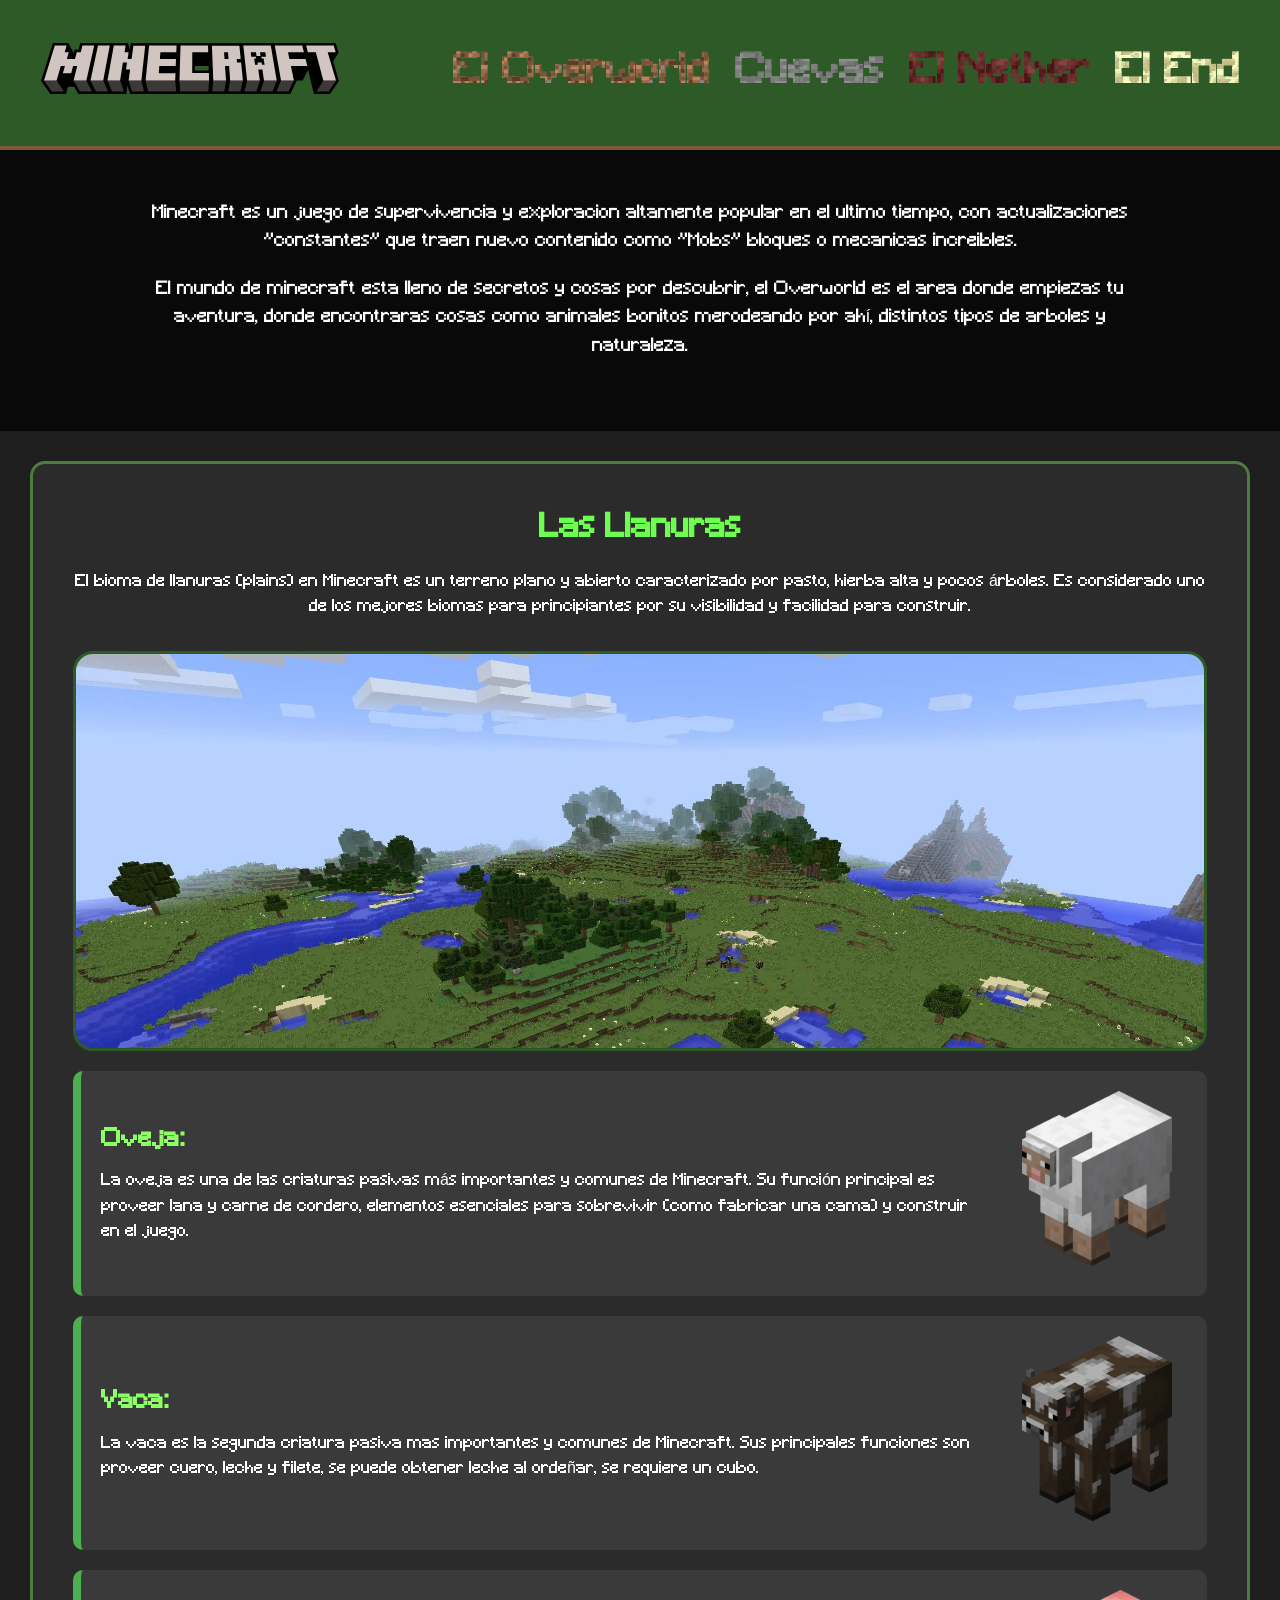
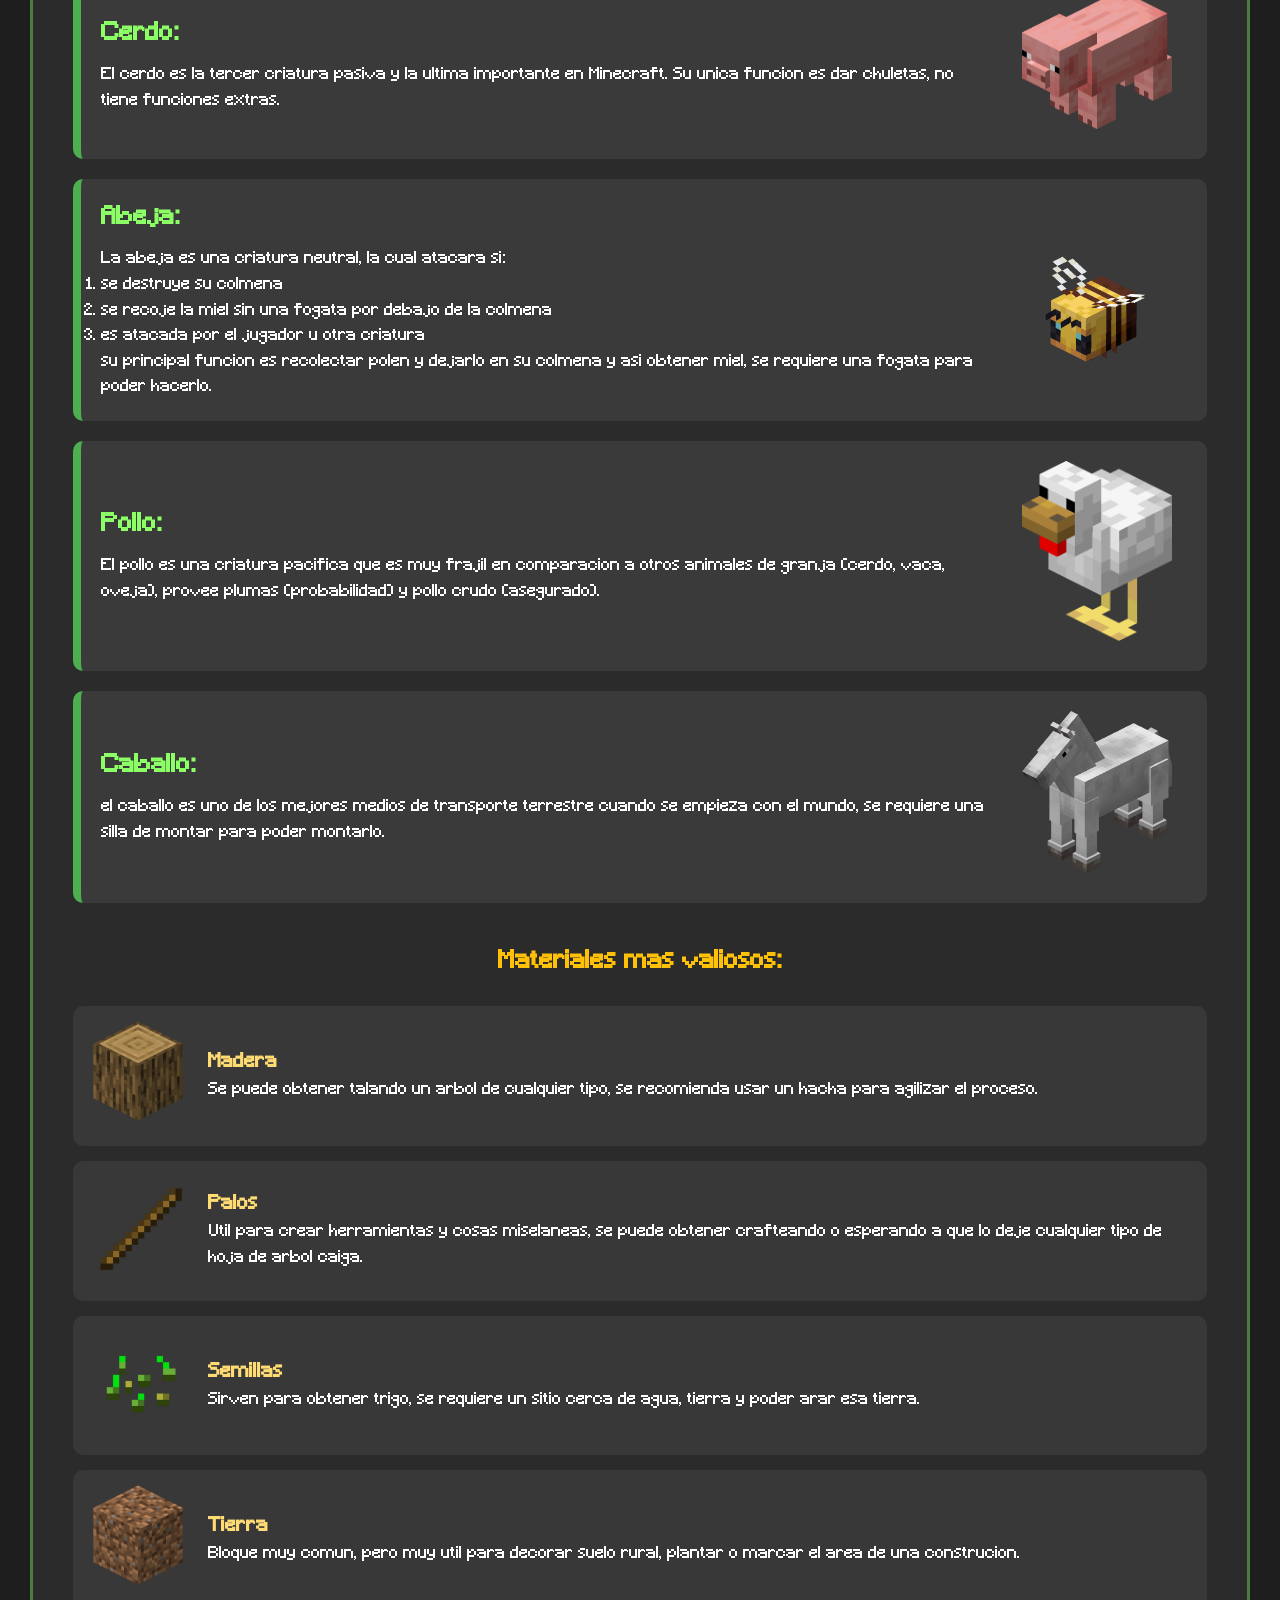
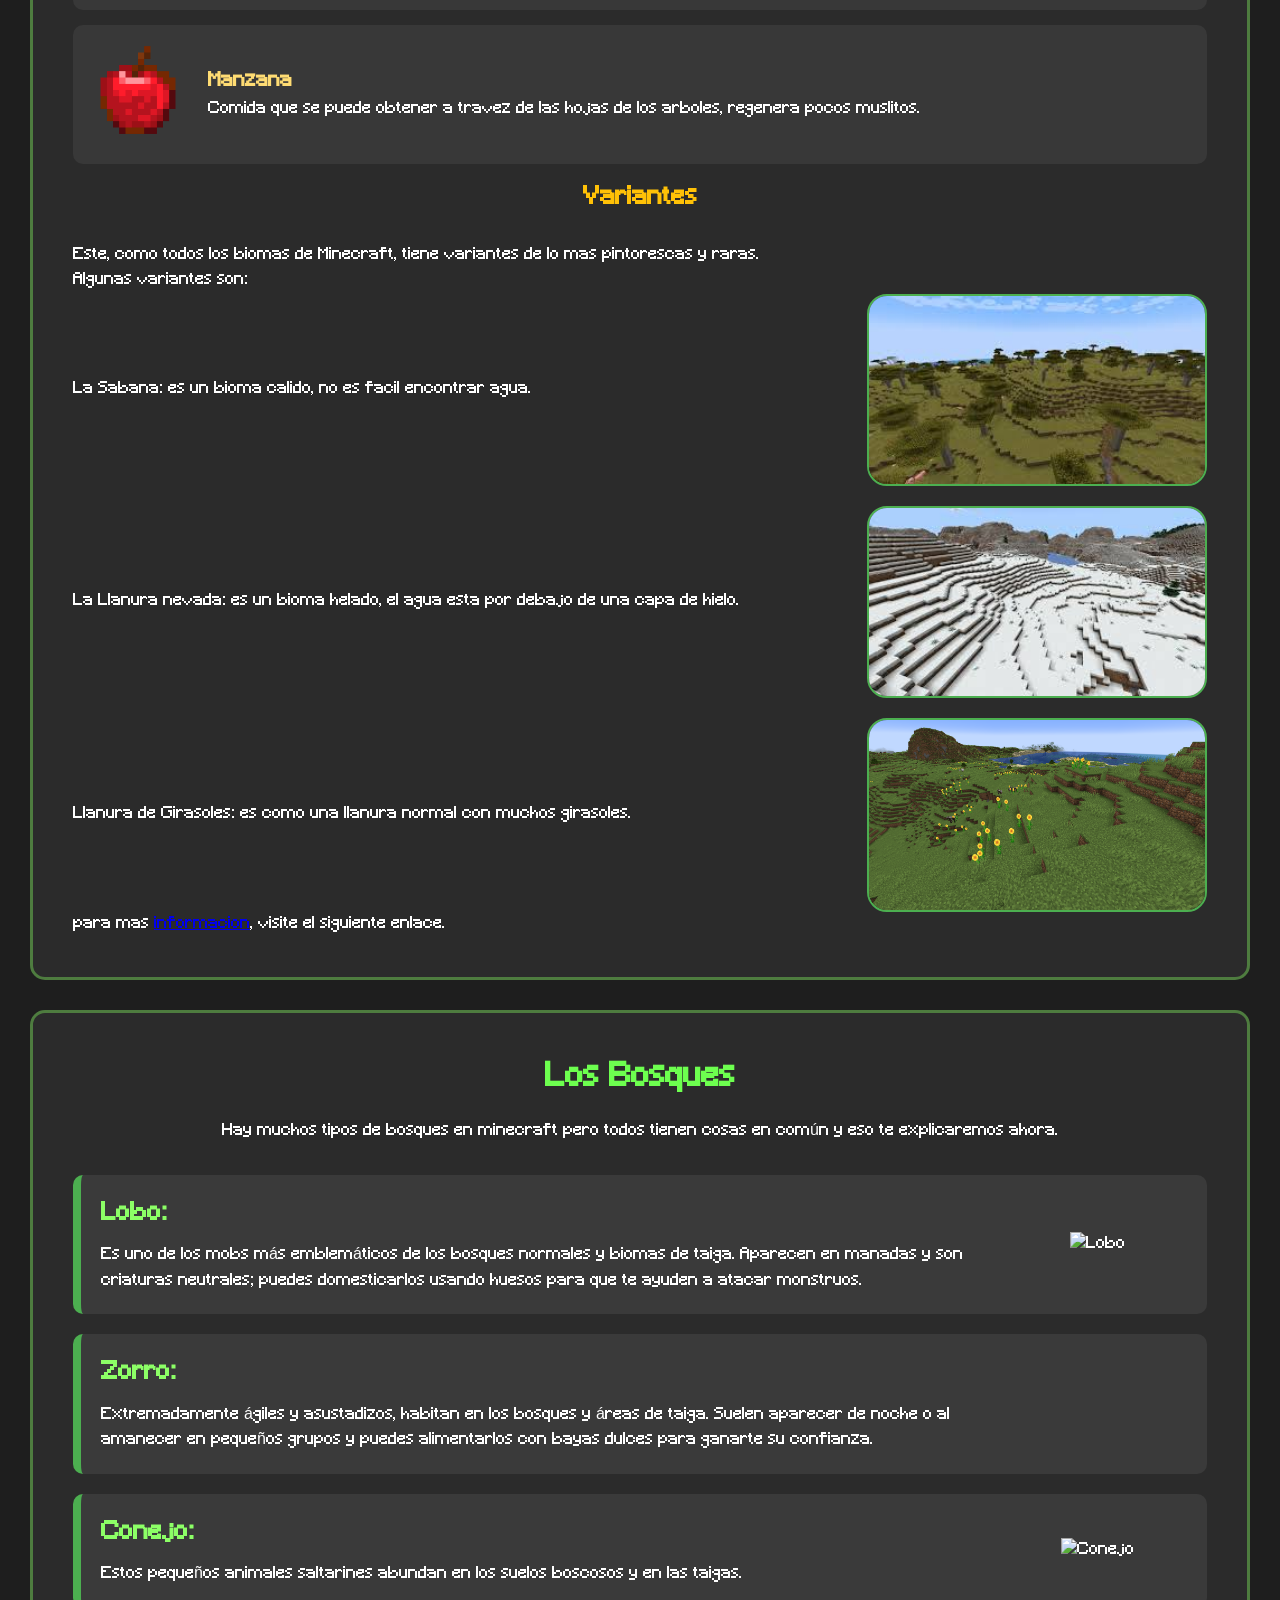
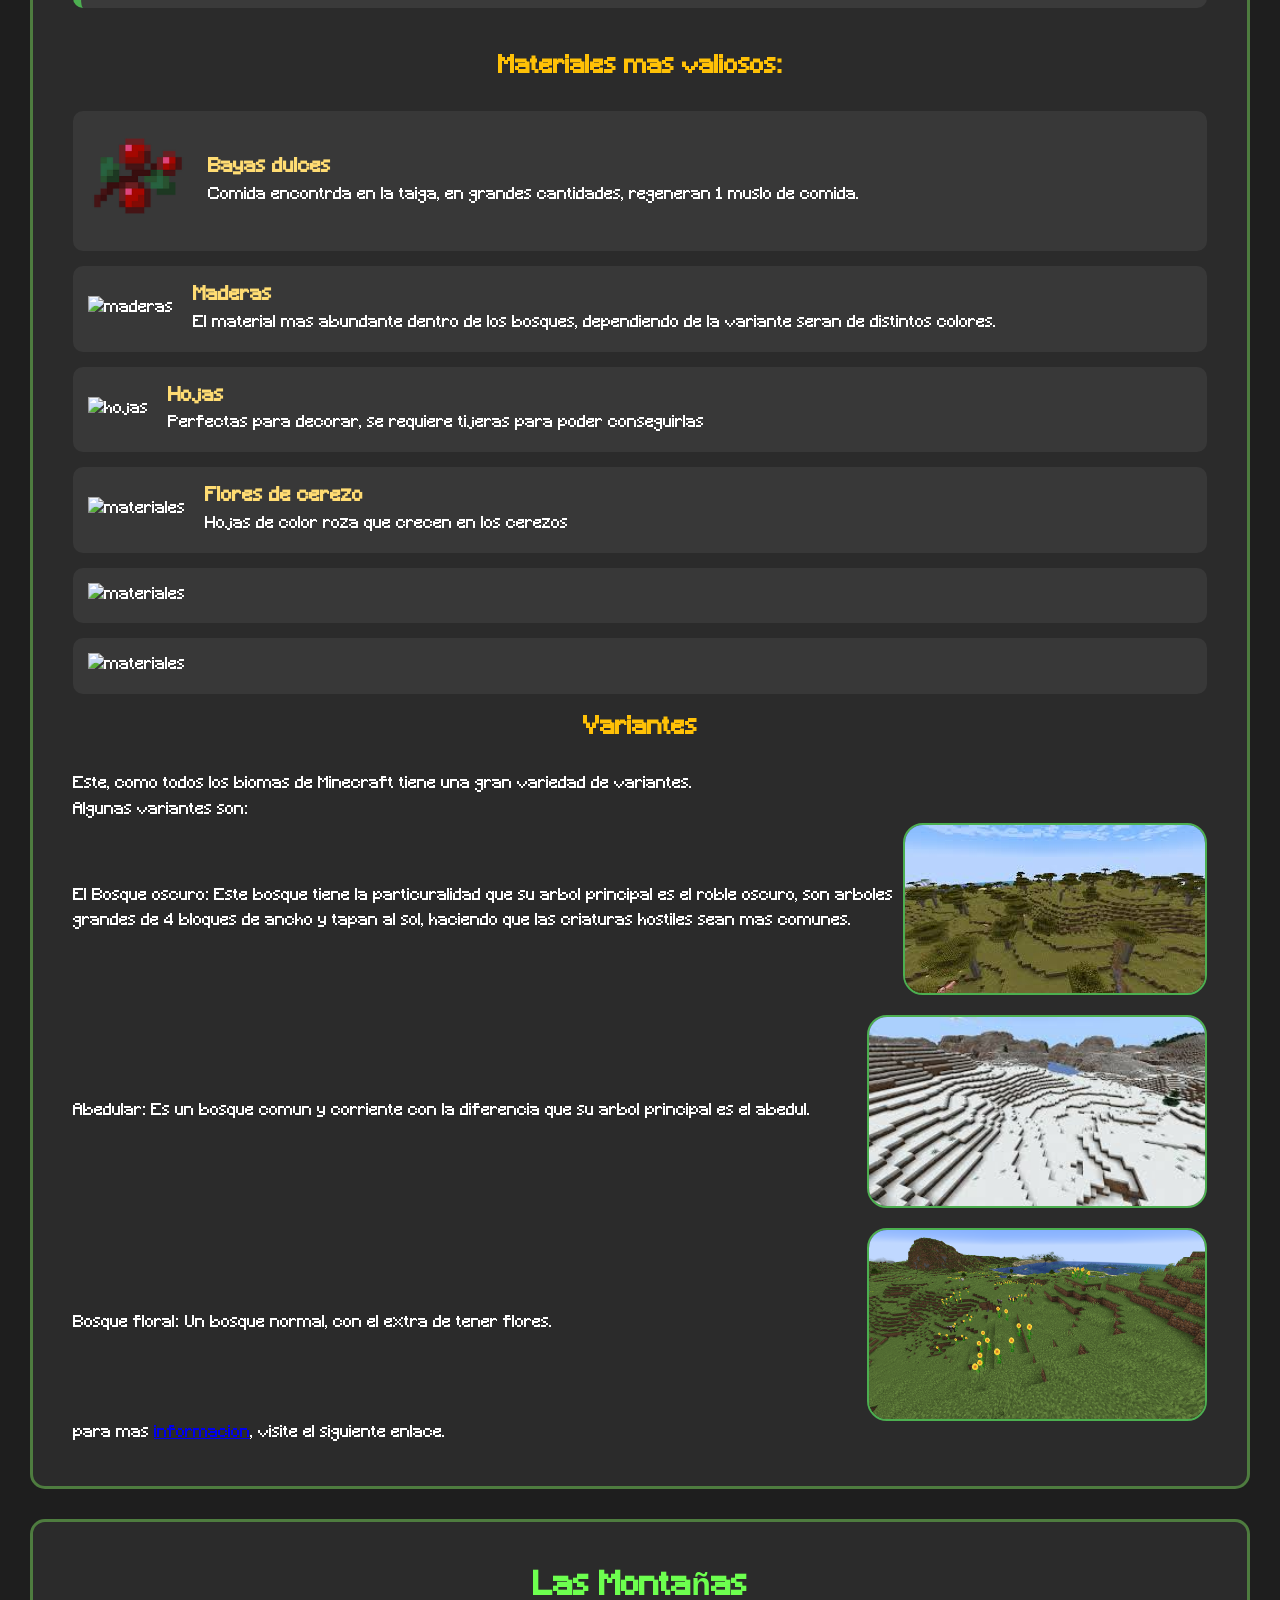
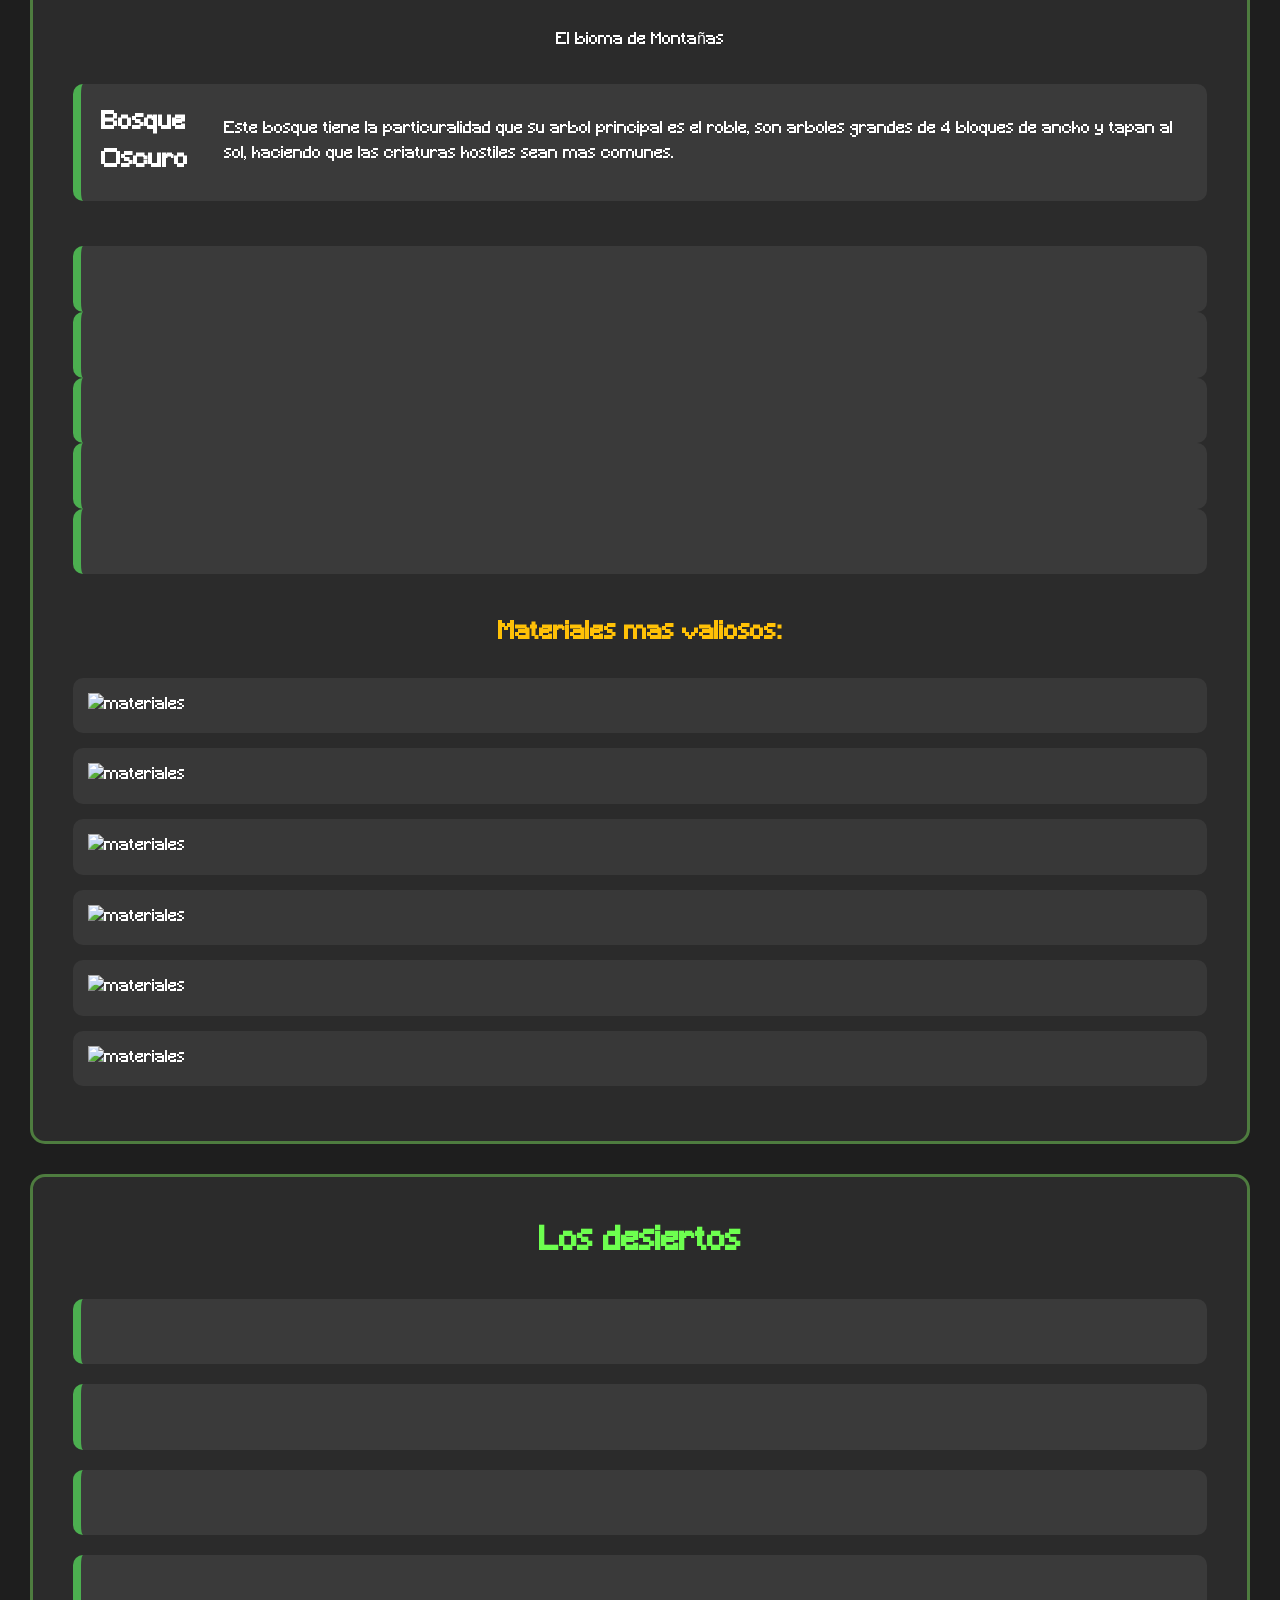
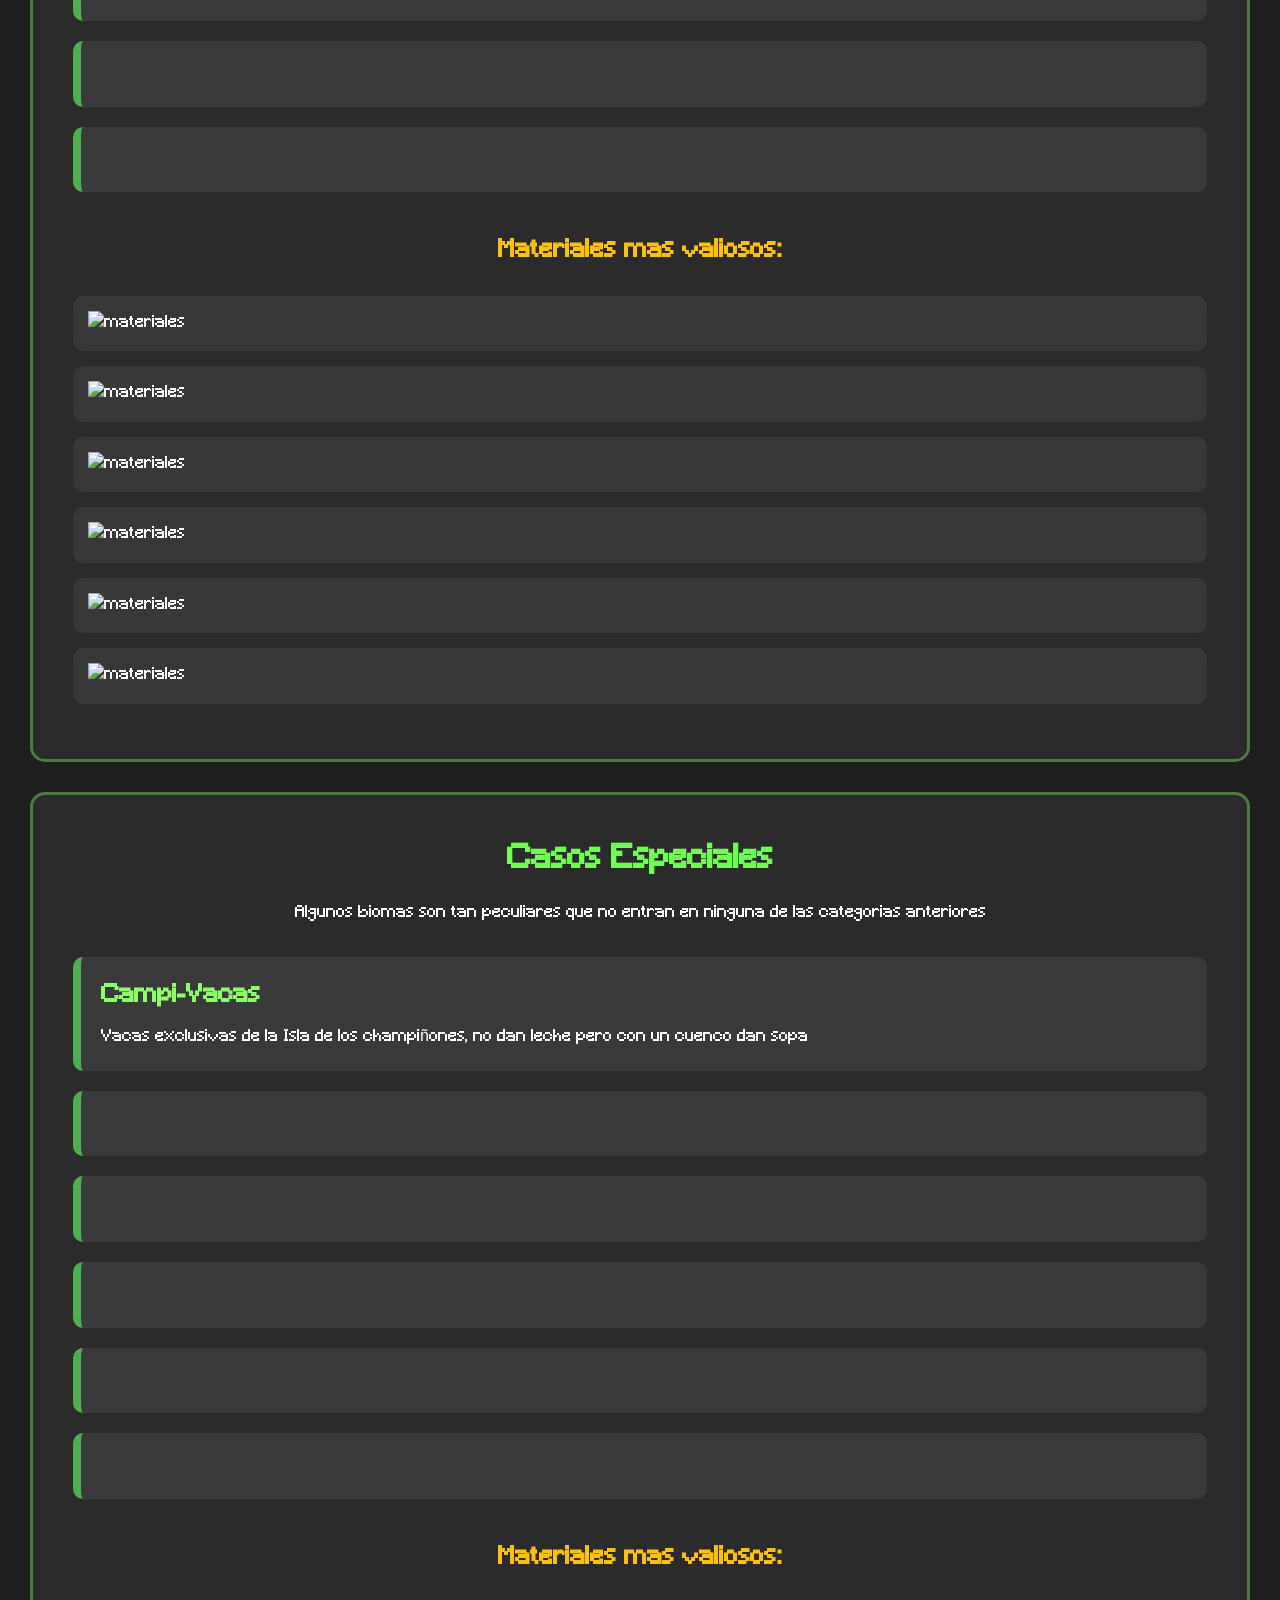
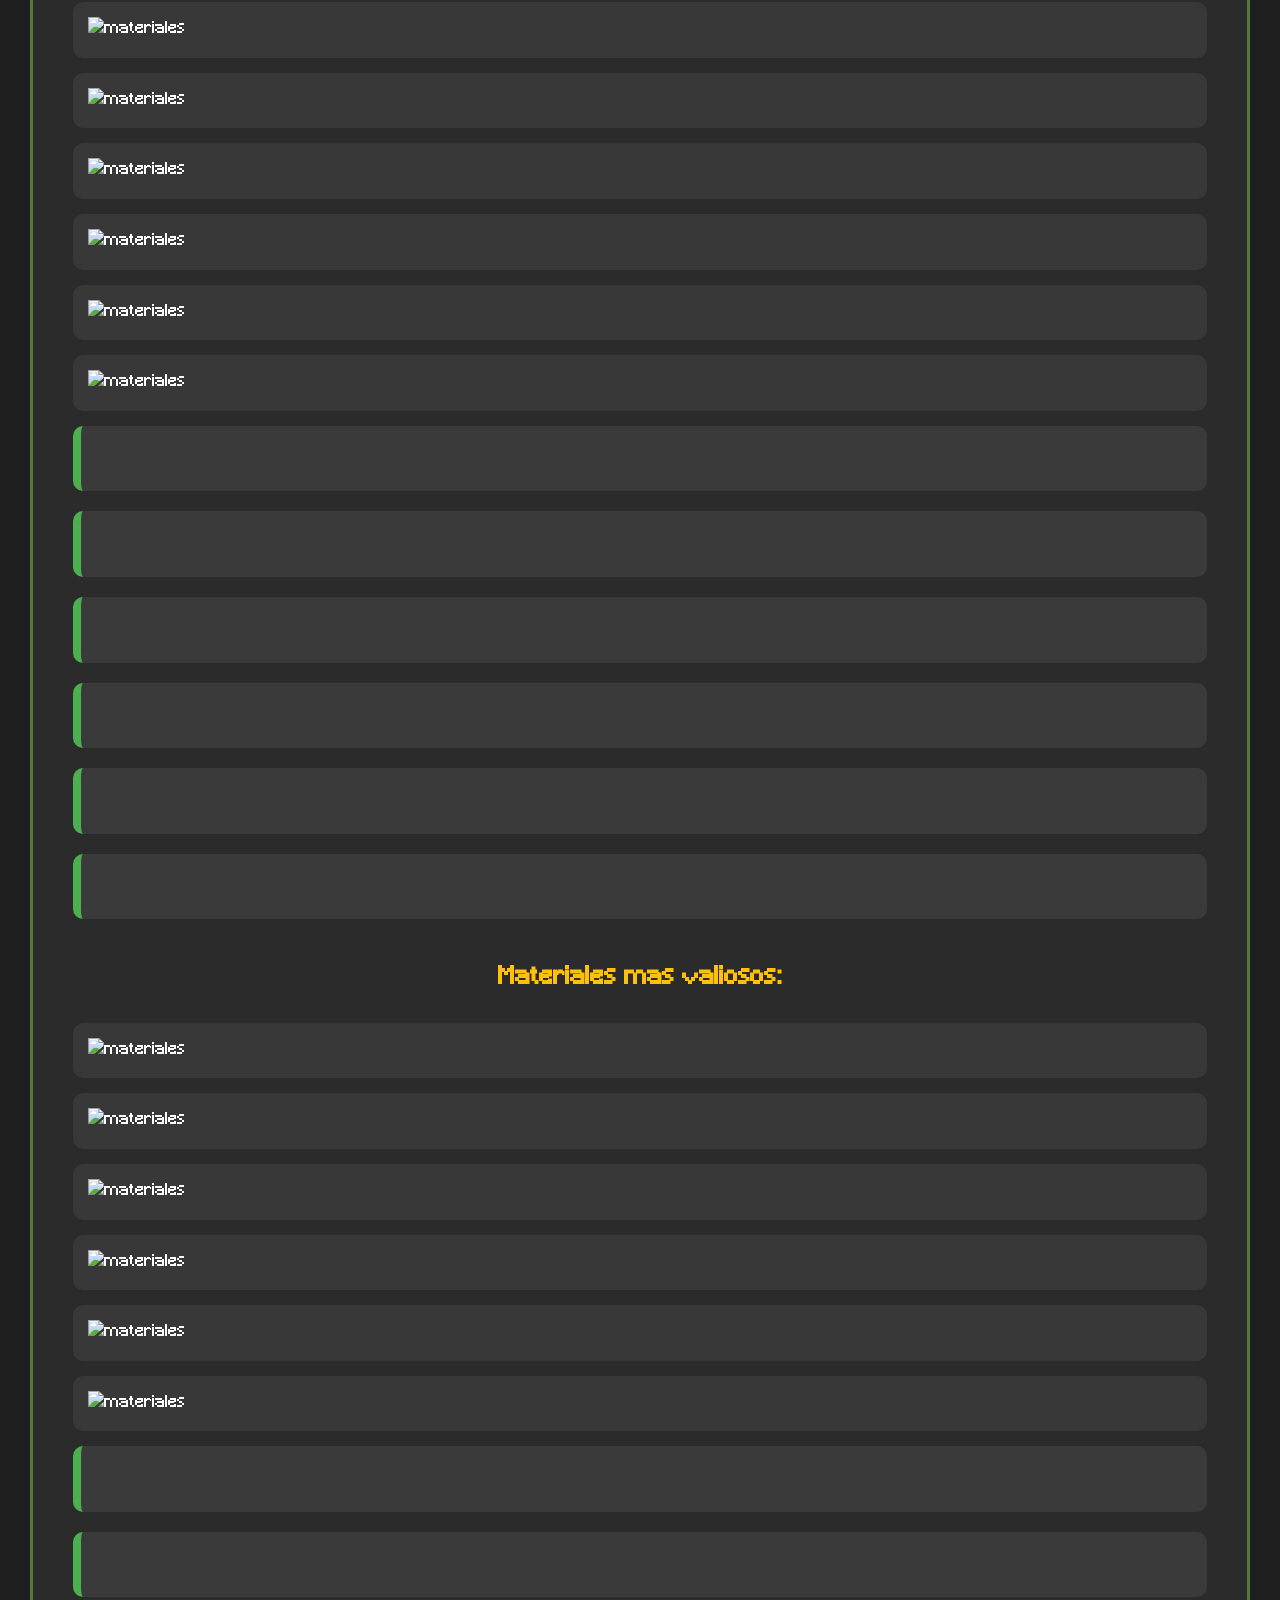
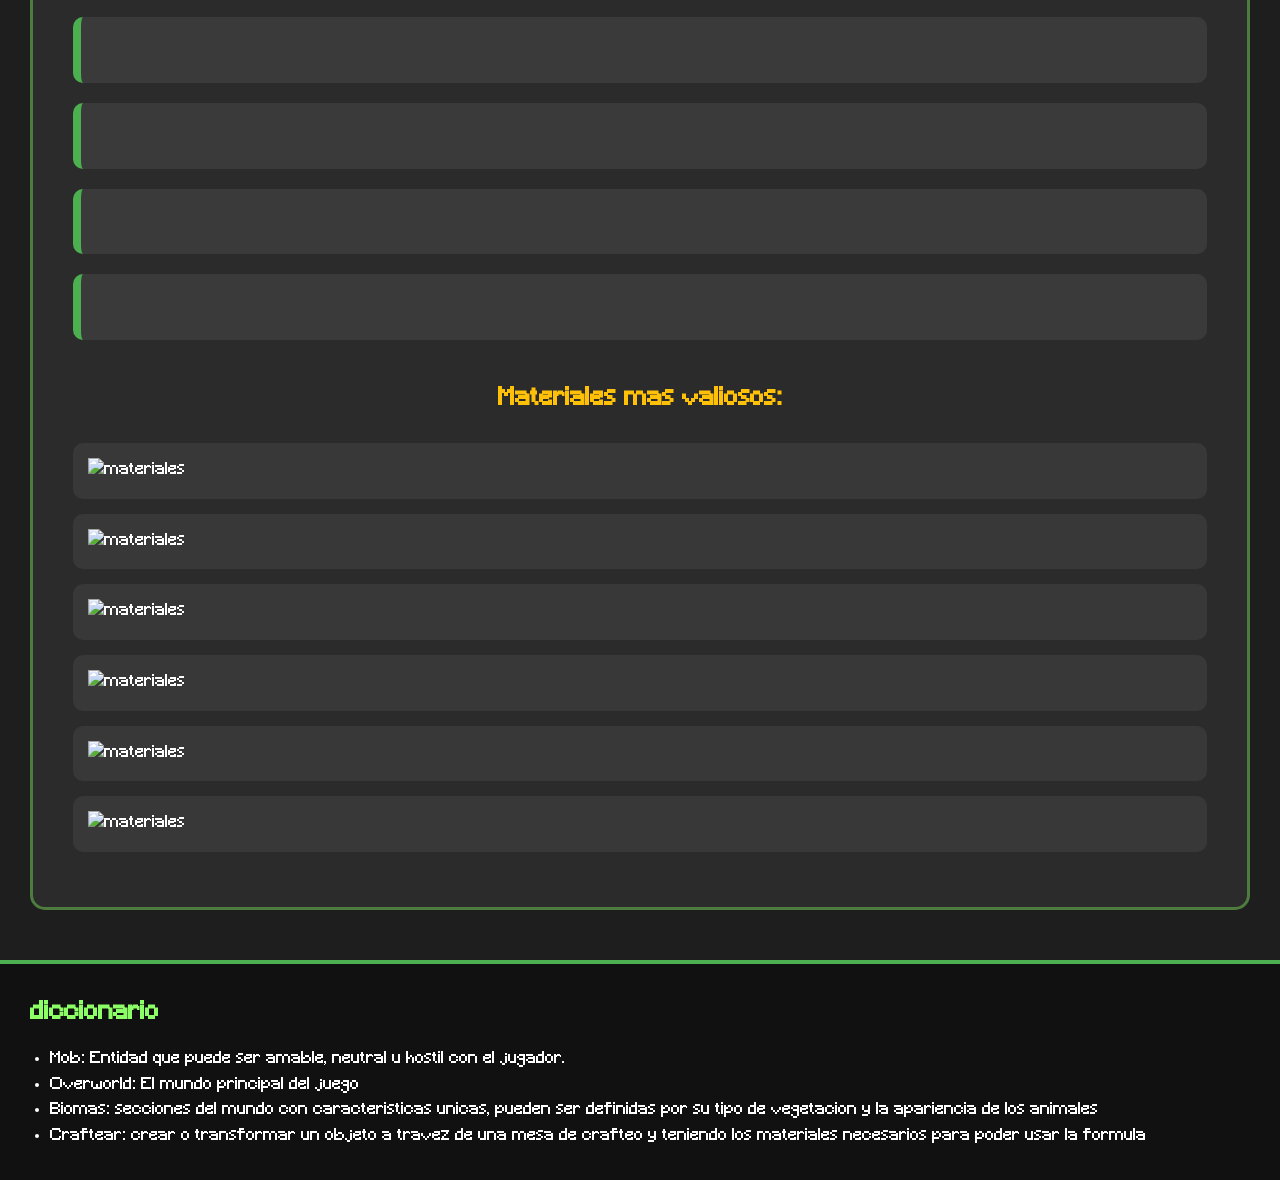
==== index.html @ 1a0c6e5b "ok" ====
<!DOCTYPE html>
<html lang="es">

<head>
    <meta charset="UTF-8">
    <meta name="viewport" content="width=device-width, initial-scale=1.0">
    <link rel="stylesheet" href="static/css/style.css">
    <meta name="author" content="Benjamin Pardo">
    <title>Overworld</title>
</head>

<body class="body-o">
    <section class="sex1">
        <header class="header">
            <nav class="navbar">
                <div class="logodiv">
                    <a
                        href="https://encrypted-tbn0.gstatic.com/images?q=tbn:ANd9GcQemG36XY16XpQ_nPccgK0RSijWy_nwP2O5fw&s">
                        <i class="bi bi-controller"></i><img class="logo" src="/static/images/logo.svg">
                    </a>
                </div>
                <div class="nav-links">
                    <a class="select O" href="/index.html">El Overworld</a>
                    <a class="nig C" href="/pages/caves.html">Cuevas</a>
                    <a class="nig N" href="/pages/nether.html">El Nether</a>
                    <a class="nig E" href="/pages/end.html">El End</a>
                </div>
            </nav>
        </header>
        <section class="intro-over">
            <div class="intro-over-texto">
                <p>Minecraft es un juego de supervivencia y exploracion
                    altamente popular en el ultimo tiempo, con actualizaciones
                    "constantes" que traen nuevo contenido como "Mobs"
                    bloques o mecanicas increibles.
                </p>
                <p>El mundo de minecraft esta lleno de secretos y cosas por descubrir,
                    el Overworld es el area donde empiezas tu aventura,
                    donde encontraras cosas como animales bonitos merodeando por ahí,
                    distintos tipos de arboles y naturaleza.
                </p>
            </div>
        </section>
        <main class="main">
            <section class="bioma-llanura">
                <div class="intro-bioma-over">
                    <h2>Las Llanuras</h2>
                    <p>El bioma de llanuras (plains) en Minecraft es un terreno plano y abierto caracterizado
                        por pasto, hierba alta y pocos árboles. Es considerado uno de los
                        mejores biomas para principiantes por su visibilidad y facilidad para construir.</p>
                </div>
                <div class="img-bioma">
                </div>
                <div class="elementos-llanura">
                    <div class="mobs-over">
                        <div class="mob-over">
                            <div class="texto-mob-over">
                                <h2>Oveja:</h2> <!--descripciones cortas-->
                                <p>La oveja es una de las criaturas pasivas más importantes y comunes de Minecraft.
                                    Su función principal es proveer lana y carne de cordero,
                                    elementos esenciales para sobrevivir (como fabricar una cama) y construir en el
                                    juego.</p> <!--Utiliza ese formato-->
                            </div>
                            <div class="img-mob-over">
                                <img class="mob" src="/static/images/oveja.webp"
                                    alt="oveja"><!--descripciones como la de arriba-->
                            </div>
                        </div>
                        <div class="mob-over">
                            <div class="texto-mob-over">
                                <h2>Vaca:</h2>
                                <p>La vaca es la segunda criatura pasiva mas importantes y comunes de Minecraft.
                                    Sus principales funciones son proveer cuero, leche y filete,
                                    se puede obtener leche al ordeñar, se requiere un cubo.
                                </p>
                            </div>
                            <div class="img-mob-over">
                                <img class="mob" src="/static/images/Vaca.png" alt="Vaca">
                            </div>
                        </div>
                        <div class="mob-over">
                            <div class="texto-mob-over">
                                <h2>Cerdo:</h2>
                                <p>El cerdo es la tercer criatura pasiva y la ultima importante en Minecraft.
                                    Su unica funcion es dar chuletas, no tiene funciones extras.
                                </p>
                            </div>
                            <div class="img-mob-over">
                                <img class="mobC" src="/static/images/cerdo.webp" alt="Cerdo">
                            </div>
                        </div>
                        <div class="mob-over">
                            <div class="texto-mob-over">
                                <h2>Abeja:</h2>
                                <p>La abeja es una criatura neutral, la cual atacara si:
                                <ol>
                                    <li>
                                        se destruye su colmena
                                    </li>
                                    <li>
                                        se recoje la miel sin una fogata por debajo de la colmena
                                    </li>
                                    <li>
                                        es atacada por el jugador u otra criatura
                                    </li>
                                </ol>
                                su principal funcion es recolectar polen y dejarlo en su colmena
                                y asi obtener miel, se requiere una fogata para poder hacerlo.
                                </p>
                            </div>
                            <div class="img-mob-over">
                                <img src="/static/images/bee.gif" alt="abeja">
                            </div>
                        </div>
                        <div class="mob-over">
                            <div class="texto-mob-over">
                                <h2>Pollo:</h2>
                                <p>El pollo es una criatura pacifica que es muy
                                    frajil en comparacion a otros animales de granja (cerdo, vaca, oveja),
                                    provee plumas (probabilidad) y pollo crudo (asegurado).
                                </p>
                            </div>
                            <div class="img-mob-over">
                                <img src="/static/images/pollo.png" alt="pollo">
                            </div>
                        </div>
                        <div class="mob-over">
                            <div class="texto-mob-over">
                                <h2>Caballo:</h2>
                                <p>el caballo es uno de los mejores medios de transporte terrestre cuando se
                                    empieza con el mundo, se requiere una silla de montar para poder montarlo.</p>
                            </div>
                            <div class="img-mob-over">
                                <img src="/static/images/horse.webp" alt="caballo">
                            </div>
                        </div>
                    </div>
                    <div class="mats">
                        <h2>Materiales mas valiosos:</h2>
                        <div class="Material">
                            <div class="img-mats-over">
                                <img src="/static/images/tronco.png" alt="tronco">
                            </div>
                            <div class="texto-mats-over">
                                <h3>Madera</h3>
                                <p>Se puede obtener talando un arbol de cualquier tipo,
                                    se recomienda usar un hacha para agilizar el proceso.</p>
                            </div>
                        </div>
                        <div class="Material">
                            <div class="img-mats-over">
                                <img src="/static/images/palo.webp" alt="palo">
                            </div>
                            <div class="texto-mats-over">

                                <h3>Palos</h3>
                                <p>Util para crear herramientas y cosas miselaneas,
                                    se puede obtener crafteando o esperando a que lo deje cualquier
                                    tipo de hoja de arbol caiga.</p>
                            </div>
                        </div>
                        <div class="Material">
                            <div class="img-mats-over">
                                <img src="/static/images/seeds.webp" alt="seeds">
                            </div>
                            <div class="texto-mats-over">
                                <h3>Semillas</h3>
                                <p>Sirven para obtener trigo, se requiere un sitio cerca de agua, tierra y poder arar
                                    esa tierra.</p>
                            </div>
                        </div>
                        <div class="Material">
                            <div class="img-mats-over">
                                <img src="/static/images/dirt.webp" alt="tierra">
                            </div>
                            <div class="texto-mats-over">
                                <h3>Tierra</h3>
                                <p>Bloque muy comun, pero muy util para decorar suelo rural, plantar o marcar el area de
                                    una construcion.</p>
                            </div>
                        </div>
                        <div class="Material">
                            <div class="img-mats-over">
                                <img src="/static/images/apple.png" alt="manzana">
                            </div>
                            <div class="texto-mats-over">
                                <h3>Manzana</h3>
                                <p>Comida que se puede obtener a travez de las hojas de los arboles, regenera pocos
                                    muslitos.</p>
                            </div>
                        </div>
                        <div class="variantes">
                            <h2>Variantes</h2>
                            <p>Este, como todos los biomas de Minecraft, tiene variantes de lo mas pintorescas y raras.
                            </p>
                            <p>Algunas variantes son:</p>
                            <ul>
                                <li>
                                    La Sabana: es un bioma calido, no es facil encontrar agua.
                                    <img class="variante" src="/static/images/sabana.jfif" alt="sabana">
                                </li>
                                <li>
                                    La Llanura nevada: es un bioma helado, el agua esta por debajo de una capa de hielo.
                                    <img class="variante" src="/static/images/llanura-nevada.jfif" alt="snow-plains">
                                </li>
                                <li>
                                    Llanura de Girasoles: es como una llanura normal con muchos girasoles.
                                    <img class="variante" src="/static/images/sun-plains.png" alt="sun-plains">
                                </li>
                            </ul>
                            <p>para mas <a href="https://es.minecraft.wiki/w/Llanura" target="_blank">informacion</a>,
                                visite el siguiente enlace.</p>
                        </div>
            </section>
            <section class="bioma-bosques">
                <div class="intro-bioma-over">
                    <h2>Los Bosques</h2>
                    <p>Hay muchos tipos de bosques en minecraft pero todos tienen cosas en común
                        y eso te explicaremos ahora.</p>
                </div>
                <div class="elementos-Bosque">
                    <div class="mobs-over">
                        <div class="mob-over">
                            <div class="texto-mob-over">
                                <h2>Lobo: </h2>
                                <p>Es uno de los mobs más emblemáticos de los bosques normales
                                    y biomas de taiga. Aparecen en manadas y son criaturas
                                    neutrales; puedes domesticarlos usando huesos para que te ayuden a atacar monstruos.
                                </p>
                            </div>
                            <div class="img-mob-over">
                                <img src="/static/images/" alt="Lobo">
                            </div>
                        </div>
                        <div class="mob-over">
                            <div class="texto-mob-over">
                                <h2>Zorro: </h2>
                                <p>Extremadamente ágiles y asustadizos, habitan en los bosques y áreas de taiga. Suelen
                                    aparecer de noche o al amanecer en pequeños grupos y puedes
                                    alimentarlos con bayas dulces para ganarte su confianza.</p>
                            </div>
                            <div class="img-mob-over">
                                <img src="/static/images/" alt="">
                            </div>
                        </div>
                        <div class="mob-over">
                            <div class="texto-mob-over">
                                <h2>Conejo: </h2>
                                <p>Estos pequeños animales saltarines abundan en los suelos
                                    boscosos y en las taigas.</p>
                            </div>
                            <div class="img-mob-over">
                                <img src="/static/images/" alt="Conejo">
                            </div>
                        </div>
                    </div>
                    <div class="mats">
                        <h2>Materiales mas valiosos:</h2>
                        <div class="Material">
                            <div class="img-mats-over">
                                <img src="/static/images/bayas-dulces.png" alt="bayas-dulces">
                            </div>
                            <div class="texto-mats-over">
                                <h3>Bayas dulces</h3>
                                <p>Comida encontrda en la taiga, en
                                    grandes cantidades, regeneran 1 muslo de comida.</p>
                            </div>
                        </div>
                        <div class="Material">
                            <div class="img-mats-over">
                                <img src="/static/images/" alt="maderas">
                            </div>
                            <div class="texto-mats-over">
                                <h3>Maderas</h3>
                                <p>El material mas abundante dentro de los bosques,
                                    dependiendo de la variante seran de distintos colores.
                                </p>
                            </div>
                        </div>
                        <div class="Material">
                            <div class="img-mats-over">
                                <img src="/static/images/" alt="hojas">
                            </div>
                            <div class="texto-mats-over">
                                <h3>Hojas</h3>
                                <p>Perfectas para decorar, se requiere
                                    tijeras para poder conseguirlas</p>
                            </div>
                        </div>
                        <div class="Material">
                            <div class="img-mats-over">
                                <img src="/static/images/" alt="materiales">
                            </div>
                            <div class="texto-mats-over">
                                <h3>Flores de cerezo</h3>
                                <p>Hojas de color roza que crecen en los cerezos</p>
                            </div>
                        </div>
                        <div class="Material">
                            <div class="img-mats-over">
                                <img src="/static/images/" alt="materiales">
                            </div>
                            <div class="texto-mats-over">
                                <h3></h3>
                                <p></p>
                            </div>
                        </div>
                        <div class="Material">
                            <div class="img-mats-over">
                                <img src="/static/images/" alt="materiales">
                            </div>
                            <div class="texto-mats-over">
                                <h3></h3>
                                <p></p>
                            </div>
                        </div>
                        <div class="variantes">
                            <h2>Variantes</h2>
                            <p>Este, como todos los biomas de Minecraft tiene una gran variedad de variantes.
                            </p>
                            <p>Algunas variantes son:</p>
                            <ul>
                                <li>
                                    El Bosque oscuro: Este bosque tiene la particuralidad que
                                    su arbol principal es el roble oscuro, son arboles grandes de 4 bloques de ancho
                                    y tapan al sol, haciendo que las criaturas hostiles sean mas comunes.</p>

                                    <img class="variante" src="/static/images/sabana.jfif" alt="Bosque-oscuro">
                                </li>
                                <li>
                                    Abedular: Es un bosque comun y corriente con la diferencia
                                    que su arbol principal es el abedul.
                                    <img class="variante" src="/static/images/llanura-nevada.jfif" alt="Abedular">
                                </li>
                                <li>
                                    Bosque floral: Un bosque normal, con el extra de tener flores.

                                    <img class="variante" src="/static/images/sun-plains.png" alt="bosque-flor">
                                </li>
                            </ul>
                            <p>para mas <a href="https://es.minecraft.wiki/w/Llanura" target="_blank">informacion</a>,
                                visite el siguiente enlace.</p>
                        </div>
            </section>
            <section class="bioma-montañas">
                <div class="intro-bioma-over">
                    <h2>Las Montañas</h2>
                    <p>El bioma de Montañas</p>
                </div>
                <div class="elementos-montaña">
                    <div class="mobs-over">
                        <div class="mob-over">
                            <h2>Bosque Oscuro</h2>
                            <p>Este bosque tiene la particuralidad que
                                su arbol principal es el roble, son arboles grandes de 4 bloques de ancho
                                y tapan al sol, haciendo que las criaturas hostiles sean mas comunes.</p>
                            <h2></h2>
                            <p></p>
                        </div>
                        <div class="img-mob-over">
                            <img src="/static/images/" alt="">
                        </div>
                    </div>
                    <div class="mob-over">
                        <div class="texto-mob-over">
                            <h2></h2>
                            <p></p>
                        </div>
                        <div class="img-mob-over">
                            <img src="/static/images/" alt="">
                        </div>
                    </div>
                    <div class="mob-over">
                        <div class="texto-mob-over">
                            <h2></h2>
                            <p></p>
                        </div>
                        <div class="img-mob-over">
                            <img src="/static/images/" alt="">
                        </div>
                    </div>
                    <div class="mob-over">
                        <div class="texto-mob-over">
                            <h2></h2>
                            <p></p>
                        </div>
                        <div class="img-mob-over">
                            <img src="/static/images/" alt="">
                        </div>
                    </div>
                    <div class="mob-over">
                        <div class="texto-mob-over">
                            <h2></h2>
                            <p></p>
                        </div>
                        <div class="img-mob-over">
                            <img src="/static/images/" alt="">
                        </div>
                    </div>
                    <div class="mob-over">
                        <div class="texto-mob-over">
                            <h2></h2>
                            <p></p>
                        </div>
                        <div class="img-mob-over">
                            <img src="/static/images/" alt="">
                        </div>
                    </div>
                </div>
                <div class="mats">
                    <h2>Materiales mas valiosos:</h2>
                    <div class="Material">
                        <div class="img-mats-over">
                            <img src="/static/images/" alt="materiales">
                        </div>
                        <div class="texto-mats-over">
                            <h3></h3>
                            <p></p>
                        </div>
                    </div>
                    <div class="Material">
                        <div class="img-mats-over">
                            <img src="/static/images/" alt="materiales">
                        </div>
                        <div class="texto-mats-over">
                            <h3></h3>
                            <p></p>
                        </div>
                    </div>
                    <div class="Material">
                        <div class="img-mats-over">
                            <img src="/static/images/" alt="materiales">
                        </div>
                        <div class="texto-mats-over">
                            <h3></h3>
                            <p></p>
                        </div>
                    </div>
                    <div class="Material">
                        <div class="img-mats-over">
                            <img src="/static/images/" alt="materiales">
                        </div>
                        <div class="texto-mats-over">
                            <h3></h3>
                            <p></p>
                        </div>
                    </div>
                    <div class="Material">
                        <div class="img-mats-over">
                            <img src="/static/images/" alt="materiales">
                        </div>
                        <div class="texto-mats-over">
                            <h3></h3>
                            <p></p>
                        </div>
                    </div>
                    <div class="Material">
                        <div class="img-mats-over">
                            <img src="/static/images/" alt="materiales">
                        </div>
                        <div class="texto-mats-over">
                            <h3></h3>
                            <p></p>
                        </div>
                    </div>

            </section>
            <section class="bioma-desiertos">
                <div class="intro-bioma-over">
                    <h2>Los desiertos</h2>
                    <p></p>
                </div>
                <div class="elementos-desiertos">
                    <div class="mobs-over">
                        <div class="mob-over">
                            <div class="texto-mob-over">
                                <h2></h2>
                                <p></p>
                            </div>
                            <div class="img-mob-over">
                                <img src="/static/images/" alt="">
                            </div>
                        </div>
                        <div class="mob-over">
                            <div class="texto-mob-over">
                                <h2></h2>
                                <p></p>
                            </div>
                            <div class="img-mob-over">
                                <img src="/static/images/" alt="">
                            </div>
                        </div>
                        <div class="mob-over">
                            <div class="texto-mob-over">
                                <h2></h2>
                                <p></p>
                            </div>
                            <div class="img-mob-over">
                                <img src="/static/images/" alt="">
                            </div>
                        </div>
                        <div class="mob-over">
                            <div class="texto-mob-over">
                                <h2></h2>
                                <p></p>
                            </div>
                            <div class="img-mob-over">
                                <img src="/static/images/" alt="">
                            </div>
                        </div>
                        <div class="mob-over">
                            <div class="texto-mob-over">
                                <h2></h2>
                                <p></p>
                            </div>
                            <div class="img-mob-over">
                                <img src="/static/images/" alt="">
                            </div>
                        </div>
                        <div class="mob-over">
                            <div class="texto-mob-over">
                                <h2></h2>
                                <p></p>
                            </div>
                            <div class="img-mob-over">
                                <img src="/static/images/" alt="">
                            </div>
                        </div>
                    </div>
                    <div class="mats">
                        <h2>Materiales mas valiosos:</h2>
                        <div class="Material">
                            <div class="img-mats-over">
                                <img src="/static/images/" alt="materiales">
                            </div>
                            <div class="texto-mats-over">
                                <h3></h3>
                                <p></p>
                            </div>
                        </div>
                        <div class="Material">
                            <div class="img-mats-over">
                                <img src="/static/images/" alt="materiales">
                            </div>
                            <div class="texto-mats-over">
                                <h3></h3>
                                <p></p>
                            </div>
                        </div>
                        <div class="Material">
                            <div class="img-mats-over">
                                <img src="/static/images/" alt="materiales">
                            </div>
                            <div class="texto-mats-over">
                                <h3></h3>
                                <p></p>
                            </div>
                        </div>
                        <div class="Material">
                            <div class="img-mats-over">
                                <img src="/static/images/" alt="materiales">
                            </div>
                            <div class="texto-mats-over">
                                <h3></h3>
                                <p></p>
                            </div>
                        </div>
                        <div class="Material">
                            <div class="img-mats-over">
                                <img src="/static/images/" alt="materiales">
                            </div>
                            <div class="texto-mats-over">
                                <h3></h3>
                                <p></p>
                            </div>
                        </div>
                        <div class="Material">
                            <div class="img-mats-over">
                                <img src="/static/images/" alt="materiales">
                            </div>
                            <div class="texto-mats-over">
                                <h3></h3>
                                <p></p>
                            </div>
                        </div>
            </section>
            <section class="bioma-Raros">
                <div class="intro-bioma-over">
                    <h2>Casos Especiales</h2>
                    <p>Algunos biomas son tan peculiares que no entran en ninguna de las categorias anteriores</p>
                </div>
                <div class="Bioma raro">
                    <h4></h4>
                    <p></p>
                    <div class="mobs-over"><!--Agrega solo lo exclusivo del bioma-->
                        <div class="mob-over">
                            <div class="texto-mob-over">
                                <h2>Campi-Vacas</h2>
                                <p>Vacas exclusivas de la Isla de los champiñones, no dan leche pero con un cuenco dan sopa</p>
                            </div>
                            <div class="img-mob-over">
                                <img src="/static/images/" alt="">
                            </div>
                        </div>
                        <div class="mob-over">
                            <div class="texto-mob-over">
                                <h2></h2>
                                <p></p>
                            </div>
                            <div class="img-mob-over">
                                <img src="/static/images/" alt="">
                            </div>
                        </div>
                        <div class="mob-over">
                            <div class="texto-mob-over">
                                <h2></h2>
                                <p></p>
                            </div>
                            <div class="img-mob-over">
                                <img src="/static/images/" alt="">
                            </div>
                        </div>
                        <div class="mob-over">
                            <div class="texto-mob-over">
                                <h2></h2>
                                <p></p>
                            </div>
                            <div class="img-mob-over">
                                <img src="/static/images/" alt="">
                            </div>
                        </div>
                        <div class="mob-over">
                            <div class="texto-mob-over">
                                <h2></h2>
                                <p></p>
                            </div>
                            <div class="img-mob-over">
                                <img src="/static/images/" alt="">
                            </div>
                        </div>
                        <div class="mob-over">
                            <div class="texto-mob-over">
                                <h2></h2>
                                <p></p>
                            </div>
                            <div class="img-mob-over">
                                <img src="/static/images/" alt="">
                            </div>
                        </div>
                    </div>
                    <div class="mats">
                        <h2>Materiales mas valiosos:</h2>
                        <div class="Material">
                            <div class="img-mats-over">
                                <img src="/static/images/" alt="materiales">
                            </div>
                            <div class="texto-mats-over">
                                <h3></h3>
                                <p></p>
                            </div>
                        </div>
                        <div class="Material">
                            <div class="img-mats-over">
                                <img src="/static/images/" alt="materiales">
                            </div>
                            <div class="texto-mats-over">
                                <h3></h3>
                                <p></p>
                            </div>
                        </div>
                        <div class="Material">
                            <div class="img-mats-over">
                                <img src="/static/images/" alt="materiales">
                            </div>
                            <div class="texto-mats-over">
                                <h3></h3>
                                <p></p>
                            </div>
                        </div>
                        <div class="Material">
                            <div class="img-mats-over">
                                <img src="/static/images/" alt="materiales">
                            </div>
                            <div class="texto-mats-over">
                                <h3></h3>
                                <p></p>
                            </div>
                        </div>
                        <div class="Material">
                            <div class="img-mats-over">
                                <img src="/static/images/" alt="materiales">
                            </div>
                            <div class="texto-mats-over">
                                <h3></h3>
                                <p></p>
                            </div>
                        </div>
                        <div class="Material">
                            <div class="img-mats-over">
                                <img src="/static/images/" alt="materiales">
                            </div>
                            <div class="texto-mats-over">
                                <h3></h3>
                                <p></p>
                            </div>
                        </div>
                    </div>
                    <div class="Bioma raro">
                        <h4></h4>
                        <p></p>
                        <div class="mobs-over"><!--Agrega solo lo exclusivo del bioma-->
                            <div class="mob-over">
                                <div class="texto-mob-over">
                                    <h2></h2>
                                    <p></p>
                                </div>
                                <div class="img-mob-over">
                                    <img src="/static/images/" alt="">
                                </div>
                            </div>
                            <div class="mob-over">
                                <div class="texto-mob-over">
                                    <h2></h2>
                                    <p></p>
                                </div>
                                <div class="img-mob-over">
                                    <img src="/static/images/" alt="">
                                </div>
                            </div>
                            <div class="mob-over">
                                <div class="texto-mob-over">
                                    <h2></h2>
                                    <p></p>
                                </div>
                                <div class="img-mob-over">
                                    <img src="/static/images/" alt="">
                                </div>
                            </div>
                            <div class="mob-over">
                                <div class="texto-mob-over">
                                    <h2></h2>
                                    <p></p>
                                </div>
                                <div class="img-mob-over">
                                    <img src="/static/images/" alt="">
                                </div>
                            </div>
                            <div class="mob-over">
                                <div class="texto-mob-over">
                                    <h2></h2>
                                    <p></p>
                                </div>
                                <div class="img-mob-over">
                                    <img src="/static/images/" alt="">
                                </div>
                            </div>
                            <div class="mob-over">
                                <div class="texto-mob-over">
                                    <h2></h2>
                                    <p></p>
                                </div>
                                <div class="img-mob-over">
                                    <img src="/static/images/" alt="">
                                </div>
                            </div>
                        </div>
                        <div class="mats">
                            <h2>Materiales mas valiosos:</h2>
                            <div class="Material">
                                <div class="img-mats-over">
                                    <img src="/static/images/" alt="materiales">
                                </div>
                                <div class="texto-mats-over">
                                    <h3></h3>
                                    <p></p>
                                </div>
                            </div>
                            <div class="Material">
                                <div class="img-mats-over">
                                    <img src="/static/images/" alt="materiales">
                                </div>
                                <div class="texto-mats-over">
                                    <h3></h3>
                                    <p></p>
                                </div>
                            </div>
                            <div class="Material">
                                <div class="img-mats-over">
                                    <img src="/static/images/" alt="materiales">
                                </div>
                                <div class="texto-mats-over">
                                    <h3></h3>
                                    <p></p>
                                </div>
                            </div>
                            <div class="Material">
                                <div class="img-mats-over">
                                    <img src="/static/images/" alt="materiales">
                                </div>
                                <div class="texto-mats-over">
                                    <h3></h3>
                                    <p></p>
                                </div>
                            </div>
                            <div class="Material">
                                <div class="img-mats-over">
                                    <img src="/static/images/" alt="materiales">
                                </div>
                                <div class="texto-mats-over">
                                    <h3></h3>
                                    <p></p>
                                </div>
                            </div>
                            <div class="Material">
                                <div class="img-mats-over">
                                    <img src="/static/images/" alt="materiales">
                                </div>
                                <div class="texto-mats-over">
                                    <h3></h3>
                                    <p></p>
                                </div>
                            </div>
                        </div>
                        <div class="Bioma raro">
                            <h4></h4>
                            <p></p>
                            <div class="mobs-over"><!--Agrega solo lo exclusivo del bioma-->
                                <div class="mob-over">
                                    <div class="texto-mob-over">
                                        <h2></h2>
                                        <p></p>
                                    </div>
                                    <div class="img-mob-over">
                                        <img src="/static/images/" alt="">
                                    </div>
                                </div>
                                <div class="mob-over">
                                    <div class="texto-mob-over">
                                        <h2></h2>
                                        <p></p>
                                    </div>
                                    <div class="img-mob-over">
                                        <img src="/static/images/" alt="">
                                    </div>
                                </div>
                                <div class="mob-over">
                                    <div class="texto-mob-over">
                                        <h2></h2>
                                        <p></p>
                                    </div>
                                    <div class="img-mob-over">
                                        <img src="/static/images/" alt="">
                                    </div>
                                </div>
                                <div class="mob-over">
                                    <div class="texto-mob-over">
                                        <h2></h2>
                                        <p></p>
                                    </div>
                                    <div class="img-mob-over">
                                        <img src="/static/images/" alt="">
                                    </div>
                                </div>
                                <div class="mob-over">
                                    <div class="texto-mob-over">
                                        <h2></h2>
                                        <p></p>
                                    </div>
                                    <div class="img-mob-over">
                                        <img src="/static/images/" alt="">
                                    </div>
                                </div>
                                <div class="mob-over">
                                    <div class="texto-mob-over">
                                        <h2></h2>
                                        <p></p>
                                    </div>
                                    <div class="img-mob-over">
                                        <img src="/static/images/" alt="">
                                    </div>
                                </div>
                            </div>
                            <div class="mats">
                                <h2>Materiales mas valiosos:</h2>
                                <div class="Material">
                                    <div class="img-mats-over">
                                        <img src="/static/images/" alt="materiales">
                                    </div>
                                    <div class="texto-mats-over">
                                        <h3></h3>
                                        <p></p>
                                    </div>
                                </div>
                                <div class="Material">
                                    <div class="img-mats-over">
                                        <img src="/static/images/" alt="materiales">
                                    </div>
                                    <div class="texto-mats-over">
                                        <h3></h3>
                                        <p></p>
                                    </div>
                                </div>
                                <div class="Material">
                                    <div class="img-mats-over">
                                        <img src="/static/images/" alt="materiales">
                                    </div>
                                    <div class="texto-mats-over">
                                        <h3></h3>
                                        <p></p>
                                    </div>
                                </div>
                                <div class="Material">
                                    <div class="img-mats-over">
                                        <img src="/static/images/" alt="materiales">
                                    </div>
                                    <div class="texto-mats-over">
                                        <h3></h3>
                                        <p></p>
                                    </div>
                                </div>
                                <div class="Material">
                                    <div class="img-mats-over">
                                        <img src="/static/images/" alt="materiales">
                                    </div>
                                    <div class="texto-mats-over">
                                        <h3></h3>
                                        <p></p>
                                    </div>
                                </div>
                                <div class="Material">
                                    <div class="img-mats-over">
                                        <img src="/static/images/" alt="materiales">
                                    </div>
                                    <div class="texto-mats-over">
                                        <h3></h3>
                                        <p></p>
                                    </div>
                                </div>
                            </div>
        </main>
    </section>

    <footer class="diccionario-over">
        <h2>diccionario</h2>
        <ul>
            <li>Mob: Entidad que puede ser amable, neutral u hostil con el jugador.</li>
            <li>Overworld: El mundo principal del juego</li>
            <li>Biomas: secciones del mundo con caracteristicas unicas,
                pueden ser definidas por su tipo de vegetacion y la apariencia de los animales
            </li>
            <li>Craftear: crear o transformar un objeto a travez de una mesa de crafteo
                y teniendo los materiales necesarios para poder usar la formula
            </li>
        </ul>
    </footer>
    <div id="transicion"></div>
    <script src="/static/js/script.js"></script>
    <audio id="portalSound" src="/static/audio/portal.mp3"></audio>
</body>

</html>
---- static/css/style.css ----
/* ==================================================
   RESET Y FUENTE
================================================== */

*{
    margin:0;
    padding:0;
    box-sizing:border-box;
    font-family:'MinecraftFont', Arial, Helvetica, sans-serif;
}

@font-face{
    font-family:'MinecraftFont';
    src:url('/static/fuente/Minecraft.ttf') format('truetype');
}

body{
    background:#1e1e1e;
    color:white;
    line-height:1.6;
}

/* ==================================================
   COMPONENTES GLOBALES
================================================== */

.header,
.header-e{
    height:150px;
}

.logo{
    width:300px;
    transition:all .3s ease, margin-left .5s ease;
}

.logo:hover{
    filter:drop-shadow(0 0 12px white);
    transform:rotate(5deg);
    margin-left:50px;
}

.select{
    color:white;
    font-size:40px;
    font-weight:bold;
}

/* ==================================================
   LINKS DE MUNDOS
================================================== */

.O,
.C,
.N,
.E{
    font-size:40px;
    font-weight:bold;
    color:transparent;
    background-size:contain;
    background-clip:text;
    -webkit-background-clip:text;
    -webkit-text-fill-color:transparent;
}

.O{
    background-image:url('/static/images/tierra.webp');
}

.C{
    background-image:url('/static/images/piedra.webp');
}

.N{
    background-image:url('/static/images/netherrack.jpg');
}

.E{
    background-image:url('/static/images/end stone.jpg');
}

/* ==================================================
   HOVER LINKS MUNDOS
================================================== */

.O:hover{
    text-shadow:0 0 10px #4CAF50;
    background-color:#9af19d;
    background-image:none;
    transform:scale(1.2);
    transition:.6s;
}

.C:hover{
    text-shadow:0 0 10px #9E9E9E;
    background-color:#a3a3a3;
    background-image:none;
    transform:scale(1.2);
}

.N:hover{
    text-shadow:0 0 10px #FF4500;
    background-color:#FF4500;
    background-image:none;
    transform:scale(1.2);
    transition:.6s;
}

.E:hover{
    text-shadow:0 0 10px #A020F0;
    background-color:#A020F0;
    background-image:none;
    transform:scale(1.2);
    transition:.6s;
}

/* ==================================================
   NAVBAR OVERWORLD
================================================== */

.navbar{
    background:#2d5a27;
    display:flex;
    justify-content:space-between;
    align-items:center;
    height:150px;
    padding:15px 40px;
    border-bottom:4px solid #7c5a35;
}

.nav-links{
    display:flex;
    gap:25px;
}

.nav-links a{
    text-decoration:none;
    color:white;
    font-weight:bold;
    transition:.3s;
}

/* ==================================================
   OVERWORLD
================================================== */

.intro-over{
    background:linear-gradient(
        rgba(0,0,0,.7),
        rgba(0,0,0,.7)
    );
    padding:50px;
    text-align:center;
}

.intro-over-texto{
    max-width:1000px;
    margin:auto;
}

.intro-over-texto p{
    font-size:1.1rem;
    margin-bottom:20px;
}

.bioma-llanura,
.bioma-bosques,
.bioma-montañas,
.bioma-desiertos,
.bioma-Raros{
    padding:40px;
    margin:30px;
    background:#2b2b2b;
    border:3px solid #4e7c3f;
    border-radius:15px;
}

.intro-bioma-over{
    text-align:center;
    margin-bottom:30px;
}

.intro-bioma-over h2{
    font-size:2rem;
    color:#6dff4f;
    margin-bottom:15px;
}

.img-bioma{
    height:400px;
    background:url('/static/images/Plains.jpeg');
    background-size:cover;
    border-radius:20px;
    border:3px solid #2d5a27;
    margin-bottom:20px;
}

.mobs-over{
    display:flex;
    flex-direction:column;
    gap:20px;
}

.mob-over{
    display:flex;
    justify-content:space-between;
    align-items:center;
    background:#3a3a3a;
    padding:20px;
    border-radius:10px;
    border-left:8px solid #4caf50;
}

.texto-mob-over{
    flex:1;
    padding-right:20px;
}

.texto-mob-over h2{
    color:#8cff66;
    margin-bottom:10px;
}

.img-mob-over{
    width:180px;
    text-align:center;
}

.mob,
.mobC,
.img-mob-over img{
    width:150px;
    max-width:100%;
    object-fit:contain;
}

.mats{
    margin-top:40px;
}

.mats h2{
    text-align:center;
    color:#ffc107;
    margin-bottom:25px;
}

.Material{
    display:flex;
    align-items:center;
    gap:20px;
    background:#383838;
    padding:15px;
    margin-bottom:15px;
    border-radius:10px;
}

.img-mats-over img{
    width:100px;
    height:100px;
    object-fit:contain;
}

.texto-mats-over h3{
    color:#ffdc73;
}

.diccionario-over{
    margin-top:50px;
    padding:30px;
    background:#111;
    border-top:4px solid #4caf50;
}

.diccionario-over h2{
    color:#8cff66;
    margin-bottom:15px;
}

.diccionario-over ul{
    margin-left:20px;
}

/* ==================================================
   NETHER
================================================== */

.body-n{
    background:#120707;
    color:#f5f5f5;
}

.navbar-n{
    background:linear-gradient(90deg,#3b0000,#6b0f0f);
    display:flex;
    justify-content:space-between;
    align-items:center;
    padding:15px 40px;
    border-bottom:4px solid #ff5e00;
    height:150px;
}

.nav-links-n{
    display:flex;
    gap:25px;
    align-items:center;
    height:150px;
}

.nav-links-n a{
    text-decoration:none;
    color:white;
    font-weight:bold;
}

.main-n{
    width:90%;
    max-width:1200px;
    margin:auto;
    padding:40px 0;
}

.presentacion-criaturas-nether{
    text-align:center;
    background:linear-gradient(
        rgba(60,0,0,.9),
        rgba(20,0,0,.9)
    );
    padding:40px;
    border-radius:15px;
    border:2px solid #ff4500;
    margin-bottom:40px;
}

.presentacion-criaturas-nether h1{
    color:#ff7b00;
    font-size:3rem;
    margin-bottom:20px;
    text-shadow:0 0 15px #ff4500;
}

.lista-criaturas-nether{
    display:flex;
    flex-direction:column;
    gap:30px;
}

.nether-criatura{
    display: flex;
    flex-direction: column;
    background:#2a0d0d;
    border-left:8px solid #ff4500;
    border-radius:15px;
    padding:25px;
    transition:.3s;
    box-shadow:0 0 15px rgba(255,69,0,.2);
}
.div-mob-n{
    display: flex;
    flex-direction: row;
    gap: 60px;
    height: 600px;
    align-items: center;
}
.img-mob-n{
    display: flex;
    width: 40%;
    height: auto;
    align-items: center;
}
.img-mob-n img{
width: 85%;
}   
.descripcion-criatura-nether{
    display: flex;
    width: 50%;
    flex-direction: column;
    gap: 20px;
}
.nether-criatura:hover{
    transform:translateY(-8px) scale(1.02);
    box-shadow:0 0 25px rgba(255,69,0,.5);
}

.nether-criatura h2{
    color:#ff9500;
    margin-bottom:15px;
    font-size: 40px;
}

.nether-criatura h2:hover{
    color:#ff9900;
    text-shadow:
        0 0 10px #ff4500,
        0 0 20px #ff7700;
}

.descripcion-criatura-nether ul{
    list-style:none;
}

.descripcion-criatura-nether li{
    margin-bottom:15px;
    background:#381414;
    padding:15px;
    border-radius:10px;
}

.descripcion-criatura-nether h4{
    display:inline;
    color:#ffae42;
}
/* ==================================================
   CUEVAS
================================================== */

.body-c{
    background:#111418;
    color:#e5e5e5;
    line-height:1.6;
}

.navbar-c{
    background:linear-gradient(90deg,#1d1f24,#31343d);
    display:flex;
    justify-content:space-between;
    align-items:center;
    padding:15px 40px;
    border-bottom:4px solid #00c8ff;
    height:150px;
}

.nav-links-c{
    display:flex;
    gap:25px;
}

.nav-links-c a{
    color:white;
    text-decoration:none;
    font-weight:bold;
}

.intro-cuevas{
    display:flex;
    align-items:center;
    justify-content:space-between;
    gap:40px;
    padding:50px;
    background:linear-gradient(
        rgba(20,20,25,.95),
        rgba(10,10,15,.95)
    );
}

.intro-cuevas-texto{
    flex:1;
}

.intro-cuevas-texto h1{
    color:#00d9ff;
    font-size:3rem;
    margin-bottom:20px;
    text-shadow:0 0 15px #00d9ff;
}

.intro-cuevas-imagen{
    flex:1;
    text-align:center;
}

.intro-cuevas-imagen img{
    width:100%;
    max-width:450px;
}

.bioma-cuevas{
    margin:30px;
    padding:30px;
    background:#1d2229;
    border-radius:15px;
    border-left:8px solid #00d9ff;
    box-shadow:0 0 15px rgba(0,217,255,.15);
}

.intro-bioma-cuevas{
    text-align:center;
    margin-bottom:25px;
}

.intro-bioma-cuevas h2{
    color:#5be8ff;
    margin-bottom:15px;
}

.div-mobs-cuevas{
    display:flex;
    align-items:center;
    justify-content:space-between;
    gap:25px;
    background:#252b35;
    margin-bottom:20px;
    padding:20px;
    border-radius:12px;
    transition:.3s;
}

.div-mobs-cuevas:hover{
    transform:translateY(-8px) scale(1.02);
    box-shadow:0 0 20px rgba(0,217,255,.3);
}

.texto-mobs-cuevas{
    flex:1;
}

.texto-mobs-cuevas h2{
    color:#7aefff;
    margin-bottom:10px;
}

.texto-mobs-cuevas h2:hover{
    color:#7ef5ff;
    text-shadow:0 0 15px #00d9ff;
}

.img-mob-cuevas{
    flex:0 0 220px;
    text-align:center;
}

.img-mob-cuevas img{
    width:200px;
    max-width:100%;
}

.Items-cuevas{
    padding:30px;
    display:grid;
    grid-template-columns:repeat(auto-fit,minmax(350px,1fr));
    gap:20px;
}

.div-item-cuevas{
    background:#20252d;
    border-left:6px solid #5be8ff;
    border-radius:12px;
    padding:20px;
    display:flex;
    align-items:center;
    gap:20px;
    transition:.3s;
}

.div-item-cuevas:hover{
    box-shadow:0 0 15px rgba(91,232,255,.4);
    border-left-width:12px;
}

.img-item-cuevas img{
    width:100px;
}

.img-item-cuevas img:hover{
    transform:rotate(5deg) scale(1.1);
    transition:.3s;
}

.texto-item-cuevas h2{
    color:#5be8ff;
}

.estructuras-cuevas{
    padding:30px;
}

.div-estructura-cuevas{
    display:flex;
    align-items:center;
    gap:25px;
    background:#252b35;
    padding:20px;
    margin-bottom:20px;
    border-radius:12px;
    border-left:6px solid #00d9ff;
}

.texto-estructura-cuevas{
    flex:1;
}

.texto-estructura-cuevas h2{
    color:#7aefff;
    margin-bottom:10px;
}

.img-estructura-cuevas img{
    width:220px;
}

/* ==================================================
   END
================================================== */

.body-e{
    background:#09070d;
    color:#f2f2f2;
}

.navbar-e{
    background:linear-gradient(90deg,#180023,#2d1040);
    display:flex;
    justify-content:space-between;
    align-items:center;
    padding:15px 40px;
    border-bottom:4px solid #b266ff;
    height:150px;
}

.nav-links-e{
    display:flex;
    gap:25px;
}

.nav-links-e a{
    text-decoration:none;
    color:white;
    font-weight:bold;
}

.intro-end{
    display:flex;
    justify-content:space-between;
    align-items:center;
    gap:40px;
    padding:50px;
    background:linear-gradient(
        rgba(20,0,30,.9),
        rgba(10,0,15,.9)
    );
}

.intro-end-texto{
    flex:1;
}

.intro-end-texto h1{
    font-size:3rem;
    color:#d6a8ff;
    margin-bottom:20px;
    text-shadow:0 0 15px #b266ff;
}

.intro-end-imagen{
    flex:1;
    text-align:center;
}

.intro-end-imagen img{
    width:100%;
    max-width:450px;
    border-radius:15px;
}

.criaturas-end,
.bloques-end,
.estructuras-end{
    padding:40px;
}

.end-criatura,
.estructura-end{
    display:flex;
    align-items:center;
    justify-content:space-between;
    gap:25px;
    background:#1b1025;
    margin-bottom:25px;
    padding:25px;
    border-left:8px solid #b266ff;
    border-radius:12px;
    transition:.3s;
}

.end-criatura-f{
    display:flex;
    flex-direction:column;
    align-items:center;
    gap:25px;
    background:#1b1025;
    margin-bottom:25px;
    padding:25px;
    border-left:8px solid #b266ff;
    border-radius:12px;
}

.end-criatura:hover,
.end-criatura-f:hover{
    transform:translateY(-8px) scale(1.02);
    box-shadow:0 0 20px rgba(178,102,255,.4);
}

.texto-criatura-end h2,
.texto-item-end h2,
.texto-estructura-end h2{
    color:#d6a8ff;
    margin-bottom:10px;
}

.texto-criatura-end h2:hover,
.texto-item-end h2:hover,
.texto-estructura-end h2:hover{
    text-shadow:0 0 15px #b266ff;
}

.img-criatura-end img{
    width:200px;
}

.img-item-end img{
    width:120px;
}

.img-estructura-end img{
    width:400px;
}

.img-criatura-end img:hover,
.img-estructura-end img:hover,
.img-item-end img:hover{
    transform:scale(1.1);
    transition:.3s;
}

.item-end{
    display:flex;
    align-items:center;
    gap:25px;
    background:#21122d;
    margin-bottom:20px;
    padding:20px;
    border-radius:12px;
    border-left:6px solid #c68cff;
    transition:.3s;
}

.item-end:hover{
    box-shadow:0 0 15px rgba(198,140,255,.5);
    border-left-width:12px;
}

.estruc-e{
    border-radius:20px;
    border:2px solid #b700ff;
}

/* ==================================================
   HOVERS GLOBALES
================================================== */

h1:hover,
h2:hover{
    letter-spacing:2px;
    transition:.3s;
}

/* ==================================================
   SCROLLBAR
================================================== */

::-webkit-scrollbar{
    width:12px;
}

::-webkit-scrollbar-track{
    background:#111;
}

::-webkit-scrollbar-thumb{
    border-radius:10px;
    background:#00d9ff;
}

::-webkit-scrollbar-thumb:hover{
    background:#d6a8ff;
}

/* ==================================================
   RESPONSIVE
================================================== */

@media(max-width:768px){

    .navbar,
    .navbar-c,
    .navbar-e,
    .navbar-n{
        flex-direction:column;
        gap:15px;
    }

    .nav-links,
    .nav-links-c,
    .nav-links-e,
    .nav-links-n{
        flex-wrap:wrap;
        justify-content:center;
    }

    .intro-cuevas,
    .intro-end{
        flex-direction:column;
        text-align:center;
    }

    .mob-over,
    .div-mobs-cuevas,
    .div-item-cuevas,
    .div-estructura-cuevas,
    .end-criatura,
    .item-end,
    .estructura-end,
    .Material{
        flex-direction:column;
        text-align:center;
    }

    .intro-cuevas-texto h1,
    .intro-end-texto h1,
    .presentacion-criaturas-nether h1{
        font-size:2rem;
    }
}

/* ==================================================
   TRANSICIONES ENTRE MUNDOS
================================================== */

#transicion{
    position:fixed;
    inset:0;
    z-index:9999;
    pointer-events:none;
}

/* OVERWORLD */

#transicion.overworld{
    background-image:url('/static/images/grass_block.png');
    background-repeat:repeat;
    background-size:200px;
    animation:abrirOverworld 1s forwards;
}

/* CUEVAS */

#transicion.caves{
    background:
    repeating-linear-gradient(
        45deg,
        #555 0px,
        #555 40px,
        #333 40px,
        #333 80px
    );

    animation:romperPiedra 1s forwards;
}

/* NETHER */

#transicion.nether{
    background-image:url('/static/images/portal.gif');
    background-size:cover;
    animation:abrirNether 1s forwards;
}

/* END */

#transicion.end{
    background-image:url('/static/images/portal_end.gif');
    background-size:cover;
    animation:abrirEnd 1s forwards;
}

/* ==================================================
   KEYFRAMES
================================================== */

@keyframes abrirOverworld{
    from{
        transform:translateY(100%);
    }
    to{
        transform:translateY(0%);
    }
}

@keyframes romperPiedra{
    0%{
        clip-path:circle(100%);
    }

    100%{
        clip-path:circle(0%);
    }
}

@keyframes abrirNether{
    0%{
        opacity:0;
        transform:scale(0);
    }

    100%{
        opacity:1;
        transform:scale(8);
    }
}

@keyframes abrirEnd{
    0%{
        opacity:0;
        transform:scale(.1);
    }

    100%{
        opacity:1;
        transform:scale(8);
    }
}

#transicion.overworld,
#transicion.caves,
#transicion.nether,
#transicion.end{
    opacity:1 !important;
}
.momo{
    width: 100%;
}
.variantes ul{
    display: flex;
    flex-direction: column;
    gap: 20px;
}
.variantes li{
    display: flex;
    align-items: center;
    justify-content: space-between;
}
.variante{
    width: 30%;
    border-radius: 20px;
    border: #4CAF50 2px solid;
}
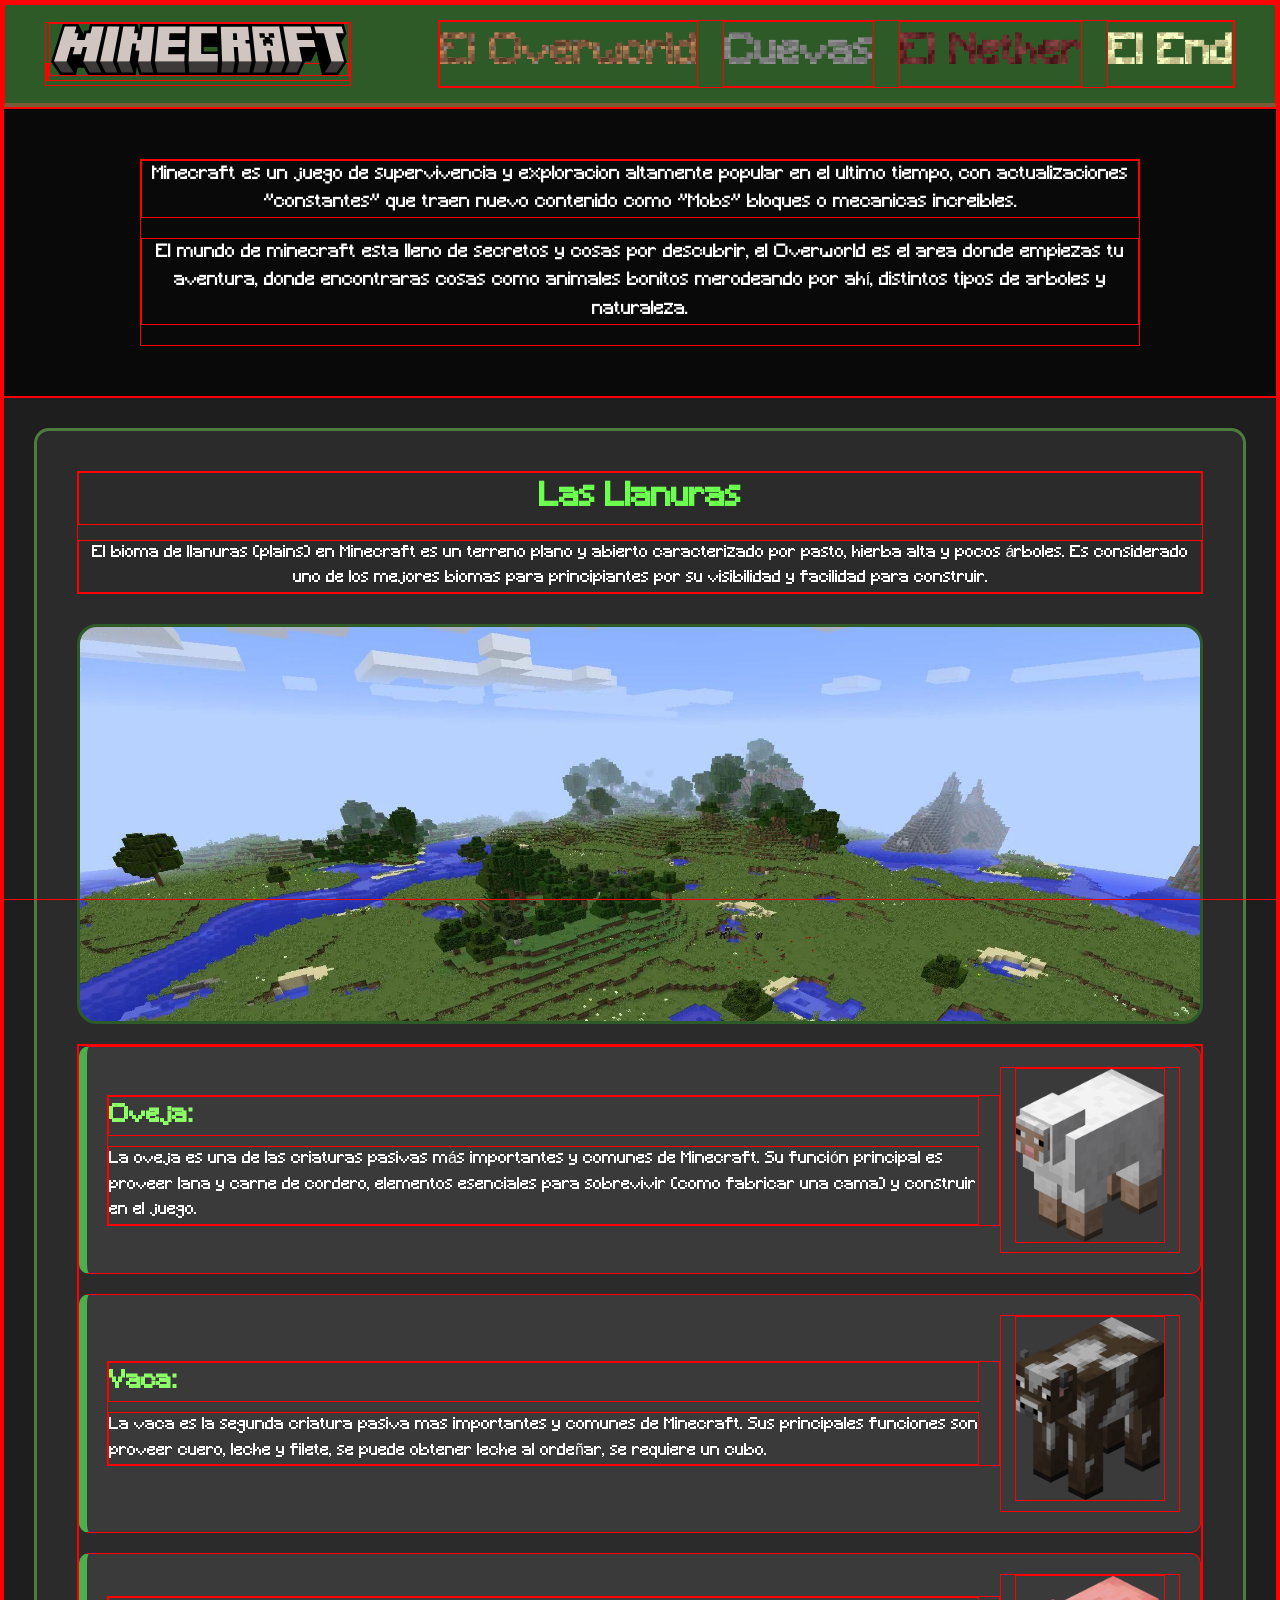
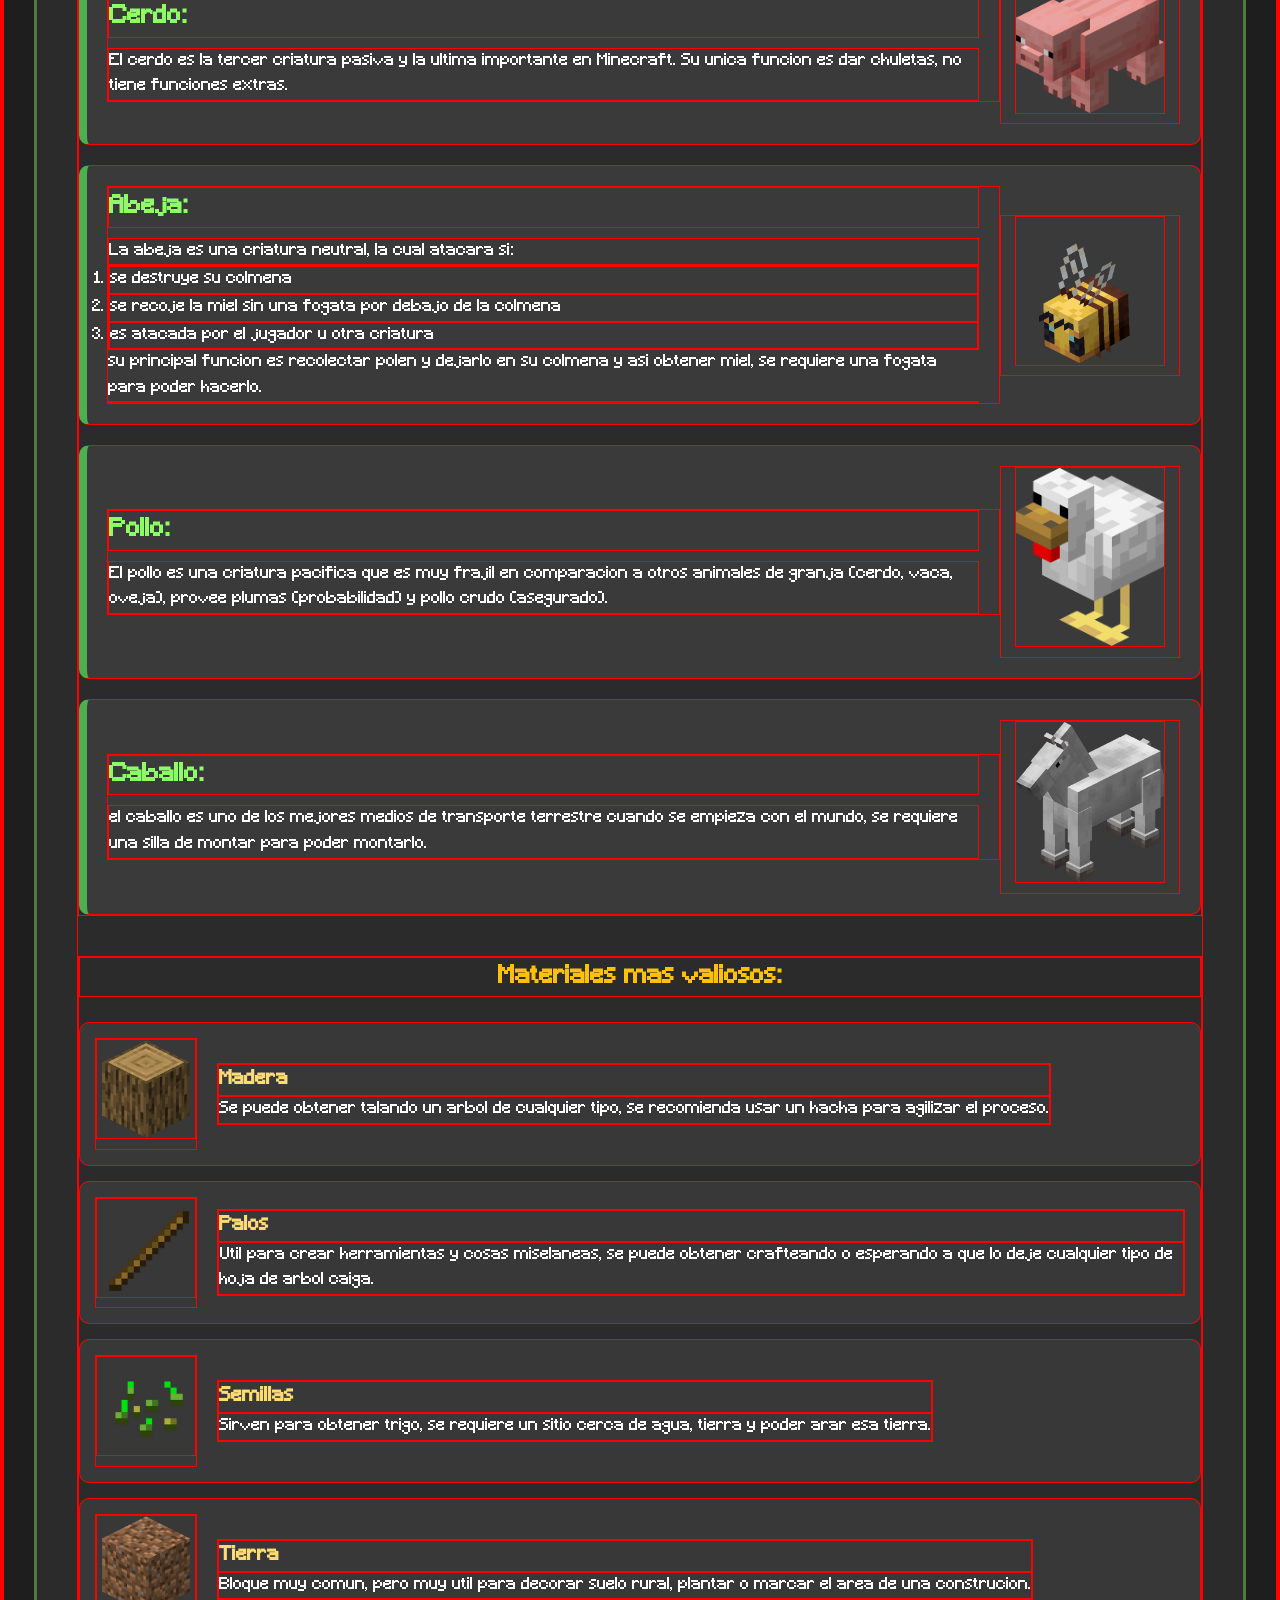
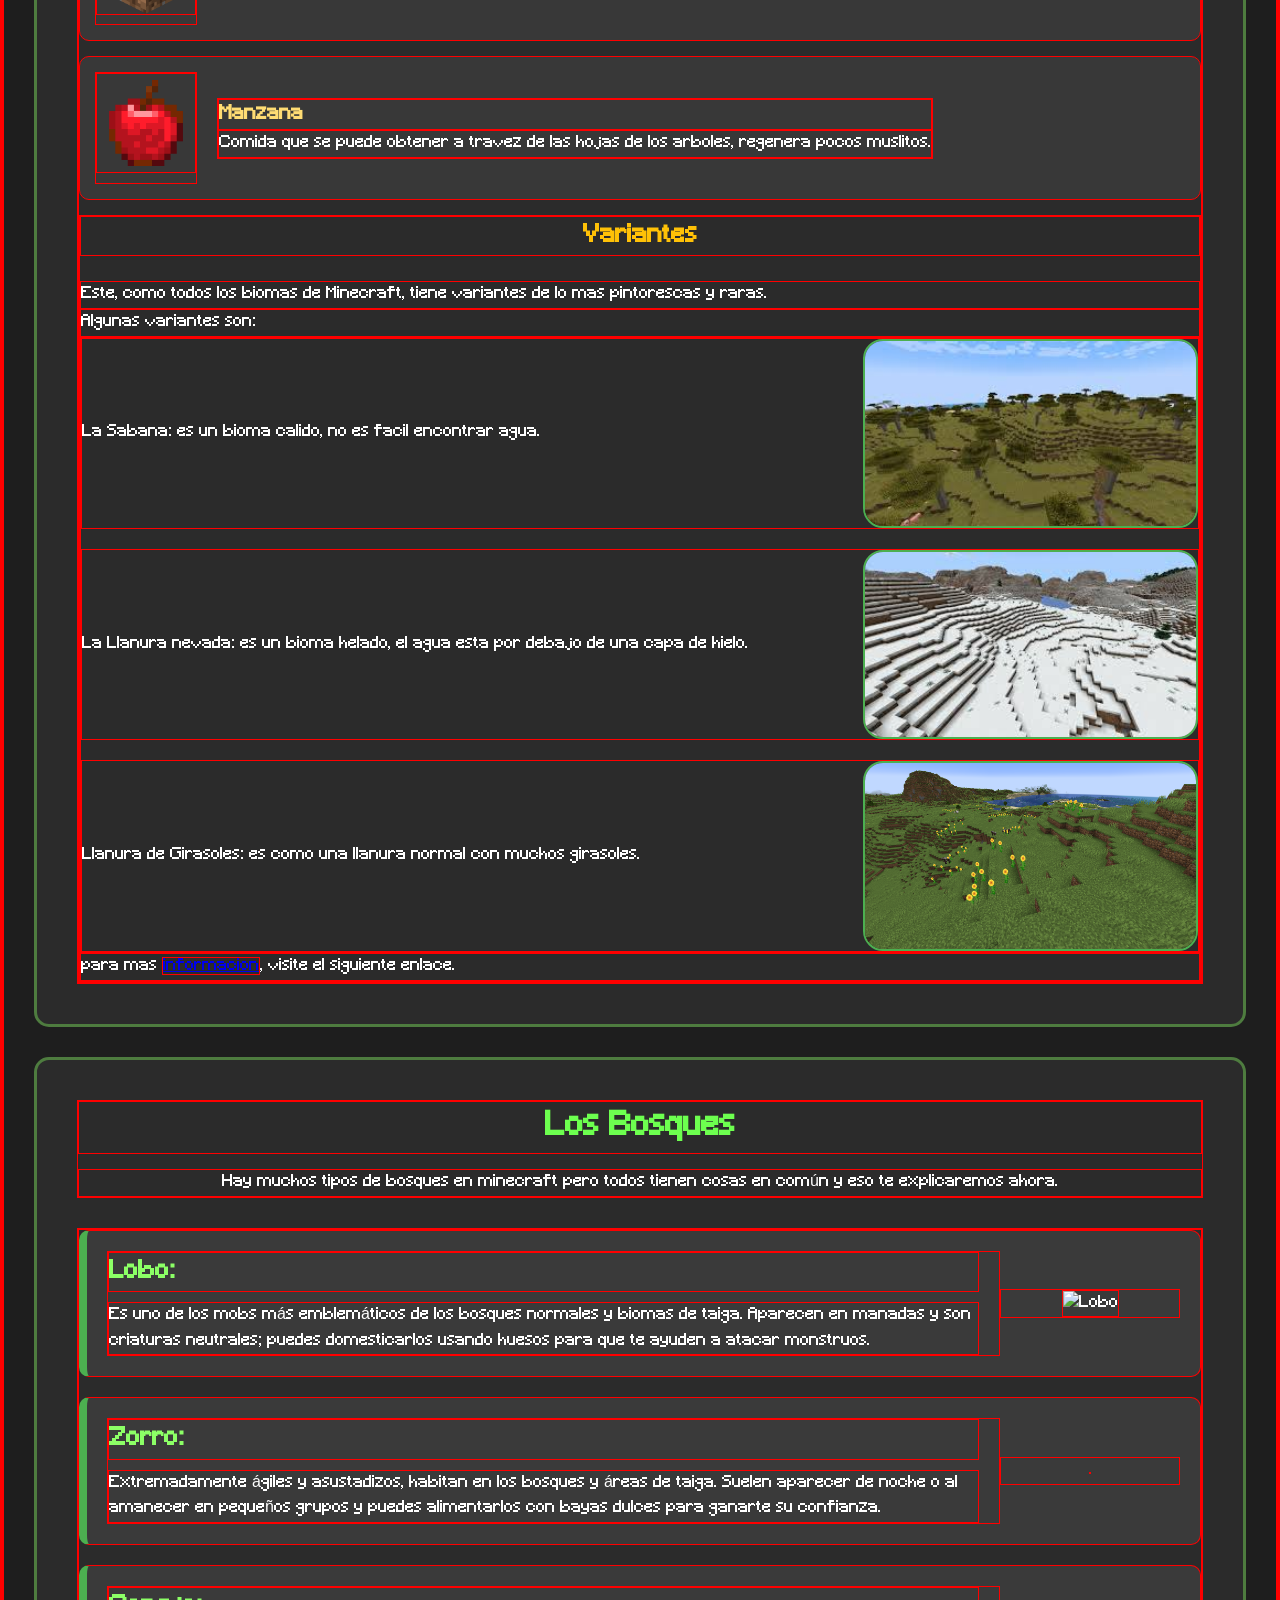
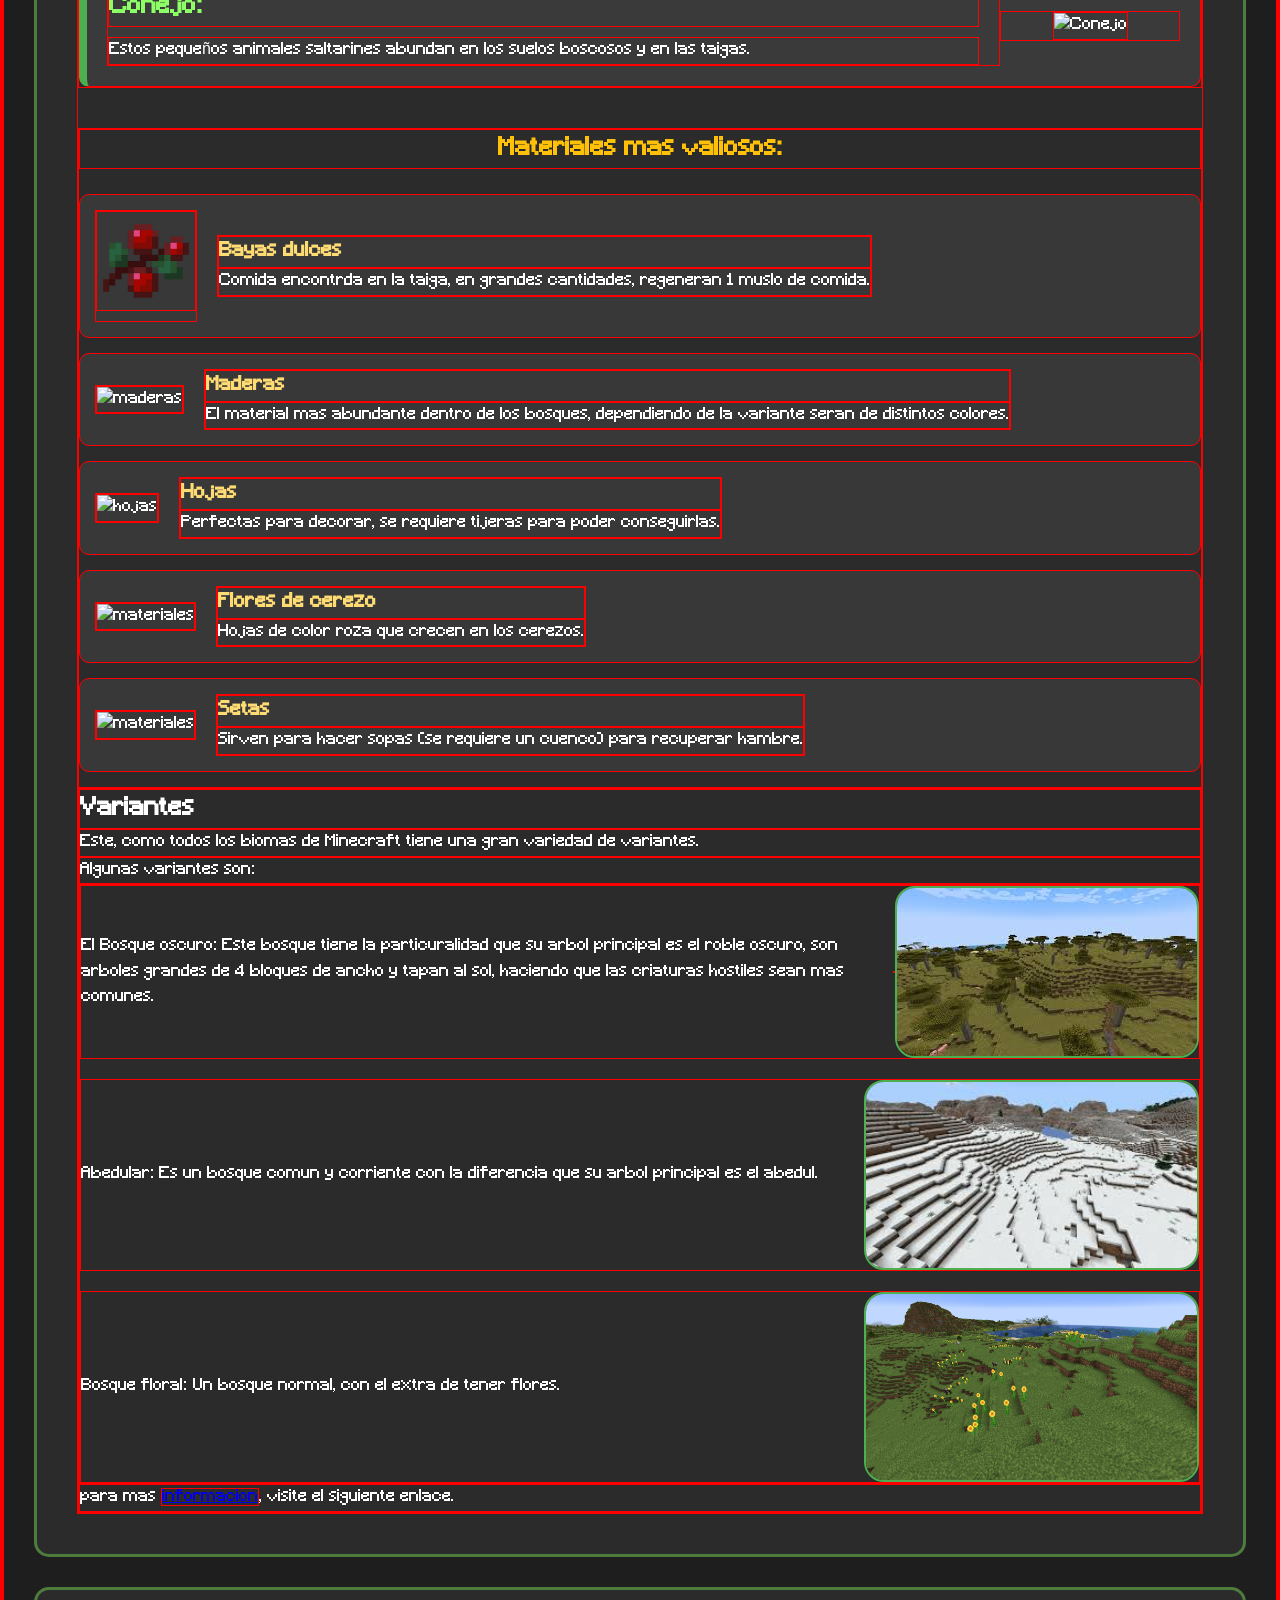
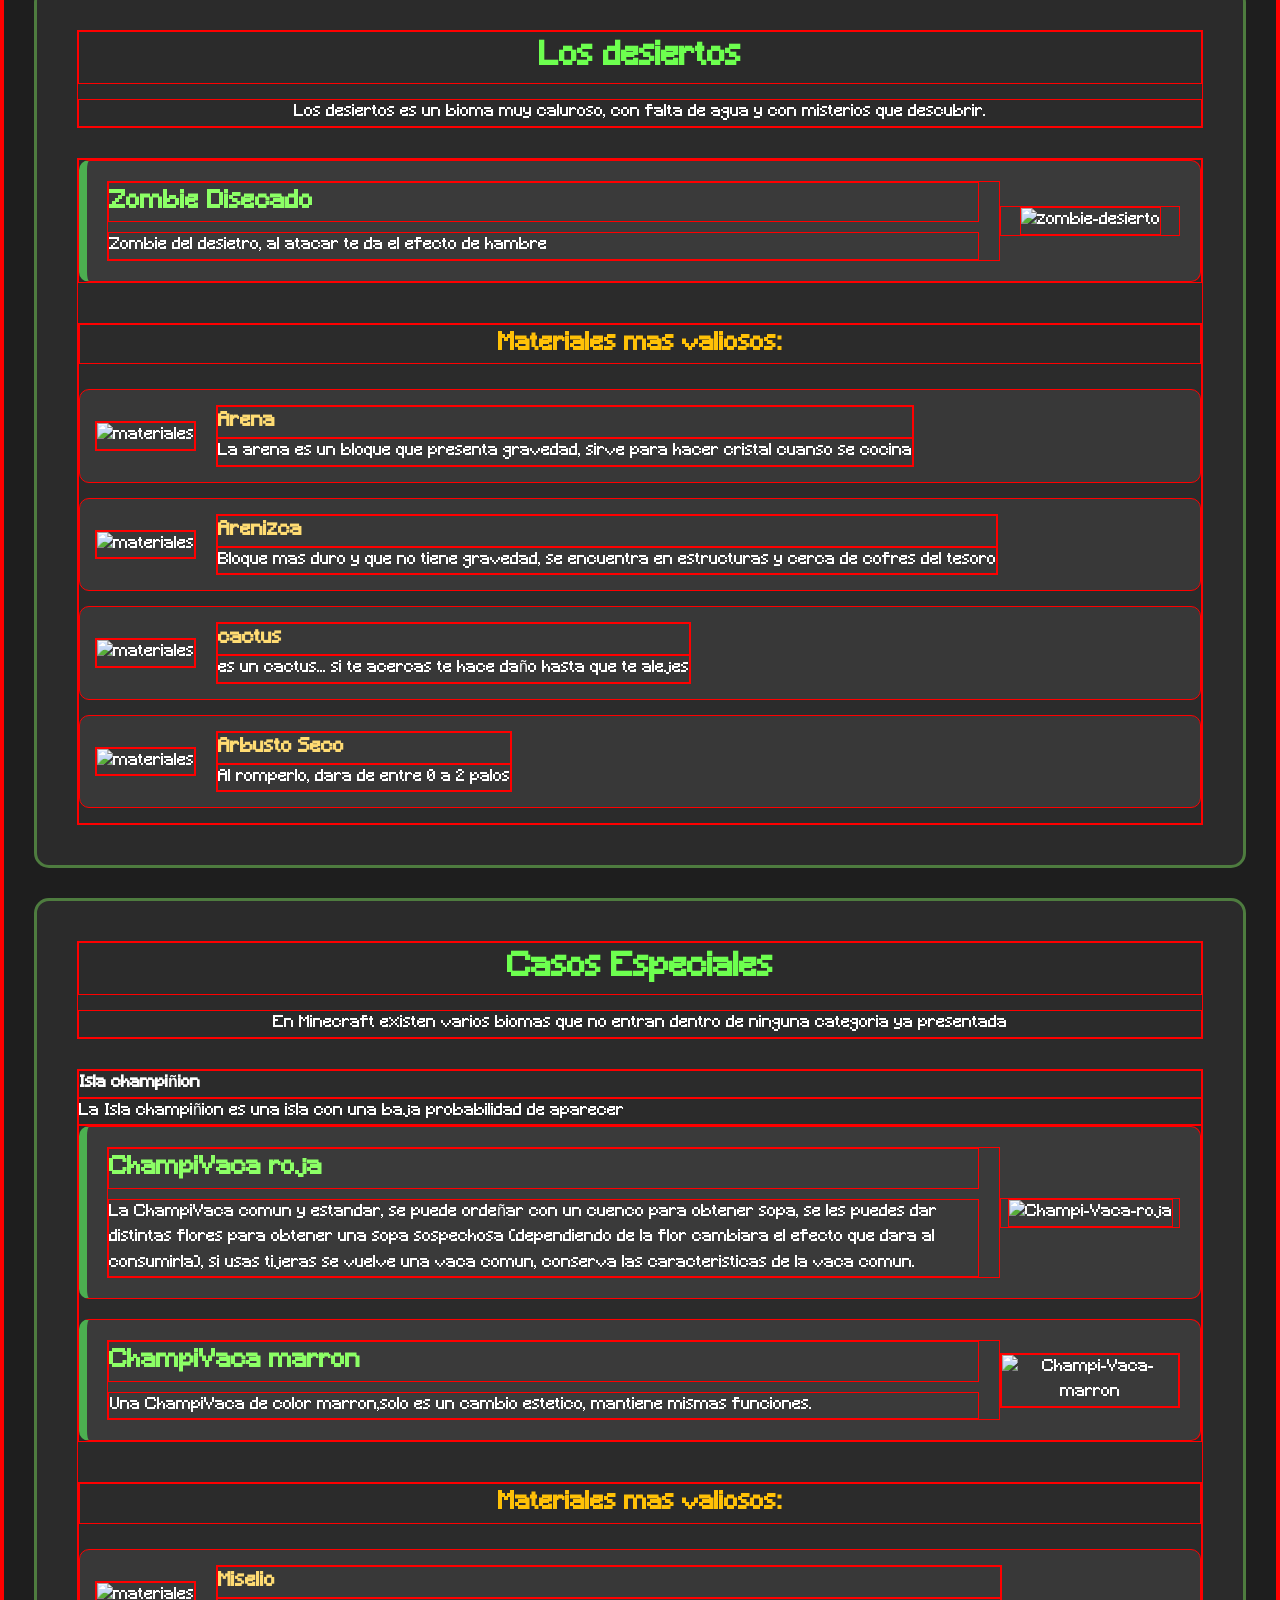
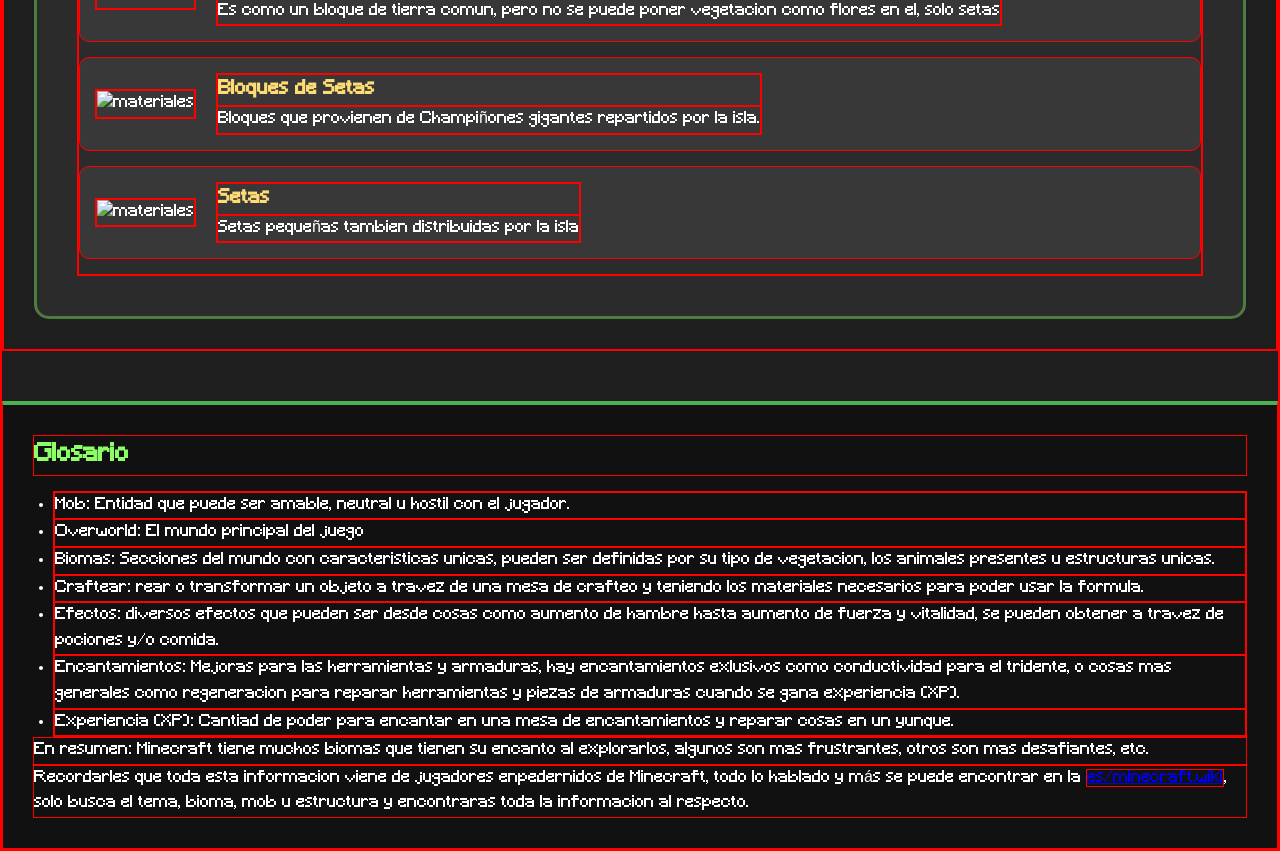
==== commit 4dab6f12: "Actualización" ====
--- a/index.html
+++ b/index.html
@@ -152,7 +152,6 @@
                                 <img src="/static/images/palo.webp" alt="palo">
                             </div>
                             <div class="texto-mats-over">
-
                                 <h3>Palos</h3>
                                 <p>Util para crear herramientas y cosas miselaneas,
                                     se puede obtener crafteando o esperando a que lo deje cualquier
@@ -284,7 +283,7 @@
                             <div class="texto-mats-over">
                                 <h3>Hojas</h3>
                                 <p>Perfectas para decorar, se requiere
-                                    tijeras para poder conseguirlas</p>
+                                    tijeras para poder conseguirlas.</p>
                             </div>
                         </div>
                         <div class="Material">
@@ -293,237 +292,59 @@
                             </div>
                             <div class="texto-mats-over">
                                 <h3>Flores de cerezo</h3>
-                                <p>Hojas de color roza que crecen en los cerezos</p>
-                            </div>
-                        </div>
-                        <div class="Material">
-                            <div class="img-mats-over">
-                                <img src="/static/images/" alt="materiales">
-                            </div>
-                            <div class="texto-mats-over">
-                                <h3></h3>
-                                <p></p>
-                            </div>
-                        </div>
-                        <div class="Material">
-                            <div class="img-mats-over">
-                                <img src="/static/images/" alt="materiales">
-                            </div>
-                            <div class="texto-mats-over">
-                                <h3></h3>
-                                <p></p>
-                            </div>
-                        </div>
-                        <div class="variantes">
-                            <h2>Variantes</h2>
-                            <p>Este, como todos los biomas de Minecraft tiene una gran variedad de variantes.
-                            </p>
-                            <p>Algunas variantes son:</p>
-                            <ul>
-                                <li>
-                                    El Bosque oscuro: Este bosque tiene la particuralidad que
-                                    su arbol principal es el roble oscuro, son arboles grandes de 4 bloques de ancho
-                                    y tapan al sol, haciendo que las criaturas hostiles sean mas comunes.</p>
-
-                                    <img class="variante" src="/static/images/sabana.jfif" alt="Bosque-oscuro">
-                                </li>
-                                <li>
-                                    Abedular: Es un bosque comun y corriente con la diferencia
-                                    que su arbol principal es el abedul.
-                                    <img class="variante" src="/static/images/llanura-nevada.jfif" alt="Abedular">
-                                </li>
-                                <li>
-                                    Bosque floral: Un bosque normal, con el extra de tener flores.
-
-                                    <img class="variante" src="/static/images/sun-plains.png" alt="bosque-flor">
-                                </li>
-                            </ul>
-                            <p>para mas <a href="https://es.minecraft.wiki/w/Llanura" target="_blank">informacion</a>,
-                                visite el siguiente enlace.</p>
-                        </div>
-            </section>
-            <section class="bioma-montañas">
-                <div class="intro-bioma-over">
-                    <h2>Las Montañas</h2>
-                    <p>El bioma de Montañas</p>
-                </div>
-                <div class="elementos-montaña">
-                    <div class="mobs-over">
-                        <div class="mob-over">
-                            <h2>Bosque Oscuro</h2>
-                            <p>Este bosque tiene la particuralidad que
-                                su arbol principal es el roble, son arboles grandes de 4 bloques de ancho
+                                <p>Hojas de color roza que crecen en los cerezos.</p>
+                            </div>
+                        </div>
+                        <div class="Material">
+                            <div class="img-mats-over">
+                                <img src="/static/images/" alt="materiales">
+                            </div>
+                            <div class="texto-mats-over">
+                                <h3>Setas</h3>
+                                <p>Sirven para hacer sopas (se requiere un cuenco) para recuperar hambre.</p>
+                            </div>
+                        </div>
+                    </div>
+                    <div class="variantes">
+                        <h2>Variantes</h2>
+                        <p>Este, como todos los biomas de Minecraft tiene una gran variedad de variantes.
+                        </p>
+                        <p>Algunas variantes son:</p>
+                        <ul>
+                            <li>
+                                El Bosque oscuro: Este bosque tiene la particuralidad que
+                                su arbol principal es el roble oscuro, son arboles grandes de 4 bloques de ancho
                                 y tapan al sol, haciendo que las criaturas hostiles sean mas comunes.</p>
-                            <h2></h2>
-                            <p></p>
-                        </div>
-                        <div class="img-mob-over">
-                            <img src="/static/images/" alt="">
-                        </div>
-                    </div>
-                    <div class="mob-over">
-                        <div class="texto-mob-over">
-                            <h2></h2>
-                            <p></p>
-                        </div>
-                        <div class="img-mob-over">
-                            <img src="/static/images/" alt="">
-                        </div>
-                    </div>
-                    <div class="mob-over">
-                        <div class="texto-mob-over">
-                            <h2></h2>
-                            <p></p>
-                        </div>
-                        <div class="img-mob-over">
-                            <img src="/static/images/" alt="">
-                        </div>
-                    </div>
-                    <div class="mob-over">
-                        <div class="texto-mob-over">
-                            <h2></h2>
-                            <p></p>
-                        </div>
-                        <div class="img-mob-over">
-                            <img src="/static/images/" alt="">
-                        </div>
-                    </div>
-                    <div class="mob-over">
-                        <div class="texto-mob-over">
-                            <h2></h2>
-                            <p></p>
-                        </div>
-                        <div class="img-mob-over">
-                            <img src="/static/images/" alt="">
-                        </div>
-                    </div>
-                    <div class="mob-over">
-                        <div class="texto-mob-over">
-                            <h2></h2>
-                            <p></p>
-                        </div>
-                        <div class="img-mob-over">
-                            <img src="/static/images/" alt="">
-                        </div>
-                    </div>
-                </div>
-                <div class="mats">
-                    <h2>Materiales mas valiosos:</h2>
-                    <div class="Material">
-                        <div class="img-mats-over">
-                            <img src="/static/images/" alt="materiales">
-                        </div>
-                        <div class="texto-mats-over">
-                            <h3></h3>
-                            <p></p>
-                        </div>
-                    </div>
-                    <div class="Material">
-                        <div class="img-mats-over">
-                            <img src="/static/images/" alt="materiales">
-                        </div>
-                        <div class="texto-mats-over">
-                            <h3></h3>
-                            <p></p>
-                        </div>
-                    </div>
-                    <div class="Material">
-                        <div class="img-mats-over">
-                            <img src="/static/images/" alt="materiales">
-                        </div>
-                        <div class="texto-mats-over">
-                            <h3></h3>
-                            <p></p>
-                        </div>
-                    </div>
-                    <div class="Material">
-                        <div class="img-mats-over">
-                            <img src="/static/images/" alt="materiales">
-                        </div>
-                        <div class="texto-mats-over">
-                            <h3></h3>
-                            <p></p>
-                        </div>
-                    </div>
-                    <div class="Material">
-                        <div class="img-mats-over">
-                            <img src="/static/images/" alt="materiales">
-                        </div>
-                        <div class="texto-mats-over">
-                            <h3></h3>
-                            <p></p>
-                        </div>
-                    </div>
-                    <div class="Material">
-                        <div class="img-mats-over">
-                            <img src="/static/images/" alt="materiales">
-                        </div>
-                        <div class="texto-mats-over">
-                            <h3></h3>
-                            <p></p>
-                        </div>
-                    </div>
-
+                                <img class="variante" src="/static/images/sabana.jfif" alt="Bosque-oscuro">
+                            </li>
+                            <li>
+                                Abedular: Es un bosque comun y corriente con la diferencia
+                                que su arbol principal es el abedul.
+                                <img class="variante" src="/static/images/llanura-nevada.jfif" alt="Abedular">
+                            </li>
+                            <li>
+                                Bosque floral: Un bosque normal, con el extra de tener flores.
+                                <img class="variante" src="/static/images/sun-plains.png" alt="bosque-flor">
+                            </li>
+                        </ul>
+                        <p>para mas <a href="https://es.minecraft.wiki/w/Llanura" target="_blank">informacion</a>,
+                            visite el siguiente enlace.</p>
+                    </div>
             </section>
             <section class="bioma-desiertos">
                 <div class="intro-bioma-over">
                     <h2>Los desiertos</h2>
-                    <p></p>
+                    <p>Los desiertos es un bioma muy caluroso, con falta de agua y con misterios que descubrir.</p>
                 </div>
                 <div class="elementos-desiertos">
                     <div class="mobs-over">
                         <div class="mob-over">
                             <div class="texto-mob-over">
-                                <h2></h2>
-                                <p></p>
-                            </div>
-                            <div class="img-mob-over">
-                                <img src="/static/images/" alt="">
-                            </div>
-                        </div>
-                        <div class="mob-over">
-                            <div class="texto-mob-over">
-                                <h2></h2>
-                                <p></p>
-                            </div>
-                            <div class="img-mob-over">
-                                <img src="/static/images/" alt="">
-                            </div>
-                        </div>
-                        <div class="mob-over">
-                            <div class="texto-mob-over">
-                                <h2></h2>
-                                <p></p>
-                            </div>
-                            <div class="img-mob-over">
-                                <img src="/static/images/" alt="">
-                            </div>
-                        </div>
-                        <div class="mob-over">
-                            <div class="texto-mob-over">
-                                <h2></h2>
-                                <p></p>
-                            </div>
-                            <div class="img-mob-over">
-                                <img src="/static/images/" alt="">
-                            </div>
-                        </div>
-                        <div class="mob-over">
-                            <div class="texto-mob-over">
-                                <h2></h2>
-                                <p></p>
-                            </div>
-                            <div class="img-mob-over">
-                                <img src="/static/images/" alt="">
-                            </div>
-                        </div>
-                        <div class="mob-over">
-                            <div class="texto-mob-over">
-                                <h2></h2>
-                                <p></p>
-                            </div>
-                            <div class="img-mob-over">
-                                <img src="/static/images/" alt="">
+                                <h2>Zombie Disecado</h2>
+                                <p>Zombie del desietro, al atacar te da el efecto de hambre</p>
+                            </div>
+                            <div class="img-mob-over">
+                                <img src="/static/images/" alt="zombie-desierto">
                             </div>
                         </div>
                     </div>
@@ -534,117 +355,70 @@
                                 <img src="/static/images/" alt="materiales">
                             </div>
                             <div class="texto-mats-over">
-                                <h3></h3>
-                                <p></p>
-                            </div>
-                        </div>
-                        <div class="Material">
-                            <div class="img-mats-over">
-                                <img src="/static/images/" alt="materiales">
-                            </div>
-                            <div class="texto-mats-over">
-                                <h3></h3>
-                                <p></p>
-                            </div>
-                        </div>
-                        <div class="Material">
-                            <div class="img-mats-over">
-                                <img src="/static/images/" alt="materiales">
-                            </div>
-                            <div class="texto-mats-over">
-                                <h3></h3>
-                                <p></p>
-                            </div>
-                        </div>
-                        <div class="Material">
-                            <div class="img-mats-over">
-                                <img src="/static/images/" alt="materiales">
-                            </div>
-                            <div class="texto-mats-over">
-                                <h3></h3>
-                                <p></p>
-                            </div>
-                        </div>
-                        <div class="Material">
-                            <div class="img-mats-over">
-                                <img src="/static/images/" alt="materiales">
-                            </div>
-                            <div class="texto-mats-over">
-                                <h3></h3>
-                                <p></p>
-                            </div>
-                        </div>
-                        <div class="Material">
-                            <div class="img-mats-over">
-                                <img src="/static/images/" alt="materiales">
-                            </div>
-                            <div class="texto-mats-over">
-                                <h3></h3>
-                                <p></p>
+                                <h3>Arena</h3>
+                                <p>La arena es un bloque que presenta gravedad, sirve para hacer cristal cuanso se
+                                    cocina</p>
+                            </div>
+                        </div>
+                        <div class="Material">
+                            <div class="img-mats-over">
+                                <img src="/static/images/" alt="materiales">
+                            </div>
+                            <div class="texto-mats-over">
+                                <h3>Arenizca</h3>
+                                <p>Bloque mas duro y que no tiene gravedad, se encuentra en estructuras y cerca de
+                                    cofres del tesoro</p>
+                            </div>
+                        </div>
+                        <div class="Material">
+                            <div class="img-mats-over">
+                                <img src="/static/images/" alt="materiales">
+                            </div>
+                            <div class="texto-mats-over">
+                                <h3>cactus</h3>
+                                <p>es un cactus... si te acercas te hace daño hasta que te alejes</p>
+                            </div>
+                        </div>
+                        <div class="Material">
+                            <div class="img-mats-over">
+                                <img src="/static/images/" alt="materiales">
+                            </div>
+                            <div class="texto-mats-over">
+                                <h3>Arbusto Seco</h3>
+                                <p>Al romperlo, dara de entre 0 a 2 palos</p>
                             </div>
                         </div>
             </section>
             <section class="bioma-Raros">
                 <div class="intro-bioma-over">
                     <h2>Casos Especiales</h2>
-                    <p>Algunos biomas son tan peculiares que no entran en ninguna de las categorias anteriores</p>
+                    <p>En Minecraft existen varios biomas que no entran dentro de ninguna categoria ya presentada</p>
                 </div>
                 <div class="Bioma raro">
-                    <h4></h4>
-                    <p></p>
+                    <h4>Isla champiñion</h4>
+                    <p>La Isla champiñion es una isla con una baja probabilidad de aparecer</p>
                     <div class="mobs-over"><!--Agrega solo lo exclusivo del bioma-->
                         <div class="mob-over">
                             <div class="texto-mob-over">
-                                <h2>Campi-Vacas</h2>
-                                <p>Vacas exclusivas de la Isla de los champiñones, no dan leche pero con un cuenco dan sopa</p>
-                            </div>
-                            <div class="img-mob-over">
-                                <img src="/static/images/" alt="">
-                            </div>
-                        </div>
-                        <div class="mob-over">
-                            <div class="texto-mob-over">
-                                <h2></h2>
-                                <p></p>
-                            </div>
-                            <div class="img-mob-over">
-                                <img src="/static/images/" alt="">
-                            </div>
-                        </div>
-                        <div class="mob-over">
-                            <div class="texto-mob-over">
-                                <h2></h2>
-                                <p></p>
-                            </div>
-                            <div class="img-mob-over">
-                                <img src="/static/images/" alt="">
-                            </div>
-                        </div>
-                        <div class="mob-over">
-                            <div class="texto-mob-over">
-                                <h2></h2>
-                                <p></p>
-                            </div>
-                            <div class="img-mob-over">
-                                <img src="/static/images/" alt="">
-                            </div>
-                        </div>
-                        <div class="mob-over">
-                            <div class="texto-mob-over">
-                                <h2></h2>
-                                <p></p>
-                            </div>
-                            <div class="img-mob-over">
-                                <img src="/static/images/" alt="">
-                            </div>
-                        </div>
-                        <div class="mob-over">
-                            <div class="texto-mob-over">
-                                <h2></h2>
-                                <p></p>
-                            </div>
-                            <div class="img-mob-over">
-                                <img src="/static/images/" alt="">
+                                <h2>ChampiVaca roja</h2>
+                                <p>La ChampiVaca comun y estandar, se puede ordeñar con un cuenco para obtener sopa,
+                                    se les puedes dar distintas flores para obtener una
+                                    sopa sospechosa (dependiendo de la flor cambiara el efecto que dara al consumirla),
+                                    si usas
+                                    tijeras se vuelve una vaca comun, conserva las caracteristicas de la vaca comun.</p>
+                            </div>
+                            <div class="img-mob-over">
+                                <img src="/static/images/" alt="Champi-Vaca-roja">
+                            </div>
+                        </div>
+                        <div class="mob-over">
+                            <div class="texto-mob-over">
+                                <h2>ChampiVaca marron</h2>
+                                <p>Una ChampiVaca de color marron,solo es un cambio estetico, mantiene mismas funciones.
+                                </p>
+                            </div>
+                            <div class="img-mob-over">
+                                <img src="/static/images/" alt="Champi-Vaca-marron">
                             </div>
                         </div>
                     </div>
@@ -655,303 +429,70 @@
                                 <img src="/static/images/" alt="materiales">
                             </div>
                             <div class="texto-mats-over">
-                                <h3></h3>
-                                <p></p>
-                            </div>
-                        </div>
-                        <div class="Material">
-                            <div class="img-mats-over">
-                                <img src="/static/images/" alt="materiales">
-                            </div>
-                            <div class="texto-mats-over">
-                                <h3></h3>
-                                <p></p>
-                            </div>
-                        </div>
-                        <div class="Material">
-                            <div class="img-mats-over">
-                                <img src="/static/images/" alt="materiales">
-                            </div>
-                            <div class="texto-mats-over">
-                                <h3></h3>
-                                <p></p>
-                            </div>
-                        </div>
-                        <div class="Material">
-                            <div class="img-mats-over">
-                                <img src="/static/images/" alt="materiales">
-                            </div>
-                            <div class="texto-mats-over">
-                                <h3></h3>
-                                <p></p>
-                            </div>
-                        </div>
-                        <div class="Material">
-                            <div class="img-mats-over">
-                                <img src="/static/images/" alt="materiales">
-                            </div>
-                            <div class="texto-mats-over">
-                                <h3></h3>
-                                <p></p>
-                            </div>
-                        </div>
-                        <div class="Material">
-                            <div class="img-mats-over">
-                                <img src="/static/images/" alt="materiales">
-                            </div>
-                            <div class="texto-mats-over">
-                                <h3></h3>
-                                <p></p>
-                            </div>
-                        </div>
-                    </div>
-                    <div class="Bioma raro">
-                        <h4></h4>
-                        <p></p>
-                        <div class="mobs-over"><!--Agrega solo lo exclusivo del bioma-->
-                            <div class="mob-over">
-                                <div class="texto-mob-over">
-                                    <h2></h2>
-                                    <p></p>
-                                </div>
-                                <div class="img-mob-over">
-                                    <img src="/static/images/" alt="">
-                                </div>
-                            </div>
-                            <div class="mob-over">
-                                <div class="texto-mob-over">
-                                    <h2></h2>
-                                    <p></p>
-                                </div>
-                                <div class="img-mob-over">
-                                    <img src="/static/images/" alt="">
-                                </div>
-                            </div>
-                            <div class="mob-over">
-                                <div class="texto-mob-over">
-                                    <h2></h2>
-                                    <p></p>
-                                </div>
-                                <div class="img-mob-over">
-                                    <img src="/static/images/" alt="">
-                                </div>
-                            </div>
-                            <div class="mob-over">
-                                <div class="texto-mob-over">
-                                    <h2></h2>
-                                    <p></p>
-                                </div>
-                                <div class="img-mob-over">
-                                    <img src="/static/images/" alt="">
-                                </div>
-                            </div>
-                            <div class="mob-over">
-                                <div class="texto-mob-over">
-                                    <h2></h2>
-                                    <p></p>
-                                </div>
-                                <div class="img-mob-over">
-                                    <img src="/static/images/" alt="">
-                                </div>
-                            </div>
-                            <div class="mob-over">
-                                <div class="texto-mob-over">
-                                    <h2></h2>
-                                    <p></p>
-                                </div>
-                                <div class="img-mob-over">
-                                    <img src="/static/images/" alt="">
-                                </div>
-                            </div>
-                        </div>
-                        <div class="mats">
-                            <h2>Materiales mas valiosos:</h2>
-                            <div class="Material">
-                                <div class="img-mats-over">
-                                    <img src="/static/images/" alt="materiales">
-                                </div>
-                                <div class="texto-mats-over">
-                                    <h3></h3>
-                                    <p></p>
-                                </div>
-                            </div>
-                            <div class="Material">
-                                <div class="img-mats-over">
-                                    <img src="/static/images/" alt="materiales">
-                                </div>
-                                <div class="texto-mats-over">
-                                    <h3></h3>
-                                    <p></p>
-                                </div>
-                            </div>
-                            <div class="Material">
-                                <div class="img-mats-over">
-                                    <img src="/static/images/" alt="materiales">
-                                </div>
-                                <div class="texto-mats-over">
-                                    <h3></h3>
-                                    <p></p>
-                                </div>
-                            </div>
-                            <div class="Material">
-                                <div class="img-mats-over">
-                                    <img src="/static/images/" alt="materiales">
-                                </div>
-                                <div class="texto-mats-over">
-                                    <h3></h3>
-                                    <p></p>
-                                </div>
-                            </div>
-                            <div class="Material">
-                                <div class="img-mats-over">
-                                    <img src="/static/images/" alt="materiales">
-                                </div>
-                                <div class="texto-mats-over">
-                                    <h3></h3>
-                                    <p></p>
-                                </div>
-                            </div>
-                            <div class="Material">
-                                <div class="img-mats-over">
-                                    <img src="/static/images/" alt="materiales">
-                                </div>
-                                <div class="texto-mats-over">
-                                    <h3></h3>
-                                    <p></p>
-                                </div>
-                            </div>
-                        </div>
-                        <div class="Bioma raro">
-                            <h4></h4>
-                            <p></p>
-                            <div class="mobs-over"><!--Agrega solo lo exclusivo del bioma-->
-                                <div class="mob-over">
-                                    <div class="texto-mob-over">
-                                        <h2></h2>
-                                        <p></p>
-                                    </div>
-                                    <div class="img-mob-over">
-                                        <img src="/static/images/" alt="">
-                                    </div>
-                                </div>
-                                <div class="mob-over">
-                                    <div class="texto-mob-over">
-                                        <h2></h2>
-                                        <p></p>
-                                    </div>
-                                    <div class="img-mob-over">
-                                        <img src="/static/images/" alt="">
-                                    </div>
-                                </div>
-                                <div class="mob-over">
-                                    <div class="texto-mob-over">
-                                        <h2></h2>
-                                        <p></p>
-                                    </div>
-                                    <div class="img-mob-over">
-                                        <img src="/static/images/" alt="">
-                                    </div>
-                                </div>
-                                <div class="mob-over">
-                                    <div class="texto-mob-over">
-                                        <h2></h2>
-                                        <p></p>
-                                    </div>
-                                    <div class="img-mob-over">
-                                        <img src="/static/images/" alt="">
-                                    </div>
-                                </div>
-                                <div class="mob-over">
-                                    <div class="texto-mob-over">
-                                        <h2></h2>
-                                        <p></p>
-                                    </div>
-                                    <div class="img-mob-over">
-                                        <img src="/static/images/" alt="">
-                                    </div>
-                                </div>
-                                <div class="mob-over">
-                                    <div class="texto-mob-over">
-                                        <h2></h2>
-                                        <p></p>
-                                    </div>
-                                    <div class="img-mob-over">
-                                        <img src="/static/images/" alt="">
-                                    </div>
-                                </div>
-                            </div>
-                            <div class="mats">
-                                <h2>Materiales mas valiosos:</h2>
-                                <div class="Material">
-                                    <div class="img-mats-over">
-                                        <img src="/static/images/" alt="materiales">
-                                    </div>
-                                    <div class="texto-mats-over">
-                                        <h3></h3>
-                                        <p></p>
-                                    </div>
-                                </div>
-                                <div class="Material">
-                                    <div class="img-mats-over">
-                                        <img src="/static/images/" alt="materiales">
-                                    </div>
-                                    <div class="texto-mats-over">
-                                        <h3></h3>
-                                        <p></p>
-                                    </div>
-                                </div>
-                                <div class="Material">
-                                    <div class="img-mats-over">
-                                        <img src="/static/images/" alt="materiales">
-                                    </div>
-                                    <div class="texto-mats-over">
-                                        <h3></h3>
-                                        <p></p>
-                                    </div>
-                                </div>
-                                <div class="Material">
-                                    <div class="img-mats-over">
-                                        <img src="/static/images/" alt="materiales">
-                                    </div>
-                                    <div class="texto-mats-over">
-                                        <h3></h3>
-                                        <p></p>
-                                    </div>
-                                </div>
-                                <div class="Material">
-                                    <div class="img-mats-over">
-                                        <img src="/static/images/" alt="materiales">
-                                    </div>
-                                    <div class="texto-mats-over">
-                                        <h3></h3>
-                                        <p></p>
-                                    </div>
-                                </div>
-                                <div class="Material">
-                                    <div class="img-mats-over">
-                                        <img src="/static/images/" alt="materiales">
-                                    </div>
-                                    <div class="texto-mats-over">
-                                        <h3></h3>
-                                        <p></p>
-                                    </div>
-                                </div>
-                            </div>
+                                <h3>Miselio</h3>
+                                <p>Es como un bloque de tierra comun, pero no se puede poner vegetacion como flores en
+                                    el, solo setas</p>
+                            </div>
+                        </div>
+                        <div class="Material">
+                            <div class="img-mats-over">
+                                <img src="/static/images/" alt="materiales">
+                            </div>
+                            <div class="texto-mats-over">
+                                <h3>Bloques de Setas</h3>
+                                <p>Bloques que provienen de Champiñones gigantes repartidos por la isla.</p>
+                            </div>
+                        </div>
+                        <div class="Material">
+                            <div class="img-mats-over">
+                                <img src="/static/images/" alt="materiales">
+                            </div>
+                            <div class="texto-mats-over">
+                                <h3>Setas</h3>
+                                <p>Setas pequeñas tambien distribuidas por la isla</p>
+                            </div>
+                        </div>
+                    </div>
+
         </main>
     </section>
 
     <footer class="diccionario-over">
-        <h2>diccionario</h2>
+        <h2>Glosario</h2>
         <ul>
-            <li>Mob: Entidad que puede ser amable, neutral u hostil con el jugador.</li>
-            <li>Overworld: El mundo principal del juego</li>
-            <li>Biomas: secciones del mundo con caracteristicas unicas,
-                pueden ser definidas por su tipo de vegetacion y la apariencia de los animales
-            </li>
-            <li>Craftear: crear o transformar un objeto a travez de una mesa de crafteo
-                y teniendo los materiales necesarios para poder usar la formula
+            <li>
+                Mob: Entidad que puede ser amable, neutral u hostil con el jugador.
+            </li>
+            <li>
+                Overworld: El mundo principal del juego
+            </li>
+            <li>
+                Biomas: Secciones del mundo con caracteristicas unicas,
+                pueden ser definidas por su tipo de vegetacion, los animales presentes u estructuras unicas.
+            </li>
+            <li>
+                Craftear: rear o transformar un objeto a travez de una mesa de crafteo
+                y teniendo los materiales necesarios para poder usar la formula.
+            </li>
+            <li>
+                Efectos: diversos efectos que pueden ser desde cosas como aumento de hambre hasta aumento de fuerza y
+                vitalidad, se pueden obtener a travez de pociones y/o comida.
+            </li>
+            <li>
+                Encantamientos: Mejoras para las herramientas y armaduras, hay encantamientos exlusivos como
+                conductividad
+                para el tridente, o cosas mas generales como regeneracion para reparar herramientas y piezas de
+                armaduras cuando se gana experiencia (XP).
+            </li>
+            <li>
+                Experiencia (XP): Cantiad de poder para encantar en una mesa de encantamientos y reparar cosas en un
+                yunque.
             </li>
         </ul>
+        <p>En resumen: Minecraft tiene muchos biomas que tienen su encanto al explorarlos, algunos son mas frustrantes, otros son mas desafiantes, etc.</p>
+        <p>Recordarles que toda esta informacion viene de jugadores enpedernidos de Minecraft, todo lo hablado y más se
+            puede encontrar en la <a href="https://es.minecraft.wiki/" target="_blank"
+                class="link-wiki">es/minecraft.wiki</a>, solo busca el tema, bioma, mob u estructura y encontraras toda la informacion al respecto.</p>
     </footer>
     <div id="transicion"></div>
     <script src="/static/js/script.js"></script>
--- a/static/css/style.css
+++ b/static/css/style.css
@@ -1,815 +1,819 @@
-/* ==================================================
-   RESET Y FUENTE
-================================================== */
-
-*{
-    margin:0;
-    padding:0;
-    box-sizing:border-box;
-    font-family:'MinecraftFont', Arial, Helvetica, sans-serif;
-}
-
-@font-face{
-    font-family:'MinecraftFont';
-    src:url('/static/fuente/Minecraft.ttf') format('truetype');
-}
-
-body{
-    background:#1e1e1e;
-    color:white;
-    line-height:1.6;
-}
-
-/* ==================================================
-   COMPONENTES GLOBALES
-================================================== */
-
-.header,
-.header-e{
-    height:150px;
-}
-
-.logo{
-    width:300px;
-    transition:all .3s ease, margin-left .5s ease;
-}
-
-.logo:hover{
-    filter:drop-shadow(0 0 12px white);
-    transform:rotate(5deg);
-    margin-left:50px;
-}
-
-.select{
-    color:white;
-    font-size:40px;
-    font-weight:bold;
-}
-
-/* ==================================================
-   LINKS DE MUNDOS
+
+* {
+    margin: 0;
+    padding: 0;
+    box-sizing: border-box;
+    border: red 1px solid;
+    font-family: 'MinecraftFont', Arial, Helvetica, sans-serif;
+}
+
+@font-face {
+    font-family: 'MinecraftFont';
+    src: url('/static/fuente/Minecraft.ttf') format('truetype');
+}
+
+body {
+    background: #1e1e1e;
+    color: white;
+    line-height: 1.6;
+}
+
+.logo {
+    width: 300px;
+    transition: all .3s ease, margin-left .5s ease;
+}
+
+.logo:hover {
+    filter: drop-shadow(0 0 12px white);
+    transform: rotate(5deg);
+    margin-left: 50px;
+}
+
+.select {
+    color: white;
+    font-size: 40px;
+    font-weight: bold;
+}
+
+/* ==================================================
+LINKS DE MUNDOS
 ================================================== */
 
 .O,
 .C,
 .N,
-.E{
-    font-size:40px;
-    font-weight:bold;
-    color:transparent;
-    background-size:contain;
-    background-clip:text;
-    -webkit-background-clip:text;
-    -webkit-text-fill-color:transparent;
-}
-
-.O{
-    background-image:url('/static/images/tierra.webp');
-}
-
-.C{
-    background-image:url('/static/images/piedra.webp');
-}
-
-.N{
-    background-image:url('/static/images/netherrack.jpg');
-}
-
-.E{
-    background-image:url('/static/images/end stone.jpg');
-}
-
-/* ==================================================
-   HOVER LINKS MUNDOS
-================================================== */
-
-.O:hover{
-    text-shadow:0 0 10px #4CAF50;
-    background-color:#9af19d;
-    background-image:none;
-    transform:scale(1.2);
-    transition:.6s;
-}
-
-.C:hover{
-    text-shadow:0 0 10px #9E9E9E;
-    background-color:#a3a3a3;
-    background-image:none;
-    transform:scale(1.2);
-}
-
-.N:hover{
-    text-shadow:0 0 10px #FF4500;
-    background-color:#FF4500;
-    background-image:none;
-    transform:scale(1.2);
-    transition:.6s;
-}
-
-.E:hover{
-    text-shadow:0 0 10px #A020F0;
-    background-color:#A020F0;
-    background-image:none;
-    transform:scale(1.2);
-    transition:.6s;
-}
-
-/* ==================================================
-   NAVBAR OVERWORLD
-================================================== */
-
-.navbar{
-    background:#2d5a27;
-    display:flex;
-    justify-content:space-between;
-    align-items:center;
-    height:150px;
-    padding:15px 40px;
-    border-bottom:4px solid #7c5a35;
-}
-
-.nav-links{
-    display:flex;
-    gap:25px;
-}
-
-.nav-links a{
-    text-decoration:none;
-    color:white;
-    font-weight:bold;
-    transition:.3s;
-}
-
-/* ==================================================
-   OVERWORLD
-================================================== */
-
-.intro-over{
-    background:linear-gradient(
-        rgba(0,0,0,.7),
-        rgba(0,0,0,.7)
-    );
-    padding:50px;
-    text-align:center;
-}
-
-.intro-over-texto{
-    max-width:1000px;
-    margin:auto;
-}
-
-.intro-over-texto p{
-    font-size:1.1rem;
-    margin-bottom:20px;
+.E {
+    font-size: 40px;
+    font-weight: bold;
+    color: transparent;
+    background-size: contain;
+    background-clip: text;
+    -webkit-background-clip: text;
+    -webkit-text-fill-color: transparent;
+}
+
+.O {
+    background-image: url('/static/images/tierra.webp');
+}
+
+.C {
+    background-image: url('/static/images/piedra.webp');
+}
+
+.N {
+    background-image: url('/static/images/netherrack.jpg');
+}
+
+.E {
+    background-image: url('/static/images/end stone.jpg');
+}
+
+/* ==================================================
+HOVER LINKS MUNDOS
+================================================== */
+
+.O:hover {
+    text-shadow: 0 0 10px #4CAF50;
+    background-color: #9af19d;
+    background-image: none;
+    transform: scale(1.2);
+    transition: .6s;
+}
+
+.C:hover {
+    text-shadow: 0 0 10px #9E9E9E;
+    background-color: #a3a3a3;
+    background-image: none;
+    transform: scale(1.2);
+}
+
+.N:hover {
+    text-shadow: 0 0 10px #FF4500;
+    background-color: #FF4500;
+    background-image: none;
+    transform: scale(1.2);
+    transition: .6s;
+}
+
+.E:hover {
+    text-shadow: 0 0 10px #A020F0;
+    background-color: #A020F0;
+    background-image: none;
+    transform: scale(1.2);
+    transition: .6s;
+}
+
+/* ==================================================
+NAVBAR OVERWORLD
+================================================== */
+
+.navbar {
+    background: #2d5a27;
+    display: flex;
+    justify-content: space-between;
+    align-items: center;
+    padding: 15px 40px;
+    border-bottom: 4px solid #7c5a35;
+}
+
+.nav-links {
+    display: flex;
+    gap: 25px;
+}
+
+.nav-links a {
+    text-decoration: none;
+    color: white;
+    font-weight: bold;
+    transition: .3s;
+}
+
+/* ==================================================
+OVERWORLD
+================================================== */
+
+.intro-over {
+    background: linear-gradient(rgba(0, 0, 0, .7),
+            rgba(0, 0, 0, .7));
+    padding: 50px;
+    text-align: center;
+}
+
+.intro-over-texto {
+    max-width: 1000px;
+    margin: auto;
+}
+
+.intro-over-texto p {
+    font-size: 1.1rem;
+    margin-bottom: 20px;
 }
 
 .bioma-llanura,
 .bioma-bosques,
 .bioma-montañas,
 .bioma-desiertos,
-.bioma-Raros{
-    padding:40px;
-    margin:30px;
-    background:#2b2b2b;
-    border:3px solid #4e7c3f;
-    border-radius:15px;
-}
-
-.intro-bioma-over{
-    text-align:center;
-    margin-bottom:30px;
-}
-
-.intro-bioma-over h2{
-    font-size:2rem;
-    color:#6dff4f;
-    margin-bottom:15px;
-}
-
-.img-bioma{
-    height:400px;
-    background:url('/static/images/Plains.jpeg');
-    background-size:cover;
-    border-radius:20px;
-    border:3px solid #2d5a27;
-    margin-bottom:20px;
-}
-
-.mobs-over{
+.bioma-Raros {
+    padding: 40px;
+    margin: 30px;
+    background: #2b2b2b;
+    border: 3px solid #4e7c3f;
+    border-radius: 15px;
+}
+
+.intro-bioma-over {
+    text-align: center;
+    margin-bottom: 30px;
+}
+
+.intro-bioma-over h2 {
+    font-size: 2rem;
+    color: #6dff4f;
+    margin-bottom: 15px;
+}
+
+.img-bioma {
+    height: 400px;
+    background: url('/static/images/Plains.jpeg');
+    background-size: cover;
+    border-radius: 20px;
+    border: 3px solid #2d5a27;
+    margin-bottom: 20px;
+}
+
+.img-bioma-cuevas{
     display:flex;
-    flex-direction:column;
-    gap:20px;
-}
-
-.mob-over{
-    display:flex;
-    justify-content:space-between;
     align-items:center;
-    background:#3a3a3a;
-    padding:20px;
-    border-radius:10px;
-    border-left:8px solid #4caf50;
-}
-
-.texto-mob-over{
-    flex:1;
-    padding-right:20px;
-}
-
-.texto-mob-over h2{
-    color:#8cff66;
-    margin-bottom:10px;
-}
-
-.img-mob-over{
-    width:180px;
-    text-align:center;
+    justify-content: center;
+}
+.img-bioma-cuevas img{
+    width:70%;
+}
+.mobs-over {
+    display: flex;
+    flex-direction: column;
+    gap: 20px;
+}
+
+.mob-over {
+    display: flex;
+    justify-content: space-between;
+    align-items: center;
+    background: #3a3a3a;
+    padding: 20px;
+    border-radius: 10px;
+    border-left: 8px solid #4caf50;
+}
+
+.texto-mob-over {
+    flex: 1;
+    padding-right: 20px;
+}
+
+.texto-mob-over h2 {
+    color: #8cff66;
+    margin-bottom: 10px;
+}
+
+.img-mob-over {
+    width: 180px;
+    text-align: center;
 }
 
 .mob,
 .mobC,
-.img-mob-over img{
-    width:150px;
-    max-width:100%;
-    object-fit:contain;
-}
-
-.mats{
-    margin-top:40px;
-}
-
-.mats h2{
-    text-align:center;
-    color:#ffc107;
-    margin-bottom:25px;
-}
-
-.Material{
-    display:flex;
-    align-items:center;
-    gap:20px;
-    background:#383838;
-    padding:15px;
-    margin-bottom:15px;
-    border-radius:10px;
-}
-
-.img-mats-over img{
-    width:100px;
-    height:100px;
-    object-fit:contain;
-}
-
-.texto-mats-over h3{
-    color:#ffdc73;
-}
-
-.diccionario-over{
-    margin-top:50px;
-    padding:30px;
-    background:#111;
-    border-top:4px solid #4caf50;
-}
-
-.diccionario-over h2{
-    color:#8cff66;
-    margin-bottom:15px;
-}
-
-.diccionario-over ul{
-    margin-left:20px;
-}
-
-/* ==================================================
-   NETHER
-================================================== */
-
-.body-n{
-    background:#120707;
-    color:#f5f5f5;
-}
-
-.navbar-n{
-    background:linear-gradient(90deg,#3b0000,#6b0f0f);
-    display:flex;
-    justify-content:space-between;
-    align-items:center;
-    padding:15px 40px;
-    border-bottom:4px solid #ff5e00;
-    height:150px;
-}
-
-.nav-links-n{
-    display:flex;
-    gap:25px;
-    align-items:center;
-    height:150px;
-}
-
-.nav-links-n a{
-    text-decoration:none;
-    color:white;
-    font-weight:bold;
-}
-
-.main-n{
-    width:90%;
-    max-width:1200px;
-    margin:auto;
-    padding:40px 0;
-}
-
-.presentacion-criaturas-nether{
-    text-align:center;
-    background:linear-gradient(
-        rgba(60,0,0,.9),
-        rgba(20,0,0,.9)
-    );
-    padding:40px;
-    border-radius:15px;
-    border:2px solid #ff4500;
-    margin-bottom:40px;
-}
-
-.presentacion-criaturas-nether h1{
-    color:#ff7b00;
-    font-size:3rem;
-    margin-bottom:20px;
-    text-shadow:0 0 15px #ff4500;
-}
-
-.lista-criaturas-nether{
-    display:flex;
-    flex-direction:column;
-    gap:30px;
-}
-
-.nether-criatura{
+.img-mob-over img {
+    width: 150px;
+    max-width: 100%;
+    object-fit: contain;
+}
+
+.mats {
+    margin-top: 40px;
+}
+
+.mats h2 {
+    text-align: center;
+    color: #ffc107;
+    margin-bottom: 25px;
+}
+
+.Material {
+    display: flex;
+    align-items: center;
+    gap: 20px;
+    background: #383838;
+    padding: 15px;
+    margin-bottom: 15px;
+    border-radius: 10px;
+}
+
+.img-mats-over img {
+    width: 100px;
+    height: 100px;
+    object-fit: contain;
+}
+
+.texto-mats-over h3 {
+    color: #ffdc73;
+}
+
+.diccionario-over {
+    margin-top: 50px;
+    padding: 30px;
+    background: #111;
+    border-top: 4px solid #4caf50;
+}
+
+.diccionario-over h2 {
+    color: #8cff66;
+    margin-bottom: 15px;
+}
+
+.diccionario-over ul {
+    margin-left: 20px;
+}
+
+/* ==================================================
+NETHER
+================================================== */
+
+.body-n {
+    background: #120707;
+    color: #f5f5f5;
+}
+
+.navbar-n {
+    background: linear-gradient(90deg, #3b0000, #6b0f0f);
+    display: flex;
+    justify-content: space-between;
+    align-items: center;
+    padding: 15px 40px;
+    border-bottom: 4px solid #ff5e00;
+}
+
+.nav-links-n {
+    display: flex;
+    gap: 25px;
+    align-items: center;
+    height: 150px;
+}
+
+.nav-links-n a {
+    text-decoration: none;
+    color: white;
+    font-weight: bold;
+}
+
+.main-n {
+    width: 90%;
+    max-width: 1200px;
+    margin: auto;
+    padding: 40px 0;
+}
+
+.presentacion-criaturas-nether {
+    text-align: center;
+    background: linear-gradient(rgba(60, 0, 0, .9),
+            rgba(20, 0, 0, .9));
+    padding: 40px;
+    border-radius: 15px;
+    border: 2px solid #ff4500;
+    margin-bottom: 40px;
+}
+
+.presentacion-criaturas-nether h1 {
+    color: #ff7b00;
+    font-size: 3rem;
+    margin-bottom: 20px;
+    text-shadow: 0 0 15px #ff4500;
+}
+
+.lista-criaturas-nether {
     display: flex;
     flex-direction: column;
-    background:#2a0d0d;
-    border-left:8px solid #ff4500;
-    border-radius:15px;
-    padding:25px;
-    transition:.3s;
-    box-shadow:0 0 15px rgba(255,69,0,.2);
-}
-.div-mob-n{
-    display: flex;
+    gap: 30px;
+}
+
+.nether-criatura {
+    display: flex;
+    flex-direction: column;
+    background: #2a0d0d;
+    border-left: 8px solid #ff4500;
+    border-radius: 15px;
+    padding: 25px;
+    transition: .3s;
+    box-shadow: 0 0 15px rgba(255, 69, 0, .2);
+}
+
+.div-mob-n {
+    display: flex;
+    flex-wrap: wrap;
     flex-direction: row;
     gap: 60px;
-    height: 600px;
-    align-items: center;
-}
-.img-mob-n{
-    display: flex;
-    width: 40%;
+    align-items: center;
+}
+
+.img-mob-n {
+    display: flex;
+    flex: 1;
     height: auto;
     align-items: center;
-}
-.img-mob-n img{
-width: 85%;
-}   
-.descripcion-criatura-nether{
-    display: flex;
-    width: 50%;
+
+}
+
+.img-mob-n img {
+    width: 85%;
+}
+
+.descripcion-criatura-nether {
+    display: flex;
+    flex: 1;
     flex-direction: column;
     gap: 20px;
 }
-.nether-criatura:hover{
-    transform:translateY(-8px) scale(1.02);
-    box-shadow:0 0 25px rgba(255,69,0,.5);
-}
-
-.nether-criatura h2{
-    color:#ff9500;
-    margin-bottom:15px;
+
+.nether-criatura:hover {
+    transform: translateY(-8px) scale(1.02);
+    box-shadow: 0 0 25px rgba(255, 69, 0, .5);
+}
+
+.nether-criatura h2 {
+    color: #ff9500;
+    margin-bottom: 15px;
     font-size: 40px;
 }
 
-.nether-criatura h2:hover{
-    color:#ff9900;
+.nether-criatura h2:hover {
+    color: #ff9900;
     text-shadow:
         0 0 10px #ff4500,
         0 0 20px #ff7700;
 }
 
-.descripcion-criatura-nether ul{
-    list-style:none;
-}
-
-.descripcion-criatura-nether li{
-    margin-bottom:15px;
-    background:#381414;
-    padding:15px;
-    border-radius:10px;
-}
-
-.descripcion-criatura-nether h4{
-    display:inline;
-    color:#ffae42;
-}
-/* ==================================================
-   CUEVAS
-================================================== */
-
-.body-c{
-    background:#111418;
-    color:#e5e5e5;
-    line-height:1.6;
-}
-
-.navbar-c{
-    background:linear-gradient(90deg,#1d1f24,#31343d);
-    display:flex;
-    justify-content:space-between;
-    align-items:center;
-    padding:15px 40px;
-    border-bottom:4px solid #00c8ff;
-    height:150px;
-}
-
-.nav-links-c{
-    display:flex;
-    gap:25px;
-}
-
-.nav-links-c a{
-    color:white;
-    text-decoration:none;
-    font-weight:bold;
-}
-
-.intro-cuevas{
-    display:flex;
-    align-items:center;
-    justify-content:space-between;
-    gap:40px;
-    padding:50px;
-    background:linear-gradient(
-        rgba(20,20,25,.95),
-        rgba(10,10,15,.95)
-    );
-}
-
-.intro-cuevas-texto{
-    flex:1;
-}
-
-.intro-cuevas-texto h1{
-    color:#00d9ff;
-    font-size:3rem;
-    margin-bottom:20px;
-    text-shadow:0 0 15px #00d9ff;
-}
-
-.intro-cuevas-imagen{
-    flex:1;
-    text-align:center;
-}
-
-.intro-cuevas-imagen img{
-    width:100%;
-    max-width:450px;
-}
-
-.bioma-cuevas{
-    margin:30px;
-    padding:30px;
-    background:#1d2229;
-    border-radius:15px;
-    border-left:8px solid #00d9ff;
-    box-shadow:0 0 15px rgba(0,217,255,.15);
-}
-
-.intro-bioma-cuevas{
-    text-align:center;
-    margin-bottom:25px;
-}
-
-.intro-bioma-cuevas h2{
-    color:#5be8ff;
-    margin-bottom:15px;
-}
-
-.div-mobs-cuevas{
-    display:flex;
-    align-items:center;
-    justify-content:space-between;
-    gap:25px;
-    background:#252b35;
-    margin-bottom:20px;
-    padding:20px;
-    border-radius:12px;
-    transition:.3s;
-}
-
-.div-mobs-cuevas:hover{
-    transform:translateY(-8px) scale(1.02);
-    box-shadow:0 0 20px rgba(0,217,255,.3);
-}
-
-.texto-mobs-cuevas{
-    flex:1;
-}
-
-.texto-mobs-cuevas h2{
-    color:#7aefff;
-    margin-bottom:10px;
-}
-
-.texto-mobs-cuevas h2:hover{
-    color:#7ef5ff;
-    text-shadow:0 0 15px #00d9ff;
-}
-
-.img-mob-cuevas{
-    flex:0 0 220px;
-    text-align:center;
-}
-
-.img-mob-cuevas img{
-    width:200px;
-    max-width:100%;
-}
-
-.Items-cuevas{
-    padding:30px;
-    display:grid;
-    grid-template-columns:repeat(auto-fit,minmax(350px,1fr));
-    gap:20px;
-}
-
-.div-item-cuevas{
-    background:#20252d;
-    border-left:6px solid #5be8ff;
-    border-radius:12px;
-    padding:20px;
-    display:flex;
-    align-items:center;
-    gap:20px;
-    transition:.3s;
-}
-
-.div-item-cuevas:hover{
-    box-shadow:0 0 15px rgba(91,232,255,.4);
-    border-left-width:12px;
-}
-
-.img-item-cuevas img{
-    width:100px;
-}
-
-.img-item-cuevas img:hover{
-    transform:rotate(5deg) scale(1.1);
-    transition:.3s;
-}
-
-.texto-item-cuevas h2{
-    color:#5be8ff;
-}
-
-.estructuras-cuevas{
-    padding:30px;
-}
-
-.div-estructura-cuevas{
-    display:flex;
-    align-items:center;
-    gap:25px;
-    background:#252b35;
-    padding:20px;
-    margin-bottom:20px;
-    border-radius:12px;
-    border-left:6px solid #00d9ff;
-}
-
-.texto-estructura-cuevas{
-    flex:1;
-}
-
-.texto-estructura-cuevas h2{
-    color:#7aefff;
-    margin-bottom:10px;
-}
-
-.img-estructura-cuevas img{
-    width:220px;
-}
-
-/* ==================================================
-   END
-================================================== */
-
-.body-e{
-    background:#09070d;
-    color:#f2f2f2;
-}
-
-.navbar-e{
-    background:linear-gradient(90deg,#180023,#2d1040);
-    display:flex;
-    justify-content:space-between;
-    align-items:center;
-    padding:15px 40px;
-    border-bottom:4px solid #b266ff;
-    height:150px;
-}
-
-.nav-links-e{
-    display:flex;
-    gap:25px;
-}
-
-.nav-links-e a{
-    text-decoration:none;
-    color:white;
-    font-weight:bold;
-}
-
-.intro-end{
-    display:flex;
-    justify-content:space-between;
-    align-items:center;
-    gap:40px;
-    padding:50px;
-    background:linear-gradient(
-        rgba(20,0,30,.9),
-        rgba(10,0,15,.9)
-    );
-}
-
-.intro-end-texto{
-    flex:1;
-}
-
-.intro-end-texto h1{
-    font-size:3rem;
-    color:#d6a8ff;
-    margin-bottom:20px;
-    text-shadow:0 0 15px #b266ff;
-}
-
-.intro-end-imagen{
-    flex:1;
-    text-align:center;
-}
-
-.intro-end-imagen img{
-    width:100%;
-    max-width:450px;
-    border-radius:15px;
+.descripcion-criatura-nether ul {
+    list-style: none;
+}
+
+.descripcion-criatura-nether li {
+    margin-bottom: 15px;
+    background: #381414;
+    padding: 15px;
+    border-radius: 10px;
+}
+
+.descripcion-criatura-nether h4 {
+    display: inline;
+    color: #ffae42;
+}
+
+/* ==================================================
+CUEVAS
+================================================== */
+
+.body-c {
+    background: #111418;
+    color: #e5e5e5;
+    line-height: 1.6;
+}
+
+.navbar-c {
+    background: linear-gradient(90deg, #1d1f24, #31343d);
+    display: flex;
+    justify-content: space-between;
+    align-items: center;
+    padding: 15px 40px;
+    border-bottom: 4px solid #00c8ff;
+}
+
+.nav-links-c {
+    display: flex;
+    gap: 25px;
+}
+
+.nav-links-c a {
+    color: white;
+    text-decoration: none;
+    font-weight: bold;
+}
+
+.intro-cuevas {
+    display: flex;
+    align-items: center;
+    justify-content: space-between;
+    gap: 40px;
+    padding: 50px;
+    background: linear-gradient(rgba(20, 20, 25, .95),
+            rgba(10, 10, 15, .95));
+}
+
+.intro-cuevas-texto {
+    flex: 1;
+}
+
+.intro-cuevas-texto h1 {
+    color: #00d9ff;
+    font-size: 3rem;
+    margin-bottom: 20px;
+    text-shadow: 0 0 15px #00d9ff;
+}
+
+.intro-cuevas-imagen {
+    flex: 1;
+    text-align: center;
+}
+
+.intro-cuevas-imagen img {
+    width: 100%;
+    max-width: 450px;
+}
+
+.bioma-cuevas {
+    margin: 30px;
+    padding: 30px;
+    background: #1d2229;
+    border-radius: 15px;
+    border-left: 8px solid #00d9ff;
+    box-shadow: 0 0 15px rgba(0, 217, 255, .15);
+}
+
+.intro-bioma-cuevas {
+    text-align: center;
+    margin-bottom: 25px;
+    display: flex;
+    justify-content: center;
+    flex-direction: column;
+    gap:30px;
+}
+
+.intro-bioma-cuevas h2 {
+    color: #5be8ff;
+}
+.comun{
+    display: flex;
+    flex-direction: column;
+    padding: 40px;
+}
+.mobs-comun{
+    display: flex;
+    flex-direction:column;
+    width: 80%;
+}
+.div-mobs-cuevas {
+    display: flex;
+    align-items: center;
+    justify-content: space-between;
+    gap: 25px;
+    background: #252b35;
+    margin-bottom: 20px;
+    padding: 20px;
+    border-radius: 12px;
+    transition: .3s;
+}
+
+.div-mobs-cuevas:hover {
+    transform: translateY(-8px) scale(1.02);
+    box-shadow: 0 0 20px rgba(0, 217, 255, .3);
+}
+
+.texto-mobs-cuevas {
+    flex: 1;
+}
+
+.texto-mobs-cuevas h2 {
+    color: #7aefff;
+    margin-bottom: 10px;
+}
+
+.texto-mobs-cuevas h2:hover {
+    color: #7ef5ff;
+    text-shadow: 0 0 15px #00d9ff;
+}
+
+.img-mob-cuevas {
+    flex: 1;
+    text-align: center;
+}
+
+.img-mob-cuevas img {
+    width: 200px;
+    max-width: 100%;
+}
+
+.Items-cuevas {
+    padding: 30px;
+    display: grid;
+    grid-template-columns: repeat(auto-fit, minmax(350px, 1fr));
+    gap: 20px;
+}
+
+.div-item-cuevas {
+    background: #20252d;
+    border-left: 6px solid #5be8ff;
+    border-radius: 12px;
+    padding: 20px;
+    display: flex;
+    align-items: center;
+    gap: 20px;
+    transition: .3s;
+}
+
+.div-item-cuevas:hover {
+    box-shadow: 0 0 15px rgba(91, 232, 255, .4);
+    border-left-width: 12px;
+}
+
+.img-item-cuevas img {
+    width: 100px;
+}
+
+.img-item-cuevas img:hover {
+    transform: rotate(5deg) scale(1.1);
+    transition: .3s;
+}
+
+.texto-item-cuevas h2 {
+    color: #5be8ff;
+}
+
+.estructuras-cuevas {
+    padding: 30px;
+}
+
+.div-estructura-cuevas {
+    display: flex;
+    align-items: center;
+    gap: 25px;
+    background: #252b35;
+    padding: 20px;
+    margin-bottom: 20px;
+    border-radius: 12px;
+    border-left: 6px solid #00d9ff;
+}
+
+.texto-estructura-cuevas {
+    flex: 1;
+}
+
+.texto-estructura-cuevas h2 {
+    color: #7aefff;
+    margin-bottom: 10px;
+}
+
+.img-estructura-cuevas img {
+    width: 220px;
+}
+
+/* ==================================================
+END
+================================================== */
+
+.body-e {
+    background: #09070d;
+    color: #f2f2f2;
+}
+
+.navbar-e {
+    background: linear-gradient(90deg, #180023, #2d1040);
+    display: flex;
+    justify-content: space-between;
+    align-items: center;
+    padding: 15px 40px;
+    border-bottom: 4px solid #b266ff;
+}
+
+.nav-links-e {
+    display: flex;
+    gap: 25px;
+}
+
+.nav-links-e a {
+    text-decoration: none;
+    color: white;
+    font-weight: bold;
+}
+
+.intro-end {
+    display: flex;
+    justify-content: space-between;
+    align-items: center;
+    gap: 40px;
+    padding: 50px;
+    background: linear-gradient(rgba(20, 0, 30, .9),
+            rgba(10, 0, 15, .9));
+}
+
+.intro-end-texto {
+    flex: 1;
+}
+
+.intro-end-texto h1 {
+    font-size: 3rem;
+    color: #d6a8ff;
+    margin-bottom: 20px;
+    text-shadow: 0 0 15px #b266ff;
+}
+
+.intro-end-imagen {
+    flex: 1;
+    text-align: center;
+}
+
+.intro-end-imagen img {
+    width: 100%;
+    max-width: 450px;
+    border-radius: 15px;
 }
 
 .criaturas-end,
 .bloques-end,
-.estructuras-end{
-    padding:40px;
+.estructuras-end {
+    padding: 40px;
 }
 
 .end-criatura,
-.estructura-end{
-    display:flex;
-    align-items:center;
-    justify-content:space-between;
-    gap:25px;
-    background:#1b1025;
-    margin-bottom:25px;
-    padding:25px;
-    border-left:8px solid #b266ff;
-    border-radius:12px;
-    transition:.3s;
-}
-
-.end-criatura-f{
-    display:flex;
-    flex-direction:column;
-    align-items:center;
-    gap:25px;
-    background:#1b1025;
-    margin-bottom:25px;
-    padding:25px;
-    border-left:8px solid #b266ff;
-    border-radius:12px;
+.estructura-end {
+    display: flex;
+    align-items: center;
+    justify-content: space-between;
+    gap: 25px;
+    background: #1b1025;
+    margin-bottom: 25px;
+    padding: 25px;
+    border-left: 8px solid #b266ff;
+    border-radius: 12px;
+    transition: .3s;
+}
+
+.end-criatura-f {
+    display: flex;
+    flex-direction: column;
+    align-items: center;
+    gap: 25px;
+    background: #1b1025;
+    margin-bottom: 25px;
+    padding: 25px;
+    border-left: 8px solid #b266ff;
+    border-radius: 12px;
 }
 
 .end-criatura:hover,
-.end-criatura-f:hover{
-    transform:translateY(-8px) scale(1.02);
-    box-shadow:0 0 20px rgba(178,102,255,.4);
+.end-criatura-f:hover {
+    transform: translateY(-8px) scale(1.02);
+    box-shadow: 0 0 20px rgba(178, 102, 255, .4);
 }
 
 .texto-criatura-end h2,
 .texto-item-end h2,
-.texto-estructura-end h2{
-    color:#d6a8ff;
-    margin-bottom:10px;
+.texto-estructura-end h2 {
+    color: #d6a8ff;
+    margin-bottom: 10px;
 }
 
 .texto-criatura-end h2:hover,
 .texto-item-end h2:hover,
-.texto-estructura-end h2:hover{
-    text-shadow:0 0 15px #b266ff;
-}
-
-.img-criatura-end img{
-    width:200px;
-}
-
-.img-item-end img{
-    width:120px;
-}
-
-.img-estructura-end img{
-    width:400px;
+.texto-estructura-end h2:hover {
+    text-shadow: 0 0 15px #b266ff;
+}
+
+.img-criatura-end img {
+    width: 200px;
+}
+
+.img-item-end img {
+    width: 120px;
+}
+
+.img-estructura-end img {
+    width: 400px;
 }
 
 .img-criatura-end img:hover,
 .img-estructura-end img:hover,
-.img-item-end img:hover{
-    transform:scale(1.1);
-    transition:.3s;
-}
-
-.item-end{
-    display:flex;
-    align-items:center;
-    gap:25px;
-    background:#21122d;
-    margin-bottom:20px;
-    padding:20px;
-    border-radius:12px;
-    border-left:6px solid #c68cff;
-    transition:.3s;
-}
-
-.item-end:hover{
-    box-shadow:0 0 15px rgba(198,140,255,.5);
-    border-left-width:12px;
-}
-
-.estruc-e{
-    border-radius:20px;
-    border:2px solid #b700ff;
-}
-
-/* ==================================================
-   HOVERS GLOBALES
+.img-item-end img:hover {
+    transform: scale(1.1);
+    transition: .3s;
+}
+
+.item-end {
+    display: flex;
+    align-items: center;
+    gap: 25px;
+    background: #21122d;
+    margin-bottom: 20px;
+    padding: 20px;
+    border-radius: 12px;
+    border-left: 6px solid #c68cff;
+    transition: .3s;
+}
+
+.item-end:hover {
+    box-shadow: 0 0 15px rgba(198, 140, 255, .5);
+    border-left-width: 12px;
+}
+
+.estruc-e {
+    border-radius: 20px;
+    border: 2px solid #b700ff;
+}
+
+/* ==================================================
+HOVERS GLOBALES
 ================================================== */
 
 h1:hover,
-h2:hover{
-    letter-spacing:2px;
-    transition:.3s;
-}
-
-/* ==================================================
-   SCROLLBAR
-================================================== */
-
-::-webkit-scrollbar{
-    width:12px;
-}
-
-::-webkit-scrollbar-track{
-    background:#111;
-}
-
-::-webkit-scrollbar-thumb{
-    border-radius:10px;
-    background:#00d9ff;
-}
-
-::-webkit-scrollbar-thumb:hover{
-    background:#d6a8ff;
-}
-
-/* ==================================================
-   RESPONSIVE
-================================================== */
-
-@media(max-width:768px){
+h2:hover {
+    letter-spacing: 2px;
+    transition: .3s;
+}
+
+/* ==================================================
+SCROLLBAR
+================================================== */
+
+::-webkit-scrollbar {
+    width: 12px;
+}
+
+::-webkit-scrollbar-track {
+    background: #111;
+}
+
+::-webkit-scrollbar-thumb {
+    border-radius: 10px;
+    background: #00d9ff;
+}
+
+::-webkit-scrollbar-thumb:hover {
+    background: #d6a8ff;
+}
+
+/* ==================================================
+RESPONSIVE
+================================================== */
+
+@media(max-width:768px) {
 
     .navbar,
     .navbar-c,
     .navbar-e,
-    .navbar-n{
-        flex-direction:column;
-        gap:15px;
+    .navbar-n {
+        flex-direction: column;
+        gap: 15px;
     }
 
     .nav-links,
     .nav-links-c,
     .nav-links-e,
-    .nav-links-n{
-        flex-wrap:wrap;
-        justify-content:center;
+    .nav-links-n {
+        flex-wrap: wrap;
+        justify-content: center;
     }
 
     .intro-cuevas,
-    .intro-end{
-        flex-direction:column;
-        text-align:center;
+    .intro-end {
+        flex-direction: column;
+        text-align: center;
     }
 
     .mob-over,
@@ -819,137 +823,178 @@
     .end-criatura,
     .item-end,
     .estructura-end,
-    .Material{
-        flex-direction:column;
-        text-align:center;
+    .Material {
+        flex-direction: column;
+        text-align: center;
     }
 
     .intro-cuevas-texto h1,
     .intro-end-texto h1,
-    .presentacion-criaturas-nether h1{
-        font-size:2rem;
-    }
-}
-
-/* ==================================================
-   TRANSICIONES ENTRE MUNDOS
-================================================== */
-
-#transicion{
-    position:fixed;
-    inset:0;
-    z-index:9999;
-    pointer-events:none;
+    .presentacion-criaturas-nether h1 {
+        font-size: 2rem;
+    }
+}
+
+/* ==================================================
+TRANSICIONES ENTRE MUNDOS
+================================================== */
+
+#transicion {
+    position: fixed;
+    inset: 0;
+    z-index: 9999;
+    pointer-events: none;
 }
 
 /* OVERWORLD */
 
-#transicion.overworld{
-    background-image:url('/static/images/grass_block.png');
-    background-repeat:repeat;
-    background-size:200px;
-    animation:abrirOverworld 1s forwards;
+#transicion.overworld {
+    background-image: url('/static/images/grass_block.png');
+    background-repeat: repeat;
+    background-size: 200px;
+    animation: abrirOverworld 1s forwards;
 }
 
 /* CUEVAS */
 
-#transicion.caves{
+#transicion.caves {
     background:
-    repeating-linear-gradient(
-        45deg,
-        #555 0px,
-        #555 40px,
-        #333 40px,
-        #333 80px
-    );
-
-    animation:romperPiedra 1s forwards;
+        repeating-linear-gradient(45deg,
+            #555 0px,
+            #555 40px,
+            #333 40px,
+            #333 80px);
+
+    animation: romperPiedra 1s forwards;
 }
 
 /* NETHER */
 
-#transicion.nether{
-    background-image:url('/static/images/portal.gif');
-    background-size:cover;
-    animation:abrirNether 1s forwards;
+#transicion.nether {
+    background-image: url('/static/images/portal.gif');
+    background-size: cover;
+    animation: abrirNether 1s forwards;
 }
 
 /* END */
 
-#transicion.end{
-    background-image:url('/static/images/portal_end.gif');
-    background-size:cover;
-    animation:abrirEnd 1s forwards;
-}
-
-/* ==================================================
-   KEYFRAMES
-================================================== */
-
-@keyframes abrirOverworld{
-    from{
-        transform:translateY(100%);
-    }
-    to{
-        transform:translateY(0%);
-    }
-}
-
-@keyframes romperPiedra{
-    0%{
-        clip-path:circle(100%);
-    }
-
-    100%{
-        clip-path:circle(0%);
-    }
-}
-
-@keyframes abrirNether{
-    0%{
-        opacity:0;
-        transform:scale(0);
-    }
-
-    100%{
-        opacity:1;
-        transform:scale(8);
-    }
-}
-
-@keyframes abrirEnd{
-    0%{
-        opacity:0;
-        transform:scale(.1);
-    }
-
-    100%{
-        opacity:1;
-        transform:scale(8);
+#transicion.end {
+    background-image: url('/static/images/portal_end.gif');
+    background-size: cover;
+    animation: abrirEnd 1s forwards;
+}
+
+/* ==================================================
+KEYFRAMES
+================================================== */
+
+@keyframes abrirOverworld {
+    from {
+        transform: translateY(100%);
+    }
+
+    to {
+        transform: translateY(0%);
+    }
+}
+
+@keyframes romperPiedra {
+    0% {
+        clip-path: circle(100%);
+    }
+
+    100% {
+        clip-path: circle(0%);
+    }
+}
+
+@keyframes abrirNether {
+    0% {
+        opacity: 0;
+        transform: scale(0);
+    }
+
+    100% {
+        opacity: 1;
+        transform: scale(8);
+    }
+}
+
+@keyframes abrirEnd {
+    0% {
+        opacity: 0;
+        transform: scale(.1);
+    }
+
+    100% {
+        opacity: 1;
+        transform: scale(8);
     }
 }
 
 #transicion.overworld,
 #transicion.caves,
 #transicion.nether,
-#transicion.end{
-    opacity:1 !important;
-}
-.momo{
+#transicion.end {
+    opacity: 1 !important;
+}
+
+.momo {
     width: 100%;
 }
-.variantes ul{
+
+.variantes ul {
     display: flex;
     flex-direction: column;
     gap: 20px;
 }
-.variantes li{
+
+.variantes li {
     display: flex;
     align-items: center;
     justify-content: space-between;
 }
-.variante{
+
+.variante {
     width: 30%;
     border-radius: 20px;
     border: #4CAF50 2px solid;
+}
+.body-o img {
+    transition: all 0.3s ease;
+}
+
+.body-o img:hover {
+    transform: scale(1.1) rotate(2deg);
+    filter: drop-shadow(0 0 15px #6dff4f);
+}
+
+.body-c img:hover{
+    transform: scale(1.08) rotate(-2deg);
+    filter: drop-shadow(0 0 15px #00d9ff);
+    transition: .3s;
+}
+.img-mob-n img:hover {
+    transform: scale(1.1);
+    filter:
+        drop-shadow(0 0 10px #ff4500)
+        drop-shadow(0 0 20px #ff7700);
+    transition: .3s;
+}
+
+.body-e img:hover{
+    transform: scale(1.08) rotate(2deg);
+    filter:
+        drop-shadow(0 0 10px #b266ff)
+        drop-shadow(0 0 20px #d6a8ff);
+    transition: .3s;
+}
+
+.boss{
+    width: 100%;
+    display:flex;
+    justify-content: center;
+}
+.boss img{
+    width: 80%;
 }
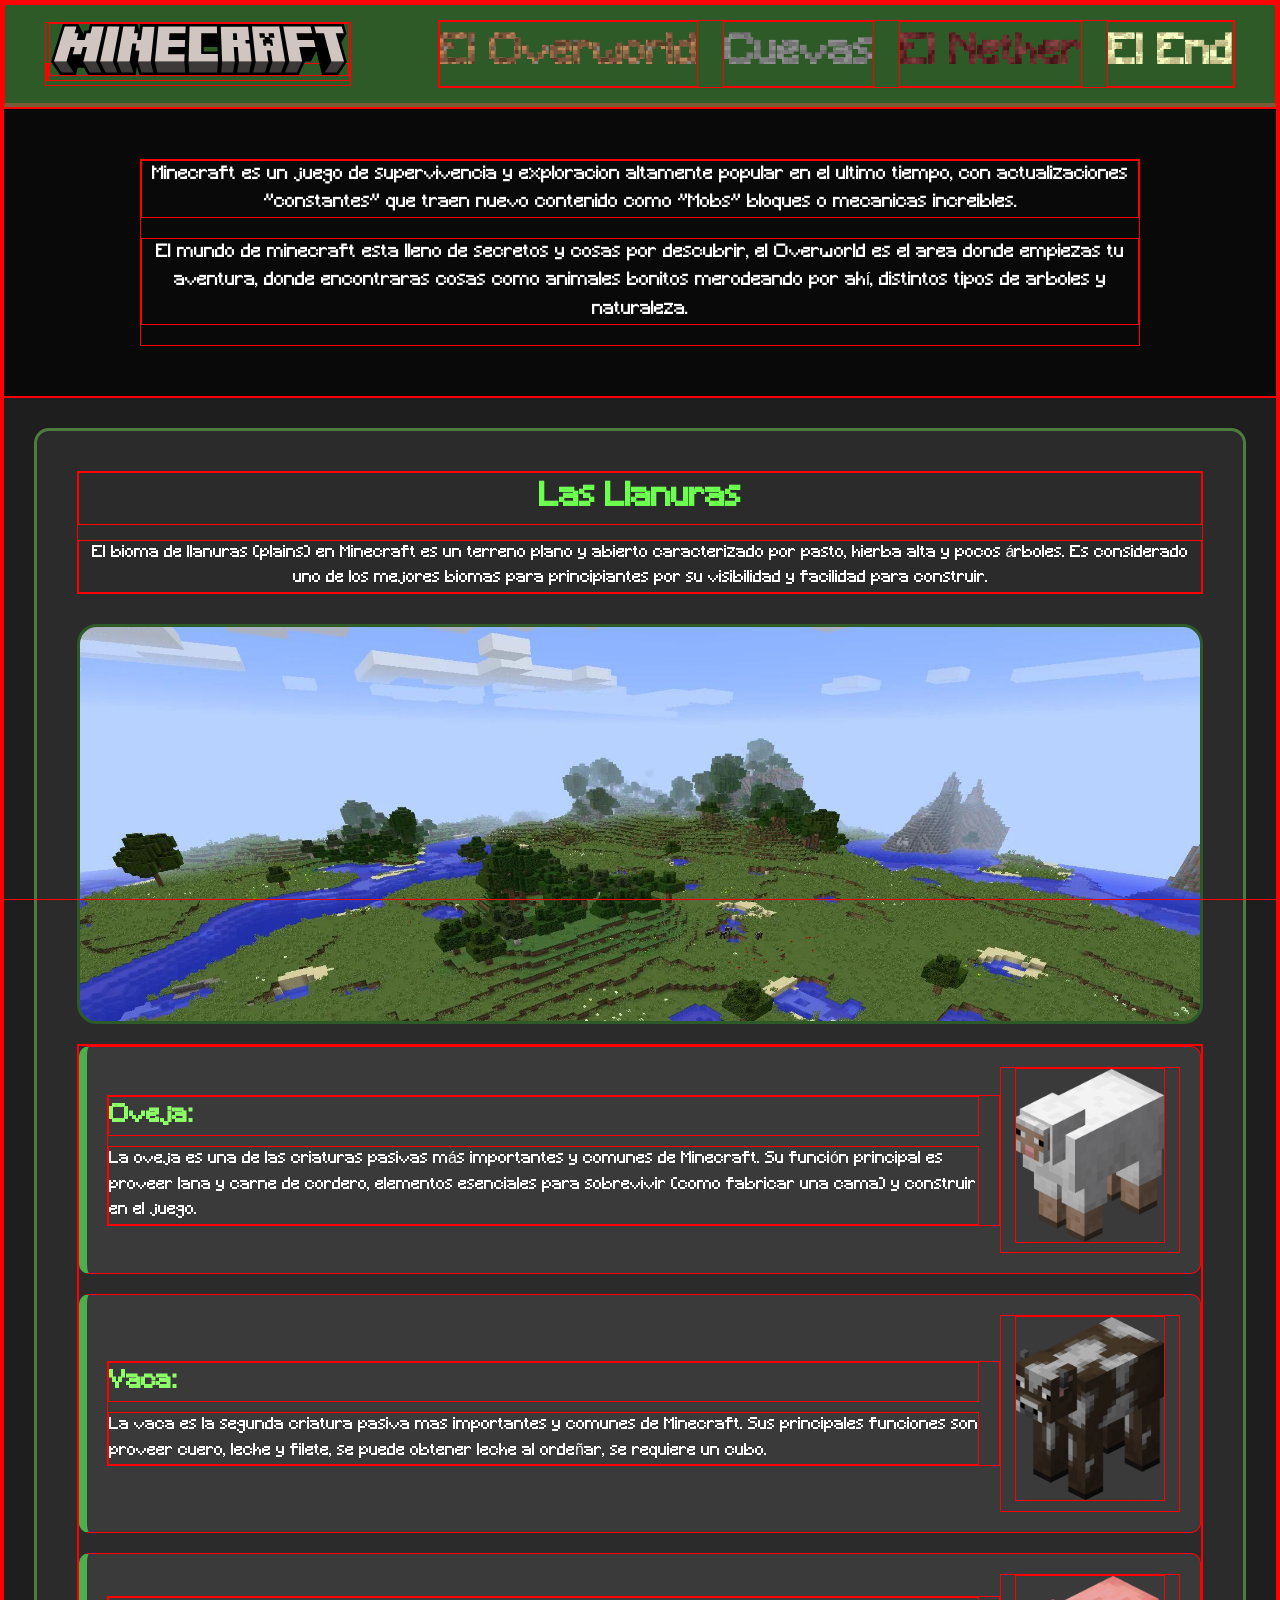
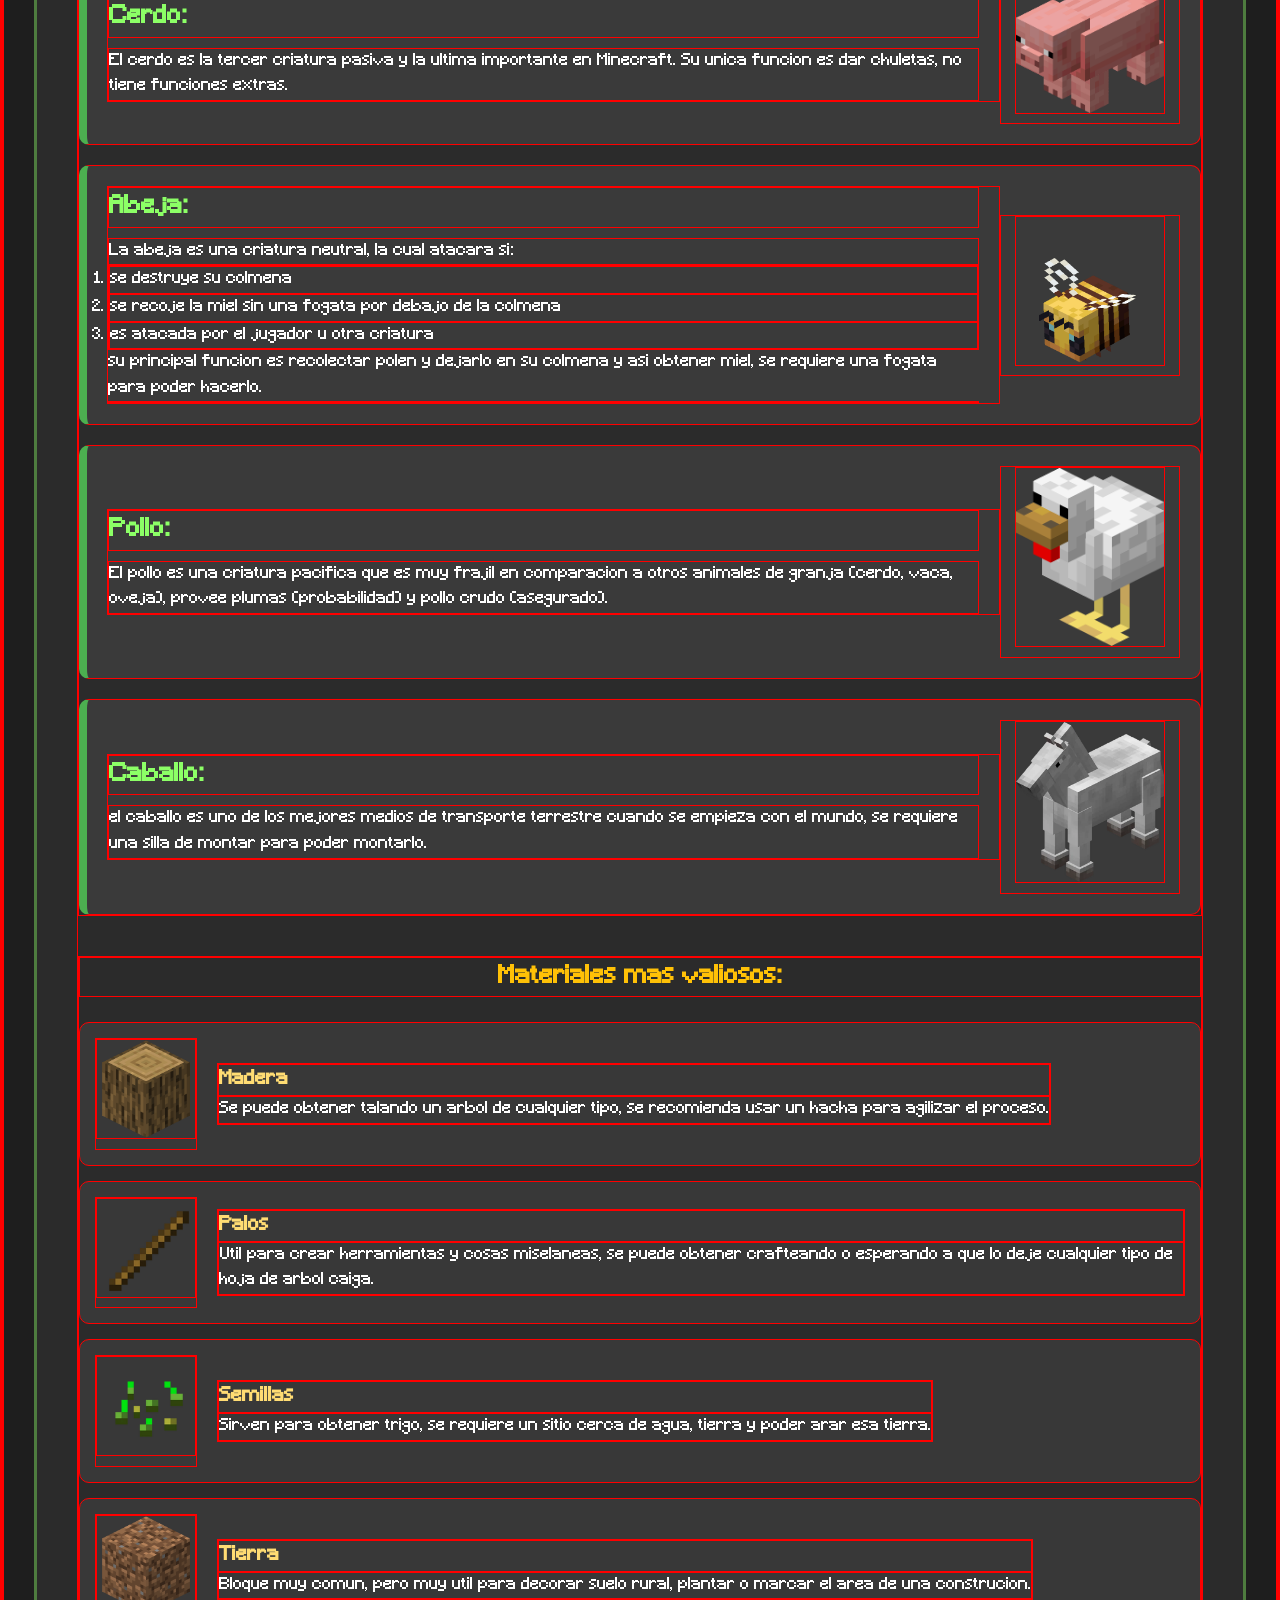
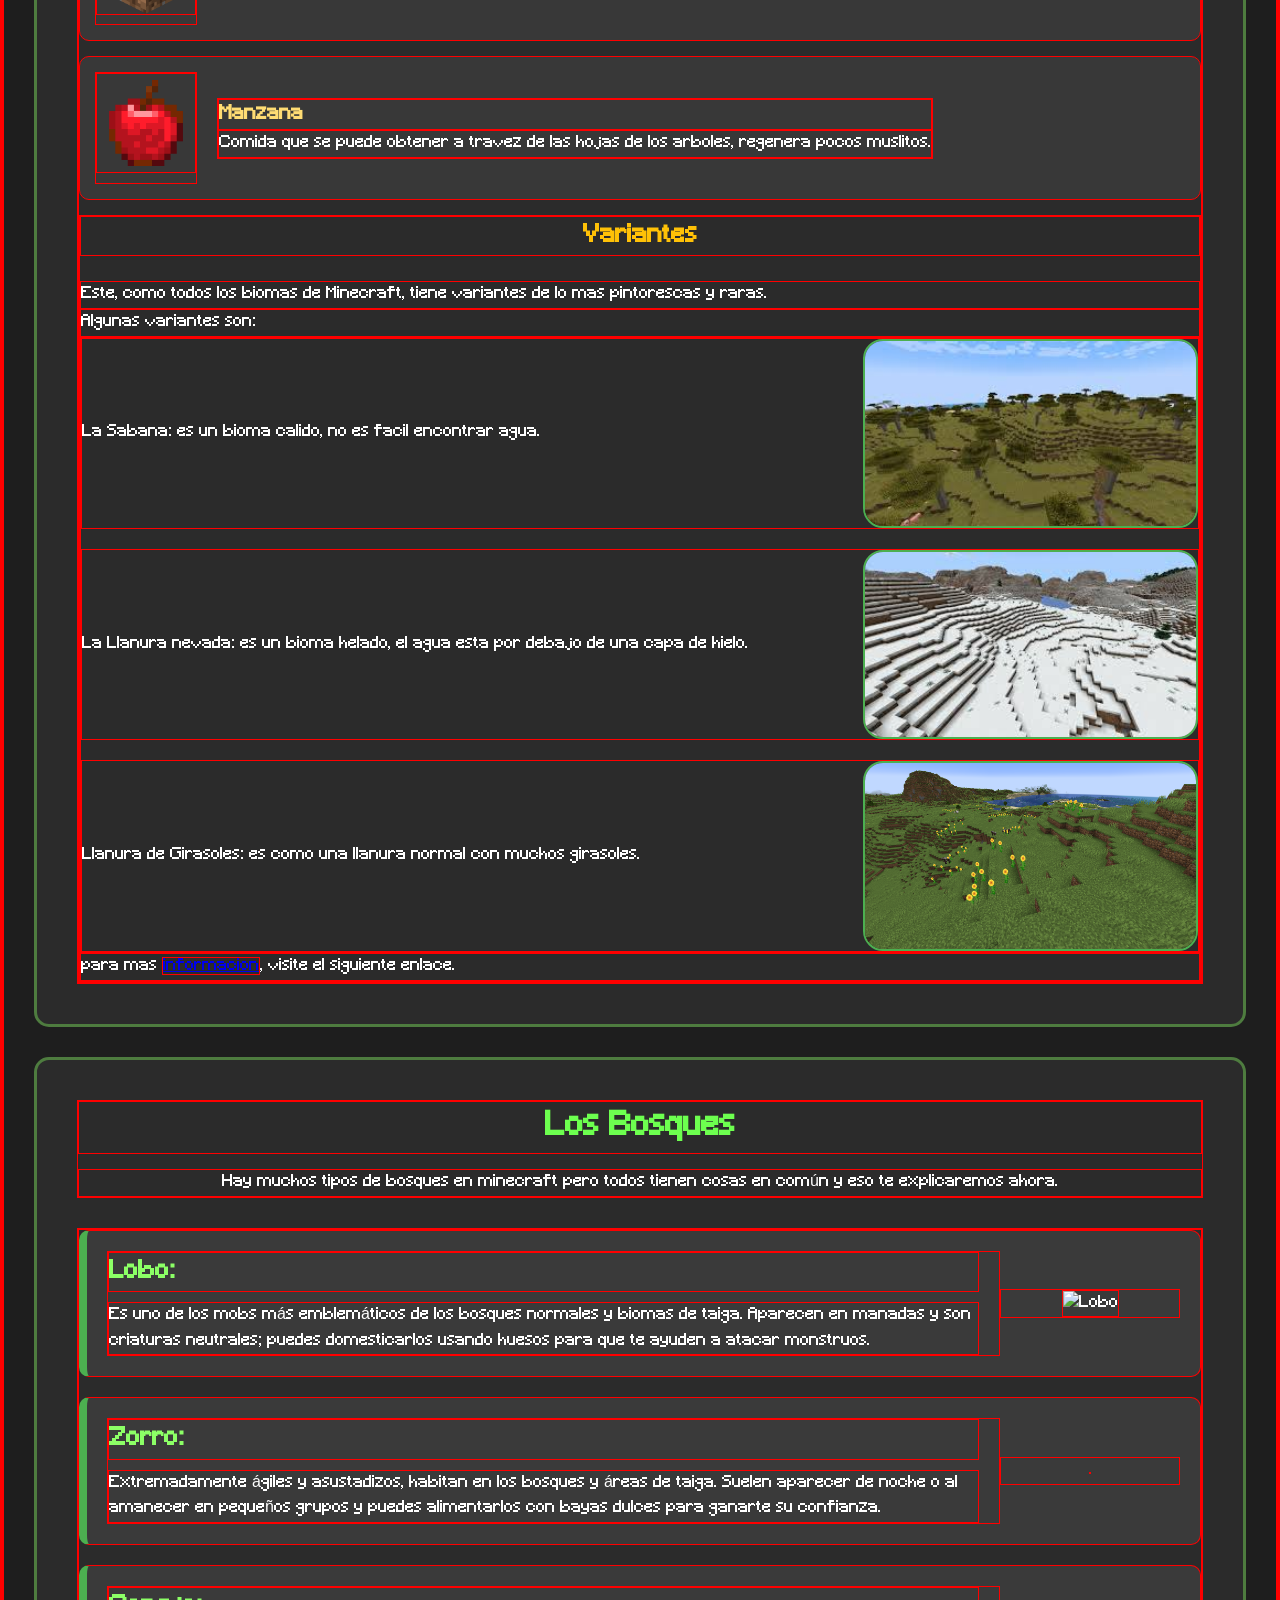
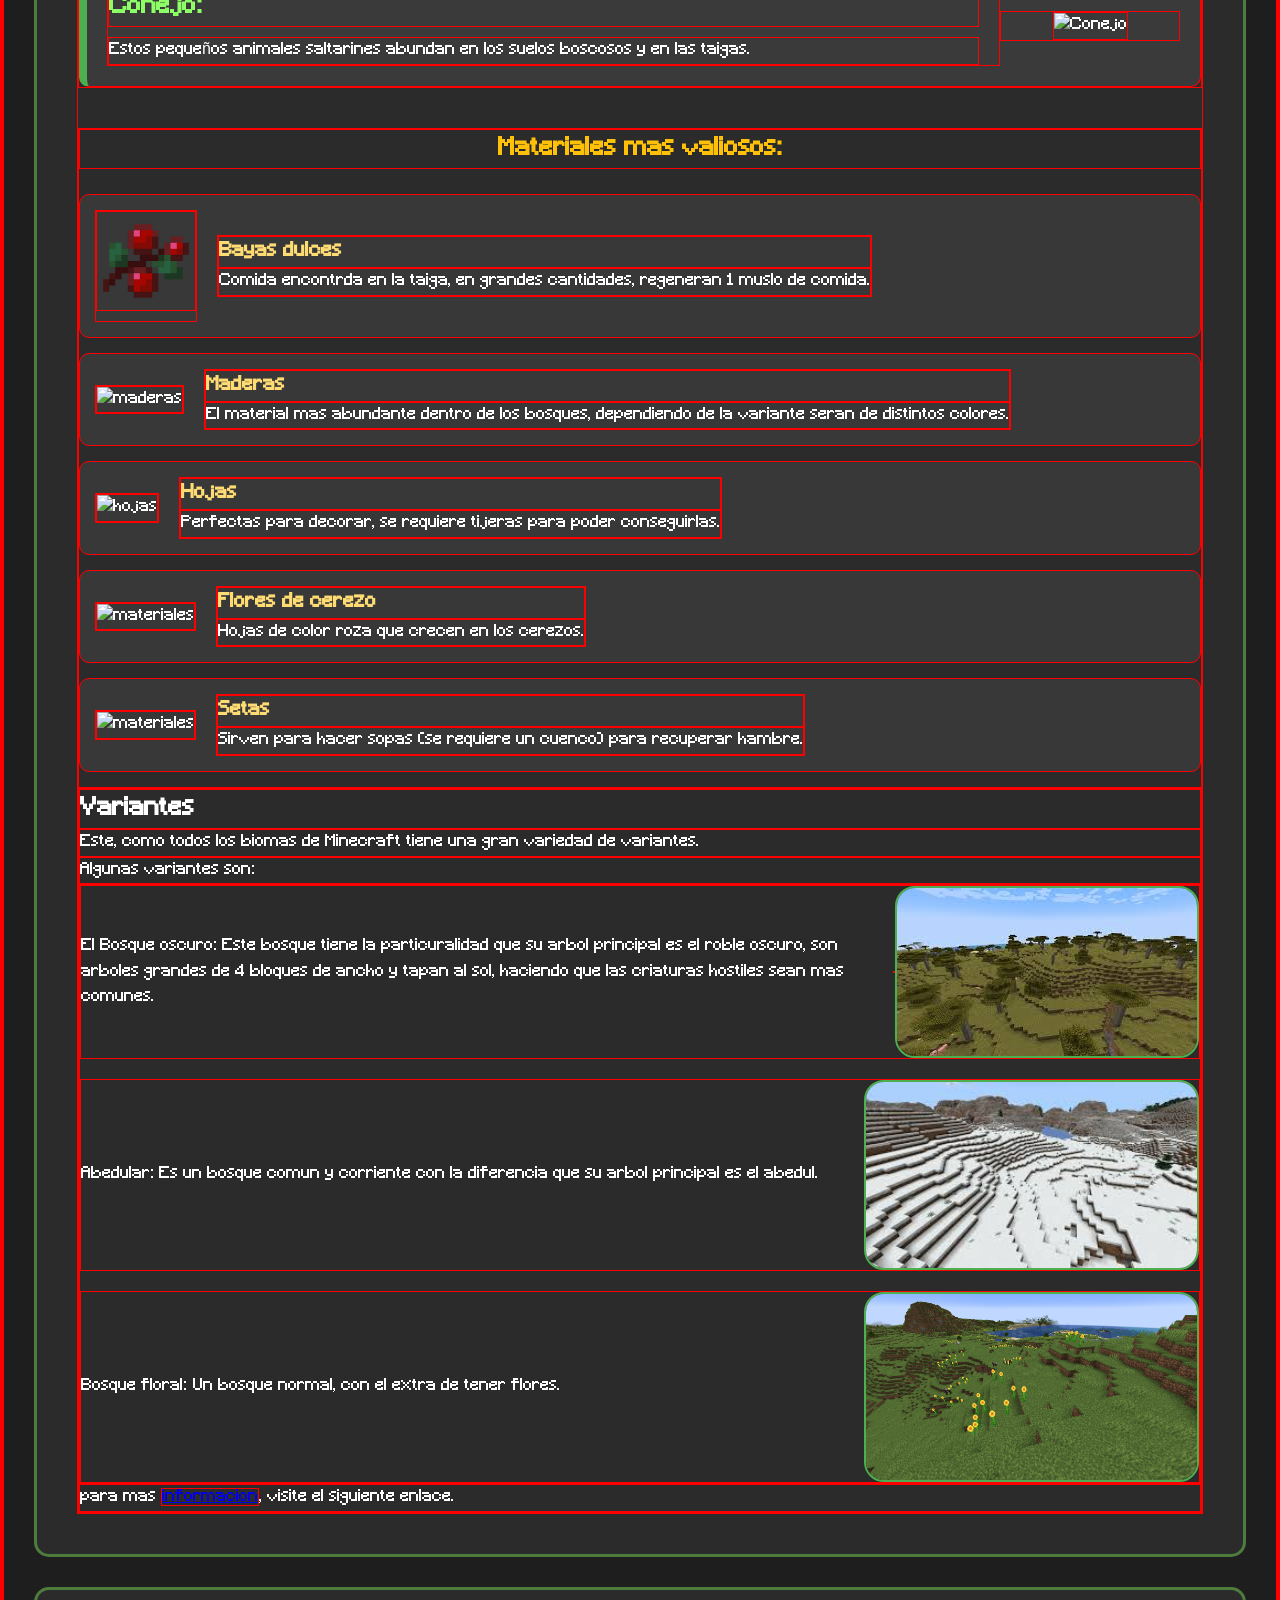
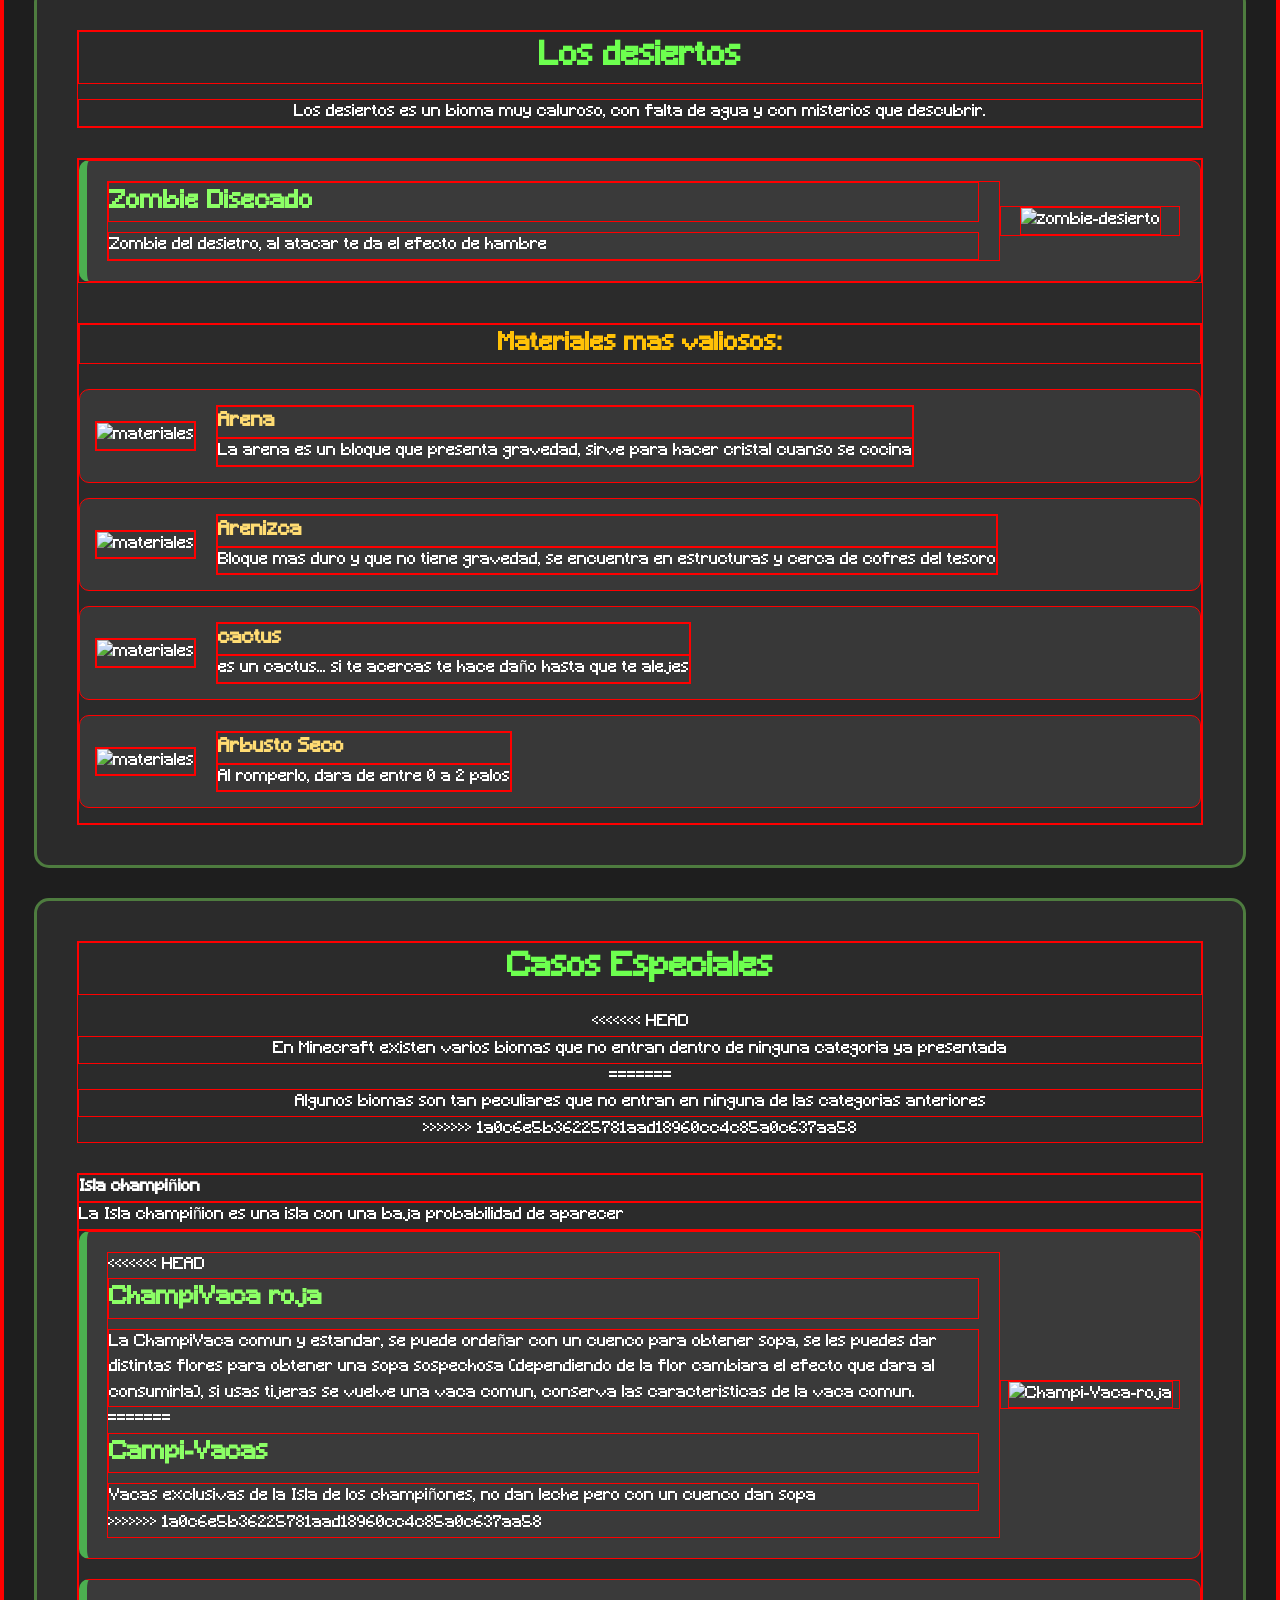
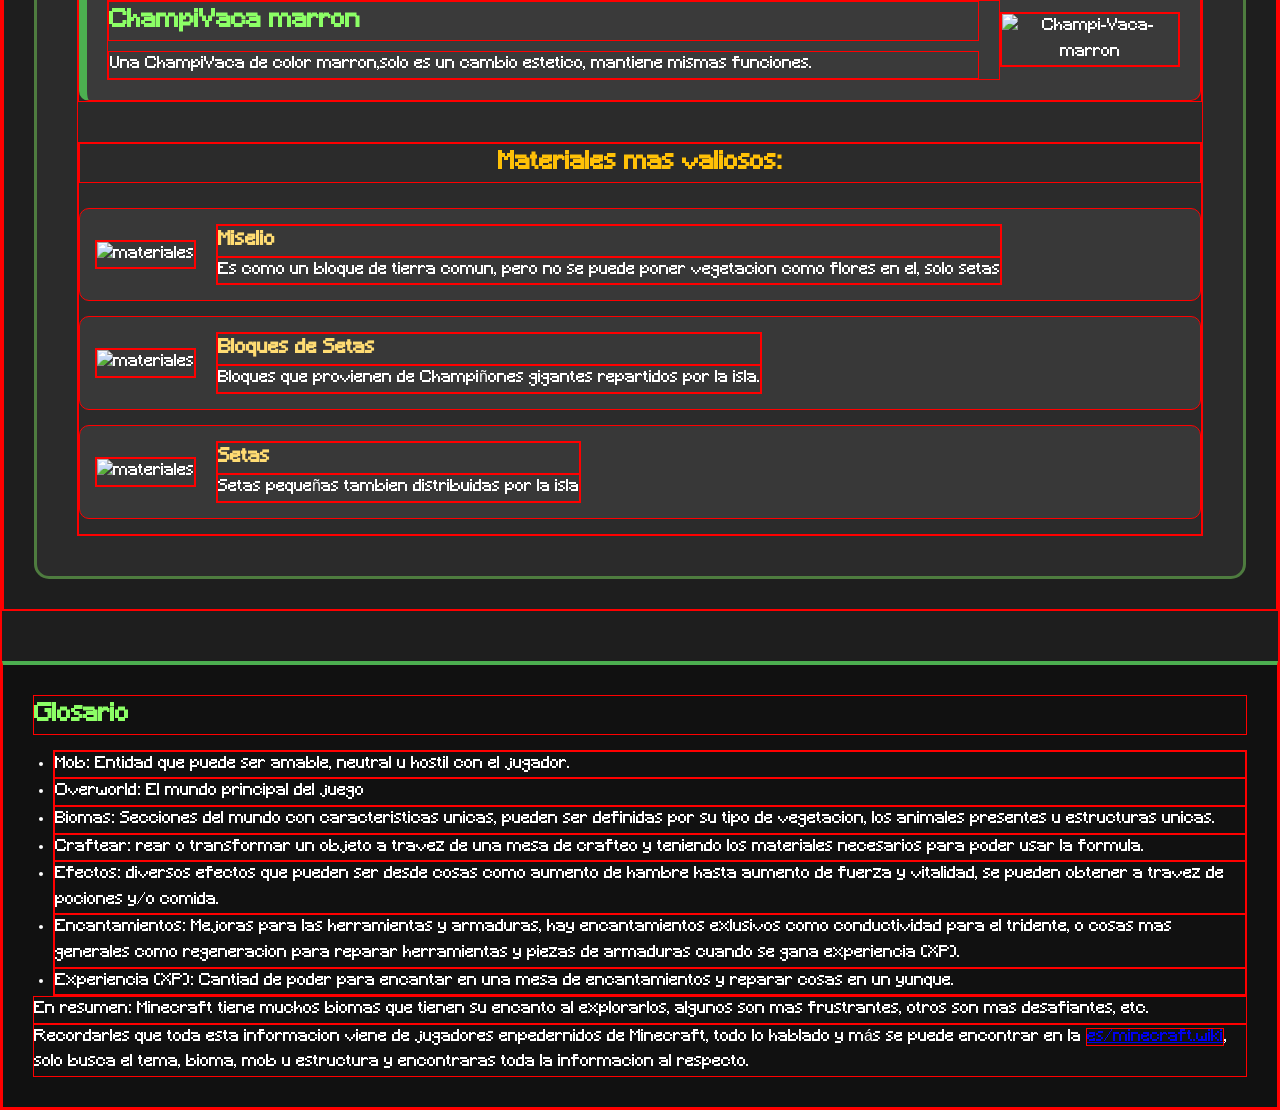
==== commit 21ccd609: "Update index.html" ====
--- a/index.html
+++ b/index.html
@@ -392,7 +392,11 @@
             <section class="bioma-Raros">
                 <div class="intro-bioma-over">
                     <h2>Casos Especiales</h2>
+<<<<<<< HEAD
                     <p>En Minecraft existen varios biomas que no entran dentro de ninguna categoria ya presentada</p>
+=======
+                    <p>Algunos biomas son tan peculiares que no entran en ninguna de las categorias anteriores</p>
+>>>>>>> 1a0c6e5b36225781aad18960cc4c85a0c637aa58
                 </div>
                 <div class="Bioma raro">
                     <h4>Isla champiñion</h4>
@@ -400,12 +404,17 @@
                     <div class="mobs-over"><!--Agrega solo lo exclusivo del bioma-->
                         <div class="mob-over">
                             <div class="texto-mob-over">
+<<<<<<< HEAD
                                 <h2>ChampiVaca roja</h2>
                                 <p>La ChampiVaca comun y estandar, se puede ordeñar con un cuenco para obtener sopa,
                                     se les puedes dar distintas flores para obtener una
                                     sopa sospechosa (dependiendo de la flor cambiara el efecto que dara al consumirla),
                                     si usas
                                     tijeras se vuelve una vaca comun, conserva las caracteristicas de la vaca comun.</p>
+=======
+                                <h2>Campi-Vacas</h2>
+                                <p>Vacas exclusivas de la Isla de los champiñones, no dan leche pero con un cuenco dan sopa</p>
+>>>>>>> 1a0c6e5b36225781aad18960cc4c85a0c637aa58
                             </div>
                             <div class="img-mob-over">
                                 <img src="/static/images/" alt="Champi-Vaca-roja">
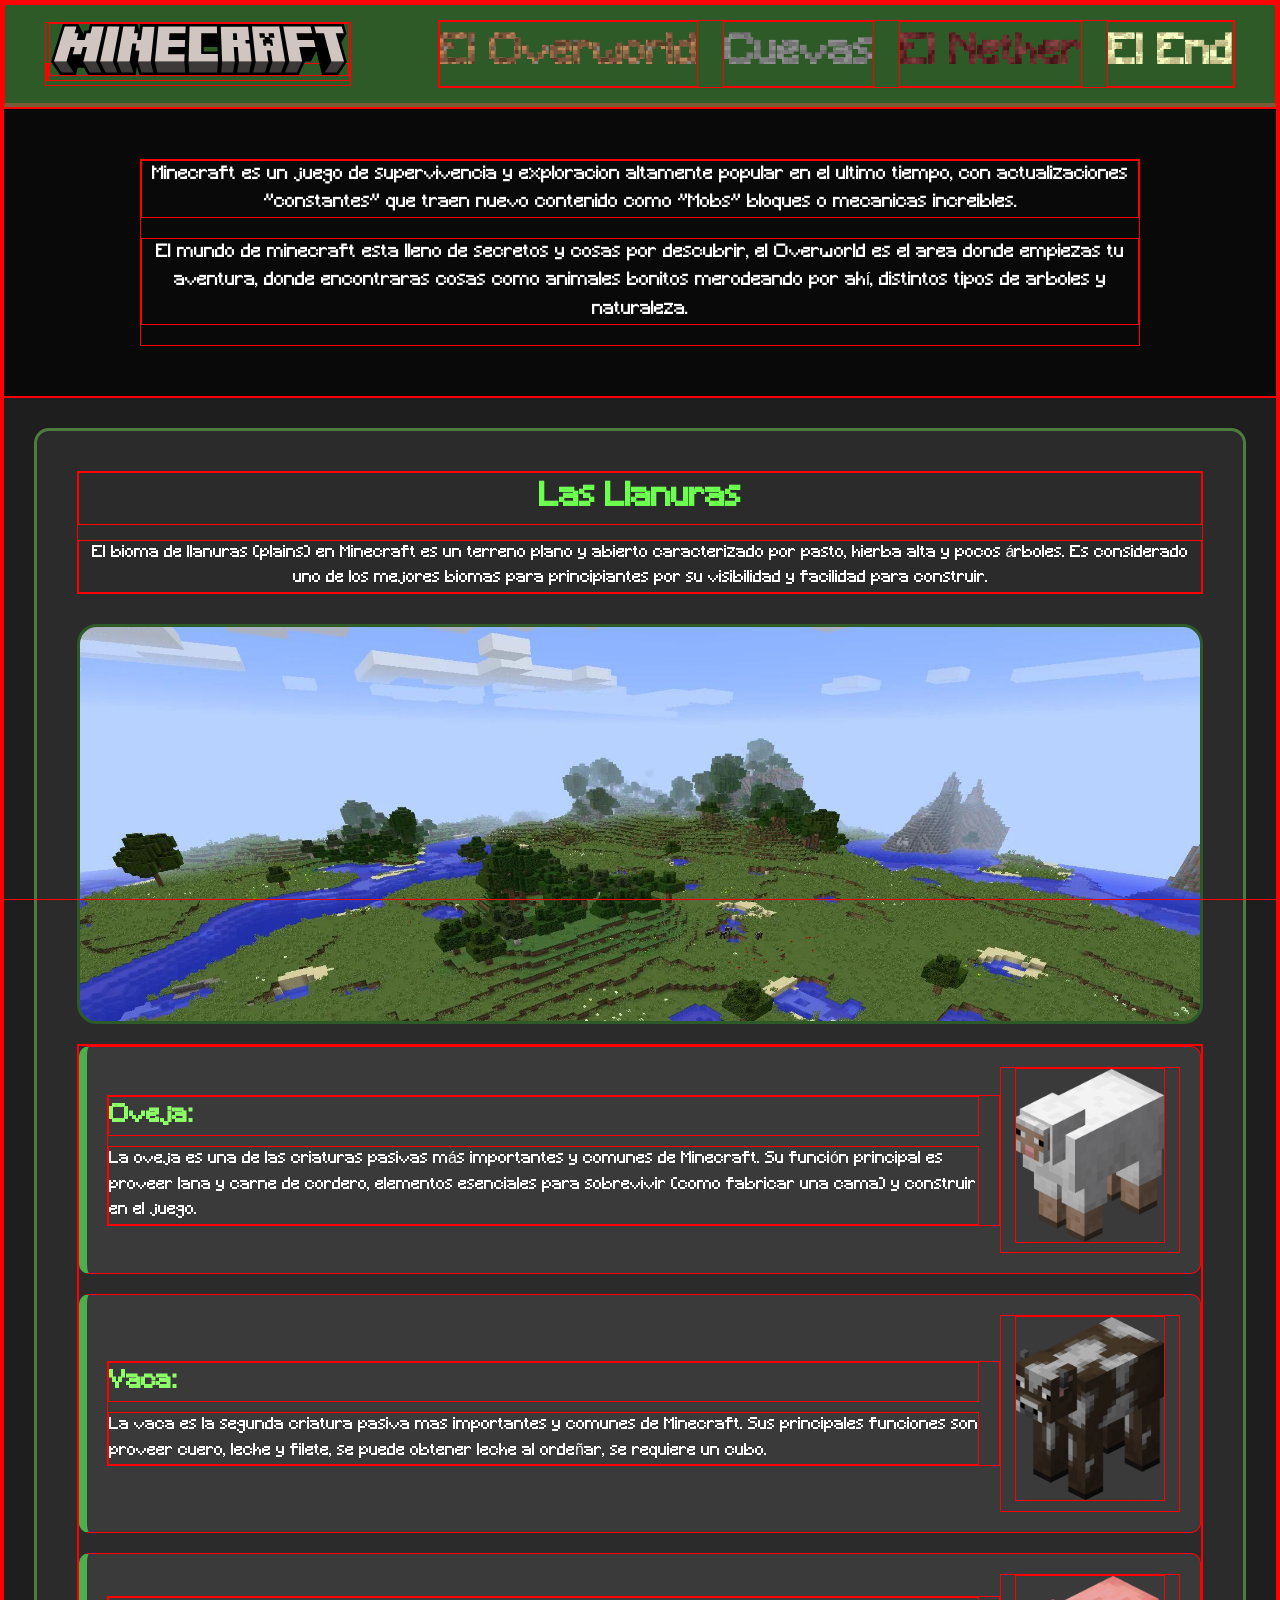
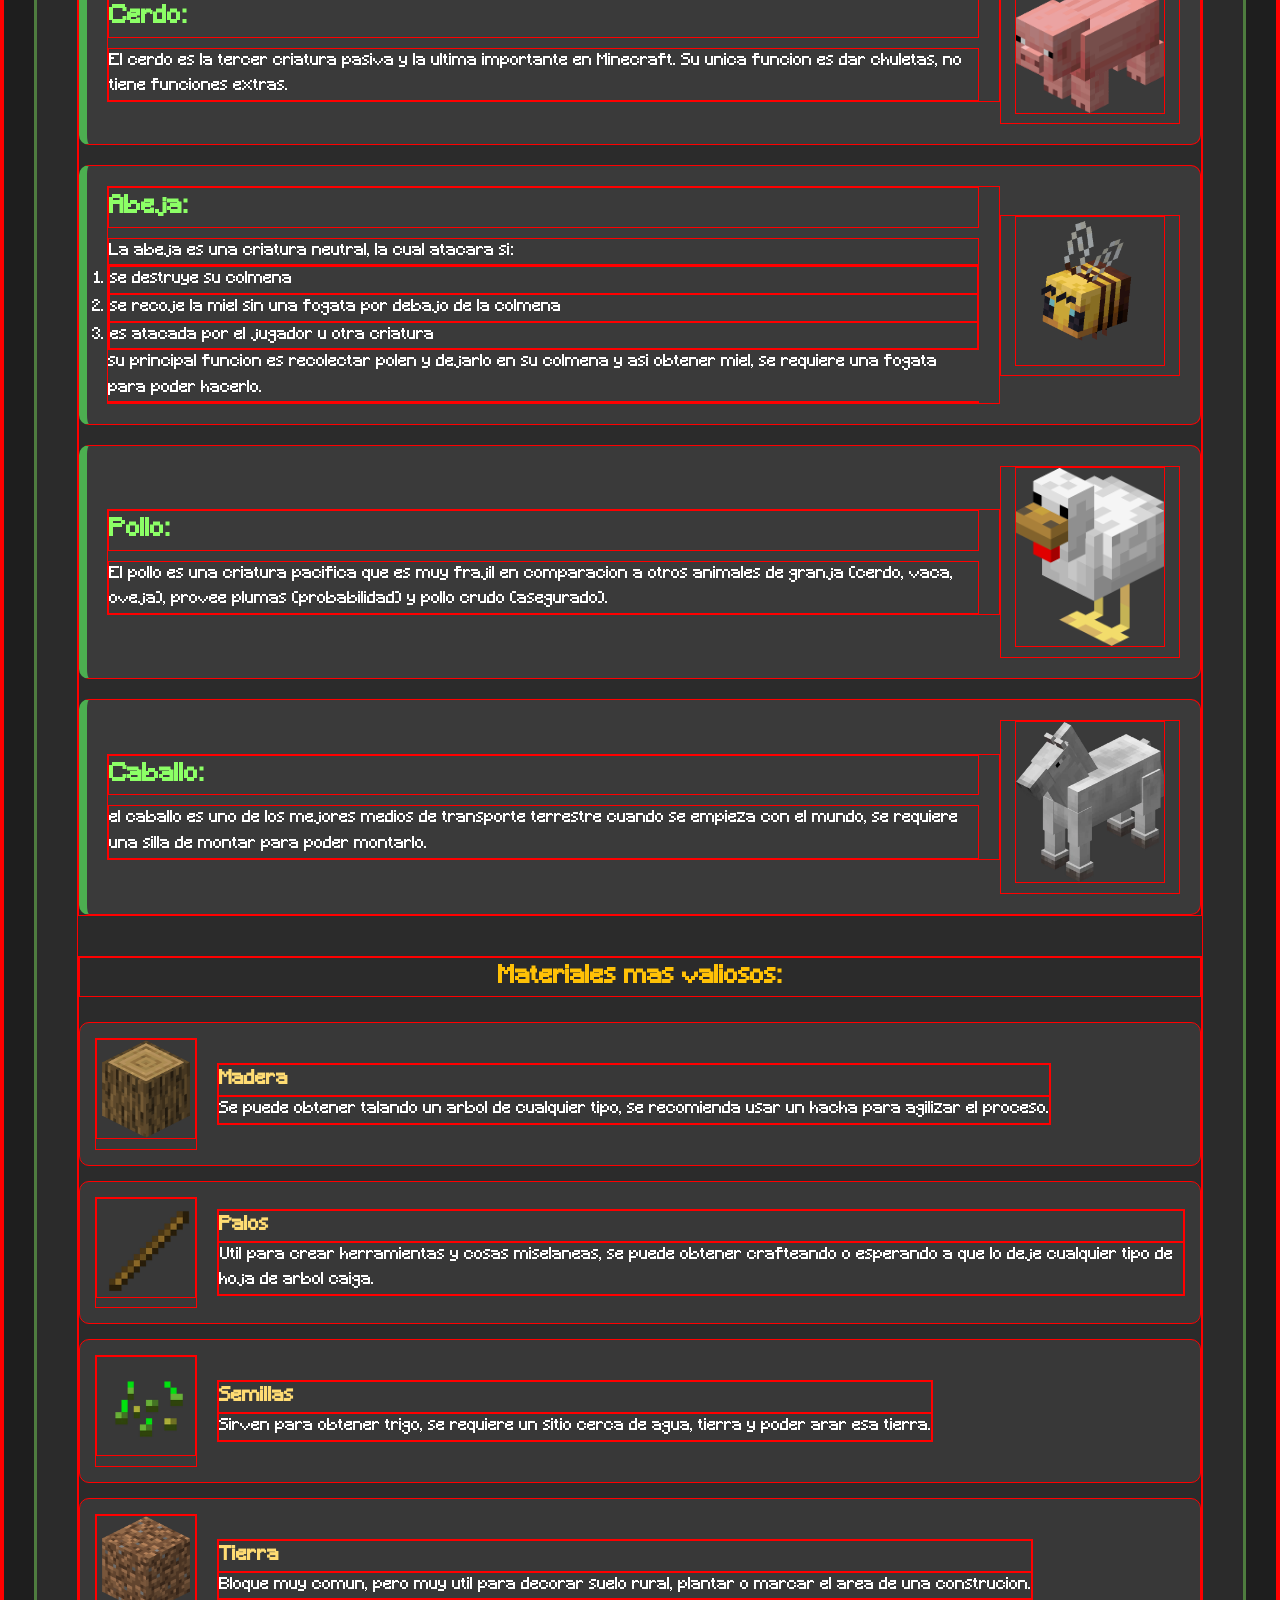
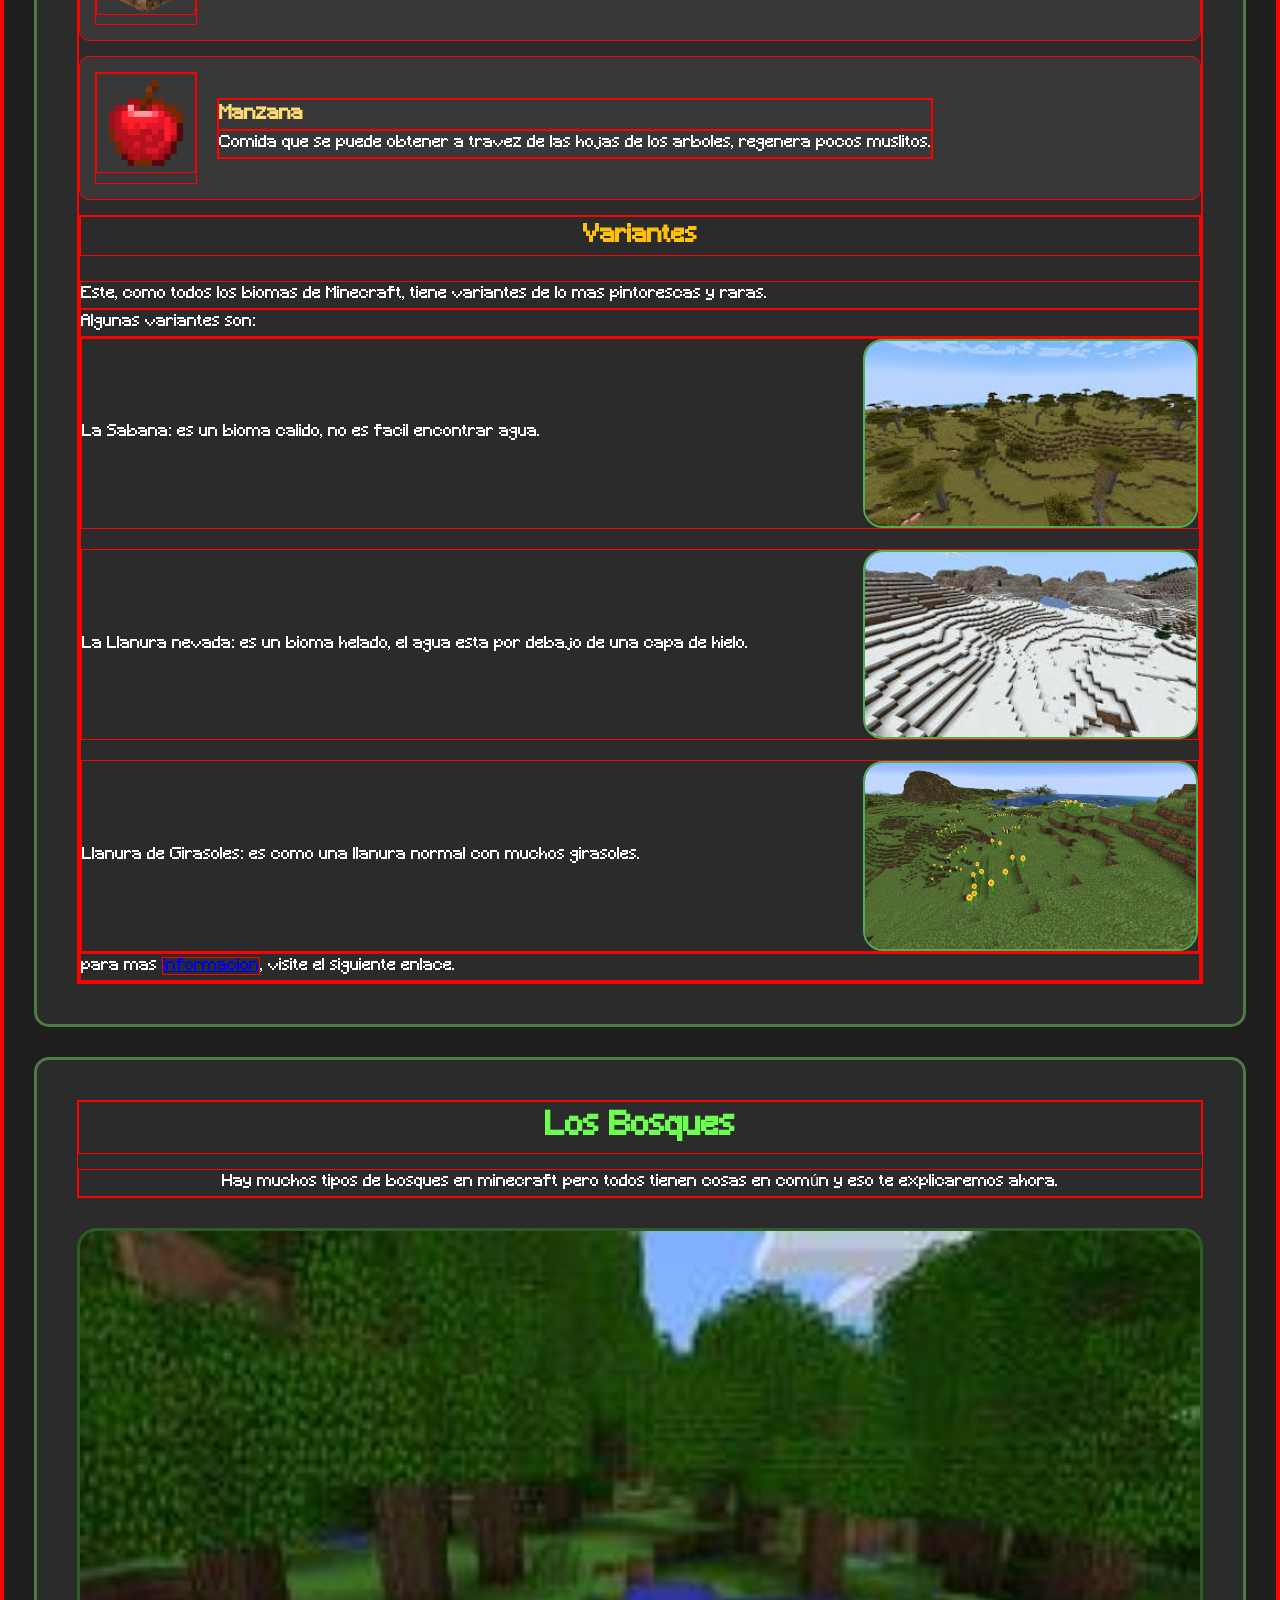
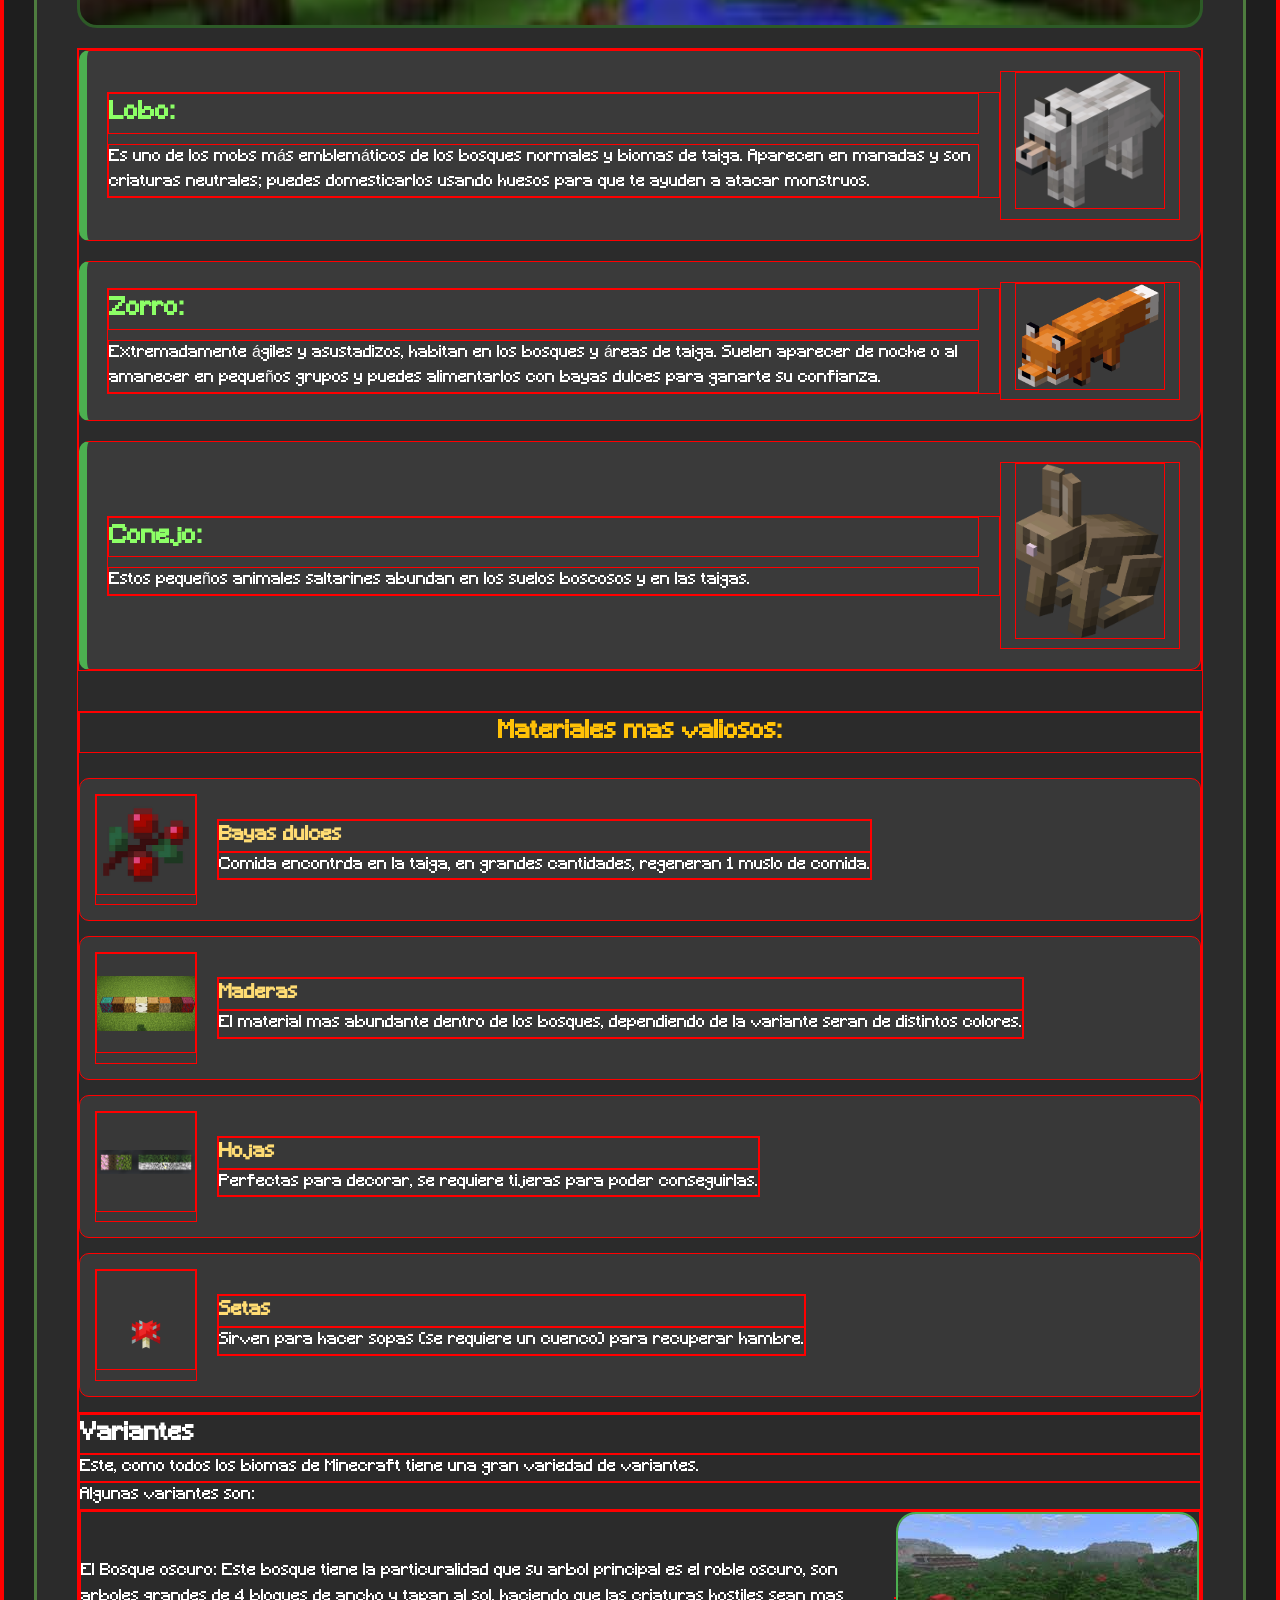
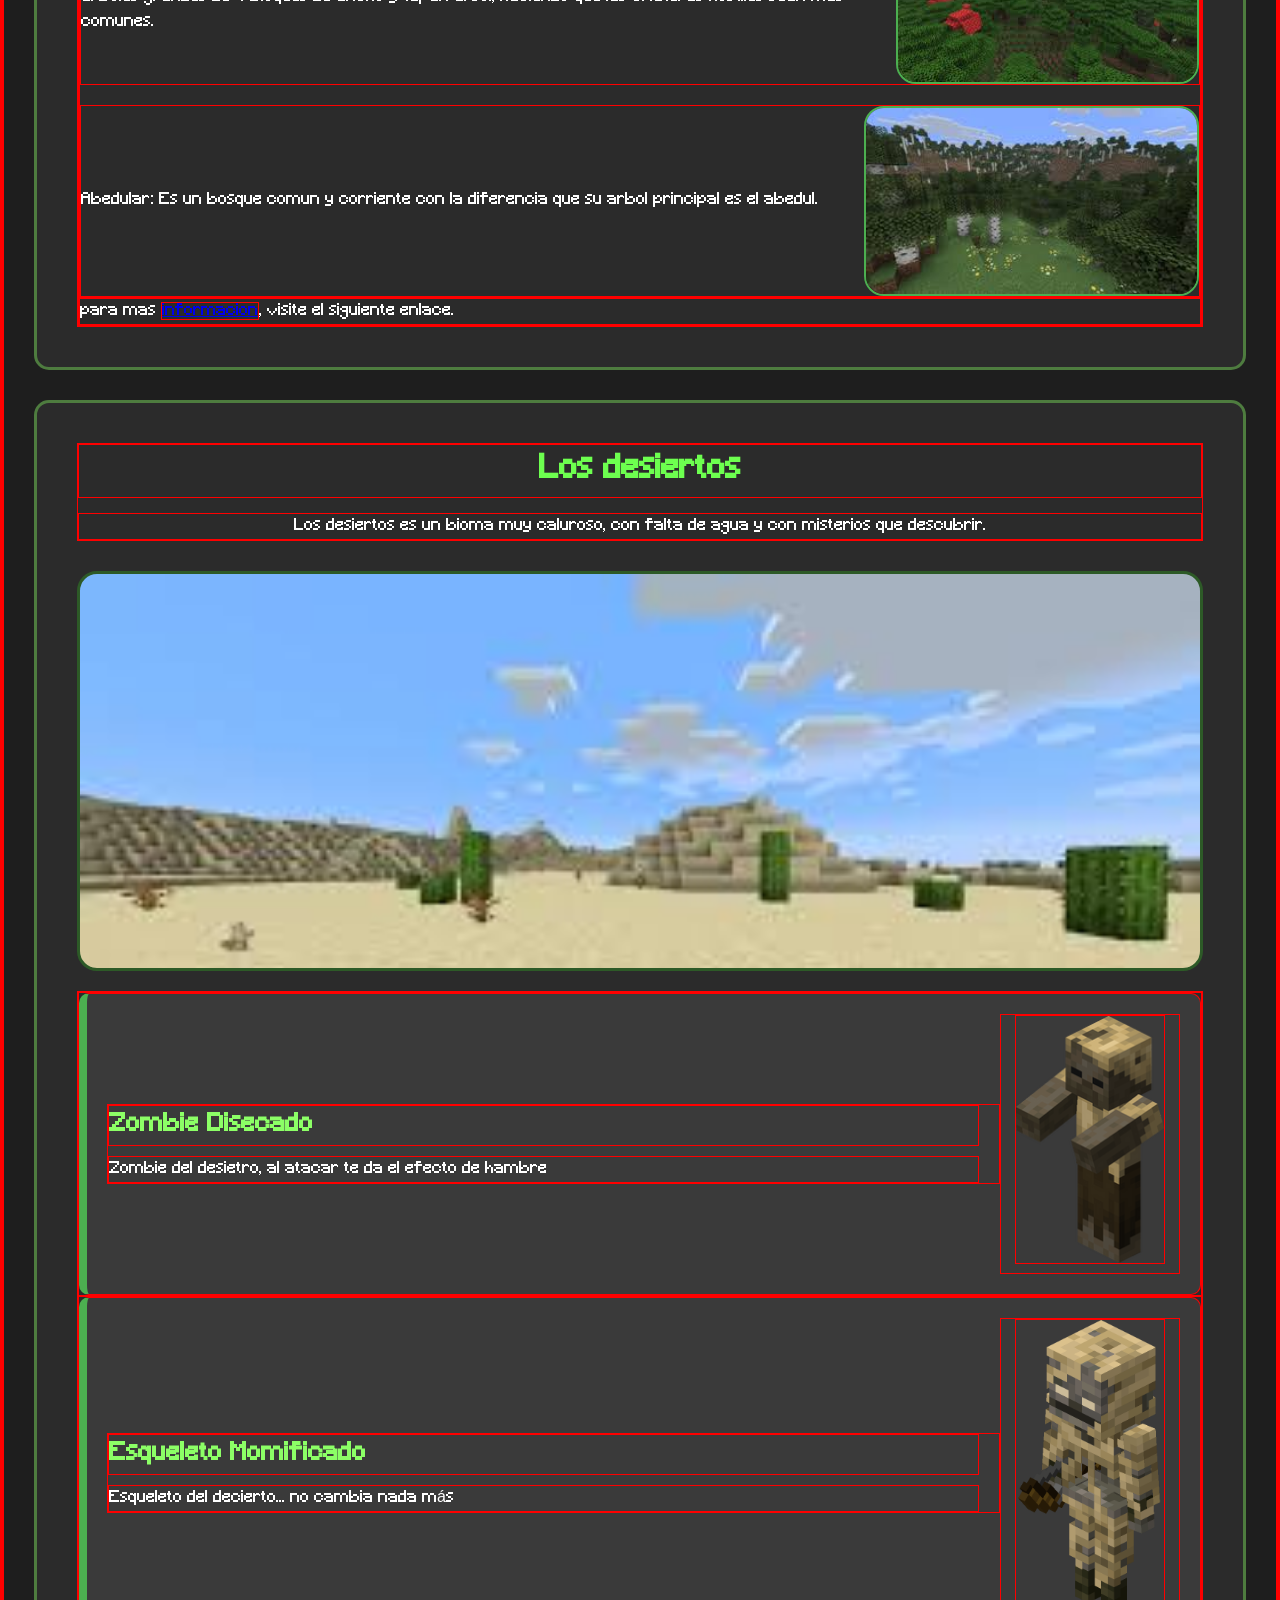
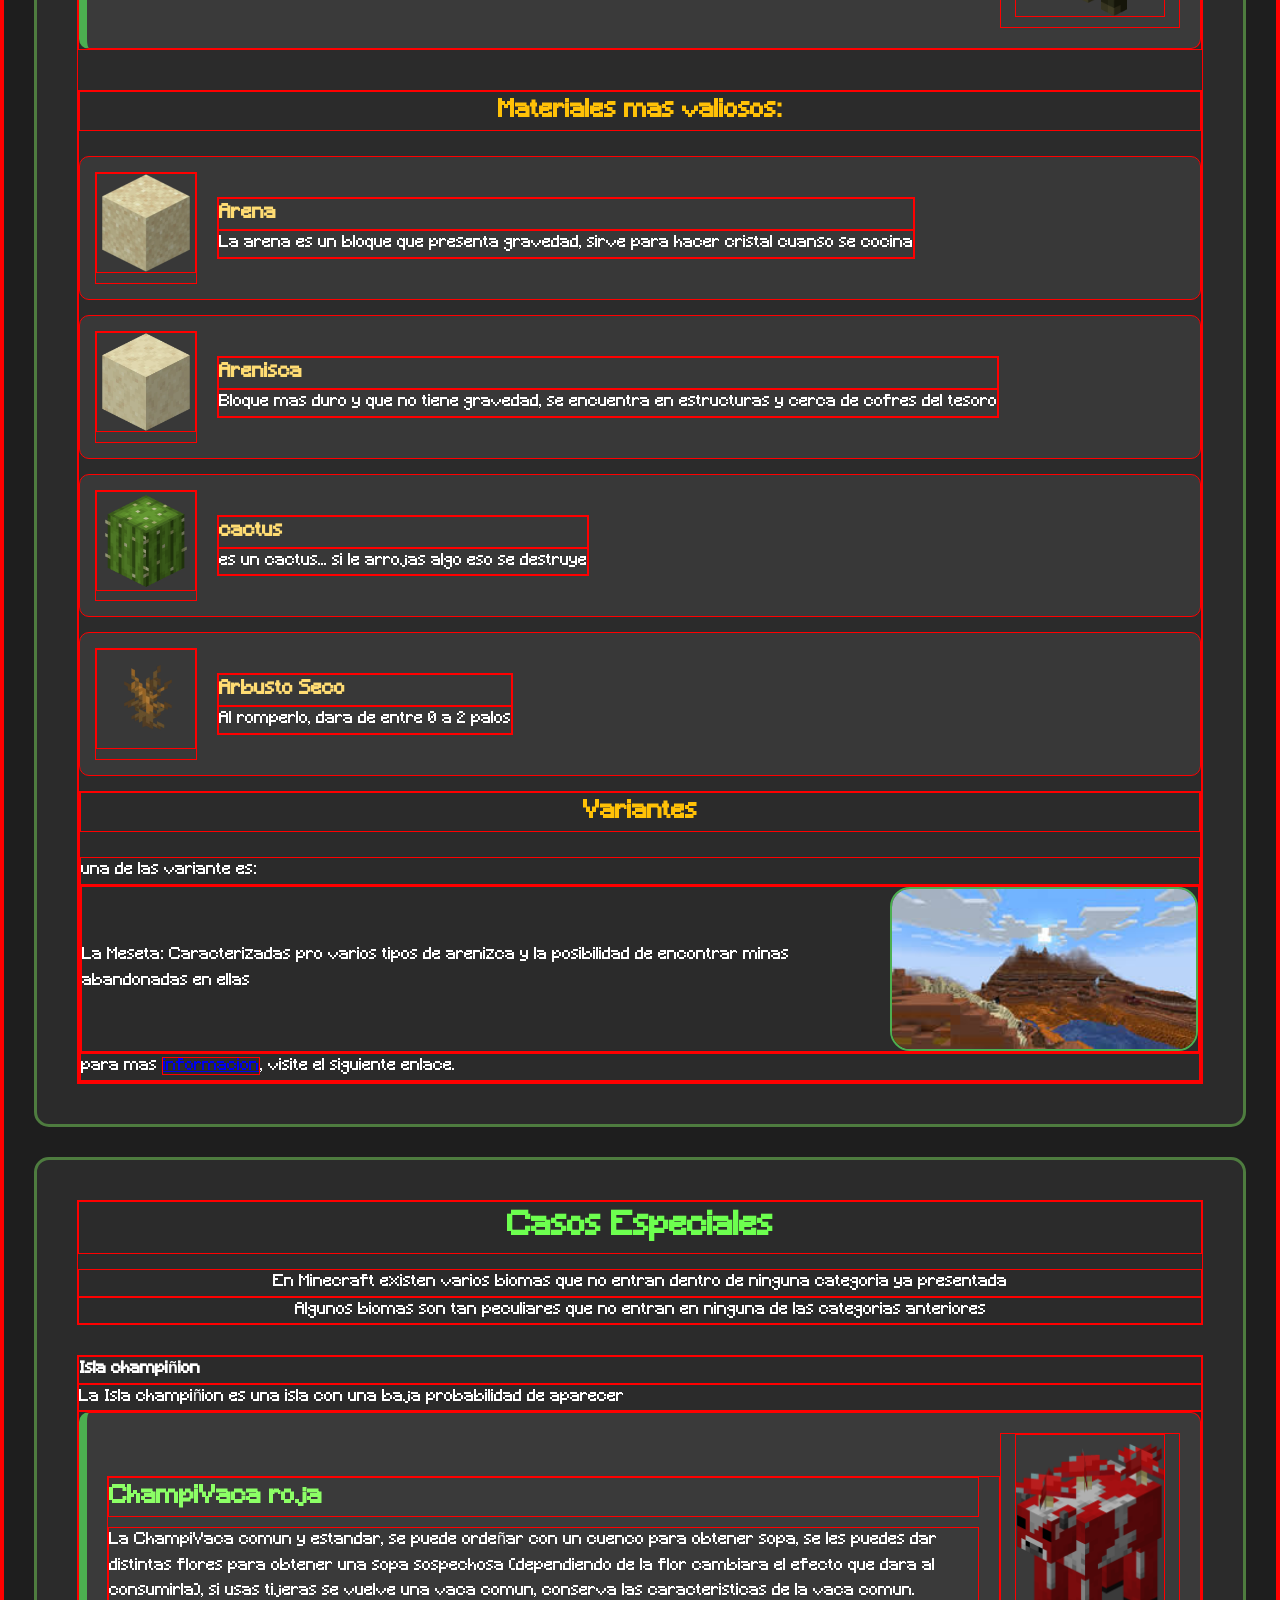
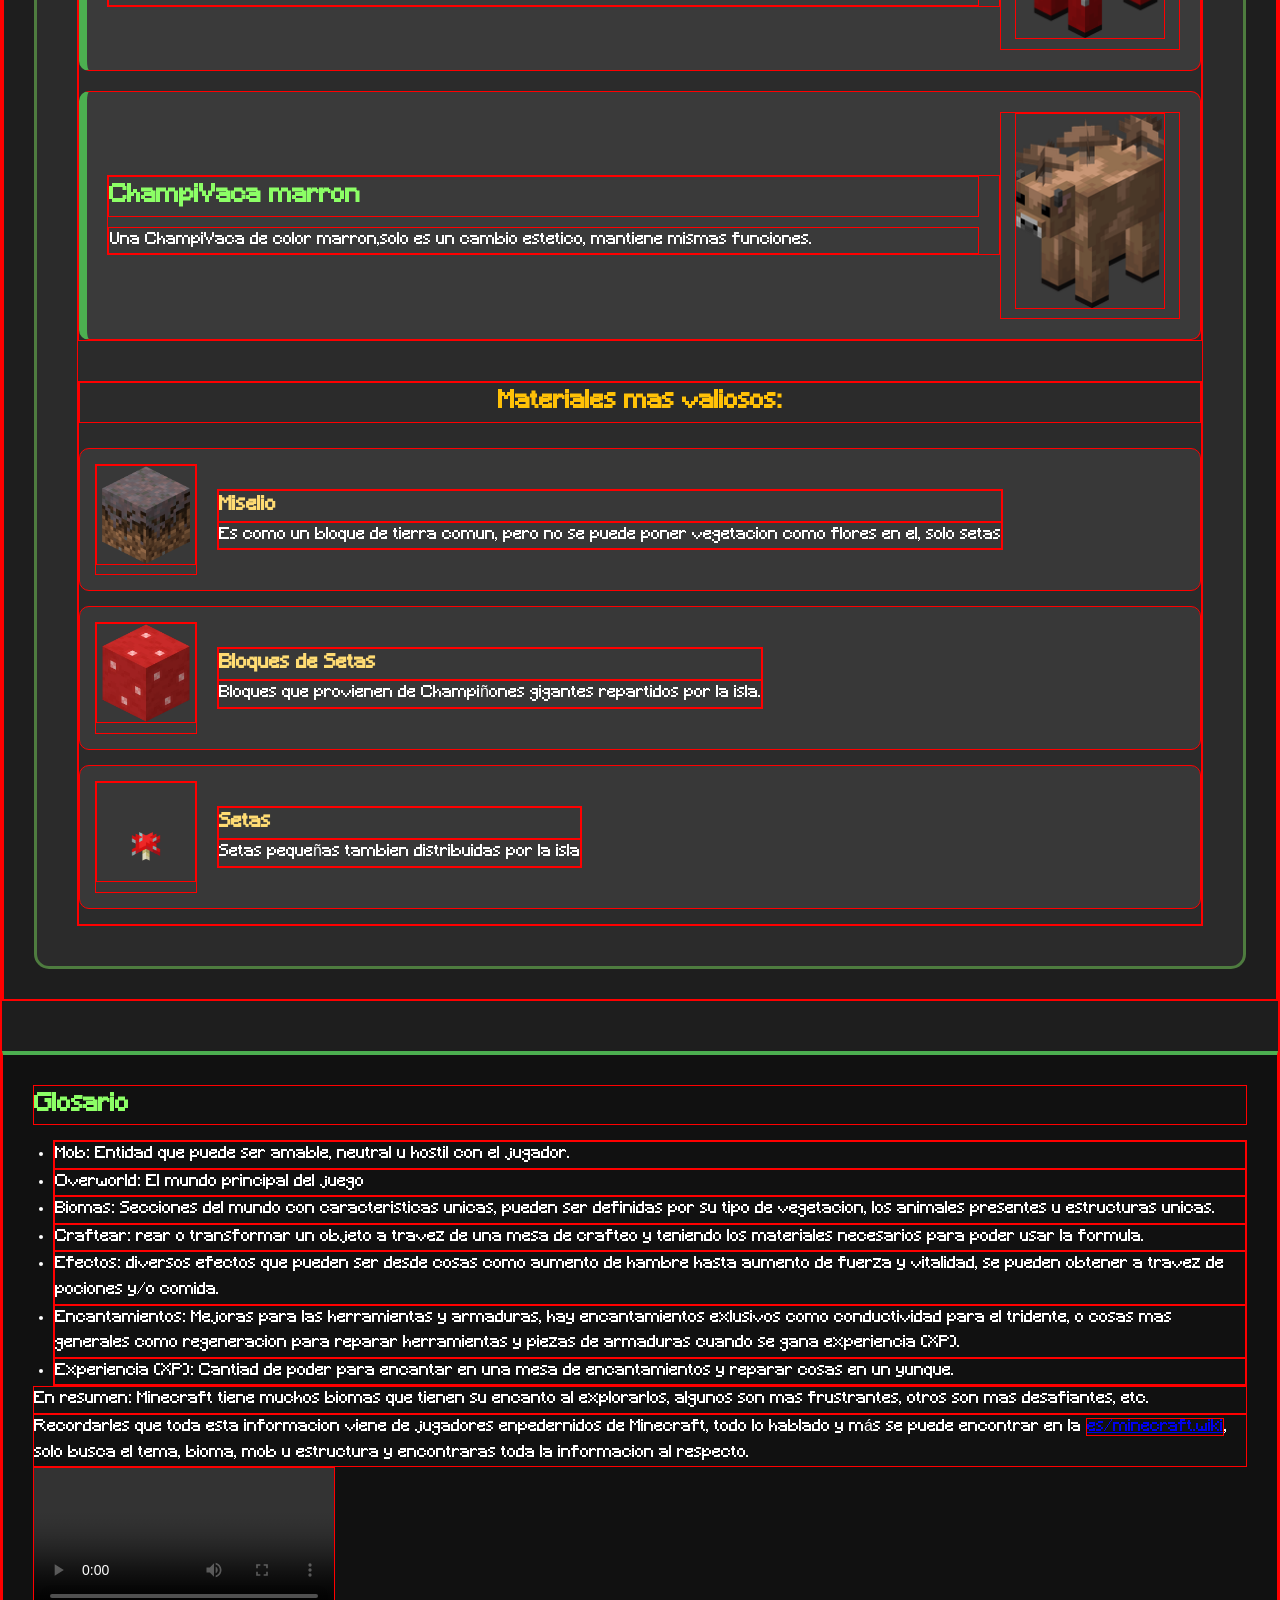
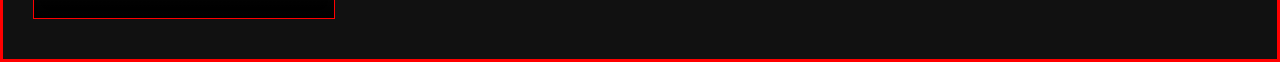
==== commit ffc2235b: "actualización" ====
--- a/index.html
+++ b/index.html
@@ -15,7 +15,7 @@
             <nav class="navbar">
                 <div class="logodiv">
                     <a
-                        href="https://encrypted-tbn0.gstatic.com/images?q=tbn:ANd9GcQemG36XY16XpQ_nPccgK0RSijWy_nwP2O5fw&s">
+                        href="https://skmedix.pl/">
                         <i class="bi bi-controller"></i><img class="logo" src="/static/images/logo.svg">
                     </a>
                 </div>
@@ -217,6 +217,8 @@
                     <p>Hay muchos tipos de bosques en minecraft pero todos tienen cosas en común
                         y eso te explicaremos ahora.</p>
                 </div>
+                <div class="img-bioma-b">
+                </div>
                 <div class="elementos-Bosque">
                     <div class="mobs-over">
                         <div class="mob-over">
@@ -228,7 +230,7 @@
                                 </p>
                             </div>
                             <div class="img-mob-over">
-                                <img src="/static/images/" alt="Lobo">
+                                <img src="/static/images/Wolf.webp" alt="Lobo">
                             </div>
                         </div>
                         <div class="mob-over">
@@ -239,7 +241,7 @@
                                     alimentarlos con bayas dulces para ganarte su confianza.</p>
                             </div>
                             <div class="img-mob-over">
-                                <img src="/static/images/" alt="">
+                                <img src="/static/images/Fox.webp" alt="fox">
                             </div>
                         </div>
                         <div class="mob-over">
@@ -249,7 +251,7 @@
                                     boscosos y en las taigas.</p>
                             </div>
                             <div class="img-mob-over">
-                                <img src="/static/images/" alt="Conejo">
+                                <img src="/static/images/conejo.webp" alt="Conejo">
                             </div>
                         </div>
                     </div>
@@ -267,7 +269,7 @@
                         </div>
                         <div class="Material">
                             <div class="img-mats-over">
-                                <img src="/static/images/" alt="maderas">
+                                <img src="/static/images/maderas.jpg" alt="maderas">
                             </div>
                             <div class="texto-mats-over">
                                 <h3>Maderas</h3>
@@ -278,7 +280,7 @@
                         </div>
                         <div class="Material">
                             <div class="img-mats-over">
-                                <img src="/static/images/" alt="hojas">
+                                <img src="/static/images/hojas.PNG" alt="hojas">
                             </div>
                             <div class="texto-mats-over">
                                 <h3>Hojas</h3>
@@ -288,16 +290,7 @@
                         </div>
                         <div class="Material">
                             <div class="img-mats-over">
-                                <img src="/static/images/" alt="materiales">
-                            </div>
-                            <div class="texto-mats-over">
-                                <h3>Flores de cerezo</h3>
-                                <p>Hojas de color roza que crecen en los cerezos.</p>
-                            </div>
-                        </div>
-                        <div class="Material">
-                            <div class="img-mats-over">
-                                <img src="/static/images/" alt="materiales">
+                                <img src="/static/images/champi.png" alt="materiales">
                             </div>
                             <div class="texto-mats-over">
                                 <h3>Setas</h3>
@@ -315,16 +308,12 @@
                                 El Bosque oscuro: Este bosque tiene la particuralidad que
                                 su arbol principal es el roble oscuro, son arboles grandes de 4 bloques de ancho
                                 y tapan al sol, haciendo que las criaturas hostiles sean mas comunes.</p>
-                                <img class="variante" src="/static/images/sabana.jfif" alt="Bosque-oscuro">
+                                <img class="variante" src="/static/images/bosque oscuro.jfif" alt="Bosque-oscuro">
                             </li>
                             <li>
                                 Abedular: Es un bosque comun y corriente con la diferencia
                                 que su arbol principal es el abedul.
-                                <img class="variante" src="/static/images/llanura-nevada.jfif" alt="Abedular">
-                            </li>
-                            <li>
-                                Bosque floral: Un bosque normal, con el extra de tener flores.
-                                <img class="variante" src="/static/images/sun-plains.png" alt="bosque-flor">
+                                <img class="variante" src="/static/images/abedular.jfif" alt="Abedular">
                             </li>
                         </ul>
                         <p>para mas <a href="https://es.minecraft.wiki/w/Llanura" target="_blank">informacion</a>,
@@ -336,6 +325,8 @@
                     <h2>Los desiertos</h2>
                     <p>Los desiertos es un bioma muy caluroso, con falta de agua y con misterios que descubrir.</p>
                 </div>
+                <div class="img-bioma-d">
+                </div>
                 <div class="elementos-desiertos">
                     <div class="mobs-over">
                         <div class="mob-over">
@@ -344,7 +335,18 @@
                                 <p>Zombie del desietro, al atacar te da el efecto de hambre</p>
                             </div>
                             <div class="img-mob-over">
-                                <img src="/static/images/" alt="zombie-desierto">
+                                <img src="/static/images/zombei.png" alt="zombie-desierto">
+                            </div>
+                        </div>
+                    </div>
+                                        <div class="mobs-over">
+                        <div class="mob-over">
+                            <div class="texto-mob-over">
+                                <h2>Esqueleto Momificado</h2>
+                                <p>Esqueleto del decierto... no cambia nada más</p>
+                            </div>
+                            <div class="img-mob-over">
+                                <img src="/static/images/momifiado.png" alt="esquelto-desierto">
                             </div>
                         </div>
                     </div>
@@ -352,7 +354,7 @@
                         <h2>Materiales mas valiosos:</h2>
                         <div class="Material">
                             <div class="img-mats-over">
-                                <img src="/static/images/" alt="materiales">
+                                <img src="/static/images/Arena.webp" alt="materiales">
                             </div>
                             <div class="texto-mats-over">
                                 <h3>Arena</h3>
@@ -362,41 +364,50 @@
                         </div>
                         <div class="Material">
                             <div class="img-mats-over">
-                                <img src="/static/images/" alt="materiales">
-                            </div>
-                            <div class="texto-mats-over">
-                                <h3>Arenizca</h3>
+                                <img src="/static/images/arenisca.webp" alt="materiales">
+                            </div>
+                            <div class="texto-mats-over">
+                                <h3>Arenisca</h3>
                                 <p>Bloque mas duro y que no tiene gravedad, se encuentra en estructuras y cerca de
                                     cofres del tesoro</p>
                             </div>
                         </div>
                         <div class="Material">
                             <div class="img-mats-over">
-                                <img src="/static/images/" alt="materiales">
+                                <img src="/static/images/Cactus.png" alt="materiales">
                             </div>
                             <div class="texto-mats-over">
                                 <h3>cactus</h3>
-                                <p>es un cactus... si te acercas te hace daño hasta que te alejes</p>
-                            </div>
-                        </div>
-                        <div class="Material">
-                            <div class="img-mats-over">
-                                <img src="/static/images/" alt="materiales">
+                                <p>es un cactus... si le arrojas algo eso se destruye</p>
+                            </div>
+                        </div>
+                        <div class="Material">
+                            <div class="img-mats-over">
+                                <img src="/static/images/Arbusto_muerto.webp" alt="materiales">
                             </div>
                             <div class="texto-mats-over">
                                 <h3>Arbusto Seco</h3>
                                 <p>Al romperlo, dara de entre 0 a 2 palos</p>
                             </div>
+                        </div>
+                                                <div class="variantes">
+                            <h2>Variantes</h2>
+                            <p>una de las variante es:</p>
+                            <ul>
+                                <li>
+                                    La Meseta: Caracterizadas pro varios tipos de arenizca y la posibilidad de encontrar minas abandonadas en ellas
+                                    <img class="variante" src="/static/images/mezera.jfif" alt="meseta">
+                                </li>
+                            </ul>
+                            <p>para mas <a href="https://es.minecraft.wiki/w/Desierto" target="_blank">informacion</a>,
+                                visite el siguiente enlace.</p>
                         </div>
             </section>
             <section class="bioma-Raros">
                 <div class="intro-bioma-over">
                     <h2>Casos Especiales</h2>
-<<<<<<< HEAD
                     <p>En Minecraft existen varios biomas que no entran dentro de ninguna categoria ya presentada</p>
-=======
                     <p>Algunos biomas son tan peculiares que no entran en ninguna de las categorias anteriores</p>
->>>>>>> 1a0c6e5b36225781aad18960cc4c85a0c637aa58
                 </div>
                 <div class="Bioma raro">
                     <h4>Isla champiñion</h4>
@@ -404,20 +415,15 @@
                     <div class="mobs-over"><!--Agrega solo lo exclusivo del bioma-->
                         <div class="mob-over">
                             <div class="texto-mob-over">
-<<<<<<< HEAD
                                 <h2>ChampiVaca roja</h2>
                                 <p>La ChampiVaca comun y estandar, se puede ordeñar con un cuenco para obtener sopa,
                                     se les puedes dar distintas flores para obtener una
                                     sopa sospechosa (dependiendo de la flor cambiara el efecto que dara al consumirla),
                                     si usas
                                     tijeras se vuelve una vaca comun, conserva las caracteristicas de la vaca comun.</p>
-=======
-                                <h2>Campi-Vacas</h2>
-                                <p>Vacas exclusivas de la Isla de los champiñones, no dan leche pero con un cuenco dan sopa</p>
->>>>>>> 1a0c6e5b36225781aad18960cc4c85a0c637aa58
-                            </div>
-                            <div class="img-mob-over">
-                                <img src="/static/images/" alt="Champi-Vaca-roja">
+                            </div>
+                            <div class="img-mob-over">
+                                <img src="/static/images/champicow.webp" alt="Champi-Vaca-roja">
                             </div>
                         </div>
                         <div class="mob-over">
@@ -427,7 +433,7 @@
                                 </p>
                             </div>
                             <div class="img-mob-over">
-                                <img src="/static/images/" alt="Champi-Vaca-marron">
+                                <img src="/static/images/champinigger.png" alt="Champi-Vaca-marron">
                             </div>
                         </div>
                     </div>
@@ -435,7 +441,7 @@
                         <h2>Materiales mas valiosos:</h2>
                         <div class="Material">
                             <div class="img-mats-over">
-                                <img src="/static/images/" alt="materiales">
+                                <img src="/static/images/Mycelium_JE3_BE3.png" alt="materiales">
                             </div>
                             <div class="texto-mats-over">
                                 <h3>Miselio</h3>
@@ -445,7 +451,7 @@
                         </div>
                         <div class="Material">
                             <div class="img-mats-over">
-                                <img src="/static/images/" alt="materiales">
+                                <img src="/static/images/Red_Mushroom_Block_29_JE2_BE2.webp" alt="materiales">
                             </div>
                             <div class="texto-mats-over">
                                 <h3>Bloques de Setas</h3>
@@ -454,7 +460,7 @@
                         </div>
                         <div class="Material">
                             <div class="img-mats-over">
-                                <img src="/static/images/" alt="materiales">
+                                <img src="/static/images/champi.png" alt="materiales">
                             </div>
                             <div class="texto-mats-over">
                                 <h3>Setas</h3>
@@ -462,10 +468,8 @@
                             </div>
                         </div>
                     </div>
-
         </main>
     </section>
-
     <footer class="diccionario-over">
         <h2>Glosario</h2>
         <ul>
@@ -498,10 +502,13 @@
                 yunque.
             </li>
         </ul>
-        <p>En resumen: Minecraft tiene muchos biomas que tienen su encanto al explorarlos, algunos son mas frustrantes, otros son mas desafiantes, etc.</p>
+        <p>En resumen: Minecraft tiene muchos biomas que tienen su encanto al explorarlos, algunos son mas frustrantes,
+            otros son mas desafiantes, etc.</p>
         <p>Recordarles que toda esta informacion viene de jugadores enpedernidos de Minecraft, todo lo hablado y más se
             puede encontrar en la <a href="https://es.minecraft.wiki/" target="_blank"
-                class="link-wiki">es/minecraft.wiki</a>, solo busca el tema, bioma, mob u estructura y encontraras toda la informacion al respecto.</p>
+                class="link-wiki">es/minecraft.wiki</a>, solo busca el tema, bioma, mob u estructura y encontraras toda
+            la informacion al respecto.</p>
+            <video controls src="/static/images/YTDown_YouTube_Minecraft-en-1-minuto_Media_kSv6qlPtvR0_001_720p.mp4"></video>
     </footer>
     <div id="transicion"></div>
     <script src="/static/js/script.js"></script>
--- a/static/css/style.css
+++ b/static/css/style.css
@@ -180,6 +180,24 @@
     border: 3px solid #2d5a27;
     margin-bottom: 20px;
 }
+.img-bioma-b {
+    height: 400px;
+    background: url('/static/images/bosque.jfif');
+    background-size: cover;
+    border-radius: 20px;
+    border: 3px solid #2d5a27;
+    margin-bottom: 20px;
+}
+
+.img-bioma-d {
+    height: 400px;
+    background: url('/static/images/desierto.jfif');
+    background-size: cover;
+    border-radius: 20px;
+    border: 3px solid #2d5a27;
+    margin-bottom: 20px;
+}
+
 
 .img-bioma-cuevas{
     display:flex;
@@ -942,6 +960,11 @@
 .momo {
     width: 100%;
 }
+.momo:hover {
+    transform:none;
+    filter:none;
+    transition: none;
+}
 
 .variantes ul {
     display: flex;
@@ -982,7 +1005,7 @@
     transition: .3s;
 }
 
-.body-e img:hover{
+.main-e img:hover{
     transform: scale(1.08) rotate(2deg);
     filter:
         drop-shadow(0 0 10px #b266ff)
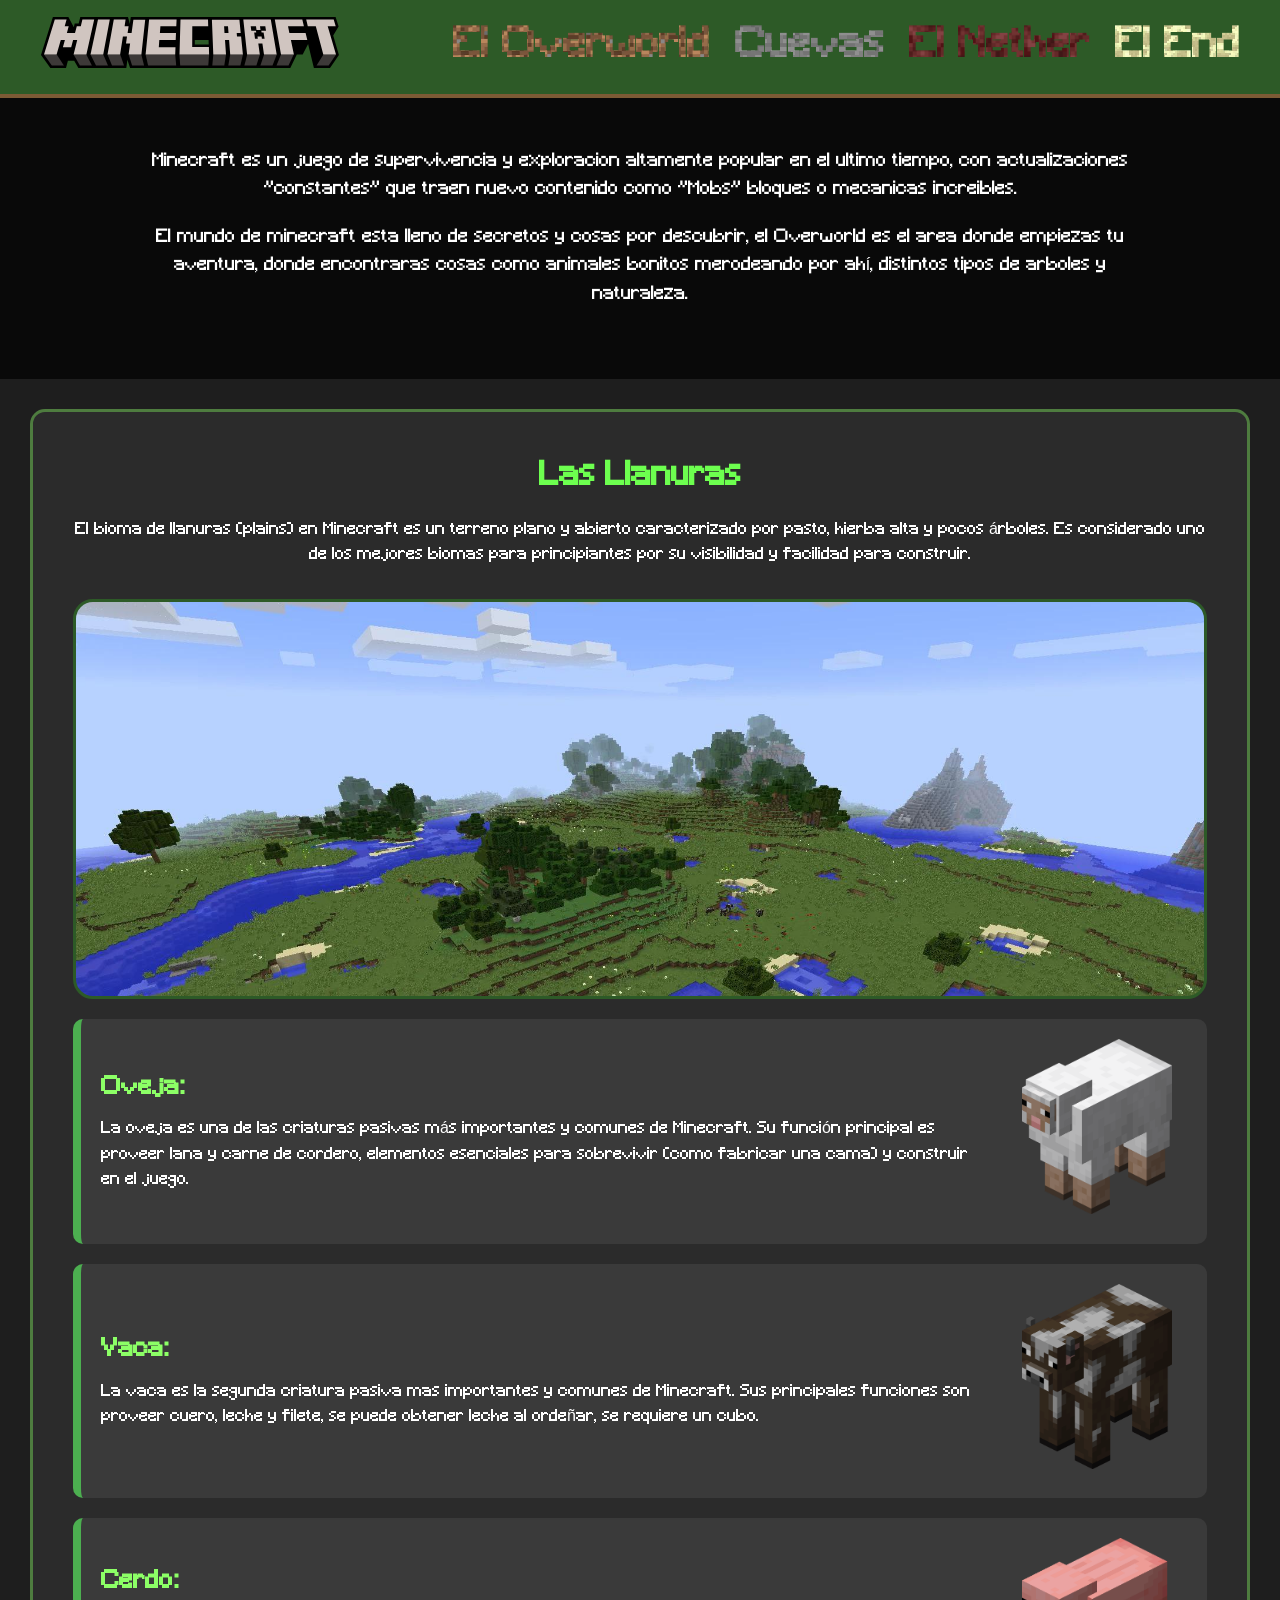
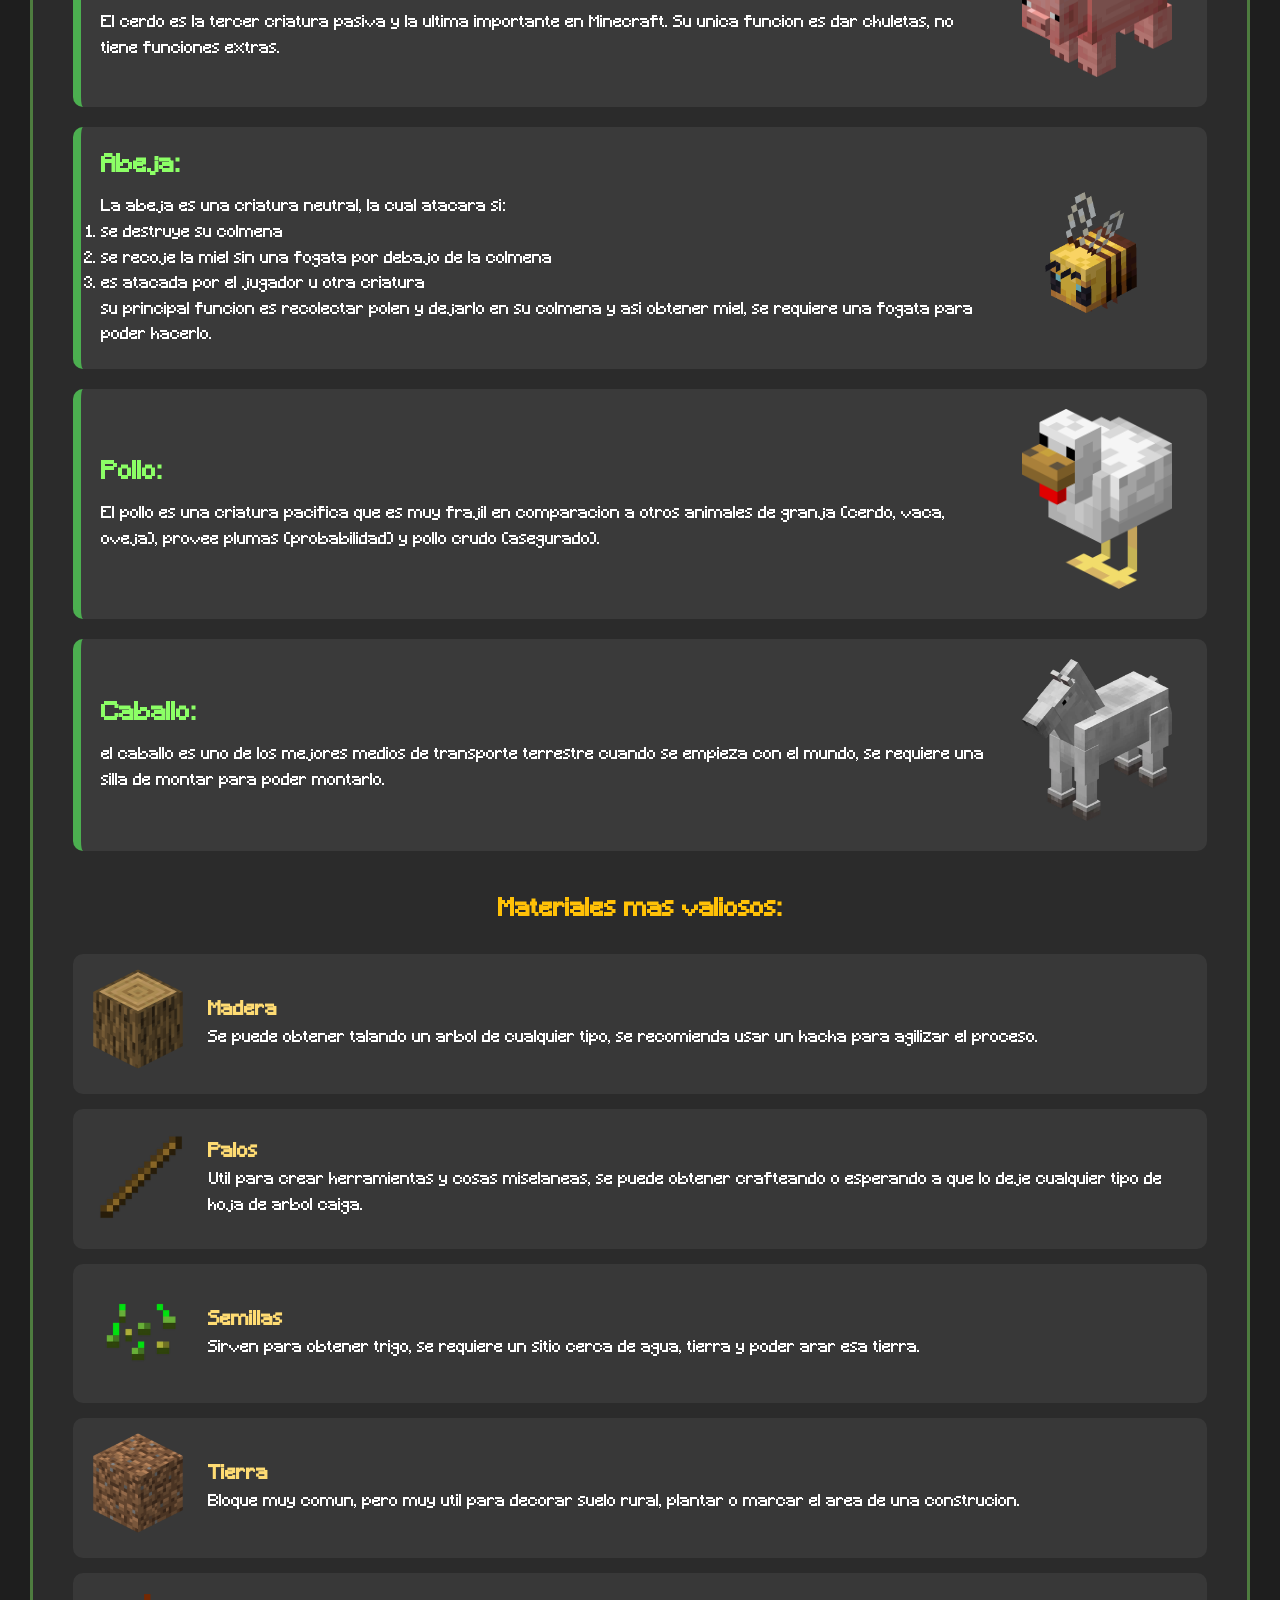
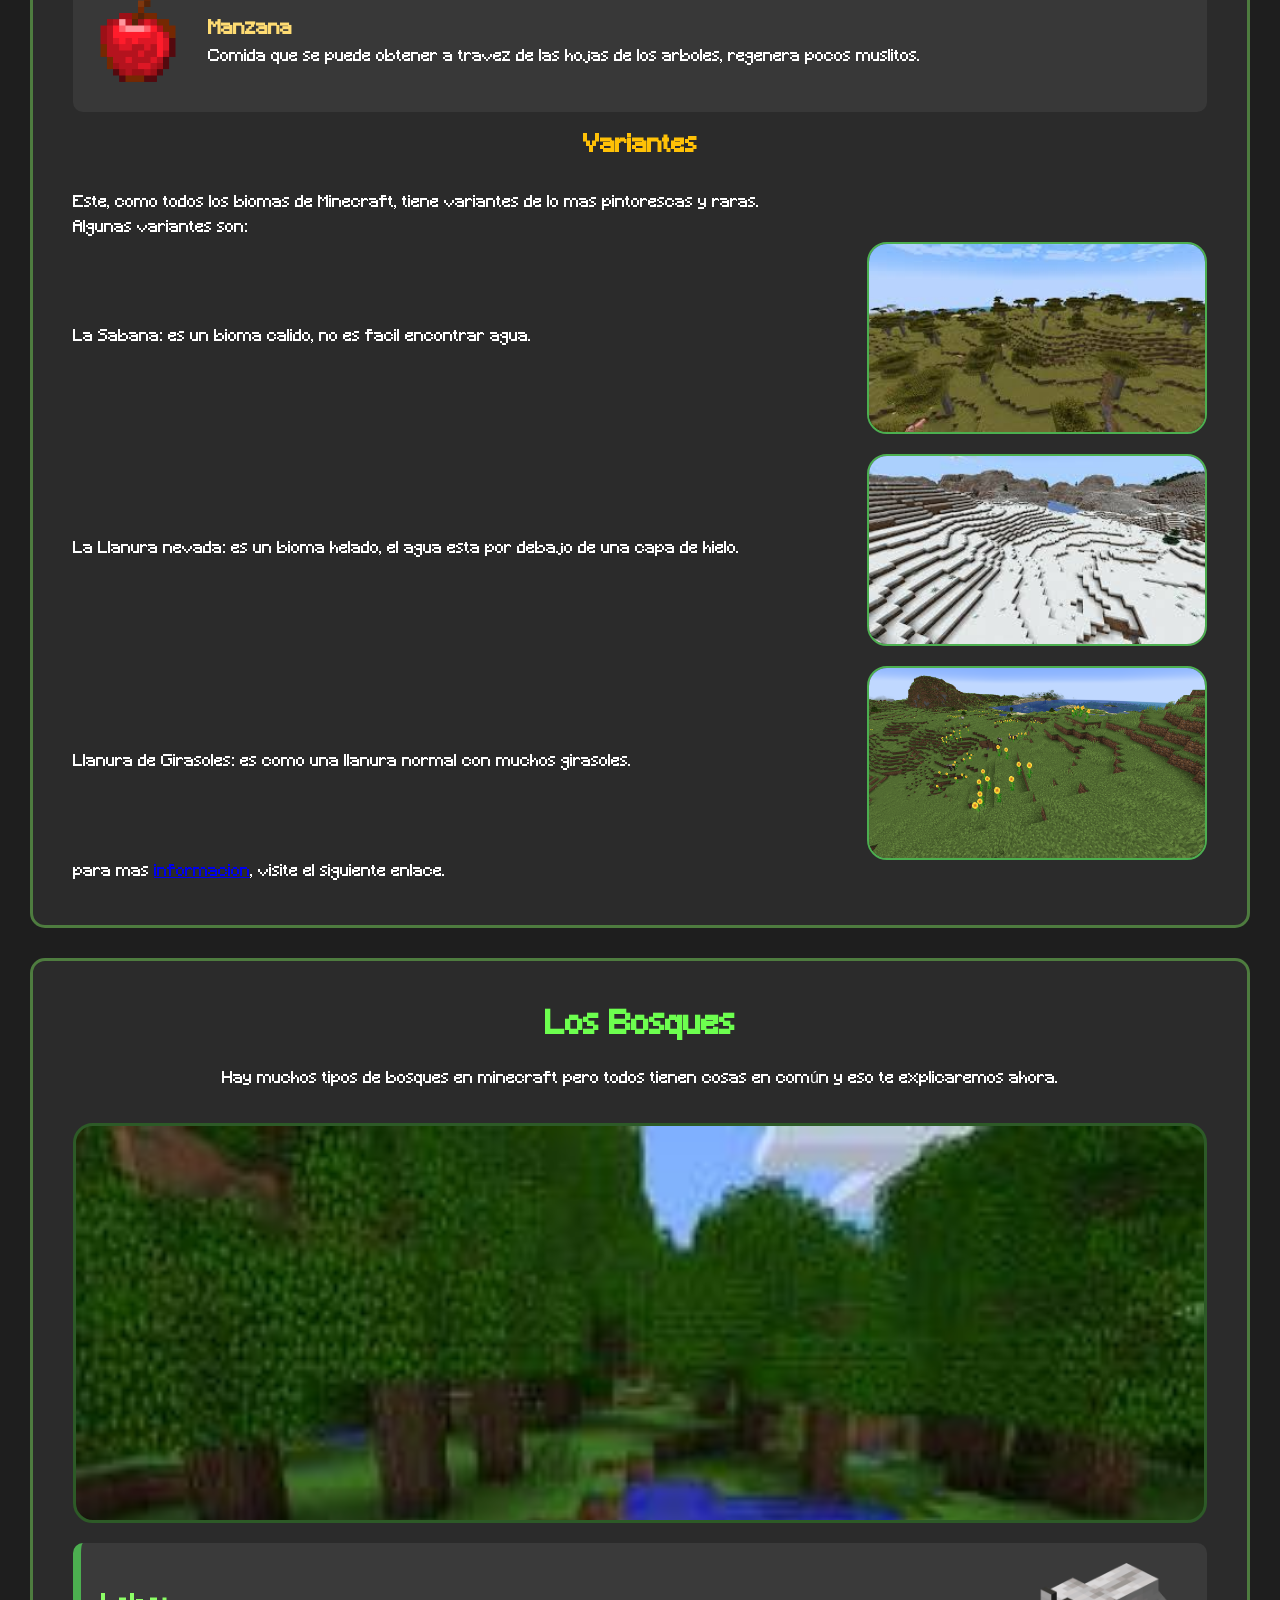
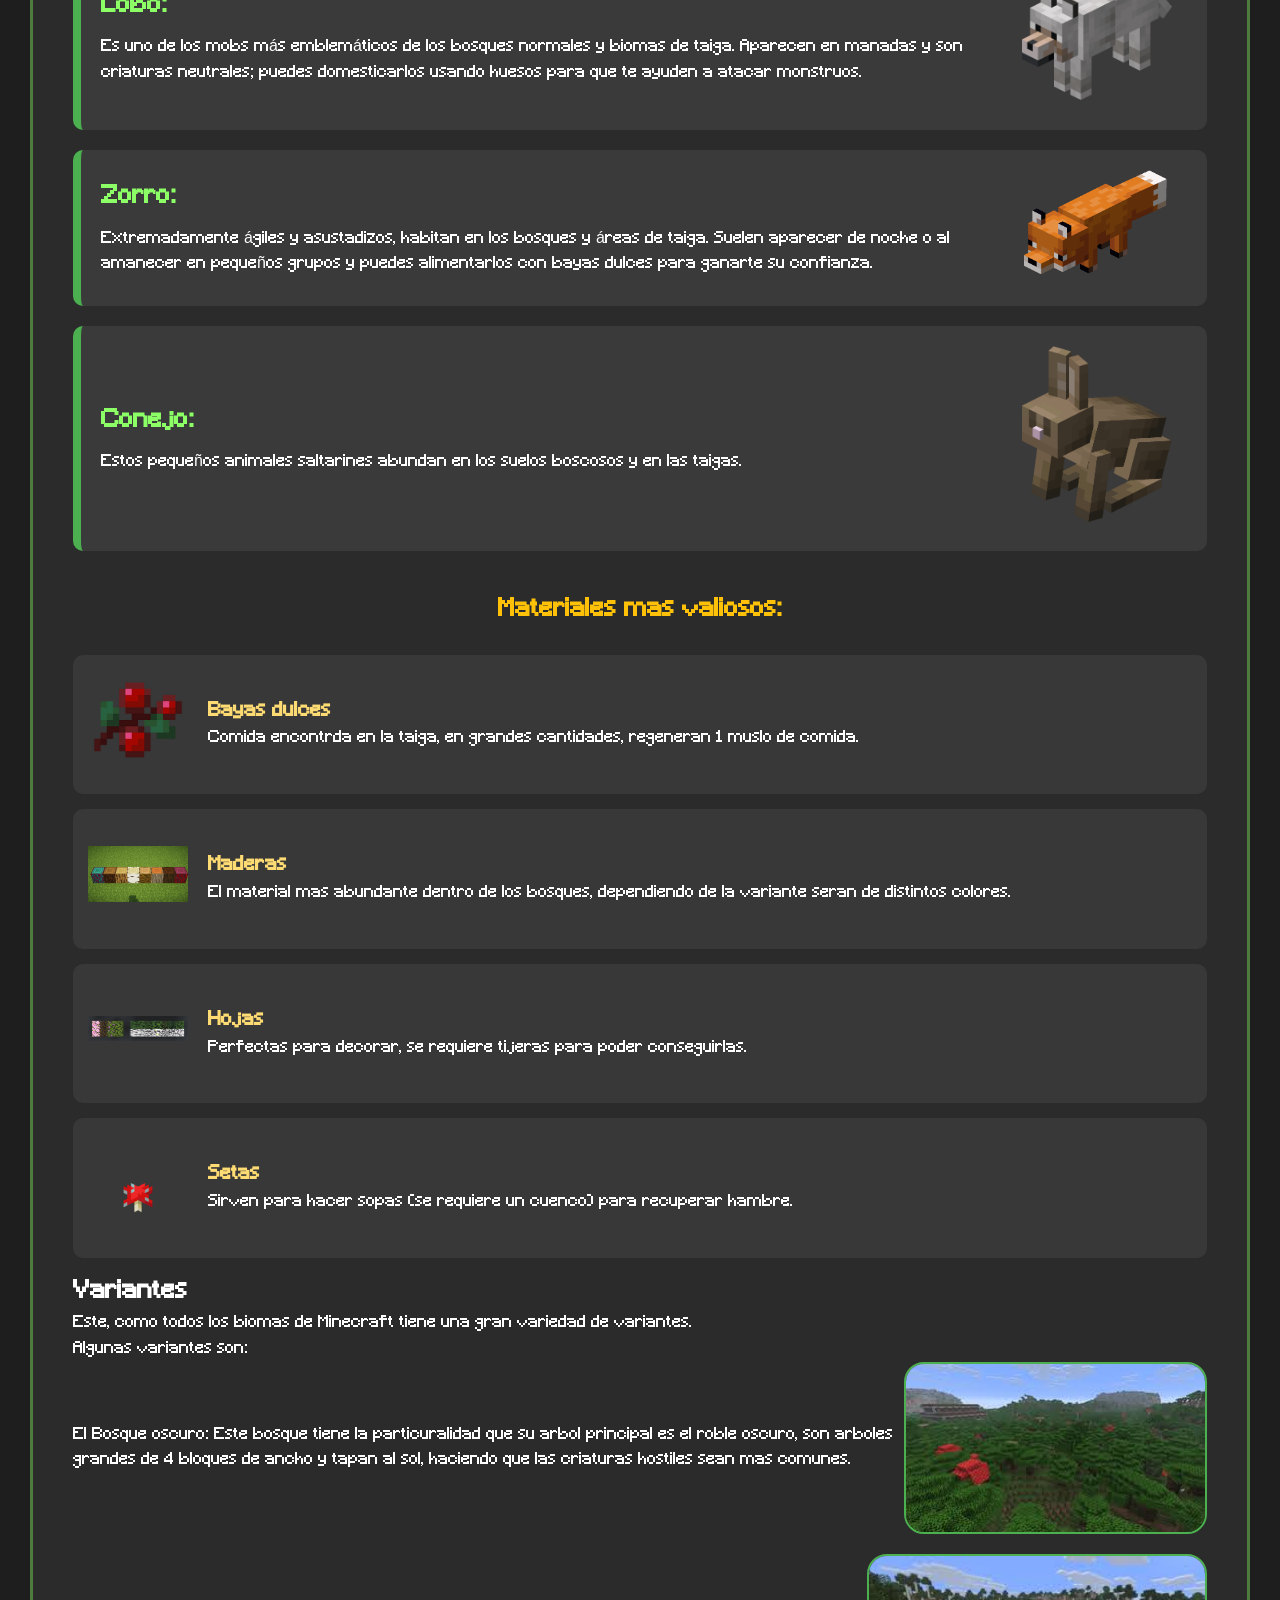
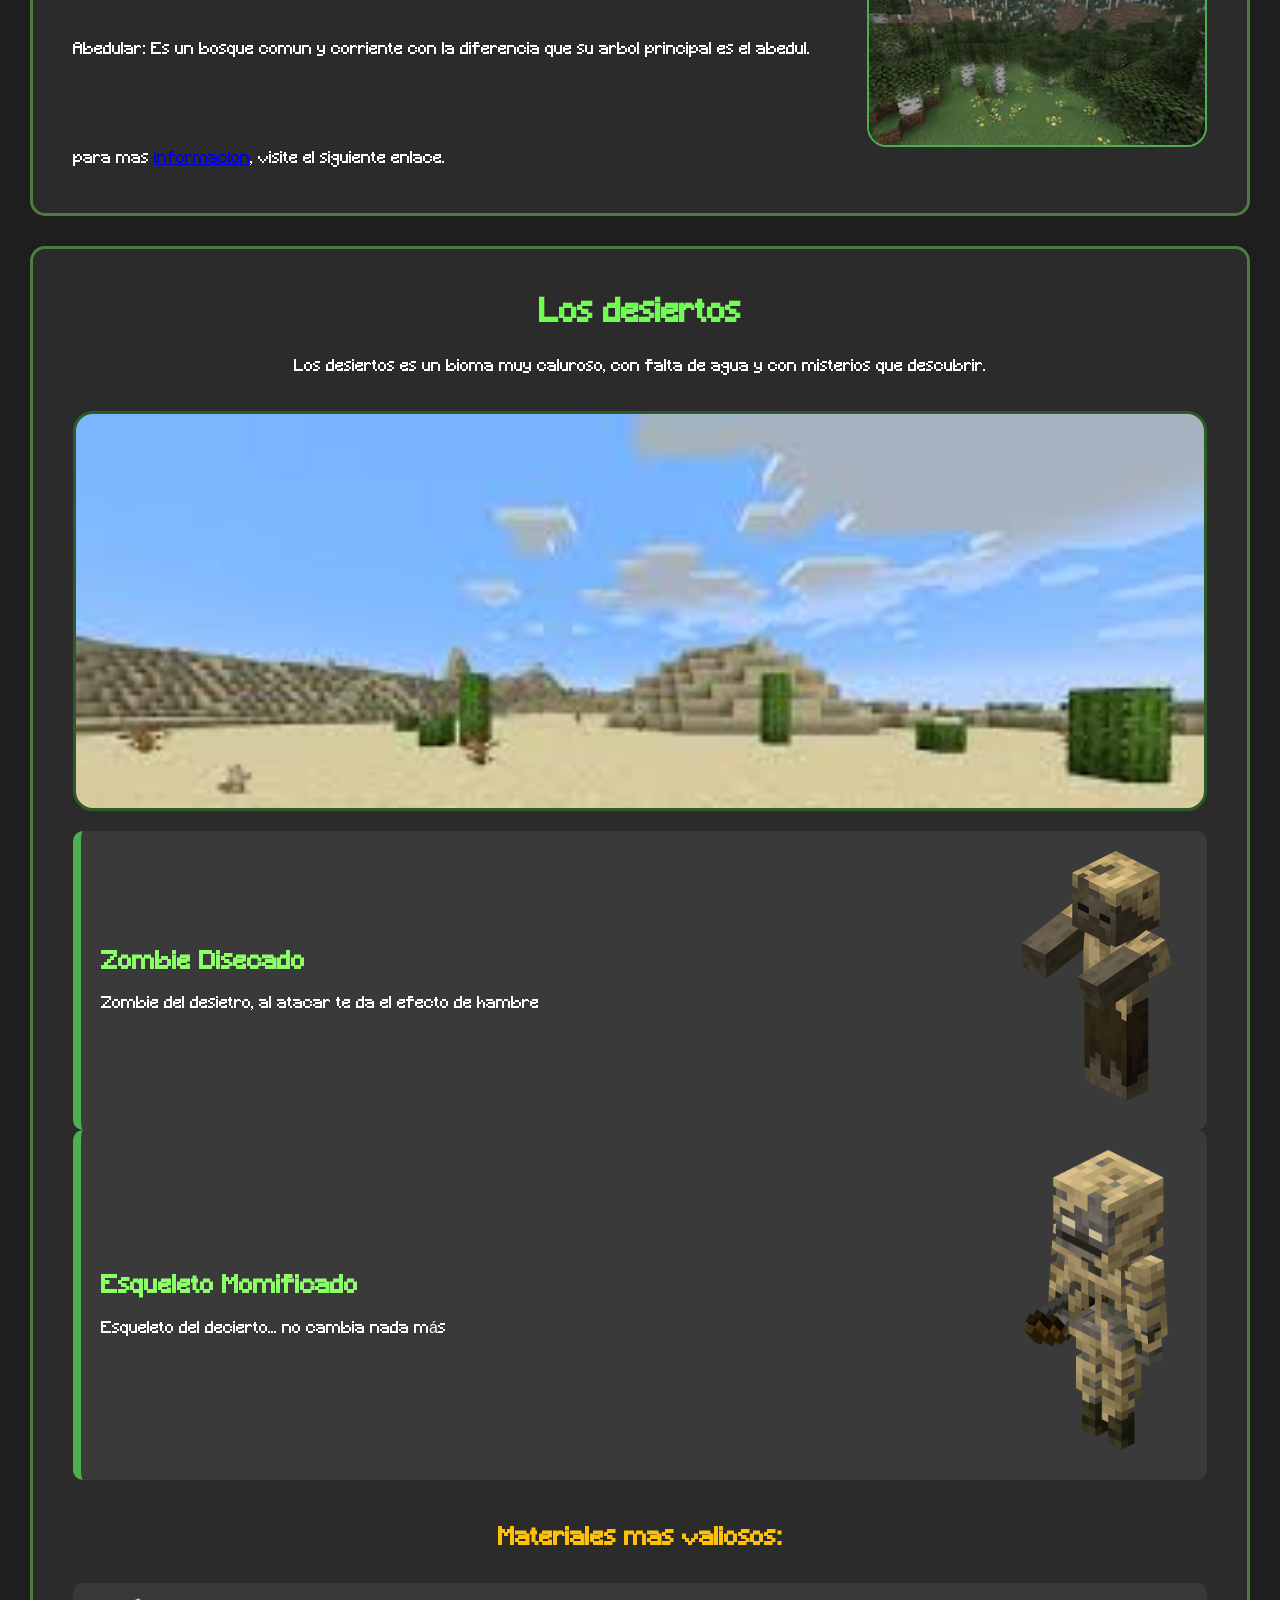
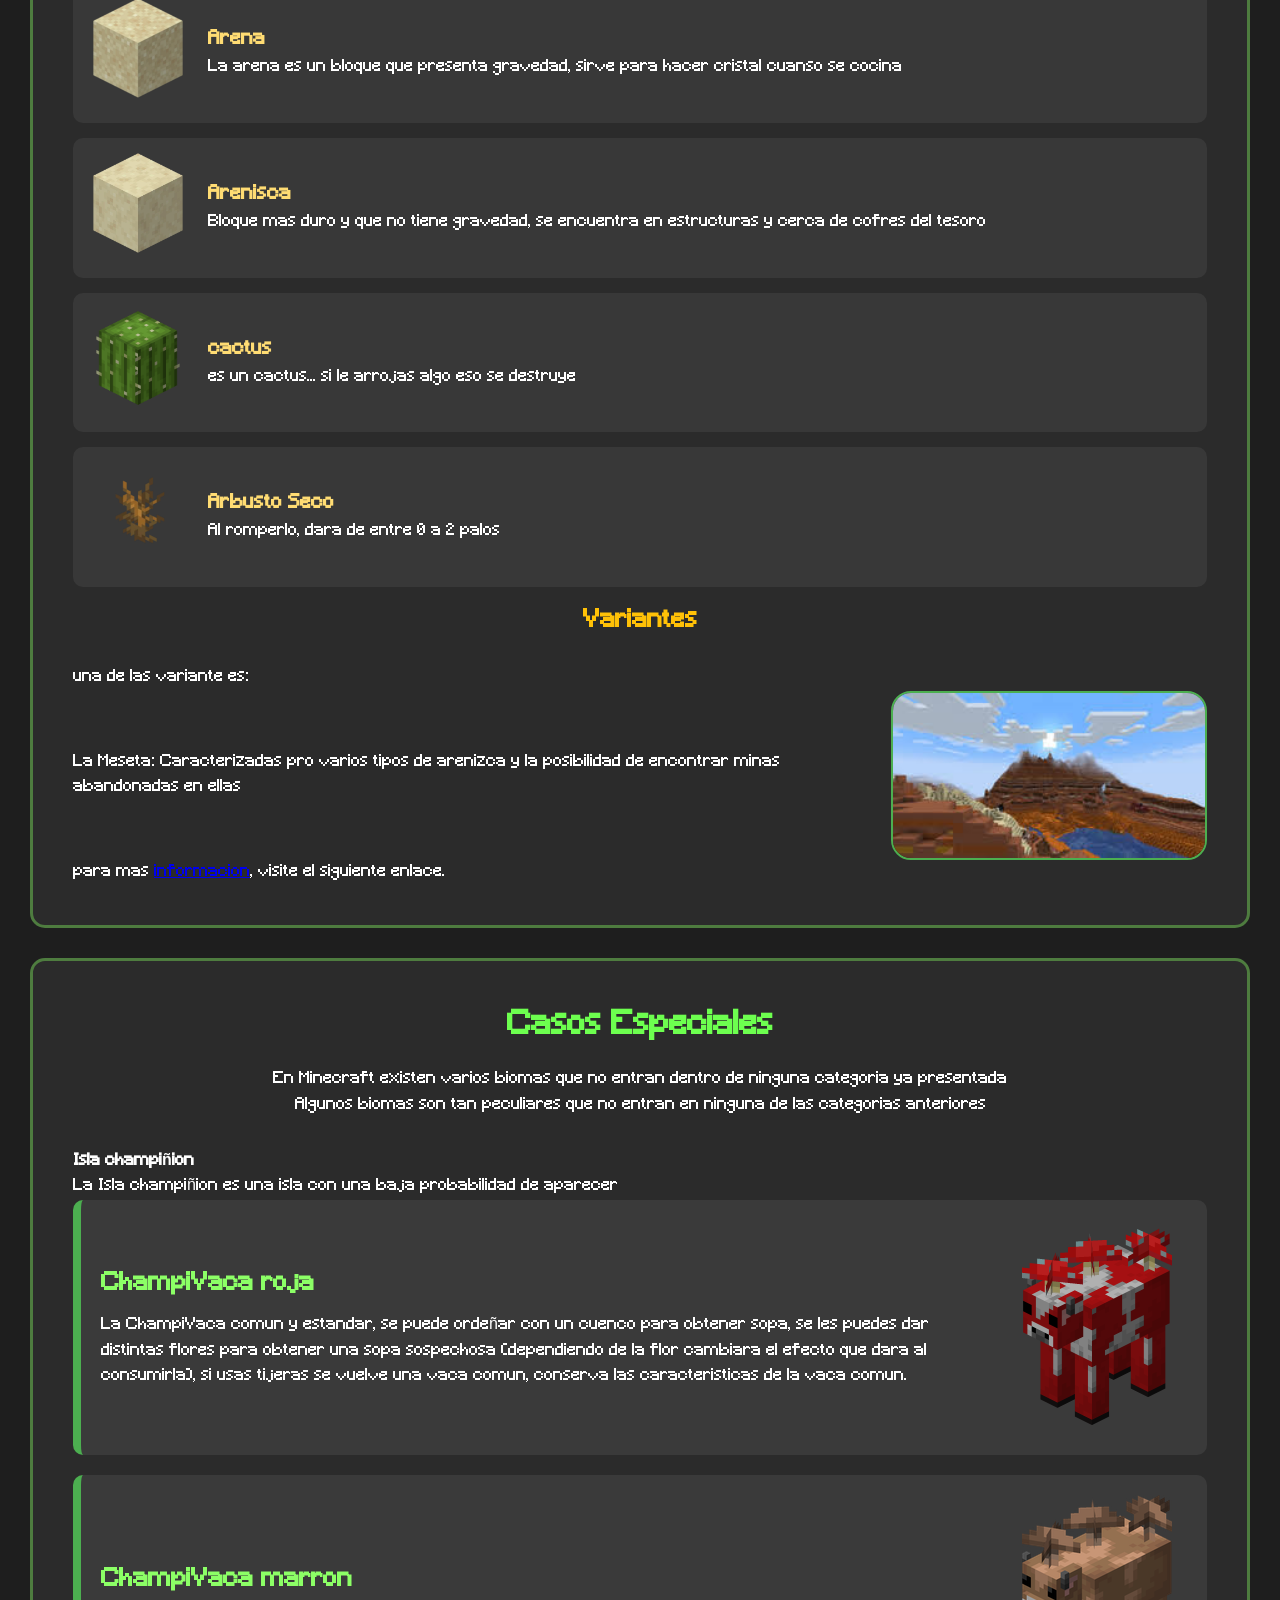
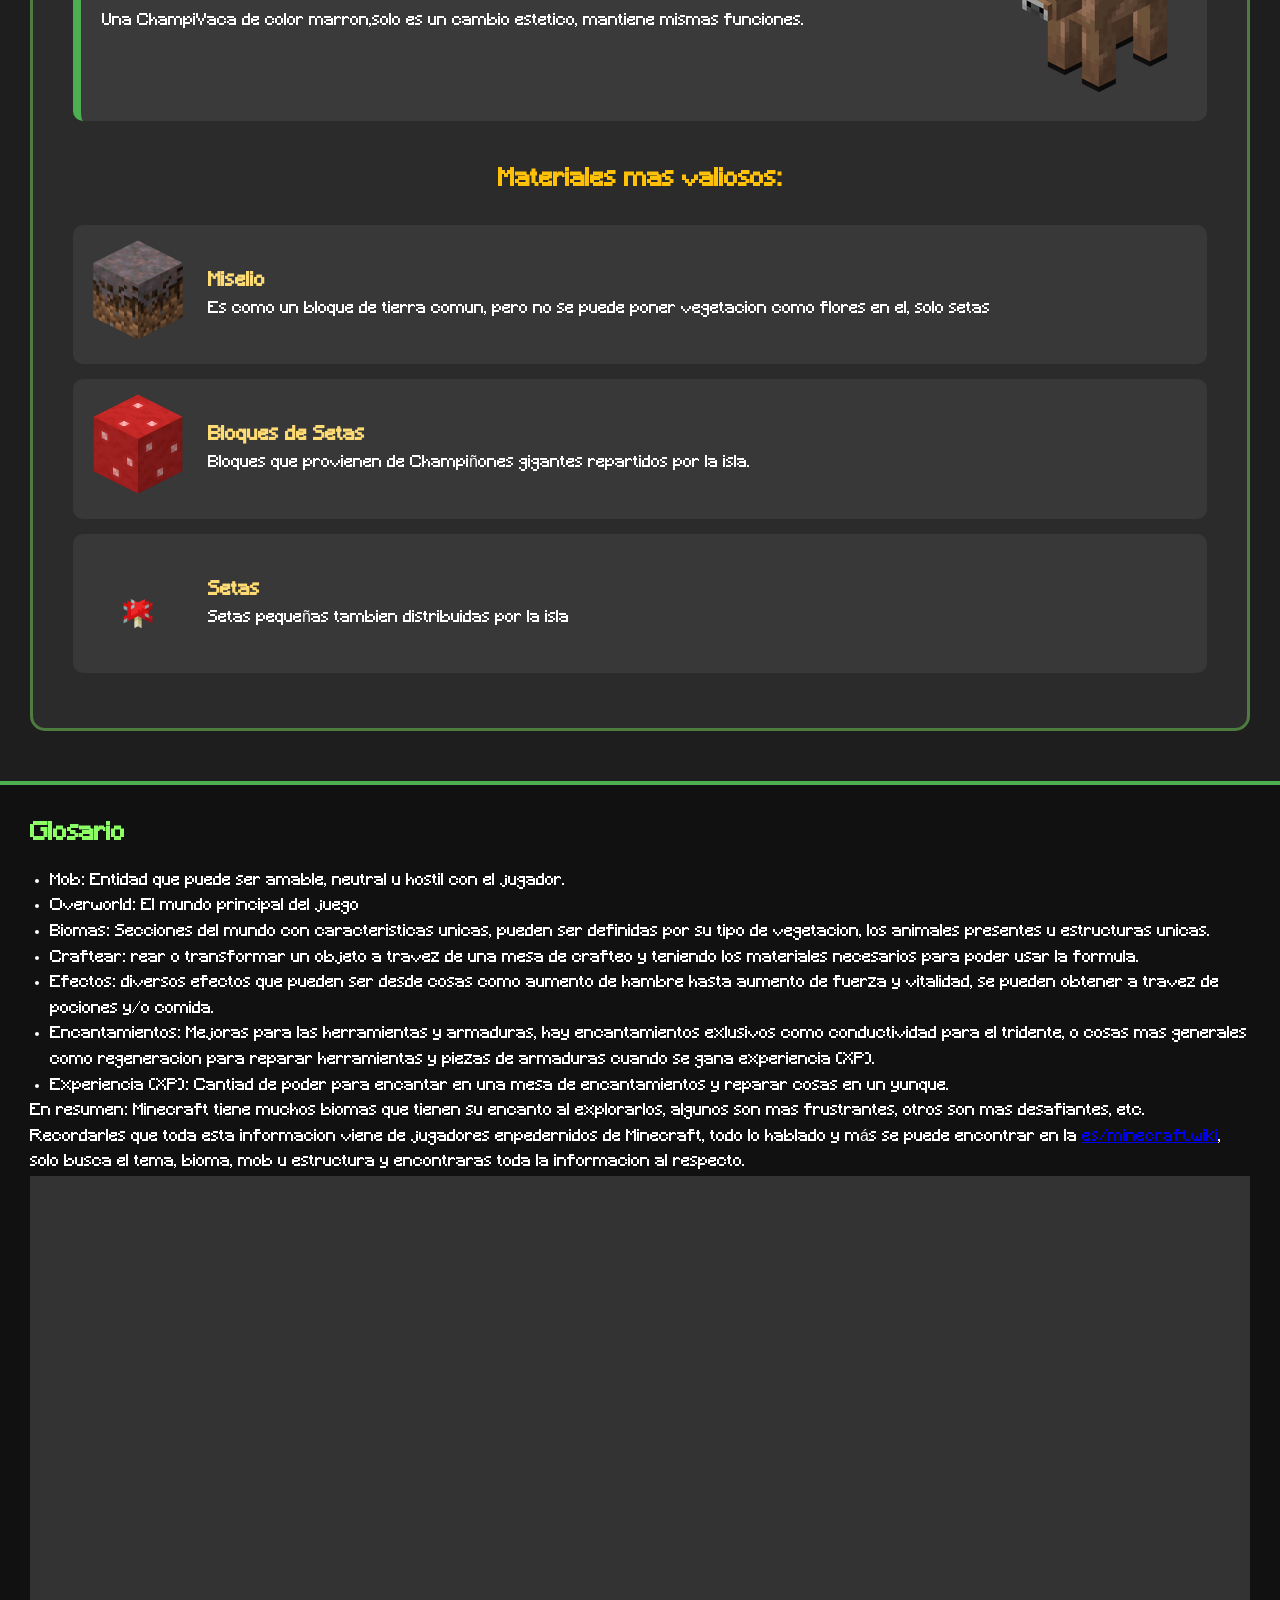
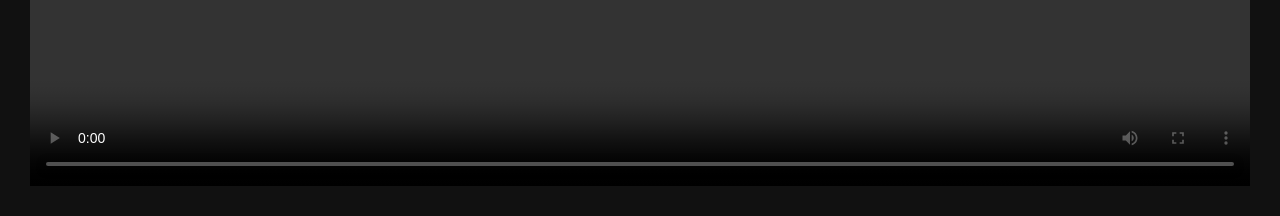
==== commit f29742c2: "ok" ====
--- a/index.html
+++ b/index.html
@@ -508,10 +508,11 @@
             puede encontrar en la <a href="https://es.minecraft.wiki/" target="_blank"
                 class="link-wiki">es/minecraft.wiki</a>, solo busca el tema, bioma, mob u estructura y encontraras toda
             la informacion al respecto.</p>
-            <video controls src="/static/images/YTDown_YouTube_Minecraft-en-1-minuto_Media_kSv6qlPtvR0_001_720p.mp4"></video>
+            <video controls  src="/static/images/YTDown_YouTube_Minecraft-en-1-minuto_Media_kSv6qlPtvR0_001_720p.mp4"></video>
     </footer>
     <div id="transicion"></div>
     <script src="/static/js/script.js"></script>
+    <audio autoplay src="/static/images/Minecraft_ Lava Chicken (Original Game Soundtrack).mp3"></audio>
     <audio id="portalSound" src="/static/audio/portal.mp3"></audio>
 </body>
 
--- a/static/css/style.css
+++ b/static/css/style.css
@@ -3,7 +3,6 @@
     margin: 0;
     padding: 0;
     box-sizing: border-box;
-    border: red 1px solid;
     font-family: 'MinecraftFont', Arial, Helvetica, sans-serif;
 }
 
@@ -950,6 +949,12 @@
     }
 }
 
+footer{
+    display: flex;
+    justify-content: center;
+    flex-direction: column;
+}
+
 #transicion.overworld,
 #transicion.caves,
 #transicion.nether,
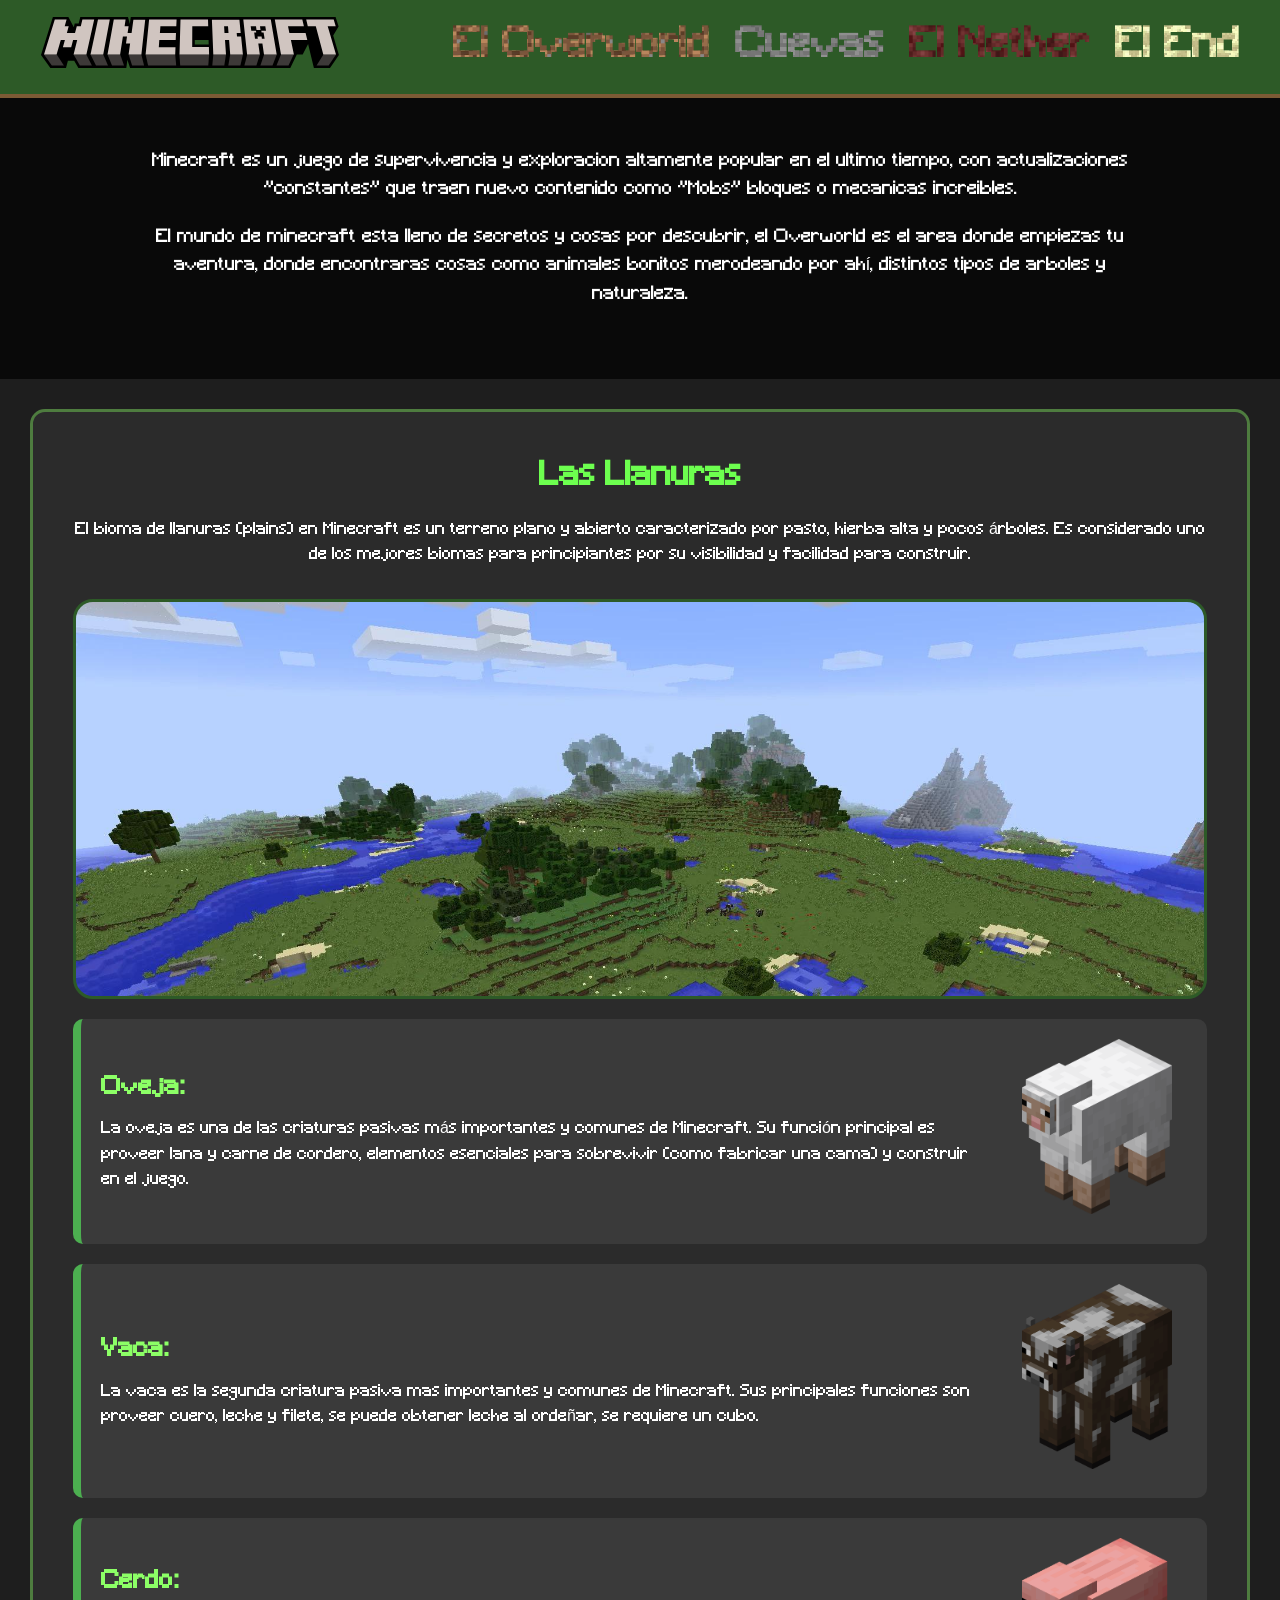
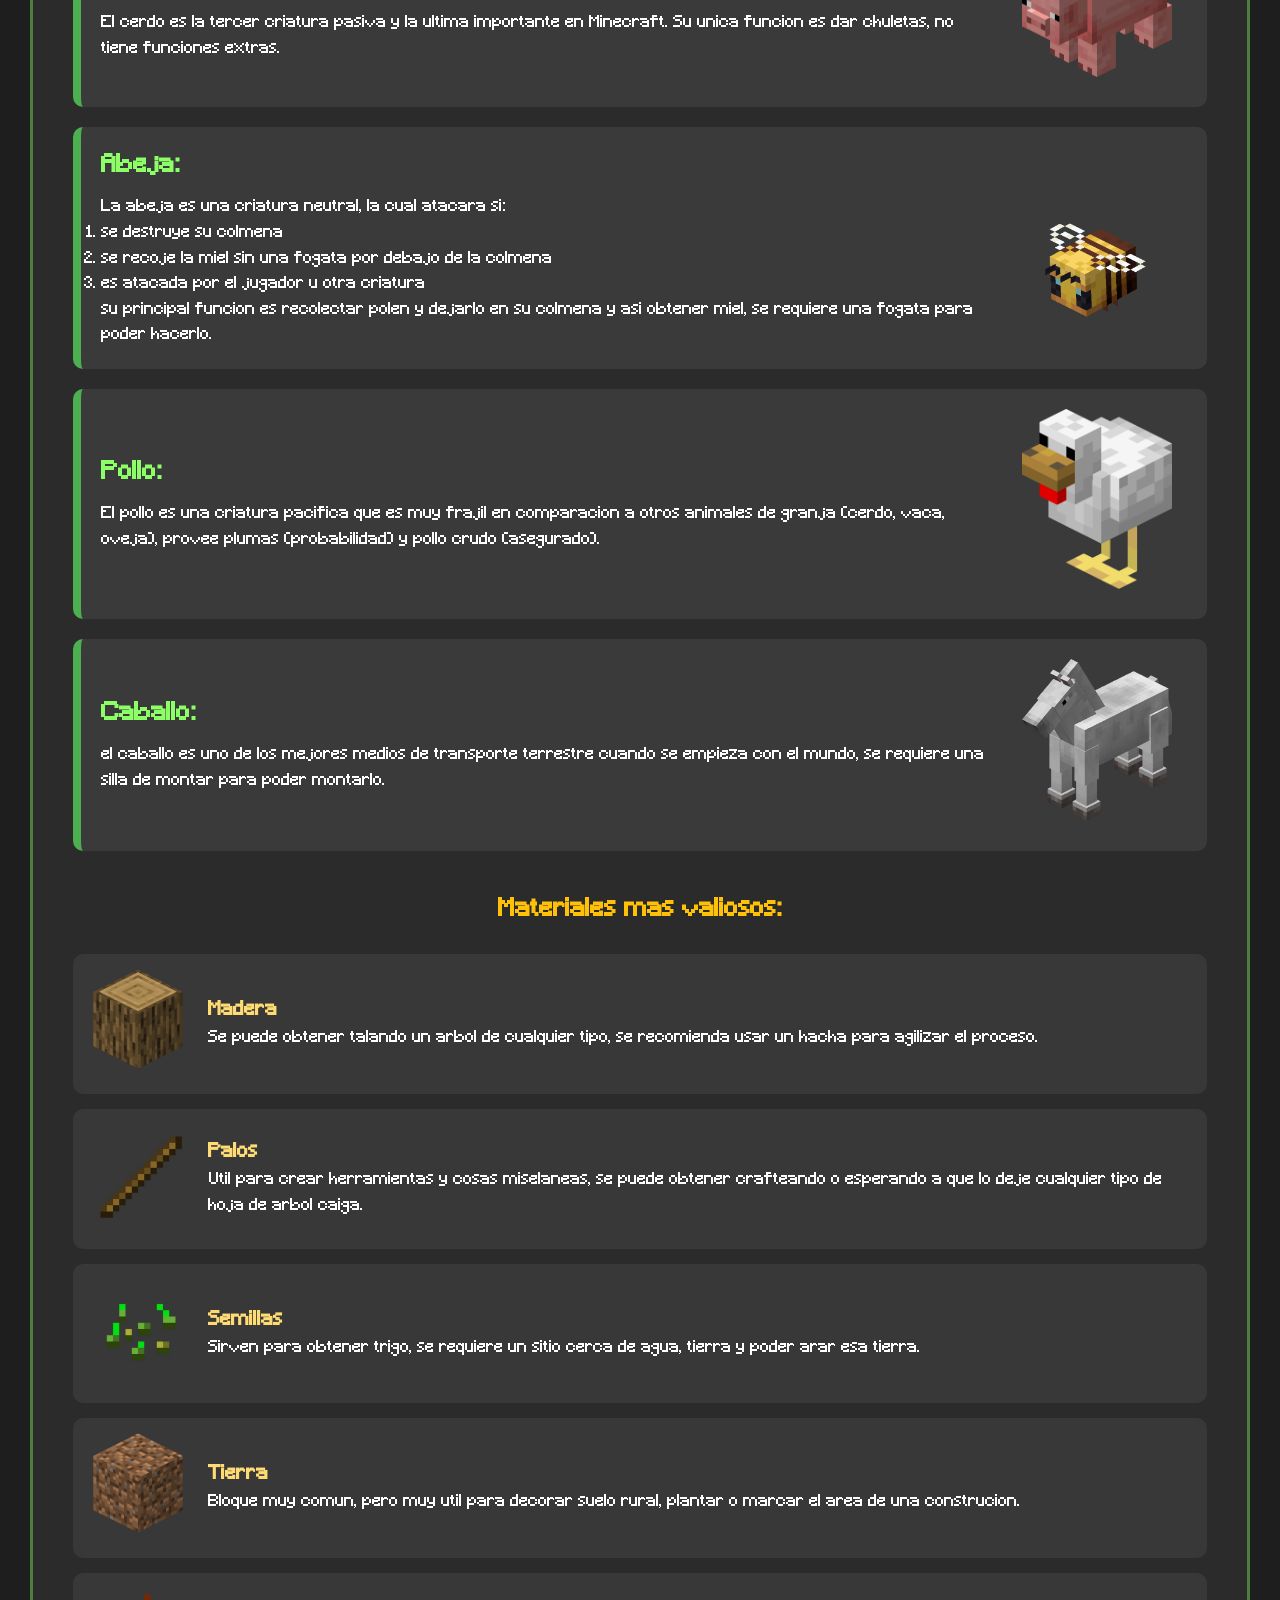
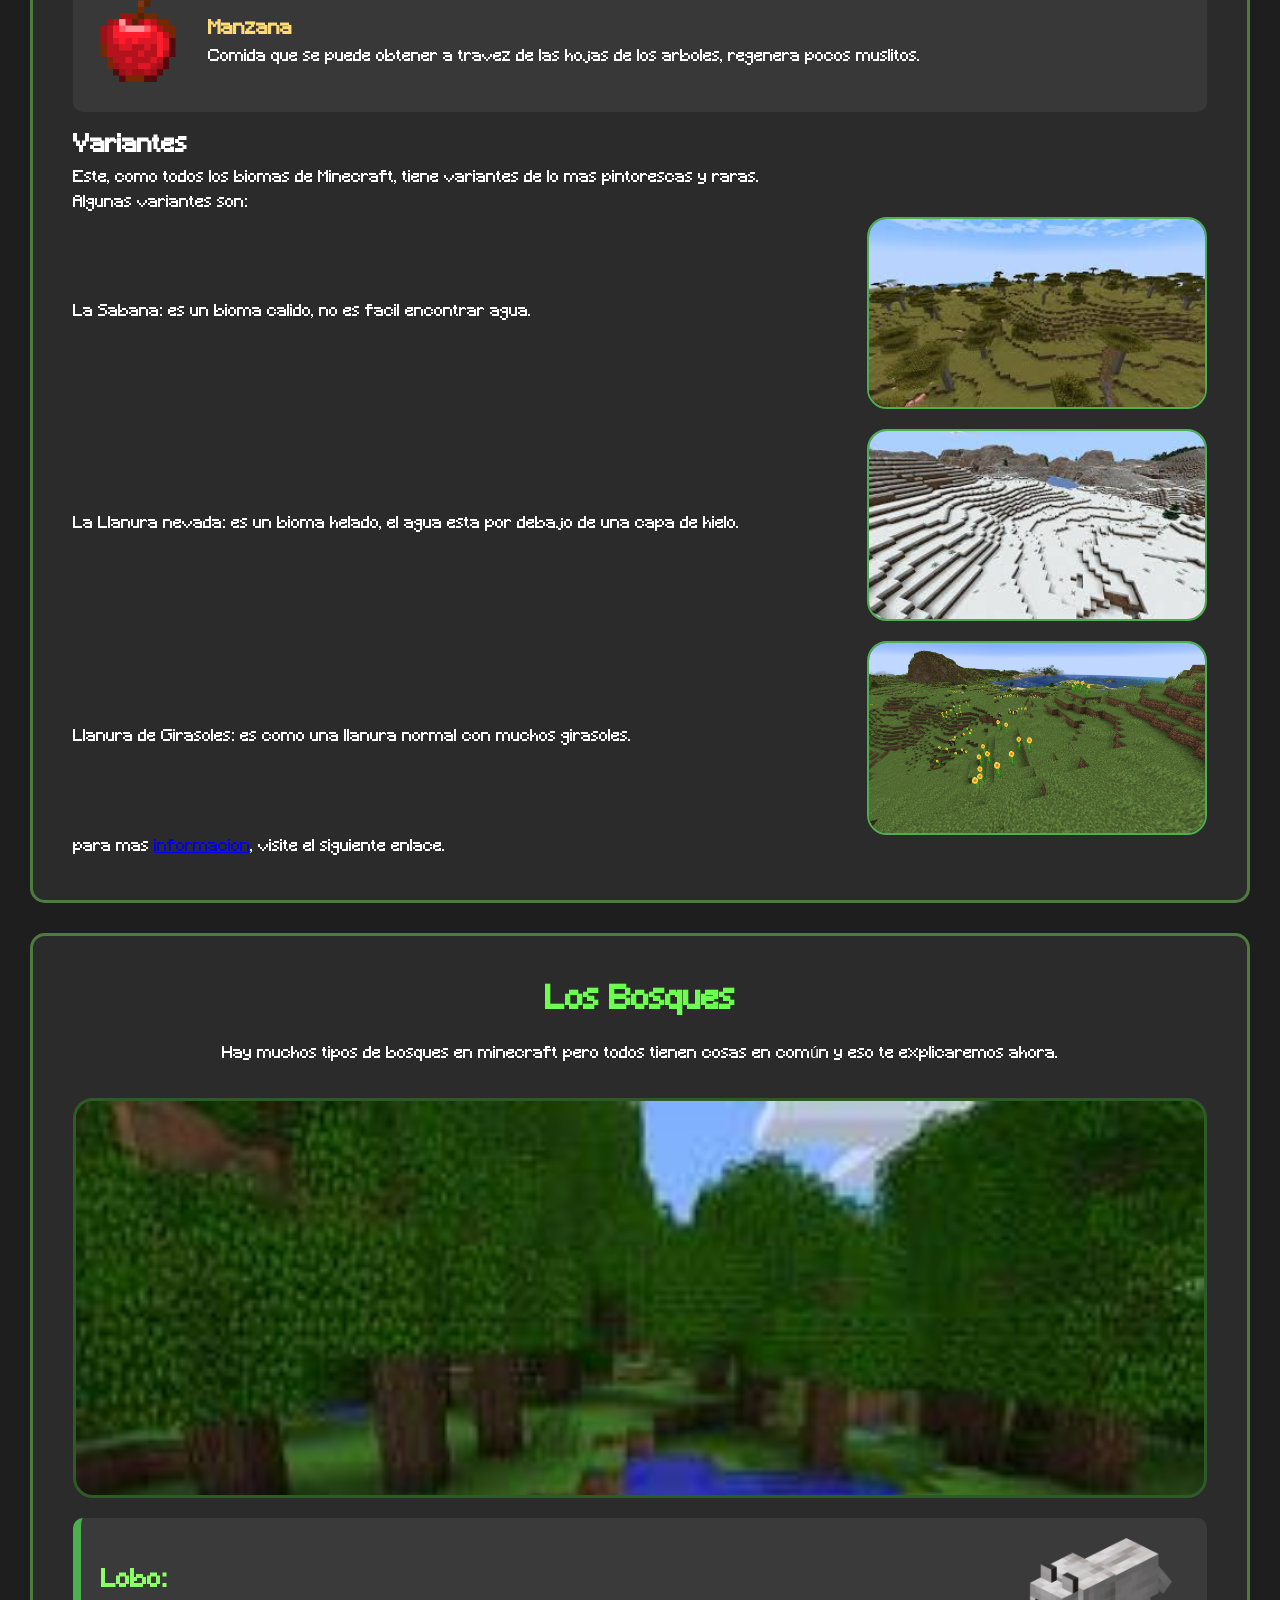
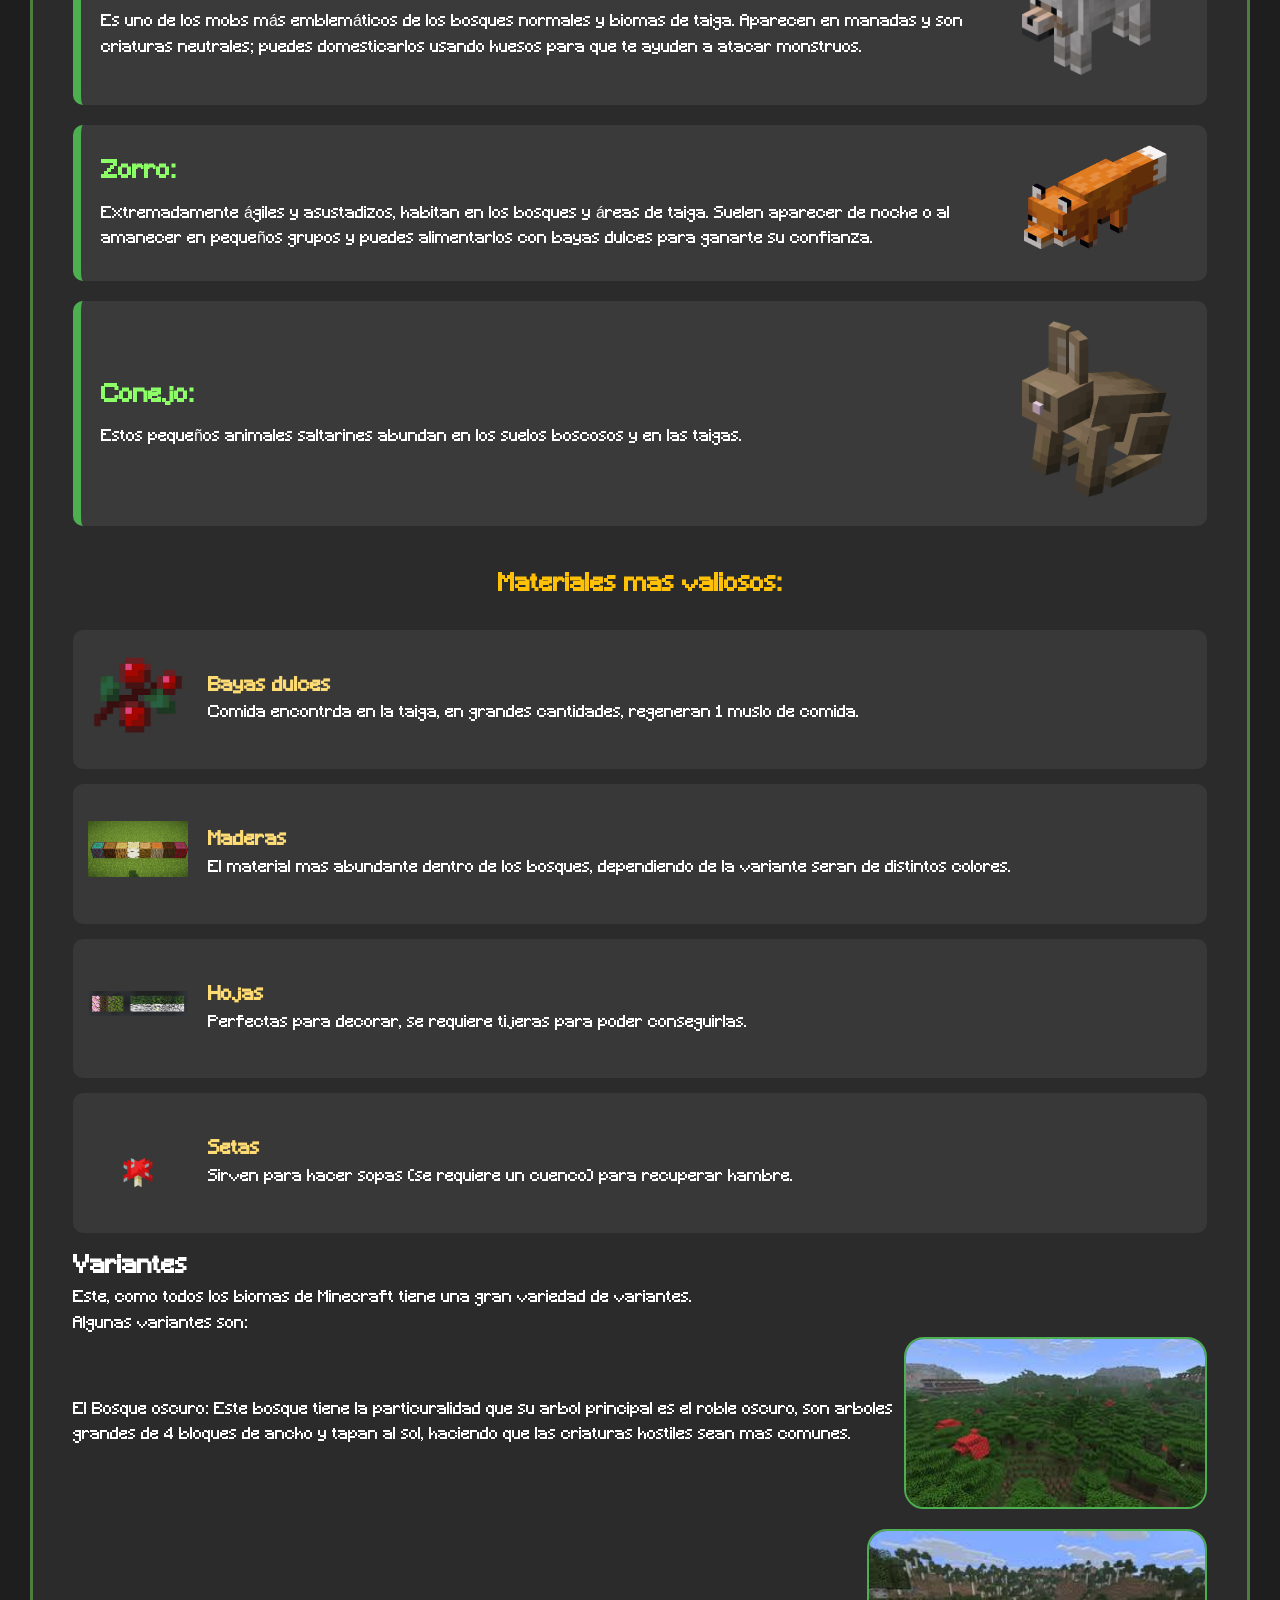
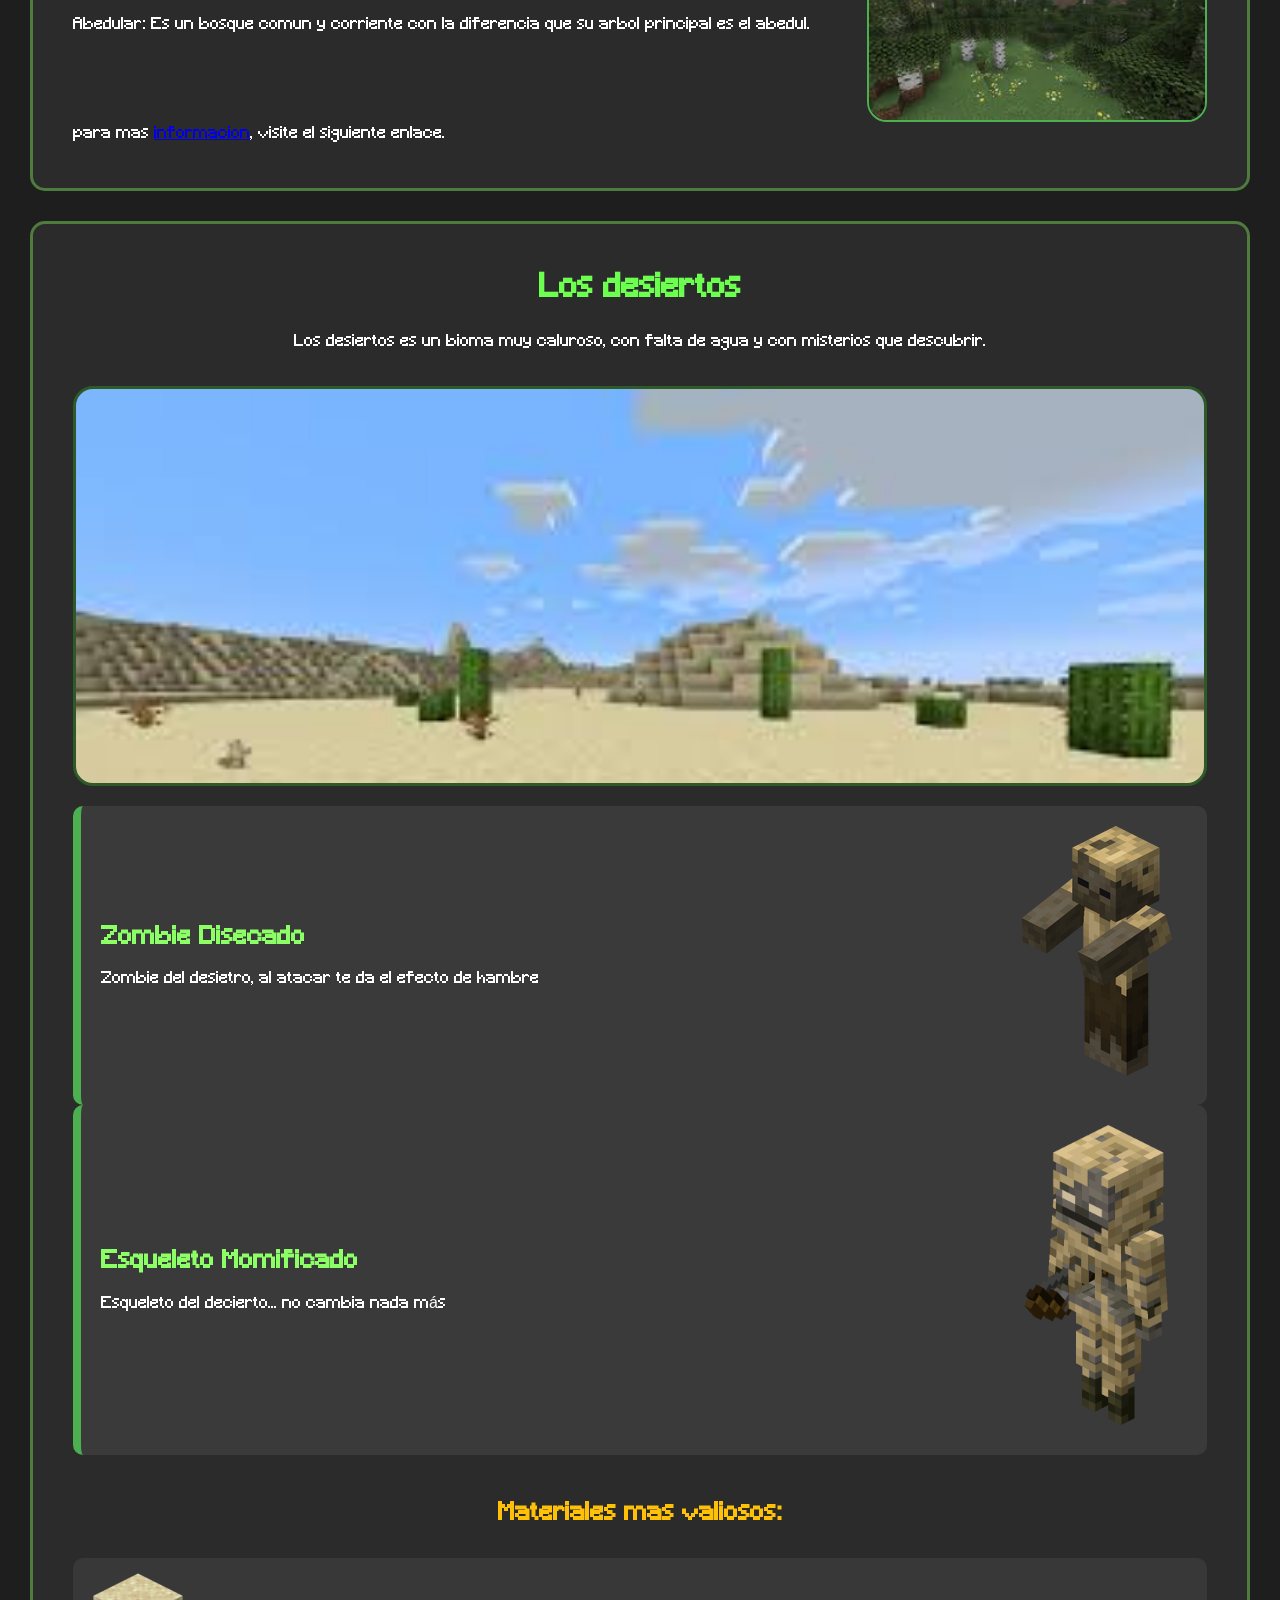
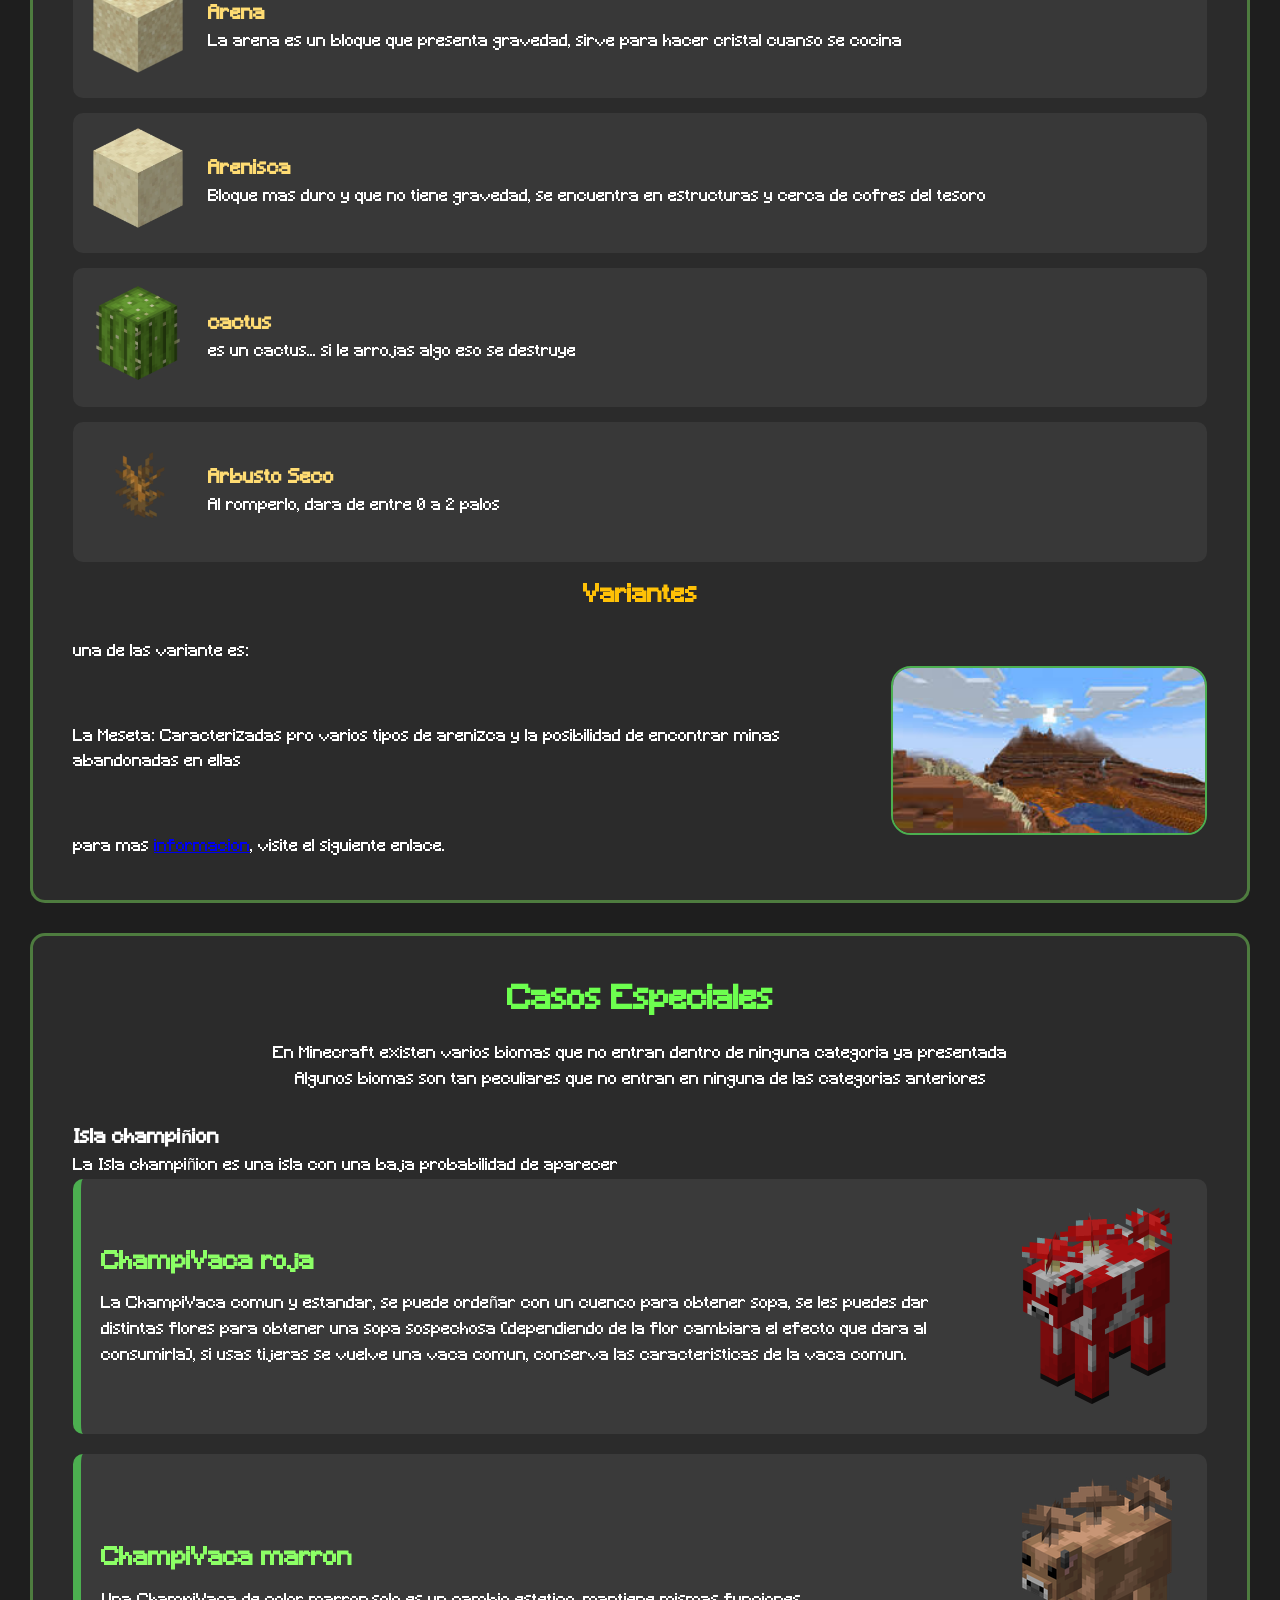
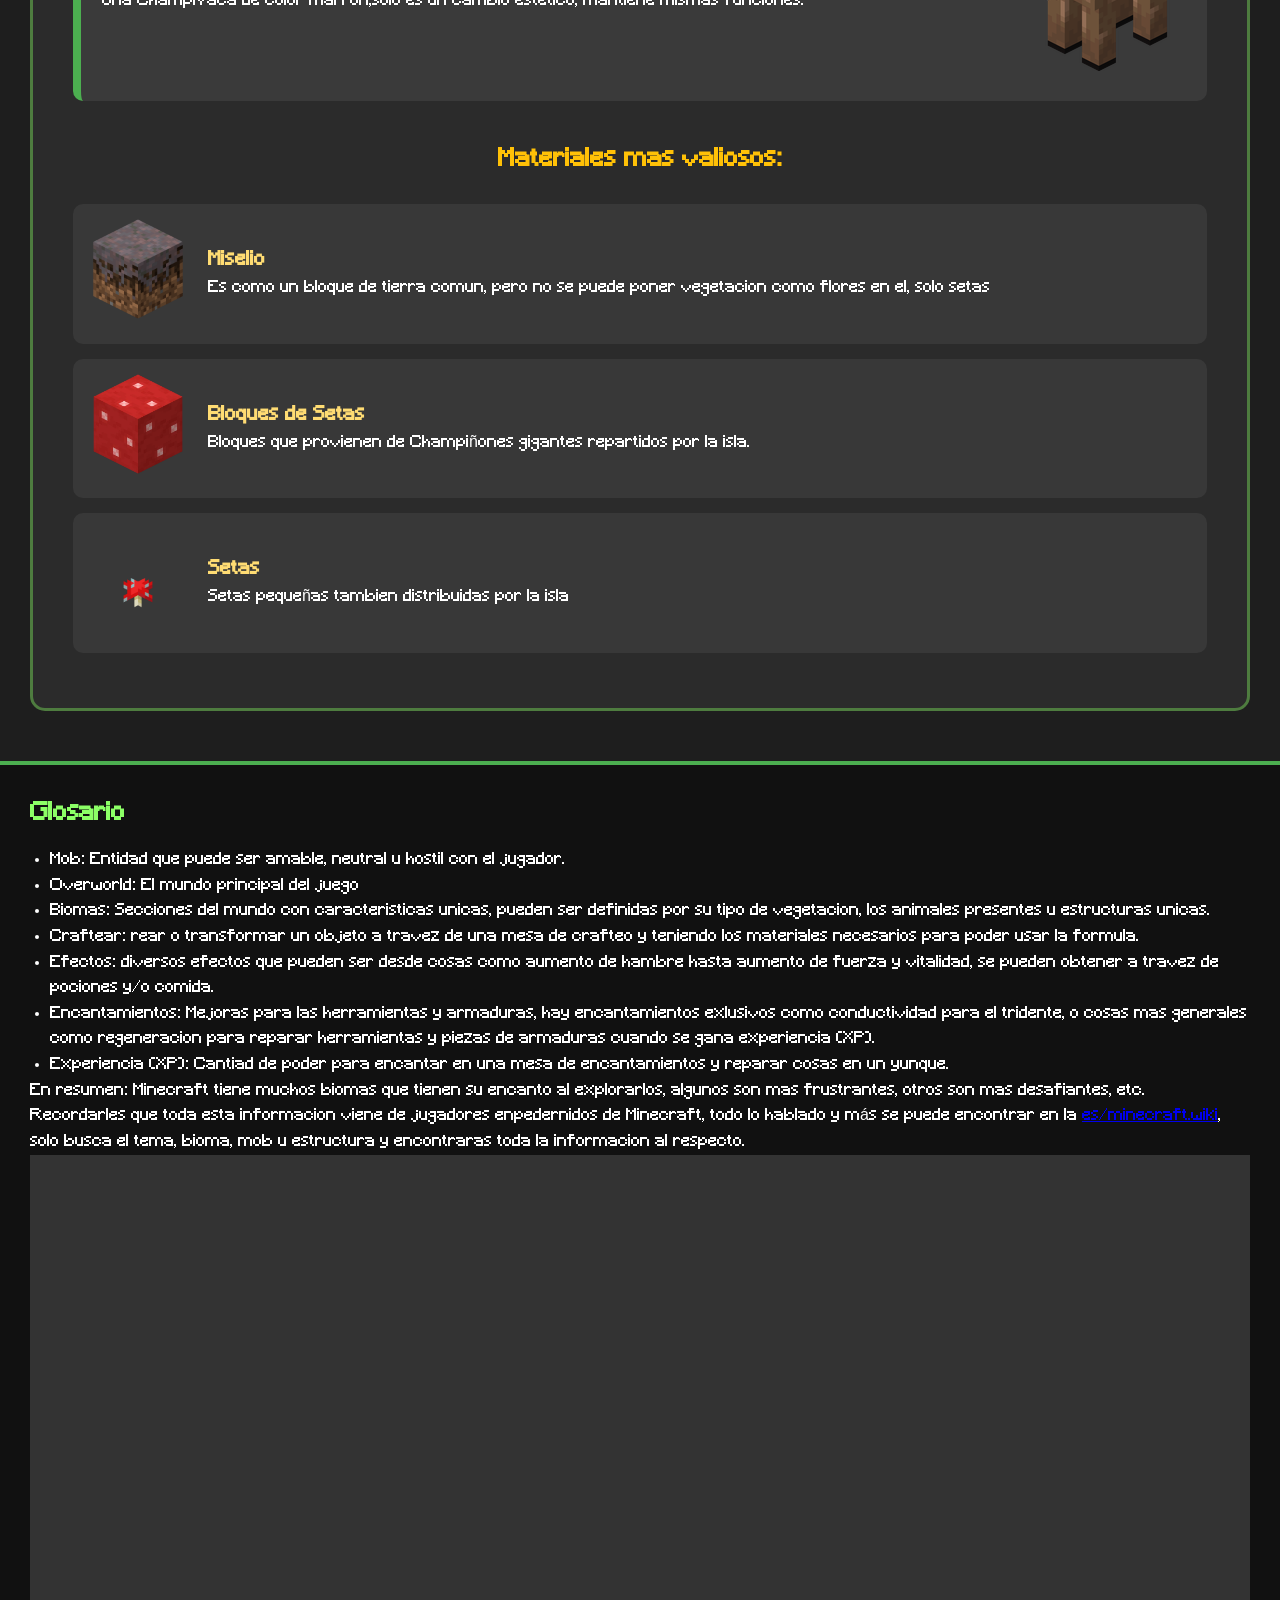
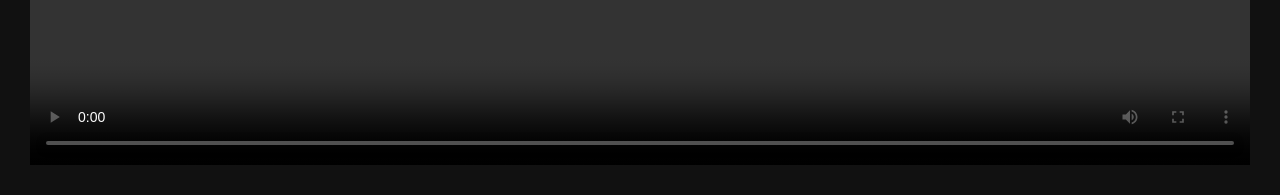
==== commit ce2d46a8: "ok" ====
--- a/index.html
+++ b/index.html
@@ -10,466 +10,474 @@
 </head>
 
 <body class="body-o">
-    <section class="sex1">
-        <header class="header">
-            <nav class="navbar">
-                <div class="logodiv">
-                    <a
-                        href="https://skmedix.pl/">
-                        <i class="bi bi-controller"></i><img class="logo" src="/static/images/logo.svg">
-                    </a>
-                </div>
-                <div class="nav-links">
-                    <a class="select O" href="/index.html">El Overworld</a>
-                    <a class="nig C" href="/pages/caves.html">Cuevas</a>
-                    <a class="nig N" href="/pages/nether.html">El Nether</a>
-                    <a class="nig E" href="/pages/end.html">El End</a>
-                </div>
-            </nav>
-        </header>
-        <section class="intro-over">
-            <div class="intro-over-texto">
-                <p>Minecraft es un juego de supervivencia y exploracion
-                    altamente popular en el ultimo tiempo, con actualizaciones
-                    "constantes" que traen nuevo contenido como "Mobs"
-                    bloques o mecanicas increibles.
-                </p>
-                <p>El mundo de minecraft esta lleno de secretos y cosas por descubrir,
-                    el Overworld es el area donde empiezas tu aventura,
-                    donde encontraras cosas como animales bonitos merodeando por ahí,
-                    distintos tipos de arboles y naturaleza.
-                </p>
-            </div>
-        </section>
-        <main class="main">
-            <section class="bioma-llanura">
-                <div class="intro-bioma-over">
-                    <h2>Las Llanuras</h2>
-                    <p>El bioma de llanuras (plains) en Minecraft es un terreno plano y abierto caracterizado
-                        por pasto, hierba alta y pocos árboles. Es considerado uno de los
-                        mejores biomas para principiantes por su visibilidad y facilidad para construir.</p>
-                </div>
-                <div class="img-bioma">
-                </div>
-                <div class="elementos-llanura">
-                    <div class="mobs-over">
-                        <div class="mob-over">
-                            <div class="texto-mob-over">
-                                <h2>Oveja:</h2> <!--descripciones cortas-->
-                                <p>La oveja es una de las criaturas pasivas más importantes y comunes de Minecraft.
-                                    Su función principal es proveer lana y carne de cordero,
-                                    elementos esenciales para sobrevivir (como fabricar una cama) y construir en el
-                                    juego.</p> <!--Utiliza ese formato-->
-                            </div>
-                            <div class="img-mob-over">
-                                <img class="mob" src="/static/images/oveja.webp"
-                                    alt="oveja"><!--descripciones como la de arriba-->
-                            </div>
-                        </div>
-                        <div class="mob-over">
-                            <div class="texto-mob-over">
-                                <h2>Vaca:</h2>
-                                <p>La vaca es la segunda criatura pasiva mas importantes y comunes de Minecraft.
-                                    Sus principales funciones son proveer cuero, leche y filete,
-                                    se puede obtener leche al ordeñar, se requiere un cubo.
-                                </p>
-                            </div>
-                            <div class="img-mob-over">
-                                <img class="mob" src="/static/images/Vaca.png" alt="Vaca">
-                            </div>
-                        </div>
-                        <div class="mob-over">
-                            <div class="texto-mob-over">
-                                <h2>Cerdo:</h2>
-                                <p>El cerdo es la tercer criatura pasiva y la ultima importante en Minecraft.
-                                    Su unica funcion es dar chuletas, no tiene funciones extras.
-                                </p>
-                            </div>
-                            <div class="img-mob-over">
-                                <img class="mobC" src="/static/images/cerdo.webp" alt="Cerdo">
-                            </div>
-                        </div>
-                        <div class="mob-over">
-                            <div class="texto-mob-over">
-                                <h2>Abeja:</h2>
-                                <p>La abeja es una criatura neutral, la cual atacara si:
-                                <ol>
-                                    <li>
-                                        se destruye su colmena
-                                    </li>
-                                    <li>
-                                        se recoje la miel sin una fogata por debajo de la colmena
-                                    </li>
-                                    <li>
-                                        es atacada por el jugador u otra criatura
-                                    </li>
-                                </ol>
+    <header class="header">
+        <nav class="navbar">
+            <div class="logodiv">
+                <a href="https://skmedix.pl/">
+                    <i class="bi bi-controller"></i><img class="logo" alt="logo" src="/static/images/logo.svg">
+                </a>
+            </div>
+            <div class="nav-links">
+                <a class="select O" href="/index.html">El Overworld</a>
+                <a class="nig C" href="/pages/caves.html">Cuevas</a>
+                <a class="nig N" href="/pages/nether.html">El Nether</a>
+                <a class="nig E" href="/pages/end.html">El End</a>
+            </div>
+        </nav>
+    </header>
+    <section class="intro-over">
+        <div class="intro-over-texto">
+            <p>Minecraft es un juego de supervivencia y exploracion
+                altamente popular en el ultimo tiempo, con actualizaciones
+                "constantes" que traen nuevo contenido como "Mobs"
+                bloques o mecanicas increibles.
+            </p>
+            <p>El mundo de minecraft esta lleno de secretos y cosas por descubrir,
+                el Overworld es el area donde empiezas tu aventura,
+                donde encontraras cosas como animales bonitos merodeando por ahí,
+                distintos tipos de arboles y naturaleza.
+            </p>
+        </div>
+    </section>
+    <main class="main">
+        <section class="bioma-llanura">
+            <div class="intro-bioma-over">
+                <h2>Las Llanuras</h2>
+                <p>El bioma de llanuras (plains) en Minecraft es un terreno plano y abierto caracterizado
+                    por pasto, hierba alta y pocos árboles. Es considerado uno de los
+                    mejores biomas para principiantes por su visibilidad y facilidad para construir.</p>
+            </div>
+            <div class="img-bioma">
+            </div>
+            <div class="elementos-llanura">
+                <div class="mobs-over">
+                    <div class="mob-over">
+                        <div class="texto-mob-over">
+                            <h2>Oveja:</h2> <!--descripciones cortas-->
+                            <p>La oveja es una de las criaturas pasivas más importantes y comunes de Minecraft.
+                                Su función principal es proveer lana y carne de cordero,
+                                elementos esenciales para sobrevivir (como fabricar una cama) y construir en el
+                                juego.</p> <!--Utiliza ese formato-->
+                        </div>
+                        <div class="img-mob-over">
+                            <img class="mob" src="/static/images/oveja.webp"
+                                alt="oveja"><!--descripciones como la de arriba-->
+                        </div>
+                    </div>
+                    <div class="mob-over">
+                        <div class="texto-mob-over">
+                            <h2>Vaca:</h2>
+                            <p>La vaca es la segunda criatura pasiva mas importantes y comunes de Minecraft.
+                                Sus principales funciones son proveer cuero, leche y filete,
+                                se puede obtener leche al ordeñar, se requiere un cubo.
+                            </p>
+                        </div>
+                        <div class="img-mob-over">
+                            <img class="mob" src="/static/images/Vaca.png" alt="Vaca">
+                        </div>
+                    </div>
+                    <div class="mob-over">
+                        <div class="texto-mob-over">
+                            <h2>Cerdo:</h2>
+                            <p>El cerdo es la tercer criatura pasiva y la ultima importante en Minecraft.
+                                Su unica funcion es dar chuletas, no tiene funciones extras.
+                            </p>
+                        </div>
+                        <div class="img-mob-over">
+                            <img class="mobC" src="/static/images/cerdo.webp" alt="Cerdo">
+                        </div>
+                    </div>
+                    <div class="mob-over">
+                        <div class="texto-mob-over">
+                            <h2>Abeja:</h2>
+                            <p>La abeja es una criatura neutral, la cual atacara si:
+                            <ol>
+                                <li>
+                                    se destruye su colmena
+                                </li>
+                                <li>
+                                    se recoje la miel sin una fogata por debajo de la colmena
+                                </li>
+                                <li>
+                                    es atacada por el jugador u otra criatura
+                                </li>
+                            </ol>
+                            <p>
                                 su principal funcion es recolectar polen y dejarlo en su colmena
                                 y asi obtener miel, se requiere una fogata para poder hacerlo.
-                                </p>
-                            </div>
-                            <div class="img-mob-over">
-                                <img src="/static/images/bee.gif" alt="abeja">
-                            </div>
-                        </div>
-                        <div class="mob-over">
-                            <div class="texto-mob-over">
-                                <h2>Pollo:</h2>
-                                <p>El pollo es una criatura pacifica que es muy
-                                    frajil en comparacion a otros animales de granja (cerdo, vaca, oveja),
-                                    provee plumas (probabilidad) y pollo crudo (asegurado).
-                                </p>
-                            </div>
-                            <div class="img-mob-over">
-                                <img src="/static/images/pollo.png" alt="pollo">
-                            </div>
-                        </div>
-                        <div class="mob-over">
-                            <div class="texto-mob-over">
-                                <h2>Caballo:</h2>
-                                <p>el caballo es uno de los mejores medios de transporte terrestre cuando se
-                                    empieza con el mundo, se requiere una silla de montar para poder montarlo.</p>
-                            </div>
-                            <div class="img-mob-over">
-                                <img src="/static/images/horse.webp" alt="caballo">
-                            </div>
-                        </div>
-                    </div>
-                    <div class="mats">
-                        <h2>Materiales mas valiosos:</h2>
-                        <div class="Material">
-                            <div class="img-mats-over">
-                                <img src="/static/images/tronco.png" alt="tronco">
-                            </div>
-                            <div class="texto-mats-over">
-                                <h3>Madera</h3>
-                                <p>Se puede obtener talando un arbol de cualquier tipo,
-                                    se recomienda usar un hacha para agilizar el proceso.</p>
-                            </div>
-                        </div>
-                        <div class="Material">
-                            <div class="img-mats-over">
-                                <img src="/static/images/palo.webp" alt="palo">
-                            </div>
-                            <div class="texto-mats-over">
-                                <h3>Palos</h3>
-                                <p>Util para crear herramientas y cosas miselaneas,
-                                    se puede obtener crafteando o esperando a que lo deje cualquier
-                                    tipo de hoja de arbol caiga.</p>
-                            </div>
-                        </div>
-                        <div class="Material">
-                            <div class="img-mats-over">
-                                <img src="/static/images/seeds.webp" alt="seeds">
-                            </div>
-                            <div class="texto-mats-over">
-                                <h3>Semillas</h3>
-                                <p>Sirven para obtener trigo, se requiere un sitio cerca de agua, tierra y poder arar
-                                    esa tierra.</p>
-                            </div>
-                        </div>
-                        <div class="Material">
-                            <div class="img-mats-over">
-                                <img src="/static/images/dirt.webp" alt="tierra">
-                            </div>
-                            <div class="texto-mats-over">
-                                <h3>Tierra</h3>
-                                <p>Bloque muy comun, pero muy util para decorar suelo rural, plantar o marcar el area de
-                                    una construcion.</p>
-                            </div>
-                        </div>
-                        <div class="Material">
-                            <div class="img-mats-over">
-                                <img src="/static/images/apple.png" alt="manzana">
-                            </div>
-                            <div class="texto-mats-over">
-                                <h3>Manzana</h3>
-                                <p>Comida que se puede obtener a travez de las hojas de los arboles, regenera pocos
-                                    muslitos.</p>
-                            </div>
-                        </div>
-                        <div class="variantes">
-                            <h2>Variantes</h2>
-                            <p>Este, como todos los biomas de Minecraft, tiene variantes de lo mas pintorescas y raras.
-                            </p>
-                            <p>Algunas variantes son:</p>
-                            <ul>
-                                <li>
-                                    La Sabana: es un bioma calido, no es facil encontrar agua.
-                                    <img class="variante" src="/static/images/sabana.jfif" alt="sabana">
-                                </li>
-                                <li>
-                                    La Llanura nevada: es un bioma helado, el agua esta por debajo de una capa de hielo.
-                                    <img class="variante" src="/static/images/llanura-nevada.jfif" alt="snow-plains">
-                                </li>
-                                <li>
-                                    Llanura de Girasoles: es como una llanura normal con muchos girasoles.
-                                    <img class="variante" src="/static/images/sun-plains.png" alt="sun-plains">
-                                </li>
-                            </ul>
-                            <p>para mas <a href="https://es.minecraft.wiki/w/Llanura" target="_blank">informacion</a>,
-                                visite el siguiente enlace.</p>
-                        </div>
-            </section>
-            <section class="bioma-bosques">
-                <div class="intro-bioma-over">
-                    <h2>Los Bosques</h2>
-                    <p>Hay muchos tipos de bosques en minecraft pero todos tienen cosas en común
-                        y eso te explicaremos ahora.</p>
-                </div>
-                <div class="img-bioma-b">
-                </div>
-                <div class="elementos-Bosque">
-                    <div class="mobs-over">
-                        <div class="mob-over">
-                            <div class="texto-mob-over">
-                                <h2>Lobo: </h2>
-                                <p>Es uno de los mobs más emblemáticos de los bosques normales
-                                    y biomas de taiga. Aparecen en manadas y son criaturas
-                                    neutrales; puedes domesticarlos usando huesos para que te ayuden a atacar monstruos.
-                                </p>
-                            </div>
-                            <div class="img-mob-over">
-                                <img src="/static/images/Wolf.webp" alt="Lobo">
-                            </div>
-                        </div>
-                        <div class="mob-over">
-                            <div class="texto-mob-over">
-                                <h2>Zorro: </h2>
-                                <p>Extremadamente ágiles y asustadizos, habitan en los bosques y áreas de taiga. Suelen
-                                    aparecer de noche o al amanecer en pequeños grupos y puedes
-                                    alimentarlos con bayas dulces para ganarte su confianza.</p>
-                            </div>
-                            <div class="img-mob-over">
-                                <img src="/static/images/Fox.webp" alt="fox">
-                            </div>
-                        </div>
-                        <div class="mob-over">
-                            <div class="texto-mob-over">
-                                <h2>Conejo: </h2>
-                                <p>Estos pequeños animales saltarines abundan en los suelos
-                                    boscosos y en las taigas.</p>
-                            </div>
-                            <div class="img-mob-over">
-                                <img src="/static/images/conejo.webp" alt="Conejo">
-                            </div>
-                        </div>
-                    </div>
-                    <div class="mats">
-                        <h2>Materiales mas valiosos:</h2>
-                        <div class="Material">
-                            <div class="img-mats-over">
-                                <img src="/static/images/bayas-dulces.png" alt="bayas-dulces">
-                            </div>
-                            <div class="texto-mats-over">
-                                <h3>Bayas dulces</h3>
-                                <p>Comida encontrda en la taiga, en
-                                    grandes cantidades, regeneran 1 muslo de comida.</p>
-                            </div>
-                        </div>
-                        <div class="Material">
-                            <div class="img-mats-over">
-                                <img src="/static/images/maderas.jpg" alt="maderas">
-                            </div>
-                            <div class="texto-mats-over">
-                                <h3>Maderas</h3>
-                                <p>El material mas abundante dentro de los bosques,
-                                    dependiendo de la variante seran de distintos colores.
-                                </p>
-                            </div>
-                        </div>
-                        <div class="Material">
-                            <div class="img-mats-over">
-                                <img src="/static/images/hojas.PNG" alt="hojas">
-                            </div>
-                            <div class="texto-mats-over">
-                                <h3>Hojas</h3>
-                                <p>Perfectas para decorar, se requiere
-                                    tijeras para poder conseguirlas.</p>
-                            </div>
-                        </div>
-                        <div class="Material">
-                            <div class="img-mats-over">
-                                <img src="/static/images/champi.png" alt="materiales">
-                            </div>
-                            <div class="texto-mats-over">
-                                <h3>Setas</h3>
-                                <p>Sirven para hacer sopas (se requiere un cuenco) para recuperar hambre.</p>
-                            </div>
-                        </div>
+                            </p>
+                        </div>
+                        <div class="img-mob-over">
+                            <img src="/static/images/bee.gif" alt="abeja">
+                        </div>
+                    </div>
+                    <div class="mob-over">
+                        <div class="texto-mob-over">
+                            <h2>Pollo:</h2>
+                            <p>El pollo es una criatura pacifica que es muy
+                                frajil en comparacion a otros animales de granja (cerdo, vaca, oveja),
+                                provee plumas (probabilidad) y pollo crudo (asegurado).
+                            </p>
+                        </div>
+                        <div class="img-mob-over">
+                            <img src="/static/images/pollo.png" alt="pollo">
+                        </div>
+                    </div>
+                    <div class="mob-over">
+                        <div class="texto-mob-over">
+                            <h2>Caballo:</h2>
+                            <p>el caballo es uno de los mejores medios de transporte terrestre cuando se
+                                empieza con el mundo, se requiere una silla de montar para poder montarlo.</p>
+                        </div>
+                        <div class="img-mob-over">
+                            <img src="/static/images/horse.webp" alt="caballo">
+                        </div>
+                    </div>
+                </div>
+                <div class="mats">
+                    <h2>Materiales mas valiosos:</h2>
+                    <div class="Material">
+                        <div class="img-mats-over">
+                            <img src="/static/images/tronco.png" alt="tronco">
+                        </div>
+                        <div class="texto-mats-over">
+                            <h3>Madera</h3>
+                            <p>Se puede obtener talando un arbol de cualquier tipo,
+                                se recomienda usar un hacha para agilizar el proceso.</p>
+                        </div>
+                    </div>
+                    <div class="Material">
+                        <div class="img-mats-over">
+                            <img src="/static/images/palo.webp" alt="palo">
+                        </div>
+                        <div class="texto-mats-over">
+                            <h3>Palos</h3>
+                            <p>Util para crear herramientas y cosas miselaneas,
+                                se puede obtener crafteando o esperando a que lo deje cualquier
+                                tipo de hoja de arbol caiga.</p>
+                        </div>
+                    </div>
+                    <div class="Material">
+                        <div class="img-mats-over">
+                            <img src="/static/images/seeds.webp" alt="seeds">
+                        </div>
+                        <div class="texto-mats-over">
+                            <h3>Semillas</h3>
+                            <p>Sirven para obtener trigo, se requiere un sitio cerca de agua, tierra y poder arar
+                                esa tierra.</p>
+                        </div>
+                    </div>
+                    <div class="Material">
+                        <div class="img-mats-over">
+                            <img src="/static/images/dirt.webp" alt="tierra">
+                        </div>
+                        <div class="texto-mats-over">
+                            <h3>Tierra</h3>
+                            <p>Bloque muy comun, pero muy util para decorar suelo rural, plantar o marcar el area de
+                                una construcion.</p>
+                        </div>
+                    </div>
+                    <div class="Material">
+                        <div class="img-mats-over">
+                            <img src="/static/images/apple.png" alt="manzana">
+                        </div>
+                        <div class="texto-mats-over">
+                            <h3>Manzana</h3>
+                            <p>Comida que se puede obtener a travez de las hojas de los arboles, regenera pocos
+                                muslitos.</p>
+                        </div>
+                    </div>
                     </div>
                     <div class="variantes">
                         <h2>Variantes</h2>
-                        <p>Este, como todos los biomas de Minecraft tiene una gran variedad de variantes.
+                        <p>Este, como todos los biomas de Minecraft, tiene variantes de lo mas pintorescas y raras.
                         </p>
                         <p>Algunas variantes son:</p>
                         <ul>
                             <li>
-                                El Bosque oscuro: Este bosque tiene la particuralidad que
-                                su arbol principal es el roble oscuro, son arboles grandes de 4 bloques de ancho
-                                y tapan al sol, haciendo que las criaturas hostiles sean mas comunes.</p>
-                                <img class="variante" src="/static/images/bosque oscuro.jfif" alt="Bosque-oscuro">
+                                La Sabana: es un bioma calido, no es facil encontrar agua.
+                                <img class="variante" src="/static/images/sabana.jfif" alt="sabana">
                             </li>
                             <li>
-                                Abedular: Es un bosque comun y corriente con la diferencia
-                                que su arbol principal es el abedul.
-                                <img class="variante" src="/static/images/abedular.jfif" alt="Abedular">
+                                La Llanura nevada: es un bioma helado, el agua esta por debajo de una capa de hielo.
+                                <img class="variante" src="/static/images/llanura-nevada.jfif" alt="snow-plains">
+                            </li>
+                            <li>
+                                Llanura de Girasoles: es como una llanura normal con muchos girasoles.
+                                <img class="variante" src="/static/images/sun-plains.png" alt="sun-plains">
                             </li>
                         </ul>
                         <p>para mas <a href="https://es.minecraft.wiki/w/Llanura" target="_blank">informacion</a>,
                             visite el siguiente enlace.</p>
                     </div>
-            </section>
-            <section class="bioma-desiertos">
-                <div class="intro-bioma-over">
-                    <h2>Los desiertos</h2>
-                    <p>Los desiertos es un bioma muy caluroso, con falta de agua y con misterios que descubrir.</p>
-                </div>
-                <div class="img-bioma-d">
-                </div>
-                <div class="elementos-desiertos">
-                    <div class="mobs-over">
-                        <div class="mob-over">
-                            <div class="texto-mob-over">
-                                <h2>Zombie Disecado</h2>
-                                <p>Zombie del desietro, al atacar te da el efecto de hambre</p>
-                            </div>
-                            <div class="img-mob-over">
-                                <img src="/static/images/zombei.png" alt="zombie-desierto">
-                            </div>
-                        </div>
-                    </div>
-                                        <div class="mobs-over">
-                        <div class="mob-over">
-                            <div class="texto-mob-over">
-                                <h2>Esqueleto Momificado</h2>
-                                <p>Esqueleto del decierto... no cambia nada más</p>
-                            </div>
-                            <div class="img-mob-over">
-                                <img src="/static/images/momifiado.png" alt="esquelto-desierto">
-                            </div>
-                        </div>
-                    </div>
-                    <div class="mats">
-                        <h2>Materiales mas valiosos:</h2>
-                        <div class="Material">
-                            <div class="img-mats-over">
-                                <img src="/static/images/Arena.webp" alt="materiales">
-                            </div>
-                            <div class="texto-mats-over">
-                                <h3>Arena</h3>
-                                <p>La arena es un bloque que presenta gravedad, sirve para hacer cristal cuanso se
-                                    cocina</p>
-                            </div>
-                        </div>
-                        <div class="Material">
-                            <div class="img-mats-over">
-                                <img src="/static/images/arenisca.webp" alt="materiales">
-                            </div>
-                            <div class="texto-mats-over">
-                                <h3>Arenisca</h3>
-                                <p>Bloque mas duro y que no tiene gravedad, se encuentra en estructuras y cerca de
-                                    cofres del tesoro</p>
-                            </div>
-                        </div>
-                        <div class="Material">
-                            <div class="img-mats-over">
-                                <img src="/static/images/Cactus.png" alt="materiales">
-                            </div>
-                            <div class="texto-mats-over">
-                                <h3>cactus</h3>
-                                <p>es un cactus... si le arrojas algo eso se destruye</p>
-                            </div>
-                        </div>
-                        <div class="Material">
-                            <div class="img-mats-over">
-                                <img src="/static/images/Arbusto_muerto.webp" alt="materiales">
-                            </div>
-                            <div class="texto-mats-over">
-                                <h3>Arbusto Seco</h3>
-                                <p>Al romperlo, dara de entre 0 a 2 palos</p>
-                            </div>
-                        </div>
-                                                <div class="variantes">
-                            <h2>Variantes</h2>
-                            <p>una de las variante es:</p>
-                            <ul>
-                                <li>
-                                    La Meseta: Caracterizadas pro varios tipos de arenizca y la posibilidad de encontrar minas abandonadas en ellas
-                                    <img class="variante" src="/static/images/mezera.jfif" alt="meseta">
-                                </li>
-                            </ul>
-                            <p>para mas <a href="https://es.minecraft.wiki/w/Desierto" target="_blank">informacion</a>,
-                                visite el siguiente enlace.</p>
-                        </div>
-            </section>
-            <section class="bioma-Raros">
-                <div class="intro-bioma-over">
-                    <h2>Casos Especiales</h2>
-                    <p>En Minecraft existen varios biomas que no entran dentro de ninguna categoria ya presentada</p>
-                    <p>Algunos biomas son tan peculiares que no entran en ninguna de las categorias anteriores</p>
-                </div>
-                <div class="Bioma raro">
-                    <h4>Isla champiñion</h4>
-                    <p>La Isla champiñion es una isla con una baja probabilidad de aparecer</p>
-                    <div class="mobs-over"><!--Agrega solo lo exclusivo del bioma-->
-                        <div class="mob-over">
-                            <div class="texto-mob-over">
-                                <h2>ChampiVaca roja</h2>
-                                <p>La ChampiVaca comun y estandar, se puede ordeñar con un cuenco para obtener sopa,
-                                    se les puedes dar distintas flores para obtener una
-                                    sopa sospechosa (dependiendo de la flor cambiara el efecto que dara al consumirla),
-                                    si usas
-                                    tijeras se vuelve una vaca comun, conserva las caracteristicas de la vaca comun.</p>
-                            </div>
-                            <div class="img-mob-over">
-                                <img src="/static/images/champicow.webp" alt="Champi-Vaca-roja">
-                            </div>
-                        </div>
-                        <div class="mob-over">
-                            <div class="texto-mob-over">
-                                <h2>ChampiVaca marron</h2>
-                                <p>Una ChampiVaca de color marron,solo es un cambio estetico, mantiene mismas funciones.
-                                </p>
-                            </div>
-                            <div class="img-mob-over">
-                                <img src="/static/images/champinigger.png" alt="Champi-Vaca-marron">
-                            </div>
-                        </div>
-                    </div>
-                    <div class="mats">
-                        <h2>Materiales mas valiosos:</h2>
-                        <div class="Material">
-                            <div class="img-mats-over">
-                                <img src="/static/images/Mycelium_JE3_BE3.png" alt="materiales">
-                            </div>
-                            <div class="texto-mats-over">
-                                <h3>Miselio</h3>
-                                <p>Es como un bloque de tierra comun, pero no se puede poner vegetacion como flores en
-                                    el, solo setas</p>
-                            </div>
-                        </div>
-                        <div class="Material">
-                            <div class="img-mats-over">
-                                <img src="/static/images/Red_Mushroom_Block_29_JE2_BE2.webp" alt="materiales">
-                            </div>
-                            <div class="texto-mats-over">
-                                <h3>Bloques de Setas</h3>
-                                <p>Bloques que provienen de Champiñones gigantes repartidos por la isla.</p>
-                            </div>
-                        </div>
-                        <div class="Material">
-                            <div class="img-mats-over">
-                                <img src="/static/images/champi.png" alt="materiales">
-                            </div>
-                            <div class="texto-mats-over">
-                                <h3>Setas</h3>
-                                <p>Setas pequeñas tambien distribuidas por la isla</p>
-                            </div>
-                        </div>
-                    </div>
-        </main>
+                    </div>
+        </section>
+        <section class="bioma-bosques">
+            <div class="intro-bioma-over">
+                <h2>Los Bosques</h2>
+                <p>Hay muchos tipos de bosques en minecraft pero todos tienen cosas en común
+                    y eso te explicaremos ahora.</p>
+            </div>
+            <div class="img-bioma-b">
+            </div>
+            <div class="elementos-Bosque">
+                <div class="mobs-over">
+                    <div class="mob-over">
+                        <div class="texto-mob-over">
+                            <h2>Lobo: </h2>
+                            <p>Es uno de los mobs más emblemáticos de los bosques normales
+                                y biomas de taiga. Aparecen en manadas y son criaturas
+                                neutrales; puedes domesticarlos usando huesos para que te ayuden a atacar monstruos.
+                            </p>
+                        </div>
+                        <div class="img-mob-over">
+                            <img src="/static/images/Wolf.webp" alt="Lobo">
+                        </div>
+                    </div>
+                    <div class="mob-over">
+                        <div class="texto-mob-over">
+                            <h2>Zorro: </h2>
+                            <p>Extremadamente ágiles y asustadizos, habitan en los bosques y áreas de taiga. Suelen
+                                aparecer de noche o al amanecer en pequeños grupos y puedes
+                                alimentarlos con bayas dulces para ganarte su confianza.</p>
+                        </div>
+                        <div class="img-mob-over">
+                            <img src="/static/images/Fox.webp" alt="fox">
+                        </div>
+                    </div>
+                    <div class="mob-over">
+                        <div class="texto-mob-over">
+                            <h2>Conejo: </h2>
+                            <p>Estos pequeños animales saltarines abundan en los suelos
+                                boscosos y en las taigas.</p>
+                        </div>
+                        <div class="img-mob-over">
+                            <img src="/static/images/conejo.webp" alt="Conejo">
+                        </div>
+                    </div>
+                </div>
+                <div class="mats">
+                    <h2>Materiales mas valiosos:</h2>
+                    <div class="Material">
+                        <div class="img-mats-over">
+                            <img src="/static/images/bayas-dulces.png" alt="bayas-dulces">
+                        </div>
+                        <div class="texto-mats-over">
+                            <h3>Bayas dulces</h3>
+                            <p>Comida encontrda en la taiga, en
+                                grandes cantidades, regeneran 1 muslo de comida.</p>
+                        </div>
+                    </div>
+                    <div class="Material">
+                        <div class="img-mats-over">
+                            <img src="/static/images/maderas.jpg" alt="maderas">
+                        </div>
+                        <div class="texto-mats-over">
+                            <h3>Maderas</h3>
+                            <p>El material mas abundante dentro de los bosques,
+                                dependiendo de la variante seran de distintos colores.
+                            </p>
+                        </div>
+                    </div>
+                    <div class="Material">
+                        <div class="img-mats-over">
+                            <img src="/static/images/hojas.PNG" alt="hojas">
+                        </div>
+                        <div class="texto-mats-over">
+                            <h3>Hojas</h3>
+                            <p>Perfectas para decorar, se requiere
+                                tijeras para poder conseguirlas.</p>
+                        </div>
+                    </div>
+                    <div class="Material">
+                        <div class="img-mats-over">
+                            <img src="/static/images/champi.png" alt="materiales">
+                        </div>
+                        <div class="texto-mats-over">
+                            <h3>Setas</h3>
+                            <p>Sirven para hacer sopas (se requiere un cuenco) para recuperar hambre.</p>
+                        </div>
+                    </div>
+                </div>
+                <div class="variantes">
+                    <h2>Variantes</h2>
+                    <p>Este, como todos los biomas de Minecraft tiene una gran variedad de variantes.
+                    </p>
+                    <p>Algunas variantes son:</p>
+                    <ul>
+                        <li>
+                            El Bosque oscuro: Este bosque tiene la particuralidad que
+                            su arbol principal es el roble oscuro, son arboles grandes de 4 bloques de ancho
+                            y tapan al sol, haciendo que las criaturas hostiles sean mas comunes.
+                            <img class="variante" src="/static/images/bosque-oscuro.jfif" alt="Bosque-oscuro">
+                        </li>
+                        <li>
+                            Abedular: Es un bosque comun y corriente con la diferencia
+                            que su arbol principal es el abedul.
+                            <img class="variante" src="/static/images/abedular.jfif" alt="Abedular">
+                        </li>
+                    </ul>
+                    <p>para mas <a href="https://es.minecraft.wiki/w/Llanura" target="_blank">informacion</a>,
+                        visite el siguiente enlace.</p>
+                </div>
+                </div>
+        </section>
+        <section class="bioma-desiertos">
+            <div class="intro-bioma-over">
+                <h2>Los desiertos</h2>
+                <p>Los desiertos es un bioma muy caluroso, con falta de agua y con misterios que descubrir.</p>
+            </div>
+            <div class="img-bioma-d">
+            </div>
+            <div class="elementos-desiertos">
+                <div class="mobs-over">
+                    <div class="mob-over">
+                        <div class="texto-mob-over">
+                            <h2>Zombie Disecado</h2>
+                            <p>Zombie del desietro, al atacar te da el efecto de hambre</p>
+                        </div>
+                        <div class="img-mob-over">
+                            <img src="/static/images/zombei.png" alt="zombie-desierto">
+                        </div>
+                    </div>
+                </div>
+                <div class="mobs-over">
+                    <div class="mob-over">
+                        <div class="texto-mob-over">
+                            <h2>Esqueleto Momificado</h2>
+                            <p>Esqueleto del decierto... no cambia nada más</p>
+                        </div>
+                        <div class="img-mob-over">
+                            <img src="/static/images/momifiado.png" alt="esquelto-desierto">
+                        </div>
+                    </div>
+                </div>
+                <div class="mats">
+                    <h2>Materiales mas valiosos:</h2>
+                    <div class="Material">
+                        <div class="img-mats-over">
+                            <img src="/static/images/Arena.webp" alt="materiales">
+                        </div>
+                        <div class="texto-mats-over">
+                            <h3>Arena</h3>
+                            <p>La arena es un bloque que presenta gravedad, sirve para hacer cristal cuanso se
+                                cocina</p>
+                        </div>
+                    </div>
+                    <div class="Material">
+                        <div class="img-mats-over">
+                            <img src="/static/images/arenisca.webp" alt="materiales">
+                        </div>
+                        <div class="texto-mats-over">
+                            <h3>Arenisca</h3>
+                            <p>Bloque mas duro y que no tiene gravedad, se encuentra en estructuras y cerca de
+                                cofres del tesoro</p>
+                        </div>
+                    </div>
+                    <div class="Material">
+                        <div class="img-mats-over">
+                            <img src="/static/images/Cactus.png" alt="materiales">
+                        </div>
+                        <div class="texto-mats-over">
+                            <h3>cactus</h3>
+                            <p>es un cactus... si le arrojas algo eso se destruye</p>
+                        </div>
+                    </div>
+                    <div class="Material">
+                        <div class="img-mats-over">
+                            <img src="/static/images/Arbusto_muerto.webp" alt="materiales">
+                        </div>
+                        <div class="texto-mats-over">
+                            <h3>Arbusto Seco</h3>
+                            <p>Al romperlo, dara de entre 0 a 2 palos</p>
+                        </div>
+                    </div>
+                    <div class="variantes">
+                        <h2>Variantes</h2>
+                        <p>una de las variante es:</p>
+                        <ul>
+                            <li>
+                                La Meseta: Caracterizadas pro varios tipos de arenizca y la posibilidad de encontrar
+                                minas abandonadas en ellas
+                                <img class="variante" src="/static/images/mezera.jfif" alt="meseta">
+                            </li>
+                        </ul>
+                        <p>para mas <a href="https://es.minecraft.wiki/w/Desierto" target="_blank">informacion</a>,
+                            visite el siguiente enlace.</p>
+                    </div>
+                    </div>
+                    </div>
+        </section>
+        <section class="bioma-Raros">
+            <div class="intro-bioma-over">
+
+                <h2>Casos Especiales</h2>
+                <p>En Minecraft existen varios biomas que no entran dentro de ninguna categoria ya presentada</p>
+                <p>Algunos biomas son tan peculiares que no entran en ninguna de las categorias anteriores</p>
+            </div>
+            <div class="Bioma raro">
+                <h3>Isla champiñion</h3>
+                <p>La Isla champiñion es una isla con una baja probabilidad de aparecer</p>
+                <div class="mobs-over"><!--Agrega solo lo exclusivo del bioma-->
+                    <div class="mob-over">
+                        <div class="texto-mob-over">
+                            <h2>ChampiVaca roja</h2>
+                            <p>La ChampiVaca comun y estandar, se puede ordeñar con un cuenco para obtener sopa,
+                                se les puedes dar distintas flores para obtener una
+                                sopa sospechosa (dependiendo de la flor cambiara el efecto que dara al consumirla),
+                                si usas
+                                tijeras se vuelve una vaca comun, conserva las caracteristicas de la vaca comun.</p>
+                        </div>
+                        <div class="img-mob-over">
+                            <img src="/static/images/champicow.webp" alt="Champi-Vaca-roja">
+                        </div>
+                    </div>
+                    <div class="mob-over">
+                        <div class="texto-mob-over">
+                            <h2>ChampiVaca marron</h2>
+                            <p>Una ChampiVaca de color marron,solo es un cambio estetico, mantiene mismas funciones.
+                            </p>
+                        </div>
+                        <div class="img-mob-over">
+                            <img src="/static/images/champinigger.png" alt="Champi-Vaca-marron">
+                        </div>
+                    </div>
+                </div>
+                <div class="mats">
+                    <h2>Materiales mas valiosos:</h2>
+                    <div class="Material">
+                        <div class="img-mats-over">
+                            <img src="/static/images/Mycelium_JE3_BE3.png" alt="materiales">
+                        </div>
+                        <div class="texto-mats-over">
+                            <h3>Miselio</h3>
+                            <p>Es como un bloque de tierra comun, pero no se puede poner vegetacion como flores en
+                                el, solo setas</p>
+                        </div>
+                    </div>
+                    <div class="Material">
+                        <div class="img-mats-over">
+                            <img src="/static/images/Red_Mushroom_Block_29_JE2_BE2.webp" alt="materiales">
+                        </div>
+                        <div class="texto-mats-over">
+                            <h3>Bloques de Setas</h3>
+                            <p>Bloques que provienen de Champiñones gigantes repartidos por la isla.</p>
+                        </div>
+                    </div>
+                    <div class="Material">
+                        <div class="img-mats-over">
+                            <img src="/static/images/champi.png" alt="materiales">
+                        </div>
+                        <div class="texto-mats-over">
+                            <h3>Setas</h3>
+                            <p>Setas pequeñas tambien distribuidas por la isla</p>
+                        </div>
+                    </div>
+                </div>
+                </div>
+    
     </section>
+    </main>
     <footer class="diccionario-over">
         <h2>Glosario</h2>
         <ul>
@@ -508,11 +516,12 @@
             puede encontrar en la <a href="https://es.minecraft.wiki/" target="_blank"
                 class="link-wiki">es/minecraft.wiki</a>, solo busca el tema, bioma, mob u estructura y encontraras toda
             la informacion al respecto.</p>
-            <video controls  src="/static/images/YTDown_YouTube_Minecraft-en-1-minuto_Media_kSv6qlPtvR0_001_720p.mp4"></video>
+        <video controls
+            src="/static/images/YTDown_YouTube_Minecraft-en-1-minuto_Media_kSv6qlPtvR0_001_720p.mp4"></video>
     </footer>
     <div id="transicion"></div>
     <script src="/static/js/script.js"></script>
-    <audio autoplay src="/static/images/Minecraft_ Lava Chicken (Original Game Soundtrack).mp3"></audio>
+    <audio autoplay src="/static/images/Lava-chiken.mp3"></audio>
     <audio id="portalSound" src="/static/audio/portal.mp3"></audio>
 </body>
 
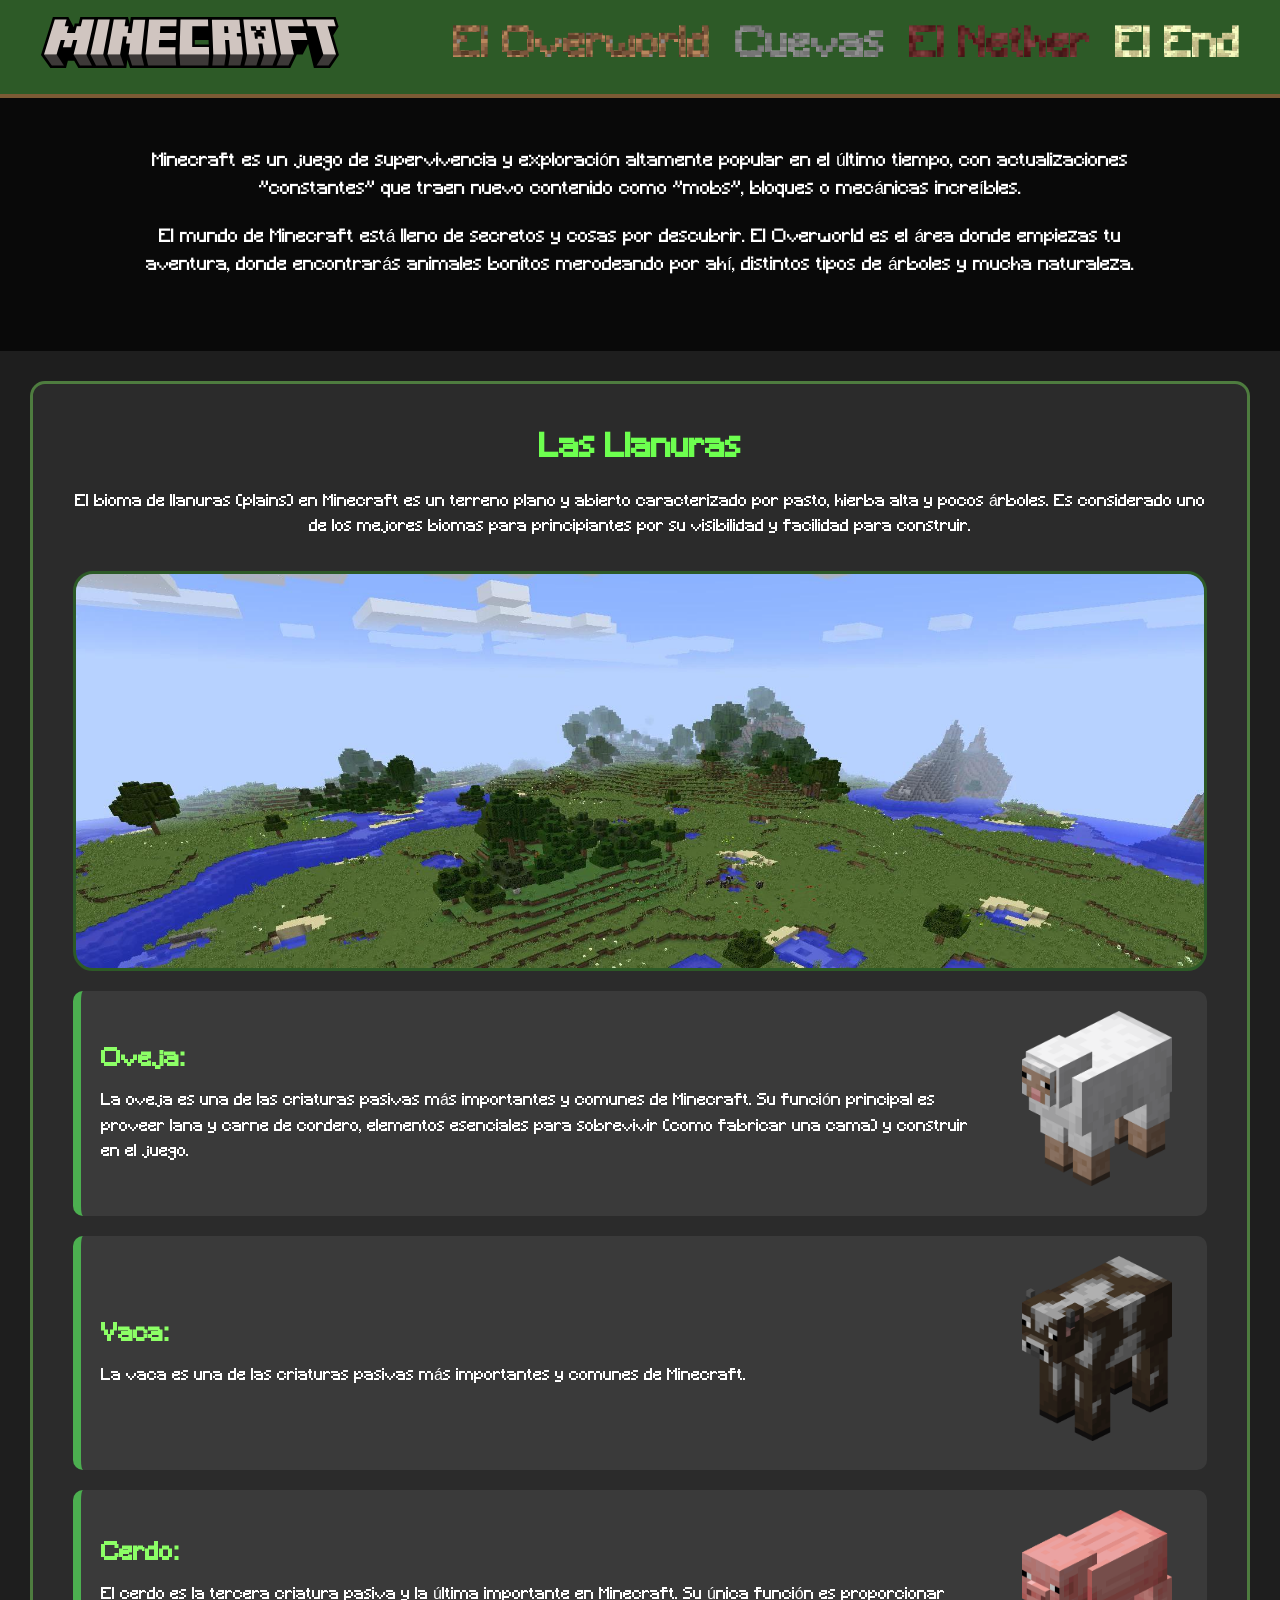
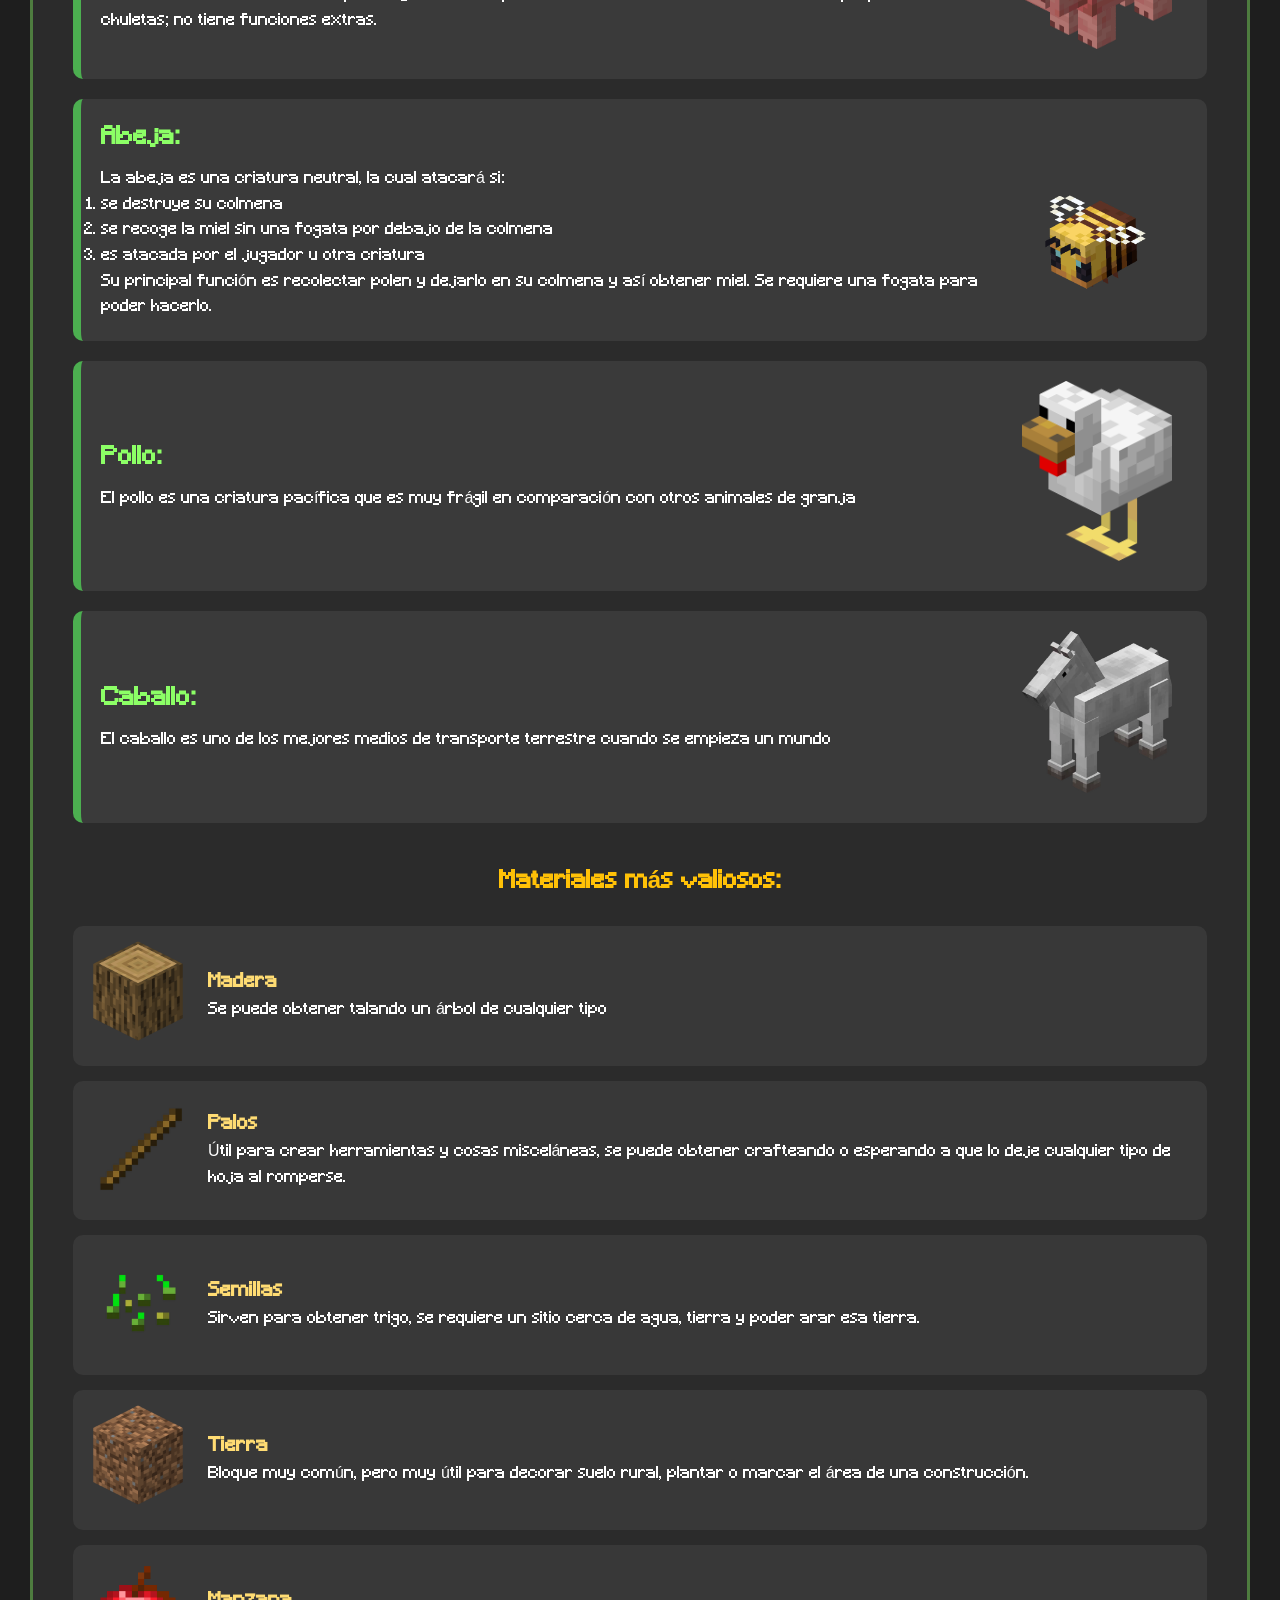
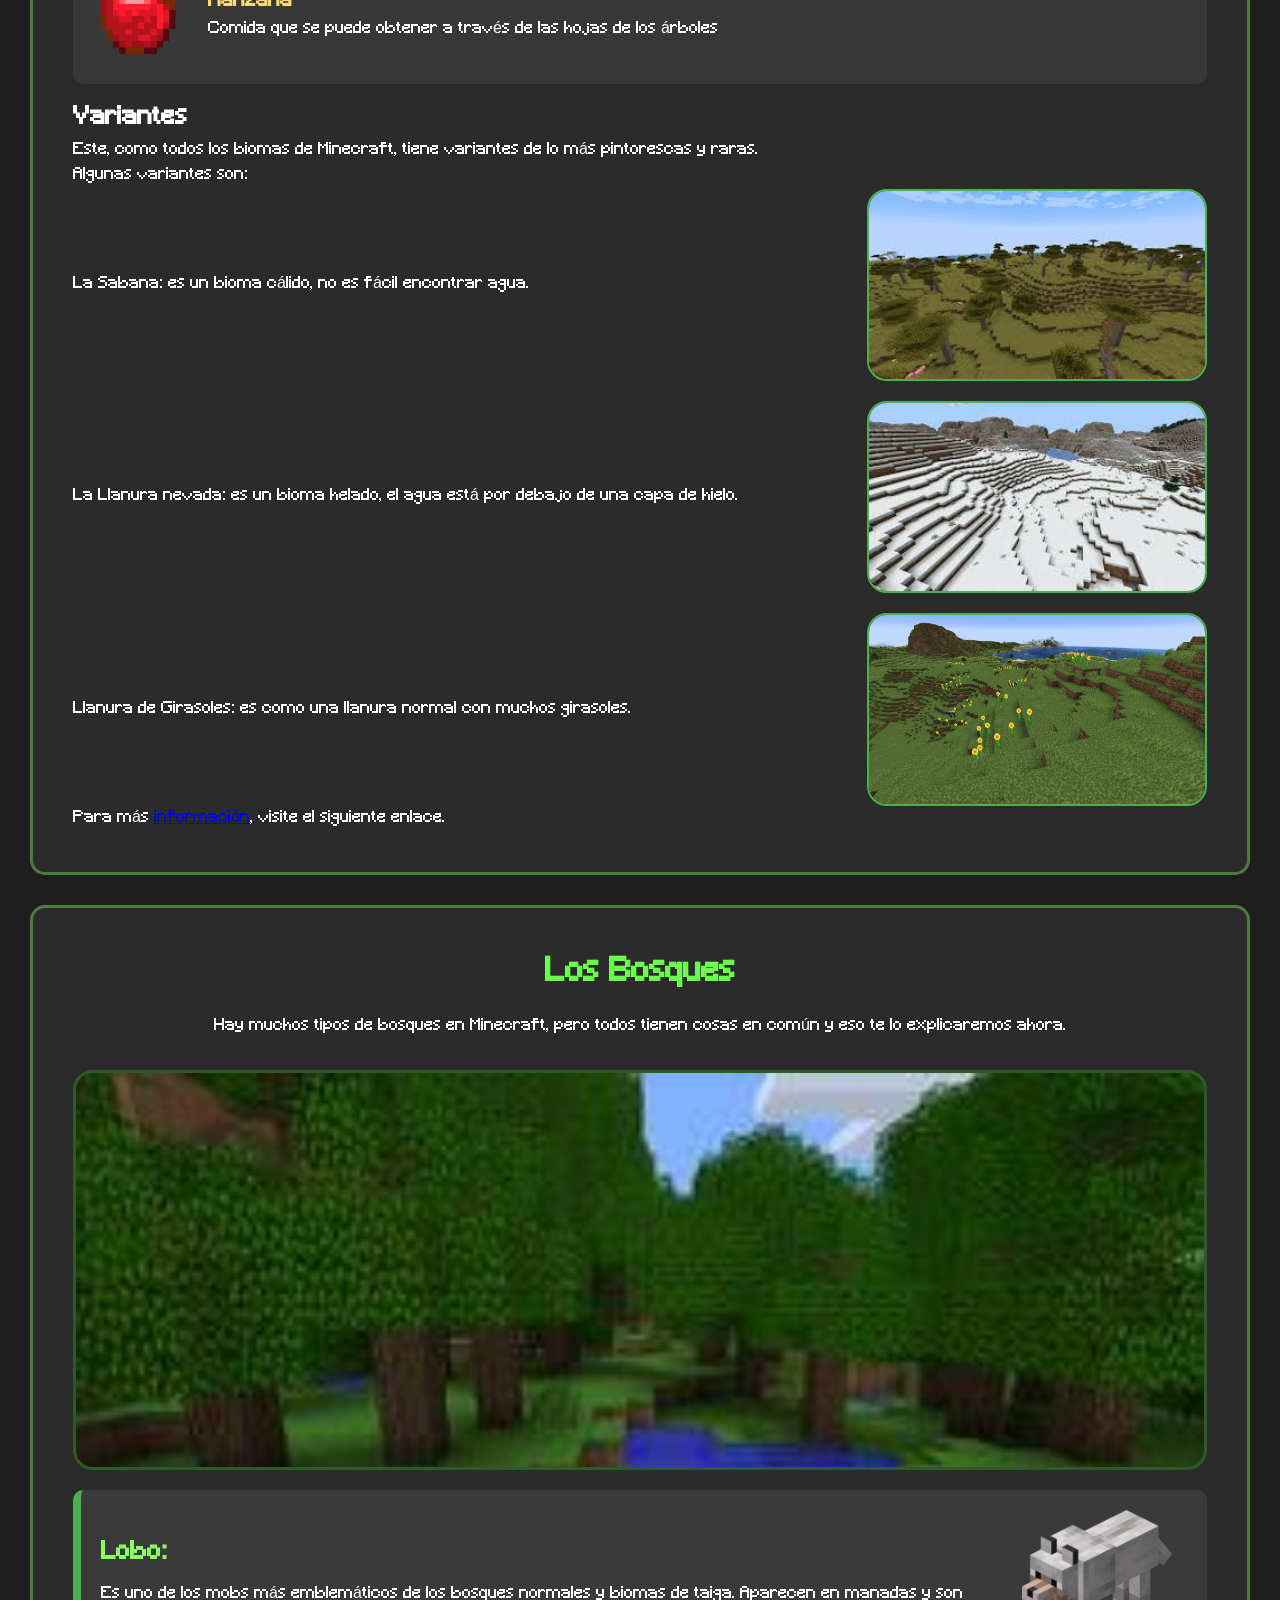
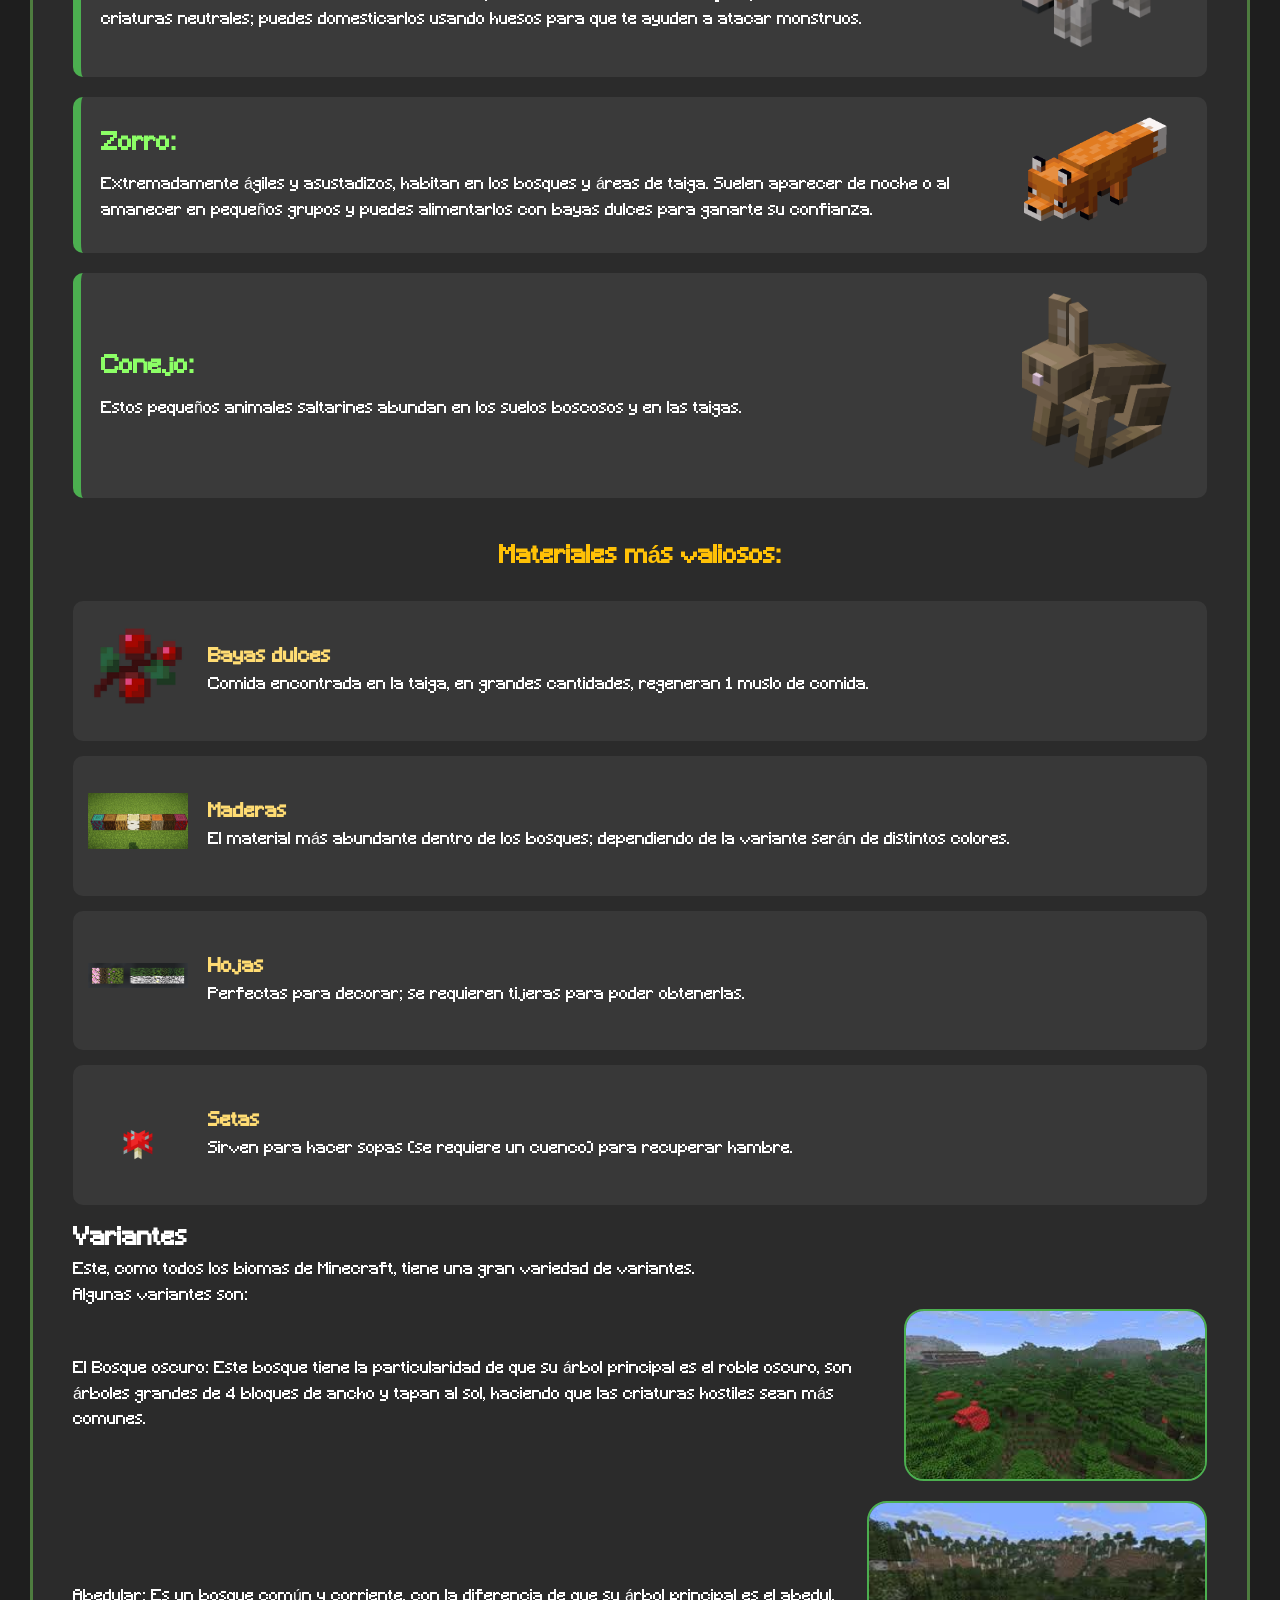
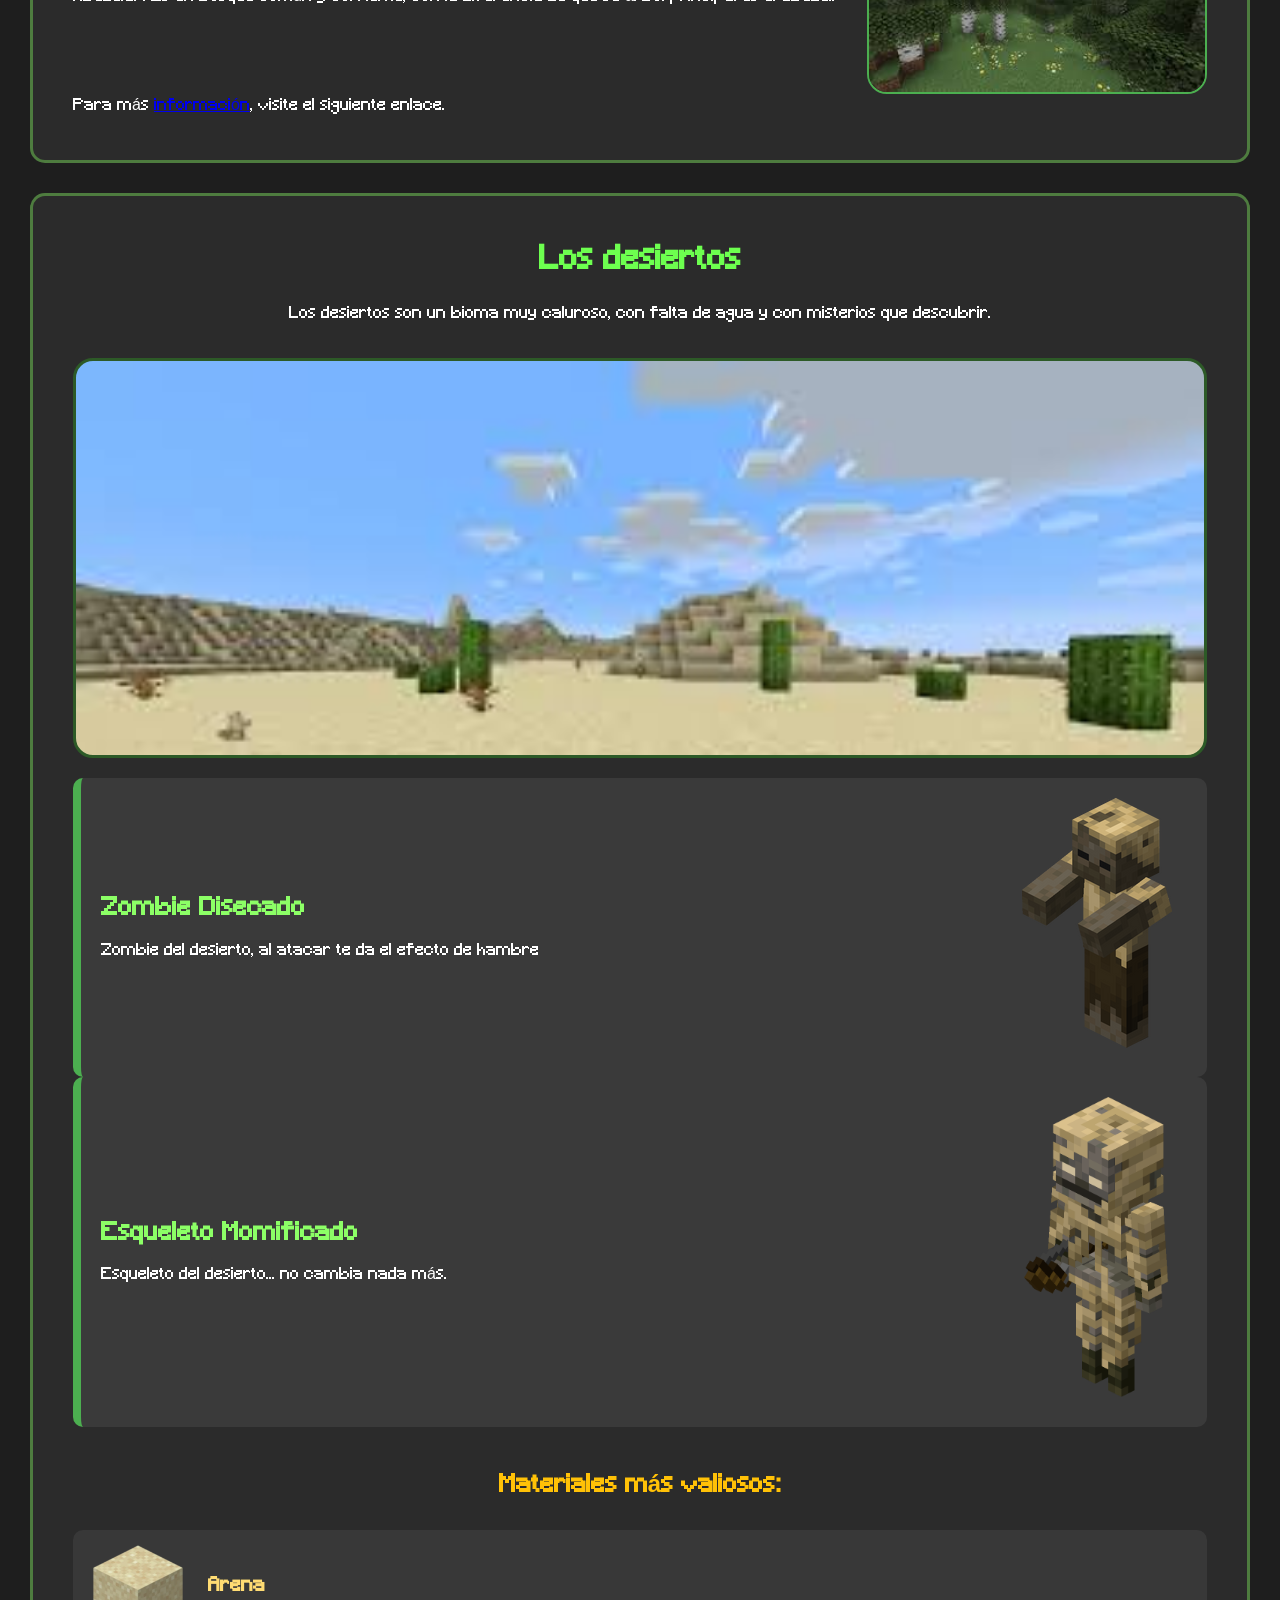
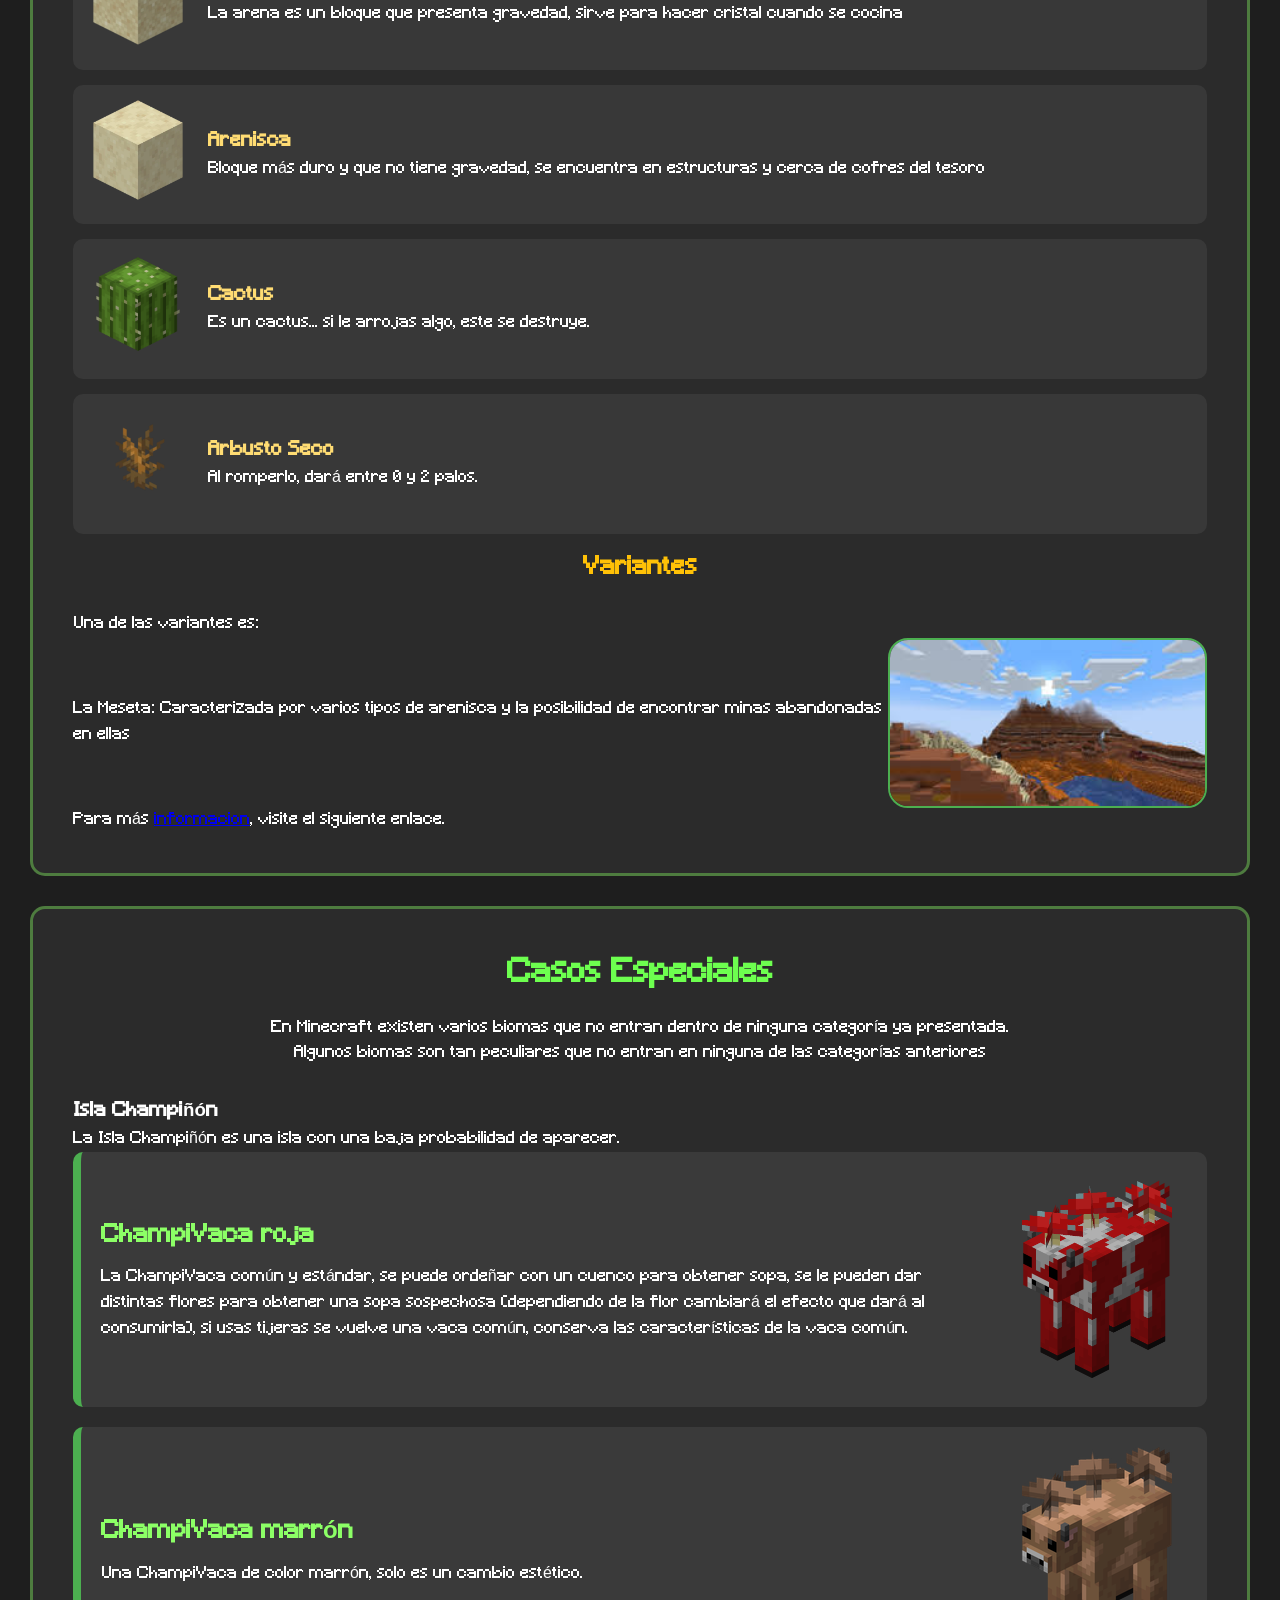
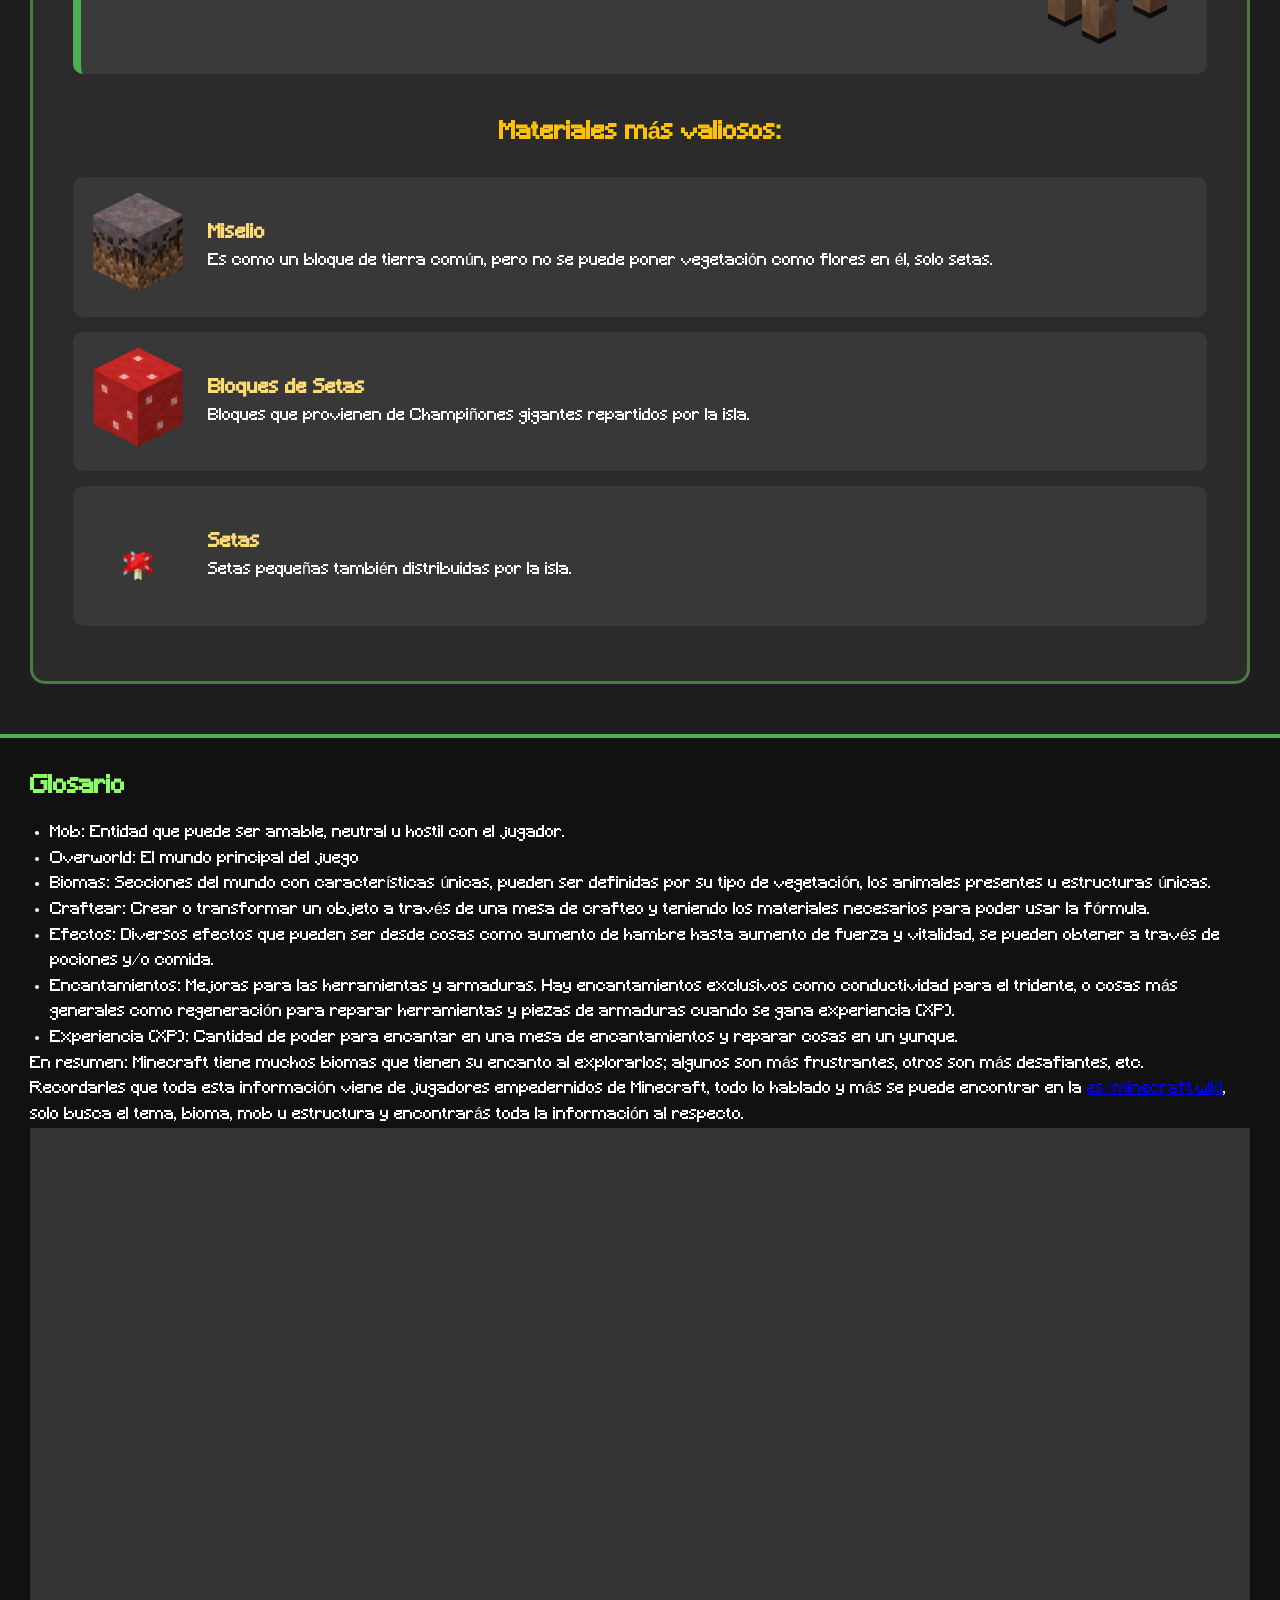
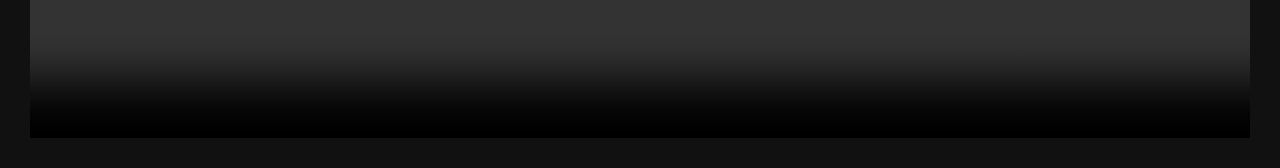
==== commit bd65b6ba: "ok" ====
--- a/index.html
+++ b/index.html
@@ -14,7 +14,7 @@
         <nav class="navbar">
             <div class="logodiv">
                 <a href="https://skmedix.pl/">
-                    <i class="bi bi-controller"></i><img class="logo" alt="logo" src="/static/images/logo.svg">
+                    <img class="logo" alt="logo" src="/static/images/logo.svg">
                 </a>
             </div>
             <div class="nav-links">
@@ -27,15 +27,15 @@
     </header>
     <section class="intro-over">
         <div class="intro-over-texto">
-            <p>Minecraft es un juego de supervivencia y exploracion
-                altamente popular en el ultimo tiempo, con actualizaciones
-                "constantes" que traen nuevo contenido como "Mobs"
-                bloques o mecanicas increibles.
+            <p>Minecraft es un juego de supervivencia y exploración
+                altamente popular en el último tiempo, con actualizaciones
+                "constantes" que traen nuevo contenido como "mobs",
+                bloques o mecánicas increíbles.
             </p>
-            <p>El mundo de minecraft esta lleno de secretos y cosas por descubrir,
-                el Overworld es el area donde empiezas tu aventura,
-                donde encontraras cosas como animales bonitos merodeando por ahí,
-                distintos tipos de arboles y naturaleza.
+            <p>El mundo de Minecraft está lleno de secretos y cosas por descubrir.
+                El Overworld es el área donde empiezas tu aventura,
+                donde encontrarás animales bonitos merodeando por ahí,
+                distintos tipos de árboles y mucha naturaleza.
             </p>
         </div>
     </section>
@@ -67,10 +67,7 @@
                     <div class="mob-over">
                         <div class="texto-mob-over">
                             <h2>Vaca:</h2>
-                            <p>La vaca es la segunda criatura pasiva mas importantes y comunes de Minecraft.
-                                Sus principales funciones son proveer cuero, leche y filete,
-                                se puede obtener leche al ordeñar, se requiere un cubo.
-                            </p>
+                            <p>La vaca es una de las criaturas pasivas más importantes y comunes de Minecraft.</p>
                         </div>
                         <div class="img-mob-over">
                             <img class="mob" src="/static/images/Vaca.png" alt="Vaca">
@@ -79,8 +76,8 @@
                     <div class="mob-over">
                         <div class="texto-mob-over">
                             <h2>Cerdo:</h2>
-                            <p>El cerdo es la tercer criatura pasiva y la ultima importante en Minecraft.
-                                Su unica funcion es dar chuletas, no tiene funciones extras.
+                            <p>El cerdo es la tercera criatura pasiva y la última importante en Minecraft.
+                                Su única función es proporcionar chuletas; no tiene funciones extras.
                             </p>
                         </div>
                         <div class="img-mob-over">
@@ -90,21 +87,21 @@
                     <div class="mob-over">
                         <div class="texto-mob-over">
                             <h2>Abeja:</h2>
-                            <p>La abeja es una criatura neutral, la cual atacara si:
+                            <p>La abeja es una criatura neutral, la cual atacará si:</p>
                             <ol>
                                 <li>
                                     se destruye su colmena
                                 </li>
                                 <li>
-                                    se recoje la miel sin una fogata por debajo de la colmena
+                                    se recoge la miel sin una fogata por debajo de la colmena
                                 </li>
                                 <li>
                                     es atacada por el jugador u otra criatura
                                 </li>
                             </ol>
                             <p>
-                                su principal funcion es recolectar polen y dejarlo en su colmena
-                                y asi obtener miel, se requiere una fogata para poder hacerlo.
+                                Su principal función es recolectar polen y dejarlo en su colmena
+                                y así obtener miel. Se requiere una fogata para poder hacerlo.
                             </p>
                         </div>
                         <div class="img-mob-over">
@@ -114,9 +111,9 @@
                     <div class="mob-over">
                         <div class="texto-mob-over">
                             <h2>Pollo:</h2>
-                            <p>El pollo es una criatura pacifica que es muy
-                                frajil en comparacion a otros animales de granja (cerdo, vaca, oveja),
-                                provee plumas (probabilidad) y pollo crudo (asegurado).
+                            <p>
+                                El pollo es una criatura pacífica que es muy
+                                frágil en comparación con otros animales de granja
                             </p>
                         </div>
                         <div class="img-mob-over">
@@ -126,8 +123,10 @@
                     <div class="mob-over">
                         <div class="texto-mob-over">
                             <h2>Caballo:</h2>
-                            <p>el caballo es uno de los mejores medios de transporte terrestre cuando se
-                                empieza con el mundo, se requiere una silla de montar para poder montarlo.</p>
+                            <p>
+                                El caballo es uno de los mejores medios de transporte terrestre cuando se
+                                empieza un mundo
+                            </p>
                         </div>
                         <div class="img-mob-over">
                             <img src="/static/images/horse.webp" alt="caballo">
@@ -135,15 +134,14 @@
                     </div>
                 </div>
                 <div class="mats">
-                    <h2>Materiales mas valiosos:</h2>
+                    <h2>Materiales más valiosos:</h2>
                     <div class="Material">
                         <div class="img-mats-over">
                             <img src="/static/images/tronco.png" alt="tronco">
                         </div>
                         <div class="texto-mats-over">
                             <h3>Madera</h3>
-                            <p>Se puede obtener talando un arbol de cualquier tipo,
-                                se recomienda usar un hacha para agilizar el proceso.</p>
+                            <p>Se puede obtener talando un árbol de cualquier tipo</p>
                         </div>
                     </div>
                     <div class="Material">
@@ -152,9 +150,9 @@
                         </div>
                         <div class="texto-mats-over">
                             <h3>Palos</h3>
-                            <p>Util para crear herramientas y cosas miselaneas,
+                            <p>Útil para crear herramientas y cosas misceláneas,
                                 se puede obtener crafteando o esperando a que lo deje cualquier
-                                tipo de hoja de arbol caiga.</p>
+                                tipo de hoja al romperse.</p>
                         </div>
                     </div>
                     <div class="Material">
@@ -173,8 +171,9 @@
                         </div>
                         <div class="texto-mats-over">
                             <h3>Tierra</h3>
-                            <p>Bloque muy comun, pero muy util para decorar suelo rural, plantar o marcar el area de
-                                una construcion.</p>
+                            <p>Bloque muy común, pero muy útil para decorar suelo rural, plantar o marcar el área de
+                                una construcción.
+                            </p>
                         </div>
                     </div>
                     <div class="Material">
@@ -183,40 +182,40 @@
                         </div>
                         <div class="texto-mats-over">
                             <h3>Manzana</h3>
-                            <p>Comida que se puede obtener a travez de las hojas de los arboles, regenera pocos
-                                muslitos.</p>
-                        </div>
-                    </div>
-                    </div>
-                    <div class="variantes">
-                        <h2>Variantes</h2>
-                        <p>Este, como todos los biomas de Minecraft, tiene variantes de lo mas pintorescas y raras.
-                        </p>
-                        <p>Algunas variantes son:</p>
-                        <ul>
-                            <li>
-                                La Sabana: es un bioma calido, no es facil encontrar agua.
-                                <img class="variante" src="/static/images/sabana.jfif" alt="sabana">
-                            </li>
-                            <li>
-                                La Llanura nevada: es un bioma helado, el agua esta por debajo de una capa de hielo.
-                                <img class="variante" src="/static/images/llanura-nevada.jfif" alt="snow-plains">
-                            </li>
-                            <li>
-                                Llanura de Girasoles: es como una llanura normal con muchos girasoles.
-                                <img class="variante" src="/static/images/sun-plains.png" alt="sun-plains">
-                            </li>
-                        </ul>
-                        <p>para mas <a href="https://es.minecraft.wiki/w/Llanura" target="_blank">informacion</a>,
-                            visite el siguiente enlace.</p>
-                    </div>
-                    </div>
+                            <p>Comida que se puede obtener a través de las hojas de los árboles</p>
+                        </div>
+                    </div>
+                </div>
+                <div class="variantes">
+                    <h2>Variantes</h2>
+                    <p>
+                        Este, como todos los biomas de Minecraft, tiene variantes de lo más pintorescas y raras.
+                    </p>
+                    <p>Algunas variantes son:</p>
+                    <ul>
+                        <li>
+                            La Sabana: es un bioma cálido, no es fácil encontrar agua.
+                            <img class="variante" src="/static/images/sabana.jfif" alt="sabana">
+                        </li>
+                        <li>
+                            La Llanura nevada: es un bioma helado, el agua está por debajo de una capa de hielo.
+                            <img class="variante" src="/static/images/llanura-nevada.jfif" alt="snow-plains">
+                        </li>
+                        <li>
+                            Llanura de Girasoles: es como una llanura normal con muchos girasoles.
+                            <img class="variante" src="/static/images/sun-plains.png" alt="sun-plains">
+                        </li>
+                    </ul>
+                    <p>Para más <a href="https://es.minecraft.wiki/w/Llanura" target="_blank">información</a>,
+                        visite el siguiente enlace.</p>
+                </div>
+            </div>
         </section>
         <section class="bioma-bosques">
             <div class="intro-bioma-over">
                 <h2>Los Bosques</h2>
-                <p>Hay muchos tipos de bosques en minecraft pero todos tienen cosas en común
-                    y eso te explicaremos ahora.</p>
+                <p>Hay muchos tipos de bosques en Minecraft, pero todos tienen cosas en común
+                    y eso te lo explicaremos ahora.</p>
             </div>
             <div class="img-bioma-b">
             </div>
@@ -257,14 +256,14 @@
                     </div>
                 </div>
                 <div class="mats">
-                    <h2>Materiales mas valiosos:</h2>
+                    <h2>Materiales más valiosos:</h2>
                     <div class="Material">
                         <div class="img-mats-over">
                             <img src="/static/images/bayas-dulces.png" alt="bayas-dulces">
                         </div>
                         <div class="texto-mats-over">
                             <h3>Bayas dulces</h3>
-                            <p>Comida encontrda en la taiga, en
+                            <p>Comida encontrada en la taiga, en
                                 grandes cantidades, regeneran 1 muslo de comida.</p>
                         </div>
                     </div>
@@ -274,8 +273,8 @@
                         </div>
                         <div class="texto-mats-over">
                             <h3>Maderas</h3>
-                            <p>El material mas abundante dentro de los bosques,
-                                dependiendo de la variante seran de distintos colores.
+                            <p>El material más abundante dentro de los bosques;
+                                dependiendo de la variante serán de distintos colores.
                             </p>
                         </div>
                     </div>
@@ -285,8 +284,7 @@
                         </div>
                         <div class="texto-mats-over">
                             <h3>Hojas</h3>
-                            <p>Perfectas para decorar, se requiere
-                                tijeras para poder conseguirlas.</p>
+                            <p>Perfectas para decorar; se requieren tijeras para poder obtenerlas.</p>
                         </div>
                     </div>
                     <div class="Material">
@@ -301,31 +299,30 @@
                 </div>
                 <div class="variantes">
                     <h2>Variantes</h2>
-                    <p>Este, como todos los biomas de Minecraft tiene una gran variedad de variantes.
-                    </p>
+                    <p>Este, como todos los biomas de Minecraft, tiene una gran variedad de variantes.</p>
                     <p>Algunas variantes son:</p>
                     <ul>
                         <li>
-                            El Bosque oscuro: Este bosque tiene la particuralidad que
-                            su arbol principal es el roble oscuro, son arboles grandes de 4 bloques de ancho
-                            y tapan al sol, haciendo que las criaturas hostiles sean mas comunes.
+                            El Bosque oscuro: Este bosque tiene la particularidad de que
+                            su árbol principal es el roble oscuro, son árboles grandes de 4 bloques de ancho
+                            y tapan al sol, haciendo que las criaturas hostiles sean más comunes.
                             <img class="variante" src="/static/images/bosque-oscuro.jfif" alt="Bosque-oscuro">
                         </li>
                         <li>
-                            Abedular: Es un bosque comun y corriente con la diferencia
-                            que su arbol principal es el abedul.
+                            Abedular: Es un bosque común y corriente, con la diferencia
+                            de que su árbol principal es el abedul.
                             <img class="variante" src="/static/images/abedular.jfif" alt="Abedular">
                         </li>
                     </ul>
-                    <p>para mas <a href="https://es.minecraft.wiki/w/Llanura" target="_blank">informacion</a>,
+                    <p>Para más <a href="https://es.minecraft.wiki/w/Bosques" target="_blank">información</a>,
                         visite el siguiente enlace.</p>
                 </div>
-                </div>
+            </div>
         </section>
         <section class="bioma-desiertos">
             <div class="intro-bioma-over">
                 <h2>Los desiertos</h2>
-                <p>Los desiertos es un bioma muy caluroso, con falta de agua y con misterios que descubrir.</p>
+                <p>Los desiertos son un bioma muy caluroso, con falta de agua y con misterios que descubrir.</p>
             </div>
             <div class="img-bioma-d">
             </div>
@@ -334,7 +331,7 @@
                     <div class="mob-over">
                         <div class="texto-mob-over">
                             <h2>Zombie Disecado</h2>
-                            <p>Zombie del desietro, al atacar te da el efecto de hambre</p>
+                            <p>Zombie del desierto, al atacar te da el efecto de hambre</p>
                         </div>
                         <div class="img-mob-over">
                             <img src="/static/images/zombei.png" alt="zombie-desierto">
@@ -345,7 +342,7 @@
                     <div class="mob-over">
                         <div class="texto-mob-over">
                             <h2>Esqueleto Momificado</h2>
-                            <p>Esqueleto del decierto... no cambia nada más</p>
+                            <p>Esqueleto del desierto... no cambia nada más.</p>
                         </div>
                         <div class="img-mob-over">
                             <img src="/static/images/momifiado.png" alt="esquelto-desierto">
@@ -353,15 +350,16 @@
                     </div>
                 </div>
                 <div class="mats">
-                    <h2>Materiales mas valiosos:</h2>
+                    <h2>Materiales más valiosos:</h2>
                     <div class="Material">
                         <div class="img-mats-over">
                             <img src="/static/images/Arena.webp" alt="materiales">
                         </div>
                         <div class="texto-mats-over">
                             <h3>Arena</h3>
-                            <p>La arena es un bloque que presenta gravedad, sirve para hacer cristal cuanso se
-                                cocina</p>
+                            <p>
+                                La arena es un bloque que presenta gravedad, sirve para hacer cristal cuando se cocina
+                            </p>
                         </div>
                     </div>
                     <div class="Material">
@@ -370,7 +368,7 @@
                         </div>
                         <div class="texto-mats-over">
                             <h3>Arenisca</h3>
-                            <p>Bloque mas duro y que no tiene gravedad, se encuentra en estructuras y cerca de
+                            <p>Bloque más duro y que no tiene gravedad, se encuentra en estructuras y cerca de
                                 cofres del tesoro</p>
                         </div>
                     </div>
@@ -379,8 +377,8 @@
                             <img src="/static/images/Cactus.png" alt="materiales">
                         </div>
                         <div class="texto-mats-over">
-                            <h3>cactus</h3>
-                            <p>es un cactus... si le arrojas algo eso se destruye</p>
+                            <h3>Cactus</h3>
+                            <p>Es un cactus... si le arrojas algo, este se destruye.</p>
                         </div>
                     </div>
                     <div class="Material">
@@ -389,44 +387,43 @@
                         </div>
                         <div class="texto-mats-over">
                             <h3>Arbusto Seco</h3>
-                            <p>Al romperlo, dara de entre 0 a 2 palos</p>
+                            <p>Al romperlo, dará entre 0 y 2 palos.</p>
                         </div>
                     </div>
                     <div class="variantes">
                         <h2>Variantes</h2>
-                        <p>una de las variante es:</p>
+                        <p>Una de las variantes es:</p>
                         <ul>
                             <li>
-                                La Meseta: Caracterizadas pro varios tipos de arenizca y la posibilidad de encontrar
+                                La Meseta: Caracterizada por varios tipos de arenisca y la posibilidad de encontrar
                                 minas abandonadas en ellas
                                 <img class="variante" src="/static/images/mezera.jfif" alt="meseta">
                             </li>
                         </ul>
-                        <p>para mas <a href="https://es.minecraft.wiki/w/Desierto" target="_blank">informacion</a>,
+                        <p>Para más <a href="https://es.minecraft.wiki/w/Desierto" target="_blank">informacion</a>,
                             visite el siguiente enlace.</p>
                     </div>
-                    </div>
-                    </div>
+                </div>
+            </div>
         </section>
         <section class="bioma-Raros">
             <div class="intro-bioma-over">
-
                 <h2>Casos Especiales</h2>
-                <p>En Minecraft existen varios biomas que no entran dentro de ninguna categoria ya presentada</p>
-                <p>Algunos biomas son tan peculiares que no entran en ninguna de las categorias anteriores</p>
+                <p>En Minecraft existen varios biomas que no entran dentro de ninguna categoría ya presentada.</p>
+                <p>Algunos biomas son tan peculiares que no entran en ninguna de las categorías anteriores</p>
             </div>
             <div class="Bioma raro">
-                <h3>Isla champiñion</h3>
-                <p>La Isla champiñion es una isla con una baja probabilidad de aparecer</p>
+                <h3>Isla Champiñón</h3>
+                <p>La Isla Champiñón es una isla con una baja probabilidad de aparecer.</p>
                 <div class="mobs-over"><!--Agrega solo lo exclusivo del bioma-->
                     <div class="mob-over">
                         <div class="texto-mob-over">
                             <h2>ChampiVaca roja</h2>
-                            <p>La ChampiVaca comun y estandar, se puede ordeñar con un cuenco para obtener sopa,
-                                se les puedes dar distintas flores para obtener una
-                                sopa sospechosa (dependiendo de la flor cambiara el efecto que dara al consumirla),
+                            <p>La ChampiVaca común y estándar, se puede ordeñar con un cuenco para obtener sopa,
+                                se le pueden dar distintas flores para obtener una
+                                sopa sospechosa (dependiendo de la flor cambiará el efecto que dará al consumirla),
                                 si usas
-                                tijeras se vuelve una vaca comun, conserva las caracteristicas de la vaca comun.</p>
+                                tijeras se vuelve una vaca común, conserva las características de la vaca común.</p>
                         </div>
                         <div class="img-mob-over">
                             <img src="/static/images/champicow.webp" alt="Champi-Vaca-roja">
@@ -434,9 +431,8 @@
                     </div>
                     <div class="mob-over">
                         <div class="texto-mob-over">
-                            <h2>ChampiVaca marron</h2>
-                            <p>Una ChampiVaca de color marron,solo es un cambio estetico, mantiene mismas funciones.
-                            </p>
+                            <h2>ChampiVaca marrón</h2>
+                            <p>Una ChampiVaca de color marrón, solo es un cambio estético.</p>
                         </div>
                         <div class="img-mob-over">
                             <img src="/static/images/champinigger.png" alt="Champi-Vaca-marron">
@@ -444,15 +440,15 @@
                     </div>
                 </div>
                 <div class="mats">
-                    <h2>Materiales mas valiosos:</h2>
+                    <h2>Materiales más valiosos:</h2>
                     <div class="Material">
                         <div class="img-mats-over">
                             <img src="/static/images/Mycelium_JE3_BE3.png" alt="materiales">
                         </div>
                         <div class="texto-mats-over">
                             <h3>Miselio</h3>
-                            <p>Es como un bloque de tierra comun, pero no se puede poner vegetacion como flores en
-                                el, solo setas</p>
+                            <p>Es como un bloque de tierra común, pero no se puede poner vegetación como flores en
+                                él, solo setas.</p>
                         </div>
                     </div>
                     <div class="Material">
@@ -470,13 +466,13 @@
                         </div>
                         <div class="texto-mats-over">
                             <h3>Setas</h3>
-                            <p>Setas pequeñas tambien distribuidas por la isla</p>
-                        </div>
-                    </div>
-                </div>
-                </div>
-    
-    </section>
+                            <p>Setas pequeñas también distribuidas por la isla.</p>
+                        </div>
+                    </div>
+                </div>
+            </div>
+
+        </section>
     </main>
     <footer class="diccionario-over">
         <h2>Glosario</h2>
@@ -488,41 +484,40 @@
                 Overworld: El mundo principal del juego
             </li>
             <li>
-                Biomas: Secciones del mundo con caracteristicas unicas,
-                pueden ser definidas por su tipo de vegetacion, los animales presentes u estructuras unicas.
-            </li>
-            <li>
-                Craftear: rear o transformar un objeto a travez de una mesa de crafteo
-                y teniendo los materiales necesarios para poder usar la formula.
-            </li>
-            <li>
-                Efectos: diversos efectos que pueden ser desde cosas como aumento de hambre hasta aumento de fuerza y
-                vitalidad, se pueden obtener a travez de pociones y/o comida.
-            </li>
-            <li>
-                Encantamientos: Mejoras para las herramientas y armaduras, hay encantamientos exlusivos como
+                Biomas: Secciones del mundo con características únicas,
+                pueden ser definidas por su tipo de vegetación, los animales presentes u estructuras únicas.
+            </li>
+            <li>
+                Craftear: Crear o transformar un objeto a través de una mesa de crafteo
+                y teniendo los materiales necesarios para poder usar la fórmula.
+            </li>
+            <li>
+                Efectos: Diversos efectos que pueden ser desde cosas como aumento de hambre hasta aumento de fuerza y
+                vitalidad, se pueden obtener a través de pociones y/o comida.
+            </li>
+            <li>
+                Encantamientos: Mejoras para las herramientas y armaduras. Hay encantamientos exclusivos como
                 conductividad
-                para el tridente, o cosas mas generales como regeneracion para reparar herramientas y piezas de
+                para el tridente, o cosas más generales como regeneración para reparar herramientas y piezas de
                 armaduras cuando se gana experiencia (XP).
             </li>
             <li>
-                Experiencia (XP): Cantiad de poder para encantar en una mesa de encantamientos y reparar cosas en un
+                Experiencia (XP): Cantidad de poder para encantar en una mesa de encantamientos y reparar cosas en un
                 yunque.
             </li>
         </ul>
-        <p>En resumen: Minecraft tiene muchos biomas que tienen su encanto al explorarlos, algunos son mas frustrantes,
-            otros son mas desafiantes, etc.</p>
-        <p>Recordarles que toda esta informacion viene de jugadores enpedernidos de Minecraft, todo lo hablado y más se
+        <p>En resumen: Minecraft tiene muchos biomas que tienen su encanto al explorarlos; algunos son más frustrantes,
+            otros son más desafiantes, etc.</p>
+        <p>Recordarles que toda esta información viene de jugadores empedernidos de Minecraft, todo lo hablado y más se
             puede encontrar en la <a href="https://es.minecraft.wiki/" target="_blank"
-                class="link-wiki">es/minecraft.wiki</a>, solo busca el tema, bioma, mob u estructura y encontraras toda
-            la informacion al respecto.</p>
-        <video controls
-            src="/static/images/YTDown_YouTube_Minecraft-en-1-minuto_Media_kSv6qlPtvR0_001_720p.mp4"></video>
+                class="link-wiki">es/minecraft.wiki</a>, solo busca el tema, bioma, mob u estructura y encontrarás toda
+            la información al respecto.</p>
+        <video controls id="Video"> <source src="/static/video/YTDown_YouTube_Minecraft-en-1-minuto_Media_kSv6qlPtvR0_001_720p.mp4" type="video/mp4"></video>
     </footer>
     <div id="transicion"></div>
     <script src="/static/js/script.js"></script>
-    <audio autoplay src="/static/images/Lava-chiken.mp3"></audio>
     <audio id="portalSound" src="/static/audio/portal.mp3"></audio>
+    <audio id="endMusic" src="/static/audio/end-theme.mp3"></audio>
 </body>
 
 </html>
--- a/static/css/style.css
+++ b/static/css/style.css
@@ -313,7 +313,6 @@
     display: flex;
     gap: 25px;
     align-items: center;
-    height: 150px;
 }
 
 .nav-links-n a {
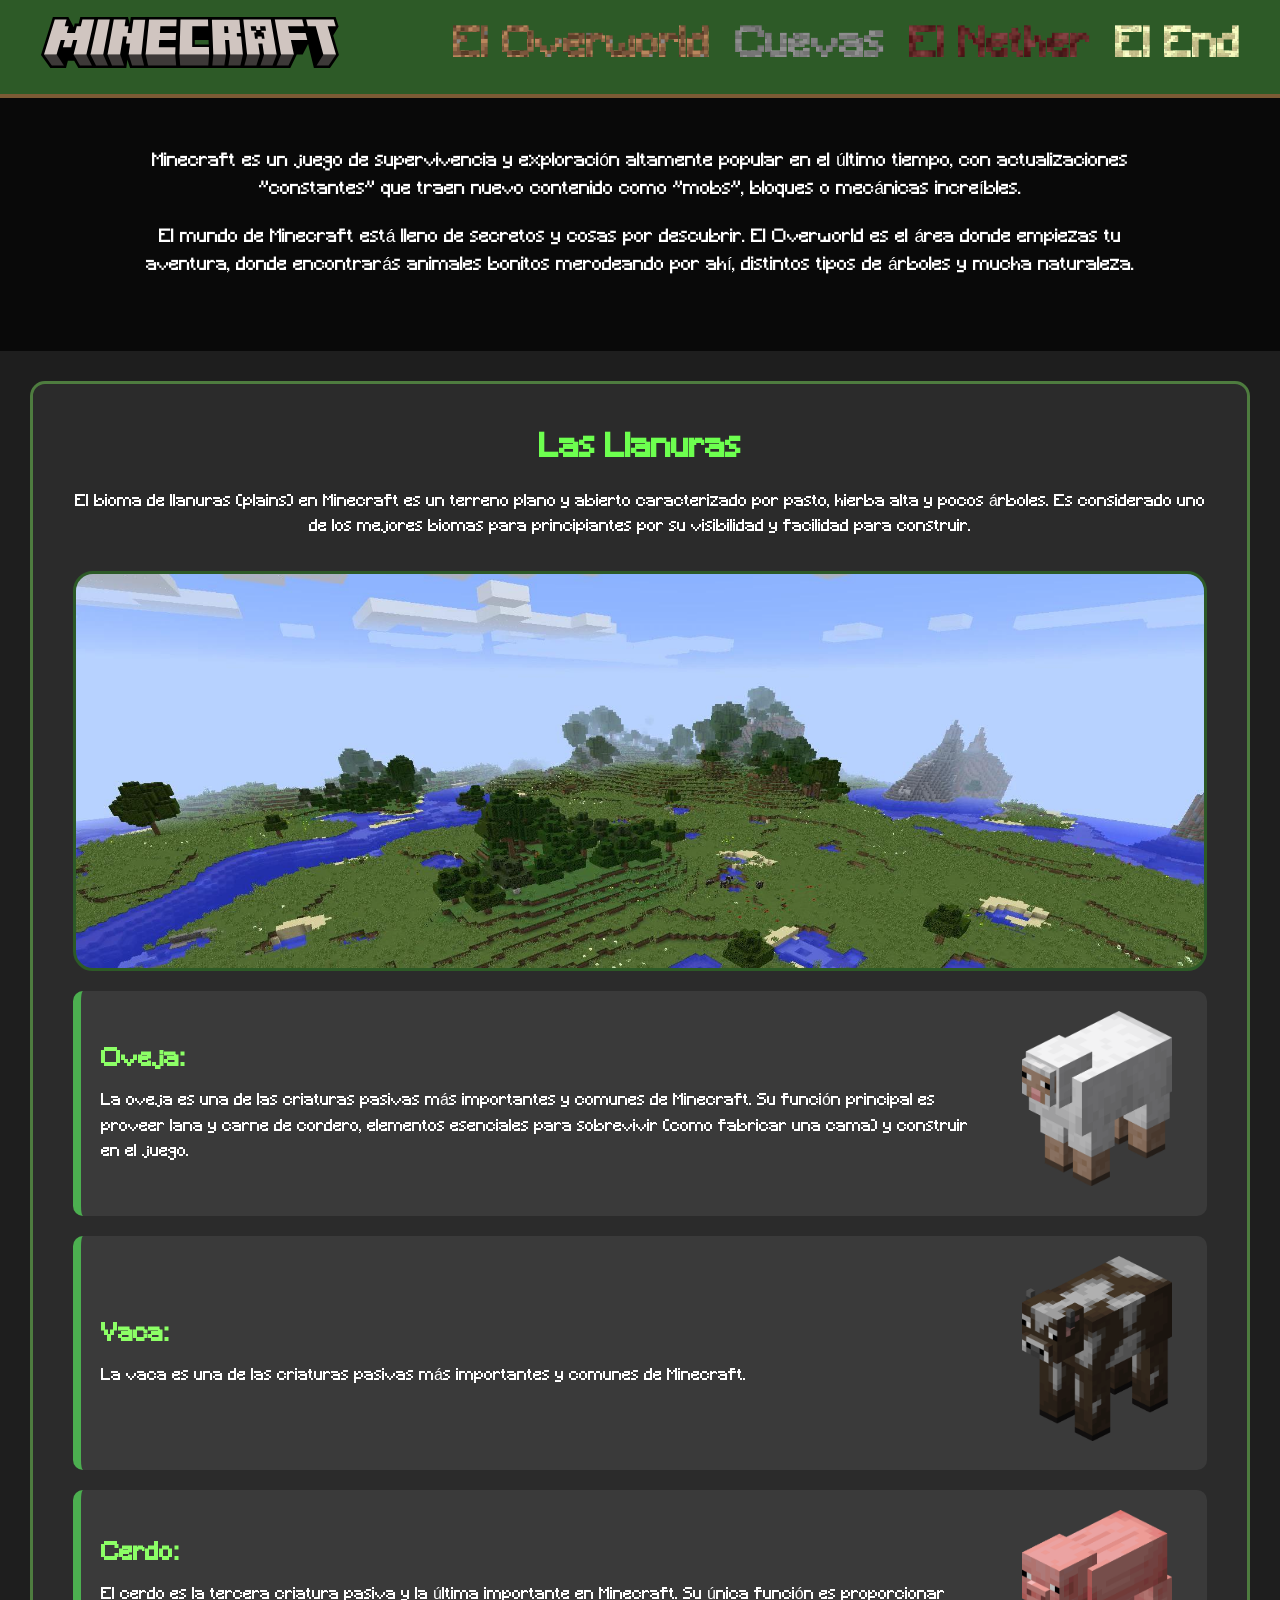
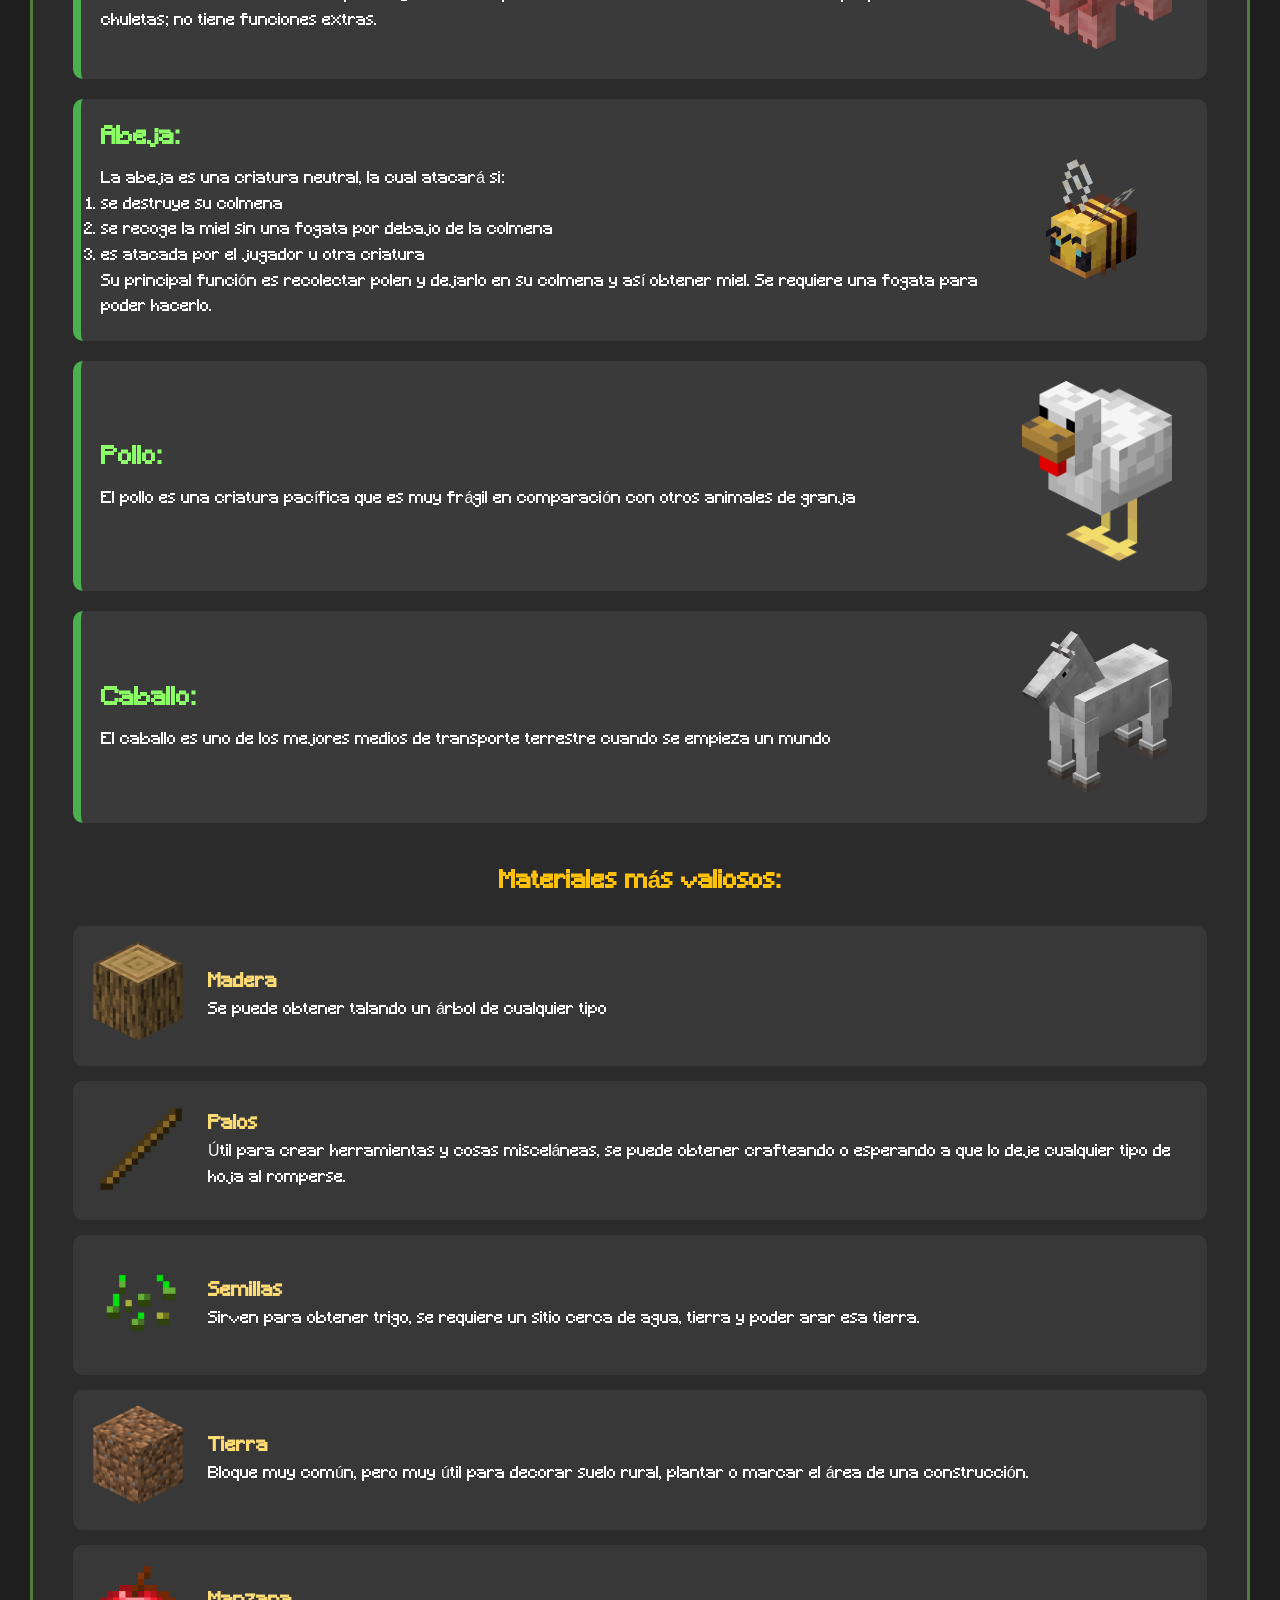
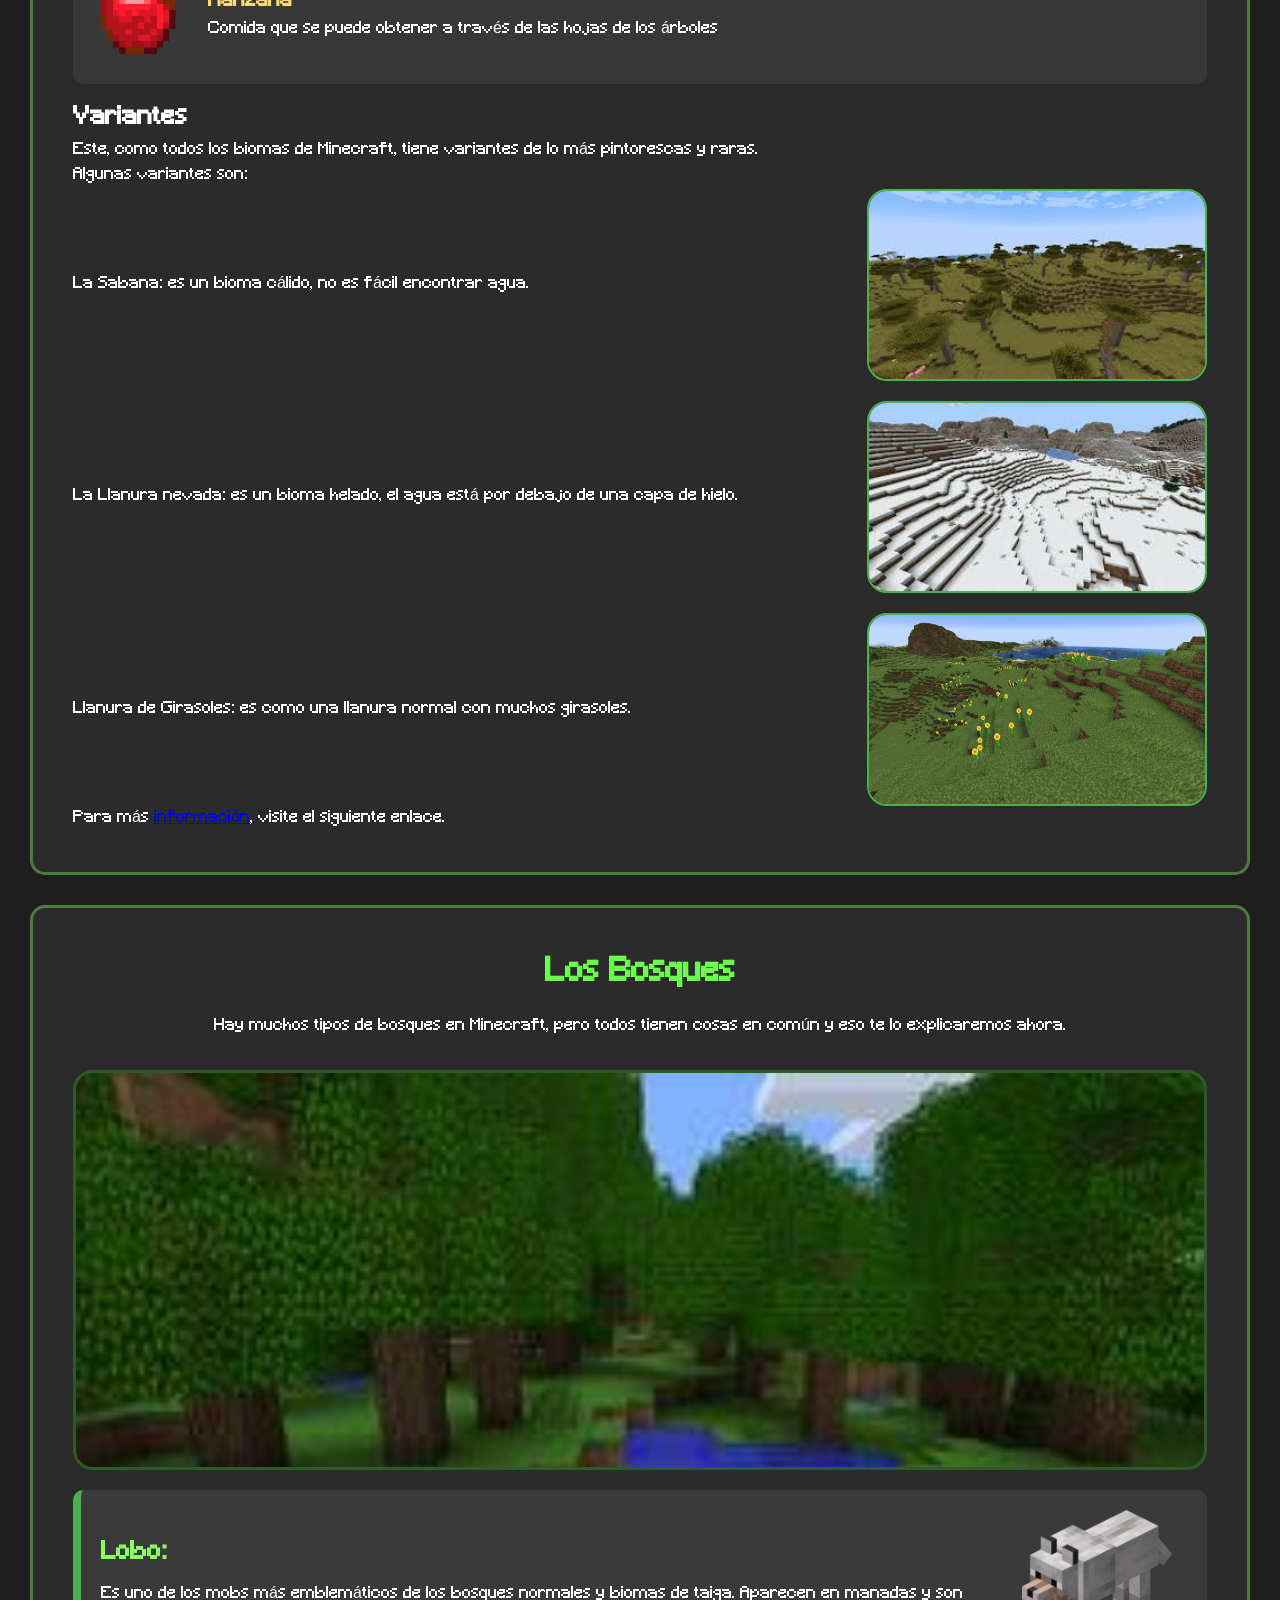
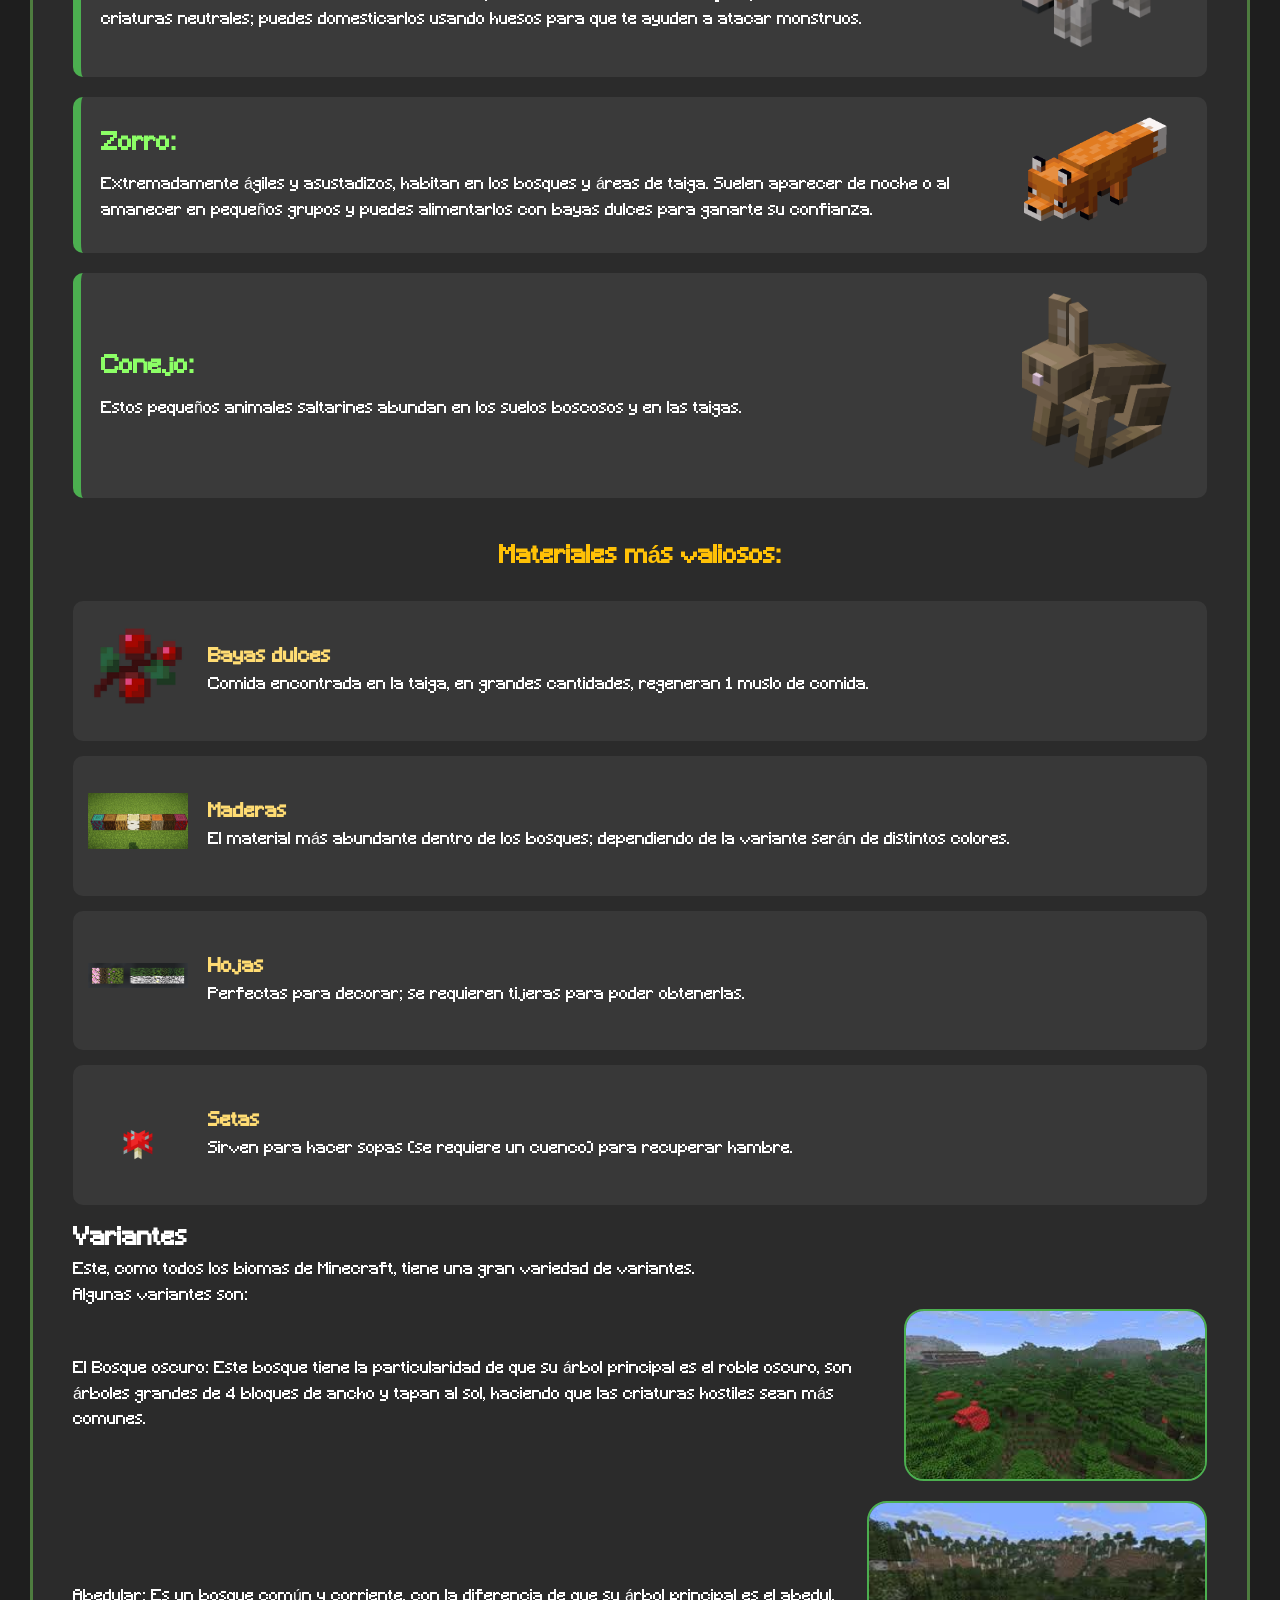
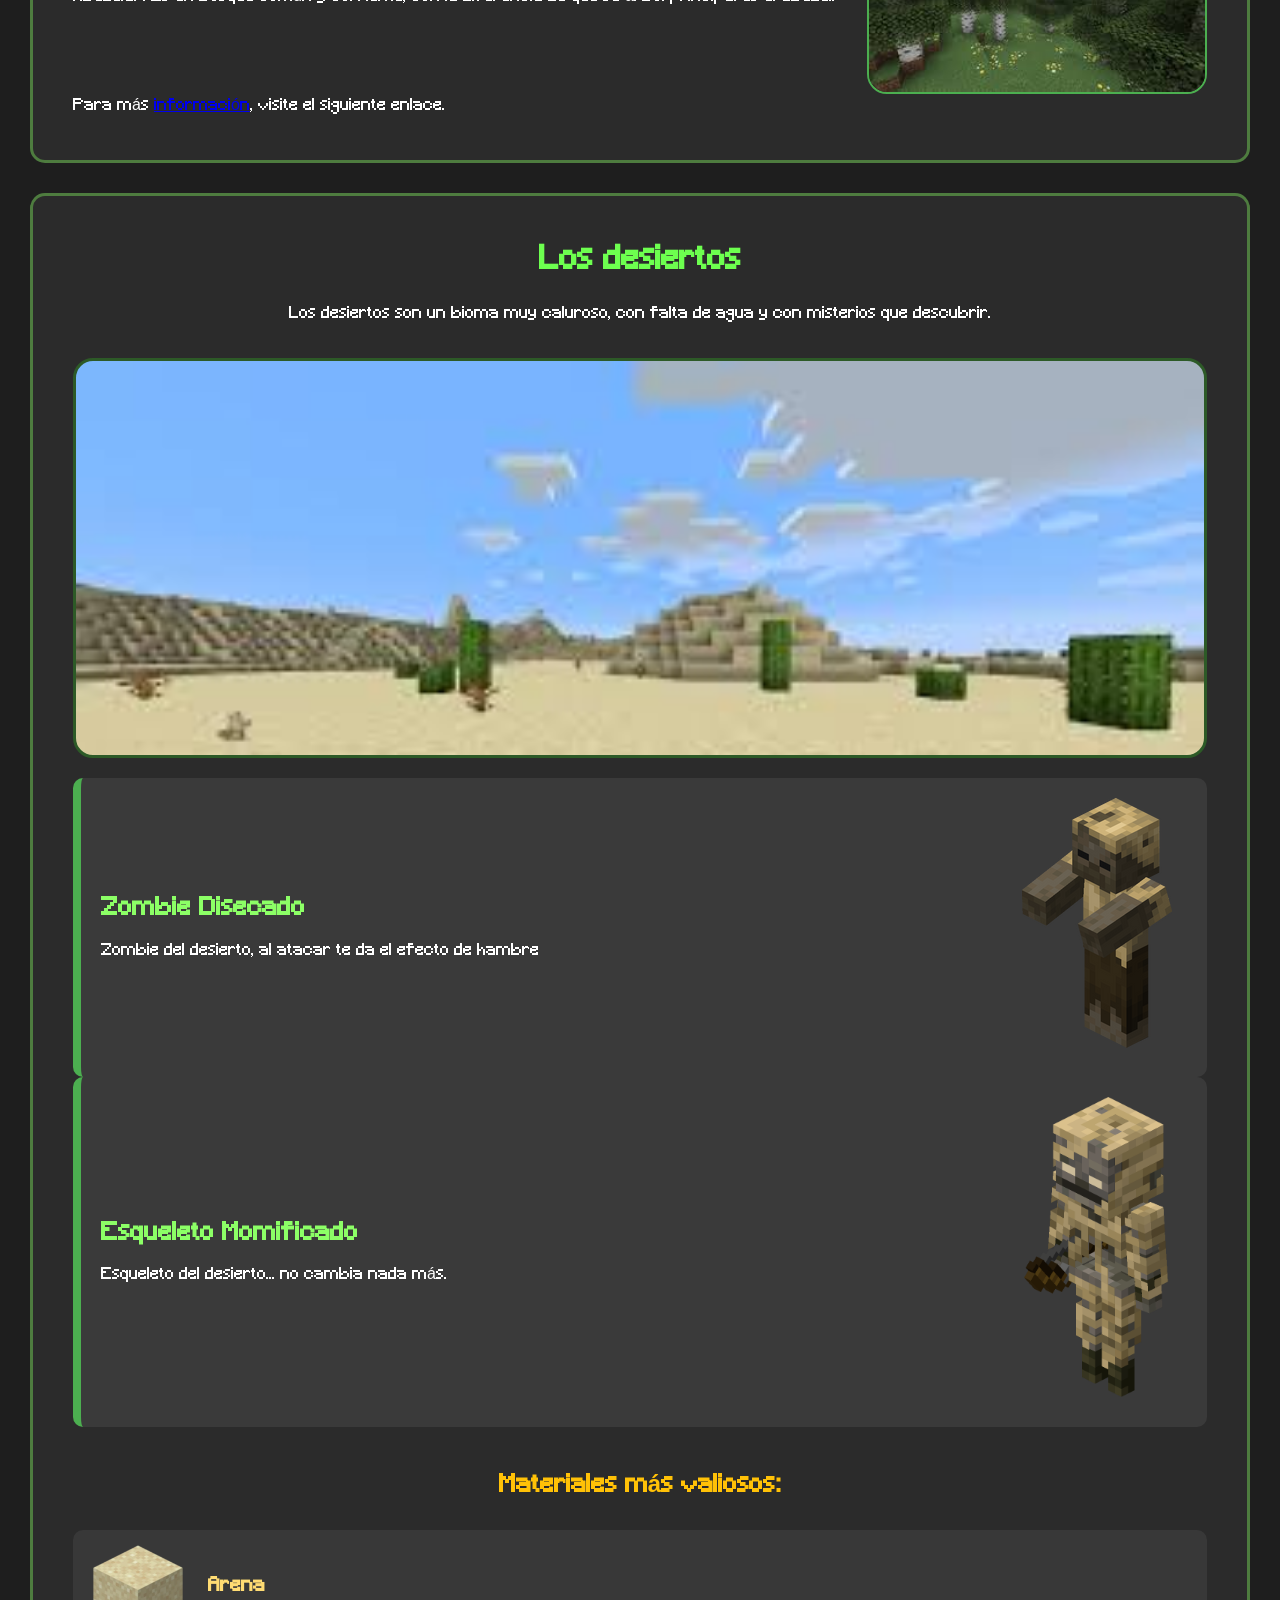
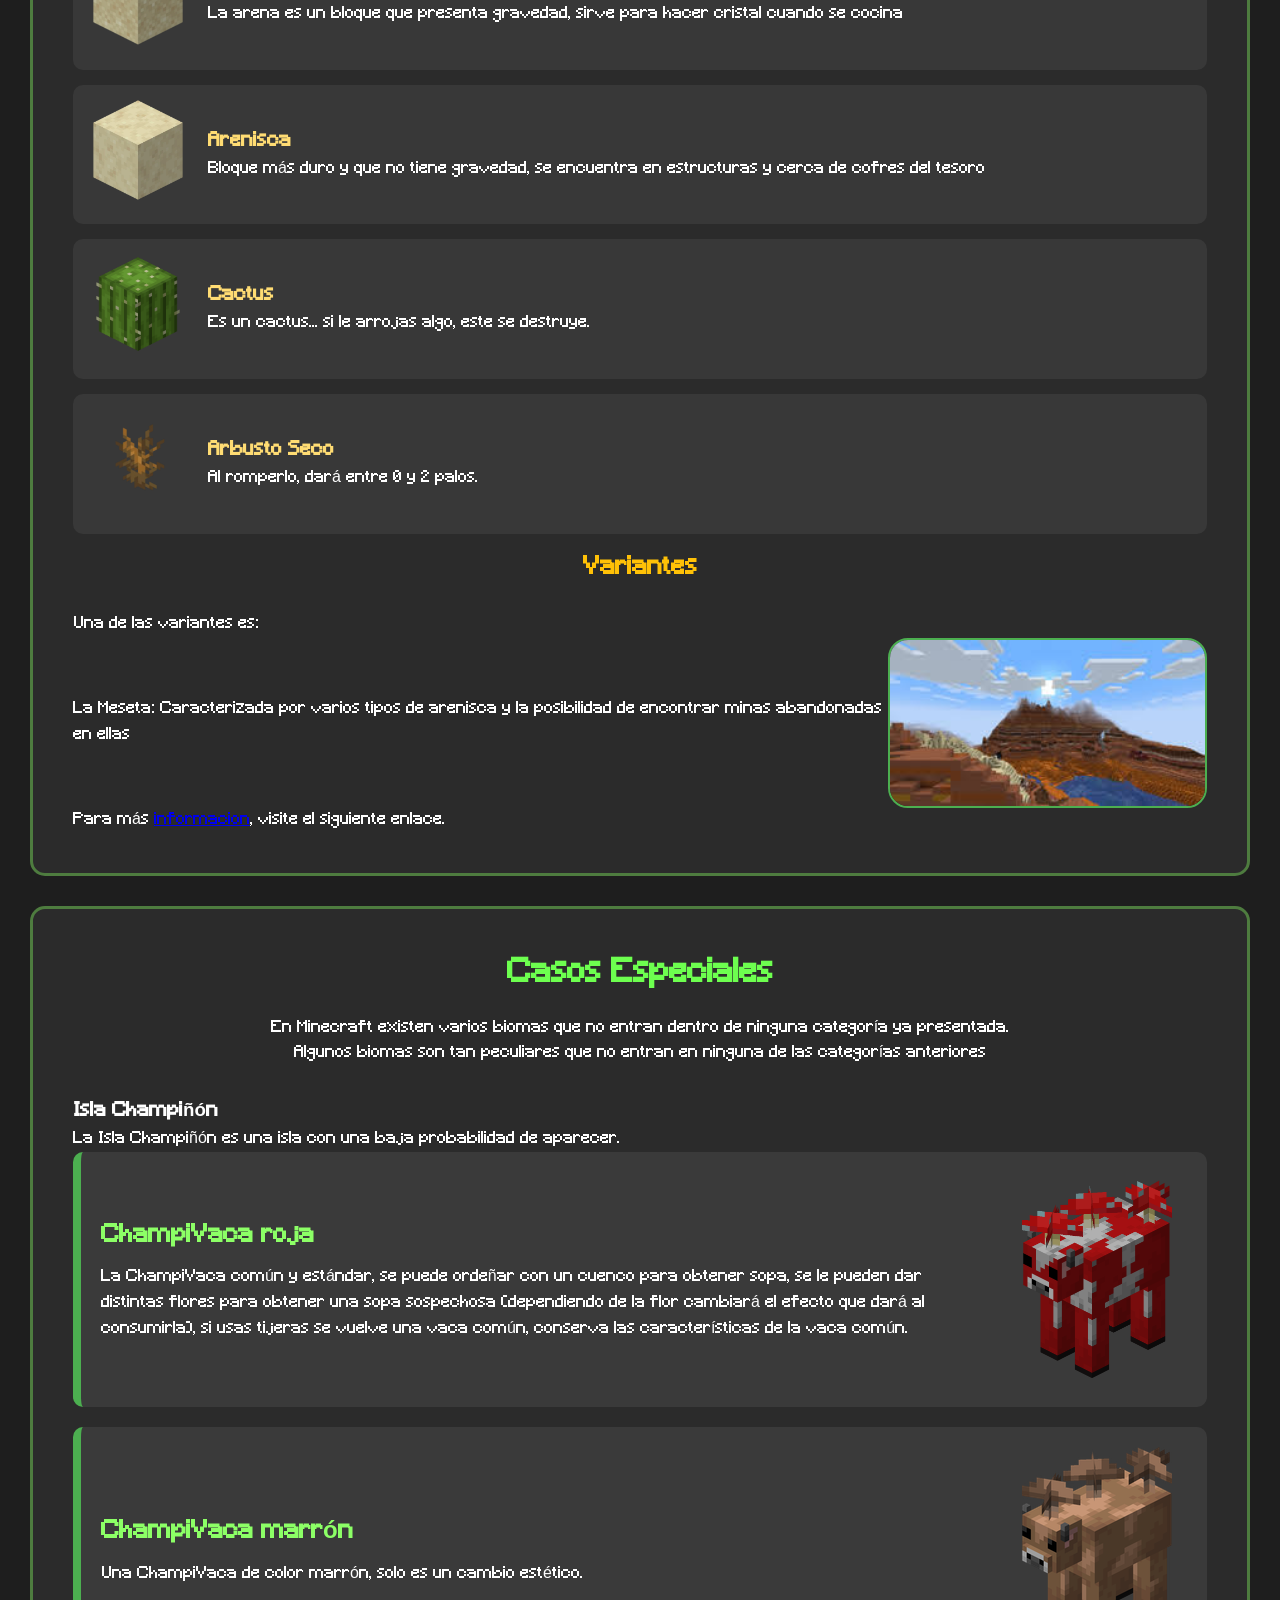
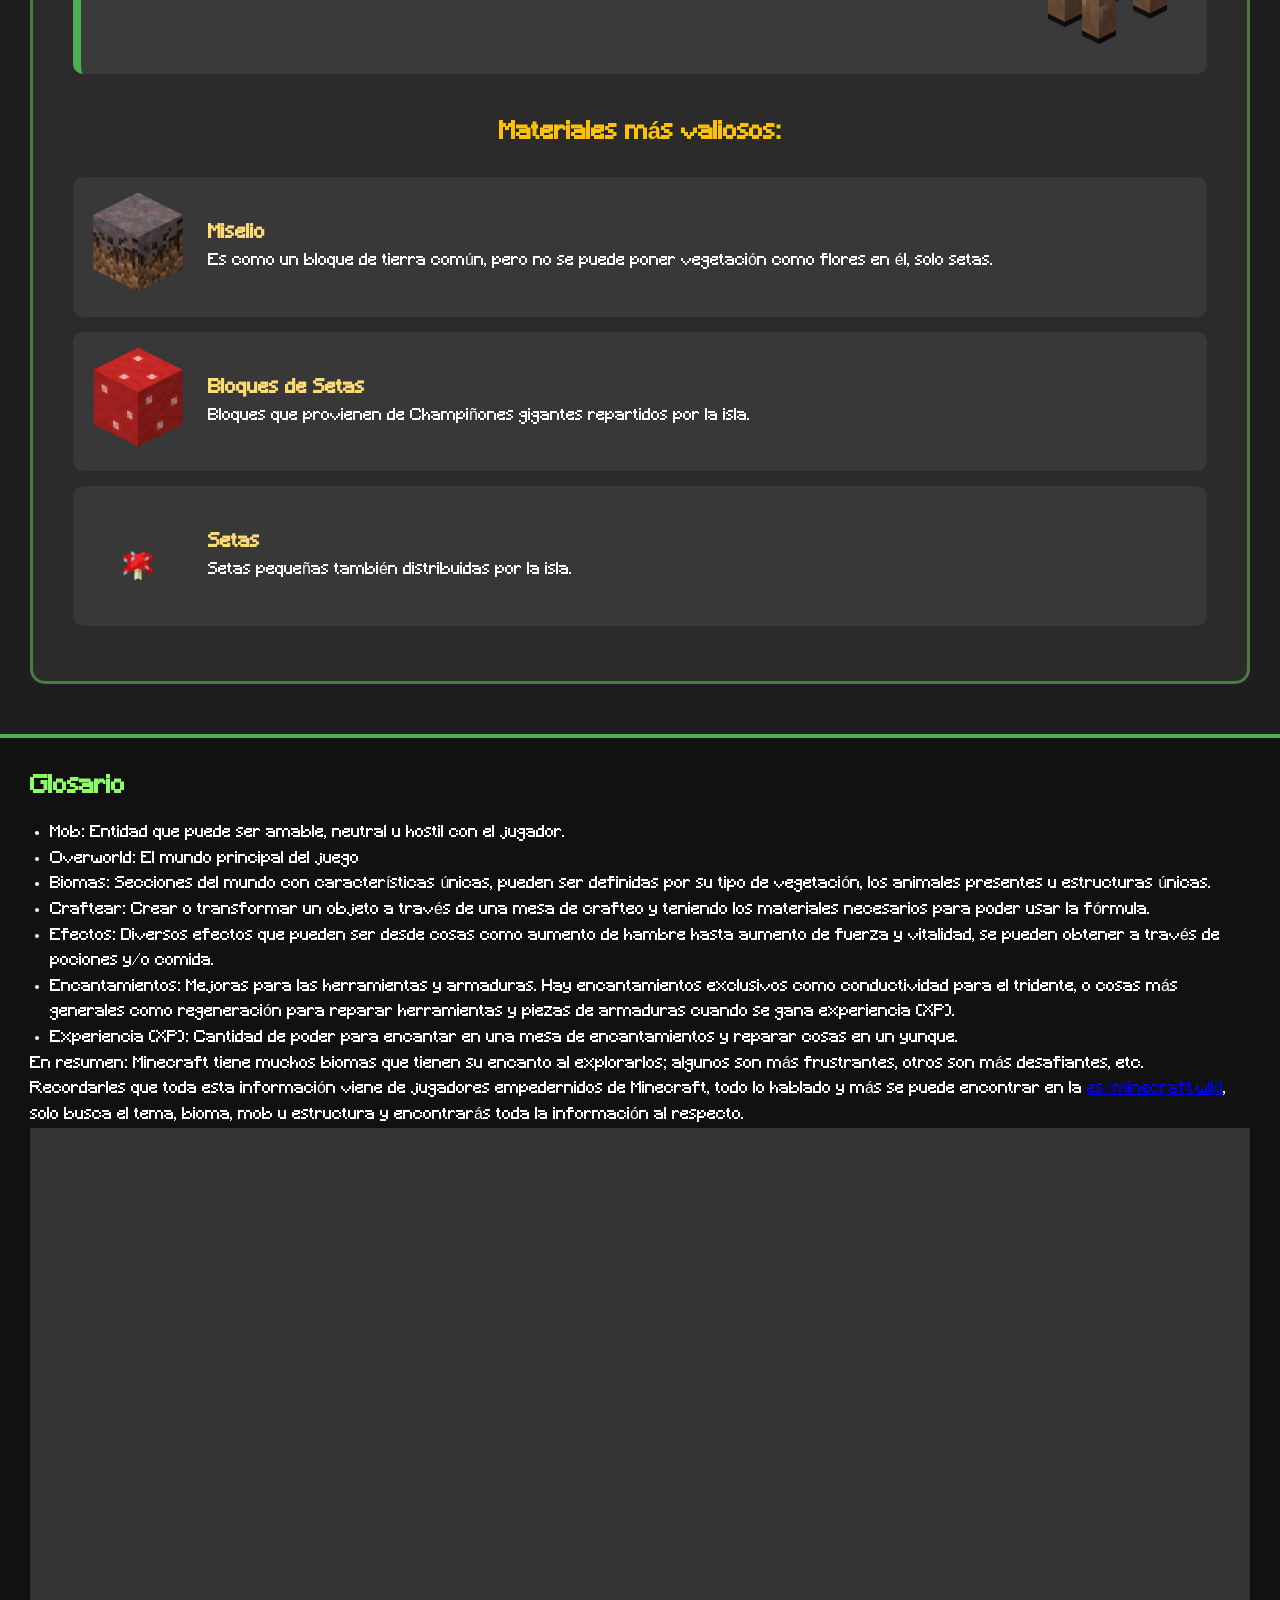
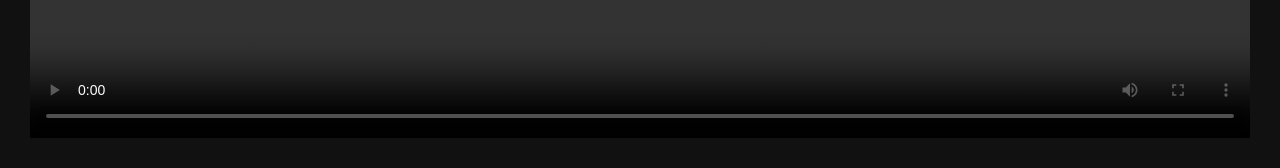
==== commit 73986738: "ok" ====
--- a/index.html
+++ b/index.html
@@ -14,14 +14,14 @@
         <nav class="navbar">
             <div class="logodiv">
                 <a href="https://skmedix.pl/">
-                    <img class="logo" alt="logo" src="/static/images/logo.svg">
+                    <img class="logo" alt="logo" src="static/images/logo.svg">
                 </a>
             </div>
             <div class="nav-links">
-                <a class="select O" href="/index.html">El Overworld</a>
-                <a class="nig C" href="/pages/caves.html">Cuevas</a>
-                <a class="nig N" href="/pages/nether.html">El Nether</a>
-                <a class="nig E" href="/pages/end.html">El End</a>
+                <a class="select O" href="index.html">El Overworld</a>
+                <a class="nig C" href="pages/caves.html">Cuevas</a>
+                <a class="nig N" href="pages/nether.html">El Nether</a>
+                <a class="nig E" href="pages/end.html">El End</a>
             </div>
         </nav>
     </header>
@@ -60,7 +60,7 @@
                                 juego.</p> <!--Utiliza ese formato-->
                         </div>
                         <div class="img-mob-over">
-                            <img class="mob" src="/static/images/oveja.webp"
+                            <img class="mob" src="static/images/oveja.webp"
                                 alt="oveja"><!--descripciones como la de arriba-->
                         </div>
                     </div>
@@ -70,7 +70,7 @@
                             <p>La vaca es una de las criaturas pasivas más importantes y comunes de Minecraft.</p>
                         </div>
                         <div class="img-mob-over">
-                            <img class="mob" src="/static/images/Vaca.png" alt="Vaca">
+                            <img class="mob" src="static/images/Vaca.png" alt="Vaca">
                         </div>
                     </div>
                     <div class="mob-over">
@@ -81,7 +81,7 @@
                             </p>
                         </div>
                         <div class="img-mob-over">
-                            <img class="mobC" src="/static/images/cerdo.webp" alt="Cerdo">
+                            <img class="mobC" src="static/images/cerdo.webp" alt="Cerdo">
                         </div>
                     </div>
                     <div class="mob-over">
@@ -105,7 +105,7 @@
                             </p>
                         </div>
                         <div class="img-mob-over">
-                            <img src="/static/images/bee.gif" alt="abeja">
+                            <img src="static/images/bee.gif" alt="abeja">
                         </div>
                     </div>
                     <div class="mob-over">
@@ -117,7 +117,7 @@
                             </p>
                         </div>
                         <div class="img-mob-over">
-                            <img src="/static/images/pollo.png" alt="pollo">
+                            <img src="static/images/pollo.png" alt="pollo">
                         </div>
                     </div>
                     <div class="mob-over">
@@ -129,7 +129,7 @@
                             </p>
                         </div>
                         <div class="img-mob-over">
-                            <img src="/static/images/horse.webp" alt="caballo">
+                            <img src="static/images/horse.webp" alt="caballo">
                         </div>
                     </div>
                 </div>
@@ -137,7 +137,7 @@
                     <h2>Materiales más valiosos:</h2>
                     <div class="Material">
                         <div class="img-mats-over">
-                            <img src="/static/images/tronco.png" alt="tronco">
+                            <img src="static/images/tronco.png" alt="tronco">
                         </div>
                         <div class="texto-mats-over">
                             <h3>Madera</h3>
@@ -146,7 +146,7 @@
                     </div>
                     <div class="Material">
                         <div class="img-mats-over">
-                            <img src="/static/images/palo.webp" alt="palo">
+                            <img src="static/images/palo.webp" alt="palo">
                         </div>
                         <div class="texto-mats-over">
                             <h3>Palos</h3>
@@ -157,7 +157,7 @@
                     </div>
                     <div class="Material">
                         <div class="img-mats-over">
-                            <img src="/static/images/seeds.webp" alt="seeds">
+                            <img src="static/images/seeds.webp" alt="seeds">
                         </div>
                         <div class="texto-mats-over">
                             <h3>Semillas</h3>
@@ -167,7 +167,7 @@
                     </div>
                     <div class="Material">
                         <div class="img-mats-over">
-                            <img src="/static/images/dirt.webp" alt="tierra">
+                            <img src="static/images/dirt.webp" alt="tierra">
                         </div>
                         <div class="texto-mats-over">
                             <h3>Tierra</h3>
@@ -178,7 +178,7 @@
                     </div>
                     <div class="Material">
                         <div class="img-mats-over">
-                            <img src="/static/images/apple.png" alt="manzana">
+                            <img src="static/images/apple.png" alt="manzana">
                         </div>
                         <div class="texto-mats-over">
                             <h3>Manzana</h3>
@@ -195,15 +195,15 @@
                     <ul>
                         <li>
                             La Sabana: es un bioma cálido, no es fácil encontrar agua.
-                            <img class="variante" src="/static/images/sabana.jfif" alt="sabana">
+                            <img class="variante" src="static/images/sabana.jfif" alt="sabana">
                         </li>
                         <li>
                             La Llanura nevada: es un bioma helado, el agua está por debajo de una capa de hielo.
-                            <img class="variante" src="/static/images/llanura-nevada.jfif" alt="snow-plains">
+                            <img class="variante" src="static/images/llanura-nevada.jfif" alt="snow-plains">
                         </li>
                         <li>
                             Llanura de Girasoles: es como una llanura normal con muchos girasoles.
-                            <img class="variante" src="/static/images/sun-plains.png" alt="sun-plains">
+                            <img class="variante" src="static/images/sun-plains.png" alt="sun-plains">
                         </li>
                     </ul>
                     <p>Para más <a href="https://es.minecraft.wiki/w/Llanura" target="_blank">información</a>,
@@ -230,7 +230,7 @@
                             </p>
                         </div>
                         <div class="img-mob-over">
-                            <img src="/static/images/Wolf.webp" alt="Lobo">
+                            <img src="static/images/Wolf.webp" alt="Lobo">
                         </div>
                     </div>
                     <div class="mob-over">
@@ -241,7 +241,7 @@
                                 alimentarlos con bayas dulces para ganarte su confianza.</p>
                         </div>
                         <div class="img-mob-over">
-                            <img src="/static/images/Fox.webp" alt="fox">
+                            <img src="static/images/Fox.webp" alt="fox">
                         </div>
                     </div>
                     <div class="mob-over">
@@ -251,7 +251,7 @@
                                 boscosos y en las taigas.</p>
                         </div>
                         <div class="img-mob-over">
-                            <img src="/static/images/conejo.webp" alt="Conejo">
+                            <img src="static/images/conejo.webp" alt="Conejo">
                         </div>
                     </div>
                 </div>
@@ -259,7 +259,7 @@
                     <h2>Materiales más valiosos:</h2>
                     <div class="Material">
                         <div class="img-mats-over">
-                            <img src="/static/images/bayas-dulces.png" alt="bayas-dulces">
+                            <img src="static/images/bayas-dulces.png" alt="bayas-dulces">
                         </div>
                         <div class="texto-mats-over">
                             <h3>Bayas dulces</h3>
@@ -269,7 +269,7 @@
                     </div>
                     <div class="Material">
                         <div class="img-mats-over">
-                            <img src="/static/images/maderas.jpg" alt="maderas">
+                            <img src="static/images/maderas.jpg" alt="maderas">
                         </div>
                         <div class="texto-mats-over">
                             <h3>Maderas</h3>
@@ -280,7 +280,7 @@
                     </div>
                     <div class="Material">
                         <div class="img-mats-over">
-                            <img src="/static/images/hojas.PNG" alt="hojas">
+                            <img src="static/images/hojas.PNG" alt="hojas">
                         </div>
                         <div class="texto-mats-over">
                             <h3>Hojas</h3>
@@ -289,7 +289,7 @@
                     </div>
                     <div class="Material">
                         <div class="img-mats-over">
-                            <img src="/static/images/champi.png" alt="materiales">
+                            <img src="static/images/champi.png" alt="materiales">
                         </div>
                         <div class="texto-mats-over">
                             <h3>Setas</h3>
@@ -306,12 +306,12 @@
                             El Bosque oscuro: Este bosque tiene la particularidad de que
                             su árbol principal es el roble oscuro, son árboles grandes de 4 bloques de ancho
                             y tapan al sol, haciendo que las criaturas hostiles sean más comunes.
-                            <img class="variante" src="/static/images/bosque-oscuro.jfif" alt="Bosque-oscuro">
+                            <img class="variante" src="static/images/bosque-oscuro.jfif" alt="Bosque-oscuro">
                         </li>
                         <li>
                             Abedular: Es un bosque común y corriente, con la diferencia
                             de que su árbol principal es el abedul.
-                            <img class="variante" src="/static/images/abedular.jfif" alt="Abedular">
+                            <img class="variante" src="static/images/abedular.jfif" alt="Abedular">
                         </li>
                     </ul>
                     <p>Para más <a href="https://es.minecraft.wiki/w/Bosques" target="_blank">información</a>,
@@ -334,7 +334,7 @@
                             <p>Zombie del desierto, al atacar te da el efecto de hambre</p>
                         </div>
                         <div class="img-mob-over">
-                            <img src="/static/images/zombei.png" alt="zombie-desierto">
+                            <img src="static/images/zombei.png" alt="zombie-desierto">
                         </div>
                     </div>
                 </div>
@@ -345,7 +345,7 @@
                             <p>Esqueleto del desierto... no cambia nada más.</p>
                         </div>
                         <div class="img-mob-over">
-                            <img src="/static/images/momifiado.png" alt="esquelto-desierto">
+                            <img src="static/images/momifiado.png" alt="esquelto-desierto">
                         </div>
                     </div>
                 </div>
@@ -353,7 +353,7 @@
                     <h2>Materiales más valiosos:</h2>
                     <div class="Material">
                         <div class="img-mats-over">
-                            <img src="/static/images/Arena.webp" alt="materiales">
+                            <img src="static/images/Arena.webp" alt="materiales">
                         </div>
                         <div class="texto-mats-over">
                             <h3>Arena</h3>
@@ -364,7 +364,7 @@
                     </div>
                     <div class="Material">
                         <div class="img-mats-over">
-                            <img src="/static/images/arenisca.webp" alt="materiales">
+                            <img src="static/images/arenisca.webp" alt="materiales">
                         </div>
                         <div class="texto-mats-over">
                             <h3>Arenisca</h3>
@@ -374,7 +374,7 @@
                     </div>
                     <div class="Material">
                         <div class="img-mats-over">
-                            <img src="/static/images/Cactus.png" alt="materiales">
+                            <img src="static/images/Cactus.png" alt="materiales">
                         </div>
                         <div class="texto-mats-over">
                             <h3>Cactus</h3>
@@ -383,7 +383,7 @@
                     </div>
                     <div class="Material">
                         <div class="img-mats-over">
-                            <img src="/static/images/Arbusto_muerto.webp" alt="materiales">
+                            <img src="static/images/Arbusto_muerto.webp" alt="materiales">
                         </div>
                         <div class="texto-mats-over">
                             <h3>Arbusto Seco</h3>
@@ -397,7 +397,7 @@
                             <li>
                                 La Meseta: Caracterizada por varios tipos de arenisca y la posibilidad de encontrar
                                 minas abandonadas en ellas
-                                <img class="variante" src="/static/images/mezera.jfif" alt="meseta">
+                                <img class="variante" src="static/images/mezera.jfif" alt="meseta">
                             </li>
                         </ul>
                         <p>Para más <a href="https://es.minecraft.wiki/w/Desierto" target="_blank">informacion</a>,
@@ -426,7 +426,7 @@
                                 tijeras se vuelve una vaca común, conserva las características de la vaca común.</p>
                         </div>
                         <div class="img-mob-over">
-                            <img src="/static/images/champicow.webp" alt="Champi-Vaca-roja">
+                            <img src="static/images/champicow.webp" alt="Champi-Vaca-roja">
                         </div>
                     </div>
                     <div class="mob-over">
@@ -435,7 +435,7 @@
                             <p>Una ChampiVaca de color marrón, solo es un cambio estético.</p>
                         </div>
                         <div class="img-mob-over">
-                            <img src="/static/images/champinigger.png" alt="Champi-Vaca-marron">
+                            <img src="static/images/champinigger.png" alt="Champi-Vaca-marron">
                         </div>
                     </div>
                 </div>
@@ -443,7 +443,7 @@
                     <h2>Materiales más valiosos:</h2>
                     <div class="Material">
                         <div class="img-mats-over">
-                            <img src="/static/images/Mycelium_JE3_BE3.png" alt="materiales">
+                            <img src="static/images/Mycelium_JE3_BE3.png" alt="materiales">
                         </div>
                         <div class="texto-mats-over">
                             <h3>Miselio</h3>
@@ -453,7 +453,7 @@
                     </div>
                     <div class="Material">
                         <div class="img-mats-over">
-                            <img src="/static/images/Red_Mushroom_Block_29_JE2_BE2.webp" alt="materiales">
+                            <img src="static/images/Red_Mushroom_Block_29_JE2_BE2.webp" alt="materiales">
                         </div>
                         <div class="texto-mats-over">
                             <h3>Bloques de Setas</h3>
@@ -462,7 +462,7 @@
                     </div>
                     <div class="Material">
                         <div class="img-mats-over">
-                            <img src="/static/images/champi.png" alt="materiales">
+                            <img src="static/images/champi.png" alt="materiales">
                         </div>
                         <div class="texto-mats-over">
                             <h3>Setas</h3>
@@ -512,12 +512,12 @@
             puede encontrar en la <a href="https://es.minecraft.wiki/" target="_blank"
                 class="link-wiki">es/minecraft.wiki</a>, solo busca el tema, bioma, mob u estructura y encontrarás toda
             la información al respecto.</p>
-        <video controls id="Video"> <source src="/static/video/YTDown_YouTube_Minecraft-en-1-minuto_Media_kSv6qlPtvR0_001_720p.mp4" type="video/mp4"></video>
+        <video controls id="Video"> <source src="static/video/YTDown_YouTube_Minecraft-en-1-minuto_Media_kSv6qlPtvR0_001_720p.mp4" type="video/mp4"></video>
     </footer>
     <div id="transicion"></div>
-    <script src="/static/js/script.js"></script>
-    <audio id="portalSound" src="/static/audio/portal.mp3"></audio>
-    <audio id="endMusic" src="/static/audio/end-theme.mp3"></audio>
+    <script src="static/js/script.js"></script>
+    <audio id="portalSound" src="static/audio/portal.mp3"></audio>
+    <audio id="endMusic" src="static/audio/end-theme.mp3"></audio>
 </body>
 
 </html>
